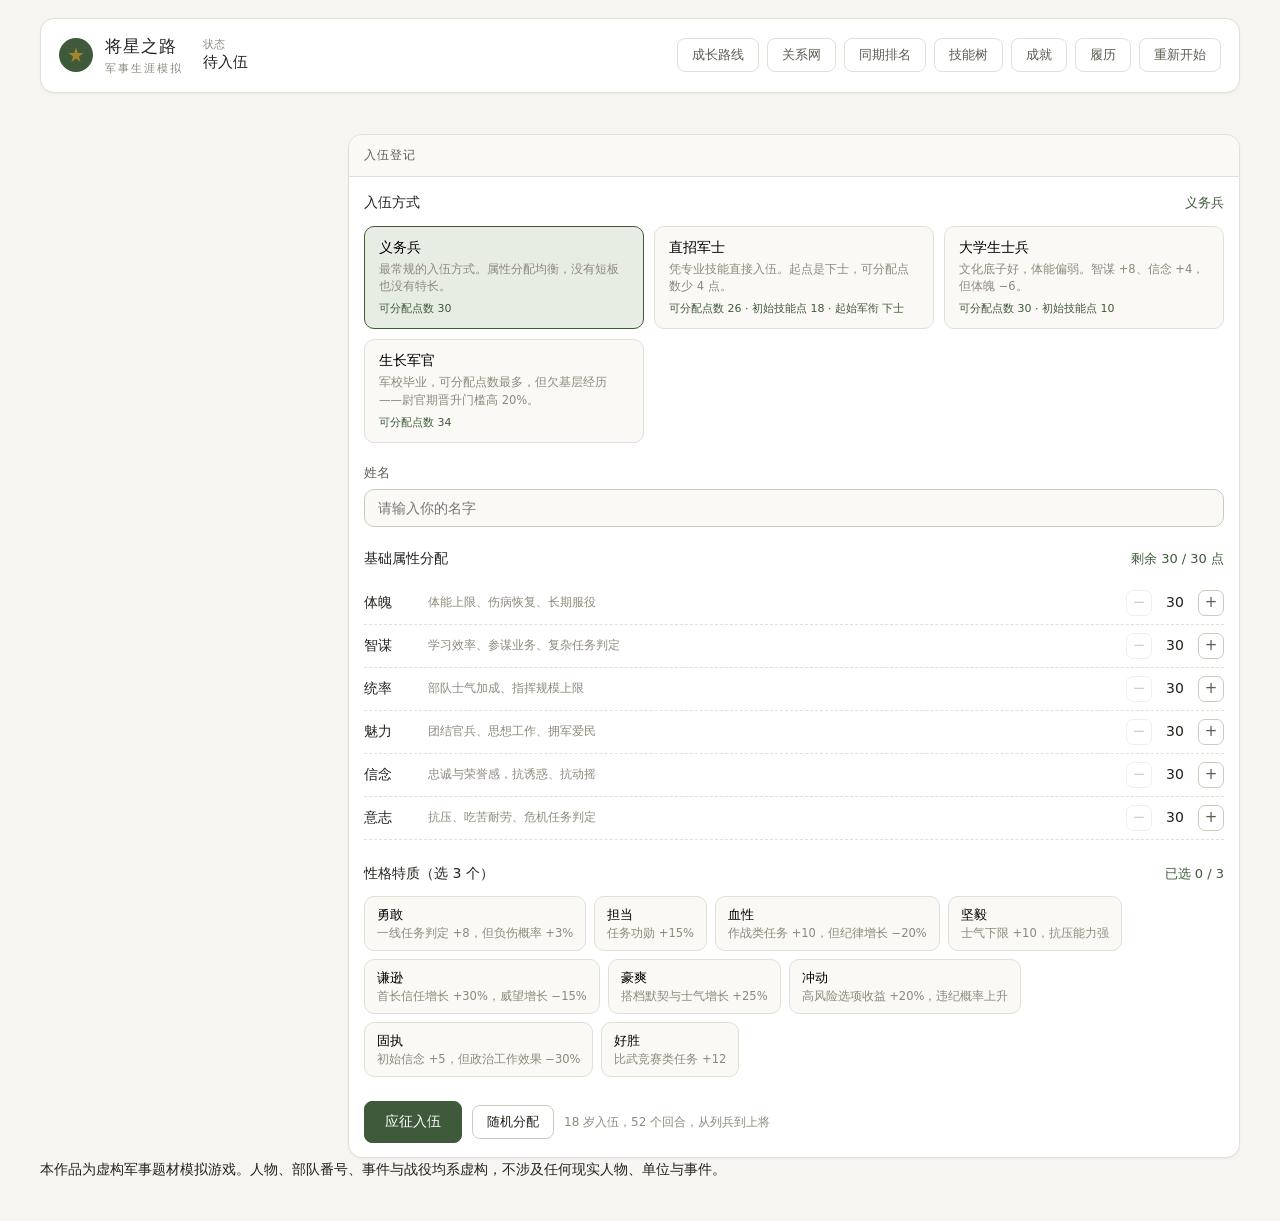
==== 将星之路-单文件版.html @ bb6e4765 "将星之路：军事生涯模拟游戏首个版本 - 六维属性 / 派生指标 / 动态状态养成 - 军衔晋升、技能树（4 分支 × 5 技能，E→S）、性格特质 - 抉择事件、同期排名、成就与二周目家训继承 - 单" ====
<!DOCTYPE html>
<html lang="zh-CN">
<head>
<meta charset="UTF-8" />
<meta name="viewport" content="width=device-width, initial-scale=1" />
<title>将星之路 · 军事生涯模拟</title>
<style>
/* 《将星之路》样式表 —— 浅色主题 */

:root {
  --bg: #f6f5f1;
  --bg-alt: #efeee8;
  --surface: #ffffff;
  --surface-2: #faf9f6;
  --border: #e2dfd5;
  --border-strong: #cdc9bc;
  --text: #23221e;
  --text-2: #5f5c53;
  --text-3: #8d897c;
  --olive: #3f5a3a;
  --olive-2: #55744d;
  --olive-soft: #e8ede4;
  --gold: #a8842f;
  --gold-soft: #f5edd8;
  --red: #a63a2e;
  --red-soft: #f8e8e5;
  --blue: #35618f;
  --blue-soft: #e6eef7;
  --radius: 10px;
  --radius-lg: 14px;
  --shadow: 0 1px 2px rgba(35, 34, 30, 0.05);
}

* { box-sizing: border-box; margin: 0; padding: 0; }

html, body {
  height: 100%;
  background: var(--bg);
  color: var(--text);
  font-family: "Noto Sans SC", "PingFang SC", "Microsoft YaHei", "Hiragino Sans GB", system-ui, sans-serif;
  font-size: 14px;
  line-height: 1.6;
  -webkit-font-smoothing: antialiased;
}

button { font-family: inherit; cursor: pointer; }
h1, h2, h3, h4 { font-weight: 500; }

#app {
  max-width: 1240px;
  margin: 0 auto;
  padding: 18px 20px 40px;
}

/* ---------- 顶栏 ---------- */
.topbar {
  display: flex;
  align-items: center;
  gap: 20px;
  padding: 14px 18px;
  background: var(--surface);
  border: 1px solid var(--border);
  border-radius: var(--radius-lg);
  box-shadow: var(--shadow);
}

.brand { display: flex; align-items: center; gap: 12px; flex-shrink: 0; }
.brand-mark {
  width: 34px; height: 34px; border-radius: 50%;
  background: var(--olive);
  position: relative;
  flex-shrink: 0;
}
.brand-mark::after {
  content: "";
  position: absolute; inset: 9px;
  background: var(--gold);
  clip-path: polygon(50% 0%, 61% 35%, 98% 35%, 68% 57%, 79% 91%, 50% 70%, 21% 91%, 32% 57%, 2% 35%, 39% 35%);
}
.brand-text h1 { font-size: 17px; letter-spacing: 1px; }
.brand-text p { font-size: 11px; color: var(--text-3); letter-spacing: 2px; }

.career { display: flex; align-items: center; gap: 18px; flex: 1; flex-wrap: wrap; }
.career-item { display: flex; flex-direction: column; line-height: 1.3; }
.career-item .k { font-size: 11px; color: var(--text-3); }
.career-item .v { font-size: 15px; font-weight: 500; }
.career-item .v.rank { color: var(--olive); }

.topbar-actions { display: flex; gap: 8px; flex-shrink: 0; }

.btn {
  border: 1px solid var(--border-strong);
  background: var(--surface);
  color: var(--text);
  border-radius: 8px;
  padding: 7px 14px;
  font-size: 13px;
  transition: all 0.15s;
}
.btn:hover { background: var(--bg-alt); }
.btn.ghost { border-color: var(--border); color: var(--text-2); }
.btn.primary {
  background: var(--olive); border-color: var(--olive); color: #fff;
}
.btn.primary:hover { background: var(--olive-2); }
.btn.danger { background: var(--red); border-color: var(--red); color: #fff; }
.btn.danger:hover { opacity: 0.88; }
.btn:disabled { opacity: 0.4; cursor: not-allowed; }
.btn.block { width: 100%; }
.btn.lg { padding: 11px 20px; font-size: 14px; }

/* ---------- 功勋条 ---------- */
.merit-wrap { margin-top: 12px; }
.merit-track {
  height: 8px; background: var(--bg-alt);
  border-radius: 99px; overflow: hidden;
  border: 1px solid var(--border);
}
.merit-fill {
  height: 100%; width: 0%;
  background: linear-gradient(90deg, var(--olive), var(--gold));
  transition: width 0.4s ease;
}
.merit-label {
  display: flex; justify-content: space-between;
  font-size: 11.5px; color: var(--text-3); margin-top: 5px;
}

/* ---------- 布局 ---------- */
.layout {
  display: grid;
  grid-template-columns: 292px 1fr;
  gap: 16px;
  margin-top: 16px;
  align-items: start;
}

.sidebar { display: flex; flex-direction: column; gap: 14px; }

.card {
  background: var(--surface);
  border: 1px solid var(--border);
  border-radius: var(--radius-lg);
  box-shadow: var(--shadow);
  overflow: hidden;
}
.card-head {
  padding: 11px 15px;
  border-bottom: 1px solid var(--border);
  font-size: 12px; letter-spacing: 1px;
  color: var(--text-2);
  display: flex; justify-content: space-between; align-items: center;
  background: var(--surface-2);
}
.card-body { padding: 14px 15px; }

/* ---------- 属性 ---------- */
.stat-row { margin-bottom: 11px; }
.stat-row:last-child { margin-bottom: 0; }
.stat-top {
  display: flex; justify-content: space-between;
  font-size: 12.5px; margin-bottom: 4px;
}
.stat-top .name { color: var(--text-2); }
.stat-top .val { font-weight: 500; font-variant-numeric: tabular-nums; }
.stat-track {
  height: 6px; background: var(--bg-alt);
  border-radius: 99px; overflow: hidden;
}
.stat-fill { height: 100%; border-radius: 99px; transition: width 0.35s; }
.stat-fill.attr { background: var(--olive); }
.stat-fill.derived { background: var(--blue); }
.stat-fill.disc { background: var(--gold); }
.stat-fill.morale { background: #c98a2e; }
.stat-fill.health { background: #4b8a5c; }
.stat-fill.prestige { background: #8a6bb0; }
.stat-fill.trust { background: #3f7f9a; }
.stat-fill.family { background: #b06b7a; }
.stat-fill.bond { background: #6b8fb0; }
.stat-hint { font-size: 11px; color: var(--text-3); margin-top: 3px; }
.stat-delta { font-size: 11px; color: var(--olive); margin-left: 6px; }

.trait-list { display: flex; flex-wrap: wrap; gap: 6px; }
.trait-chip {
  font-size: 12px; padding: 3px 9px;
  background: var(--gold-soft); color: #7a5f1c;
  border-radius: 99px; border: 1px solid #e6d9b4;
  cursor: help;
}

/* ---------- 主区域 ---------- */
.main { display: flex; flex-direction: column; gap: 14px; min-width: 0; }

.turn-head {
  display: flex; justify-content: space-between; align-items: center;
  gap: 14px; flex-wrap: wrap;
}
.turn-title { font-size: 15px; }
.turn-title .stage { color: var(--olive); font-weight: 500; }
.turn-sub { font-size: 12px; color: var(--text-3); margin-top: 2px; }

.ap-box { display: flex; align-items: center; gap: 10px; }
.ap-pips { display: flex; gap: 4px; }
.ap-pip {
  width: 12px; height: 12px; border-radius: 3px;
  background: var(--bg-alt); border: 1px solid var(--border-strong);
}
.ap-pip.on { background: var(--olive); border-color: var(--olive); }
.ap-num { font-size: 13px; color: var(--text-2); font-variant-numeric: tabular-nums; }

.action-groups { display: flex; flex-direction: column; gap: 14px; }
.action-group-title {
  font-size: 11.5px; color: var(--text-3); letter-spacing: 1px;
  margin-bottom: 8px;
}
.action-grid {
  display: grid;
  grid-template-columns: repeat(auto-fill, minmax(168px, 1fr));
  gap: 9px;
}
.action {
  text-align: left;
  border: 1px solid var(--border);
  background: var(--surface-2);
  border-radius: var(--radius);
  padding: 10px 12px;
  transition: all 0.14s;
  position: relative;
}
.action:hover:not(:disabled) {
  border-color: var(--olive-2);
  background: var(--olive-soft);
  transform: translateY(-1px);
}
.action:disabled { opacity: 0.38; cursor: not-allowed; }
.action .a-top {
  display: flex; justify-content: space-between; align-items: baseline;
  gap: 8px; margin-bottom: 3px;
}
.action .a-name { font-size: 13.5px; font-weight: 500; }
.action .a-ap { font-size: 11px; color: var(--olive); flex-shrink: 0; }
.action .a-desc { font-size: 11.5px; color: var(--text-3); line-height: 1.45; }
.action .a-count {
  position: absolute; top: 6px; right: 8px;
  font-size: 10px; color: #fff; background: var(--olive);
  border-radius: 99px; padding: 0 6px; line-height: 15px;
}

.log-list { max-height: 260px; overflow-y: auto; }
.log-item {
  font-size: 12.5px; color: var(--text-2);
  padding: 6px 0; border-bottom: 1px dashed var(--border);
  display: flex; gap: 8px;
}
.log-item:last-child { border-bottom: none; }
.log-item .ly { color: var(--text-3); flex-shrink: 0; font-variant-numeric: tabular-nums; }
.log-item.good { color: var(--olive); }
.log-item.bad { color: var(--red); }
.log-item.gold { color: var(--gold); }

/* ---------- 弹窗 ---------- */
.overlay {
  position: fixed; inset: 0;
  background: rgba(35, 34, 30, 0.42);
  display: flex; align-items: center; justify-content: center;
  padding: 24px; z-index: 100;
  animation: fade 0.18s ease;
}
@keyframes fade { from { opacity: 0; } to { opacity: 1; } }
.modal {
  background: var(--surface);
  border-radius: var(--radius-lg);
  width: 100%; max-width: 620px;
  max-height: 88vh; overflow-y: auto;
  box-shadow: 0 12px 40px rgba(35, 34, 30, 0.18);
  animation: rise 0.2s ease;
}
@keyframes rise { from { transform: translateY(10px); opacity: 0; } to { transform: none; opacity: 1; } }
.modal.wide { max-width: 860px; }
.modal-head {
  padding: 18px 22px 14px;
  border-bottom: 1px solid var(--border);
}
.modal-head .kicker {
  font-size: 11px; letter-spacing: 2px; color: var(--text-3);
  margin-bottom: 5px;
}
.modal-head h2 { font-size: 18px; }
.modal-body { padding: 20px 22px; }
.modal-foot {
  padding: 14px 22px 20px;
  display: flex; gap: 10px; justify-content: flex-end;
  border-top: 1px solid var(--border);
}

.opt {
  display: block; width: 100%; text-align: left;
  border: 1px solid var(--border);
  background: var(--surface-2);
  border-radius: var(--radius);
  padding: 13px 15px; margin-bottom: 10px;
  transition: all 0.14s;
}
.opt:hover { border-color: var(--olive-2); background: var(--olive-soft); }
.opt .o-label { font-size: 14px; font-weight: 500; margin-bottom: 4px; }
.opt .o-hint { font-size: 12px; color: var(--text-2); }
.opt .o-hint .up { color: var(--olive); }
.opt .o-hint .down { color: var(--red); }
.opt.risky { border-left: 3px solid var(--red); }

/* ---------- 结算 ---------- */
.grade-badge {
  display: inline-flex; align-items: center; justify-content: center;
  width: 58px; height: 58px; border-radius: 50%;
  font-size: 26px; font-weight: 500; flex-shrink: 0;
}
.grade-S { background: var(--gold-soft); color: var(--gold); border: 2px solid var(--gold); }
.grade-A { background: var(--olive-soft); color: var(--olive); border: 2px solid var(--olive-2); }
.grade-B { background: var(--blue-soft); color: var(--blue); border: 2px solid #7ea3c8; }
.grade-C { background: var(--bg-alt); color: var(--text-2); border: 2px solid var(--border-strong); }
.grade-D { background: var(--red-soft); color: var(--red); border: 2px solid #d09b93; }

.result-head { display: flex; align-items: center; gap: 16px; margin-bottom: 16px; }
.result-head .r-text h3 { font-size: 16px; margin-bottom: 3px; }
.result-head .r-text p { font-size: 12.5px; color: var(--text-3); }

.reward-list { display: flex; flex-wrap: wrap; gap: 8px; margin-top: 14px; }
.reward {
  font-size: 12.5px; padding: 5px 11px; border-radius: 99px;
  background: var(--olive-soft); color: var(--olive);
  border: 1px solid #cfdcc6;
}
.reward.bad { background: var(--red-soft); color: var(--red); border-color: #e8c9c3; }
.reward.gold { background: var(--gold-soft); color: #7a5f1c; border-color: #e6d9b4; }

.narrative {
  font-size: 13.5px; color: var(--text-2); line-height: 1.75;
  padding: 14px 16px; background: var(--surface-2);
  border-left: 3px solid var(--border-strong);
  border-radius: 0 var(--radius) var(--radius) 0;
  margin-bottom: 16px;
}

/* ---------- 技能树 ---------- */
.branch { margin-bottom: 20px; }
.branch:last-child { margin-bottom: 0; }
.branch-head {
  display: flex; justify-content: space-between; align-items: baseline;
  margin-bottom: 9px;
}
.branch-head h3 { font-size: 14px; }
.branch-head span { font-size: 11.5px; color: var(--text-3); }
.skill-list { display: flex; flex-direction: column; gap: 6px; }
.skill-row {
  display: flex; align-items: center; gap: 12px;
  padding: 9px 12px; border: 1px solid var(--border);
  border-radius: var(--radius); background: var(--surface-2);
}
.skill-row .s-name { flex: 1; font-size: 13px; }
.skill-lv {
  display: flex; gap: 3px; flex-shrink: 0;
}
.skill-lv i {
  width: 16px; height: 16px; border-radius: 4px;
  background: var(--bg-alt); border: 1px solid var(--border-strong);
  font-style: normal; font-size: 10px; line-height: 14px; text-align: center;
  color: var(--text-3);
}
.skill-lv i.on { background: var(--olive); border-color: var(--olive); color: #fff; }
.skill-row .s-cost { font-size: 12px; color: var(--text-3); width: 62px; text-align: right; flex-shrink: 0; }
.skill-row .s-btn { flex-shrink: 0; }
.skill-row .s-btn button {
  border: 1px solid var(--border-strong); background: var(--surface);
  border-radius: 7px; padding: 4px 12px; font-size: 12px;
}
.skill-row .s-btn button:hover:not(:disabled) { background: var(--olive-soft); border-color: var(--olive-2); }
.skill-row .s-btn button:disabled { opacity: 0.35; cursor: not-allowed; }

/* ---------- 履历 ---------- */
.timeline { position: relative; padding-left: 22px; }
.timeline::before {
  content: ""; position: absolute; left: 5px; top: 6px; bottom: 6px;
  width: 1px; background: var(--border-strong);
}
.tl-item { position: relative; padding-bottom: 14px; }
.tl-item:last-child { padding-bottom: 0; }
.tl-item::before {
  content: ""; position: absolute; left: -21px; top: 6px;
  width: 9px; height: 9px; border-radius: 50%;
  background: var(--surface); border: 2px solid var(--border-strong);
}
.tl-item.rank::before { border-color: var(--olive); background: var(--olive); }
.tl-item.gold::before { border-color: var(--gold); background: var(--gold); }
.tl-item.bad::before { border-color: var(--red); background: var(--red); }
.tl-year { font-size: 11px; color: var(--text-3); }
.tl-text { font-size: 13px; }

/* ---------- 角色创建 ---------- */
.setup-name { margin-bottom: 20px; }
.setup-name label { display: block; font-size: 12.5px; color: var(--text-2); margin-bottom: 6px; }
.setup-name input {
  width: 100%; padding: 10px 13px; font-size: 14px;
  border: 1px solid var(--border-strong); border-radius: var(--radius);
  background: var(--surface-2); color: var(--text); font-family: inherit;
}
.setup-name input:focus { outline: none; border-color: var(--olive-2); background: #fff; }

.alloc-head {
  display: flex; justify-content: space-between; align-items: baseline;
  margin-bottom: 12px;
}
.alloc-head h3 { font-size: 14px; }
.alloc-head .pts { font-size: 13px; color: var(--olive); font-weight: 500; }
.alloc-row {
  display: flex; align-items: center; gap: 12px;
  padding: 8px 0; border-bottom: 1px dashed var(--border);
}
.alloc-row:last-of-type { border-bottom: none; }
.alloc-row .an { width: 52px; font-size: 13.5px; flex-shrink: 0; }
.alloc-row .ad { flex: 1; font-size: 11.5px; color: var(--text-3); }
.alloc-ctrl { display: flex; align-items: center; gap: 8px; flex-shrink: 0; }
.alloc-ctrl button {
  width: 26px; height: 26px; border-radius: 7px;
  border: 1px solid var(--border-strong); background: var(--surface);
  font-size: 15px; line-height: 1; color: var(--text-2);
}
.alloc-ctrl button:hover:not(:disabled) { background: var(--olive-soft); border-color: var(--olive-2); }
.alloc-ctrl button:disabled { opacity: 0.3; cursor: not-allowed; }
.alloc-ctrl .av { width: 30px; text-align: center; font-weight: 500; font-variant-numeric: tabular-nums; }

.trait-pick { display: flex; flex-wrap: wrap; gap: 8px; }
.trait-opt {
  border: 1px solid var(--border); background: var(--surface-2);
  border-radius: var(--radius); padding: 9px 12px; text-align: left;
  transition: all 0.14s; max-width: 100%;
}
.trait-opt:hover { border-color: var(--olive-2); }
.trait-opt.on { border-color: var(--olive); background: var(--olive-soft); }
.trait-opt .t-name { font-size: 13px; font-weight: 500; margin-bottom: 2px; }
.trait-opt .t-desc { font-size: 11.5px; color: var(--text-3); }

/* ---------- 结局 ---------- */
.ending-hero {
  text-align: center; padding: 30px 20px 24px;
  background: var(--surface-2);
  border-bottom: 1px solid var(--border);
}
.ending-hero .e-kicker { font-size: 11px; letter-spacing: 3px; color: var(--text-3); margin-bottom: 12px; }
.ending-hero h2 { font-size: 26px; margin-bottom: 8px; letter-spacing: 2px; }
.ending-hero .e-rank { font-size: 13px; color: var(--text-2); }
.ending-hero .e-star {
  width: 52px; height: 52px; margin: 0 auto 16px;
  background: var(--gold);
  clip-path: polygon(50% 0%, 61% 35%, 98% 35%, 68% 57%, 79% 91%, 50% 70%, 21% 91%, 32% 57%, 2% 35%, 39% 35%);
}
.ending-hero.tier-warn .e-star { background: var(--red); }
.ending-hero.tier-plain .e-star { background: var(--border-strong); }

.summary-grid {
  display: grid; grid-template-columns: repeat(auto-fit, minmax(120px, 1fr));
  gap: 10px; margin-bottom: 18px;
}
.summary-cell {
  background: var(--surface-2); border: 1px solid var(--border);
  border-radius: var(--radius); padding: 11px 13px;
}
.summary-cell .sc-k { font-size: 11px; color: var(--text-3); margin-bottom: 3px; }
.summary-cell .sc-v { font-size: 16px; font-weight: 500; }

/* ---------- 空状态 ---------- */
.empty {
  text-align: center; padding: 40px 20px; color: var(--text-3);
  font-size: 13px;
}

/* ================= 新增：肩章 / 位次 / 机会卡 / 任务推演 ================= */

.career-item .v.good { color: var(--olive); }
.career-item .v.bad { color: var(--red); }
.insignia { margin-left: auto; flex-shrink: 0; }

/* 机会卡 */
.action.opp {
  border-color: #d9c68a;
  background: linear-gradient(180deg, #fdf8ea, #faf3e0);
}
.action.opp:hover:not(:disabled) { border-color: var(--gold); background: #faf1d9; }
.action.opp .a-name { color: #7a5f1c; }

/* 提示行 */
.hint-line { font-size: 11.5px; color: var(--text-3); margin-top: 10px; line-height: 1.6; }

/* 任务推演：部署 */
.deploy-bar {
  display: flex; align-items: baseline; gap: 6px;
  padding: 10px 14px; margin-bottom: 14px;
  background: var(--olive-soft); border-radius: var(--radius);
  font-size: 13px; color: var(--olive);
}
.deploy-bar .deploy-left { font-size: 22px; font-weight: 500; }
.deploy-bar .deploy-total { color: var(--text-3); font-size: 12px; }

.fronts { display: flex; flex-direction: column; gap: 14px; }
.front {
  border: 1px solid var(--border); border-radius: var(--radius);
  padding: 12px 14px; background: var(--surface-2);
}
.front-top { display: flex; justify-content: space-between; align-items: center; gap: 12px; }
.front-name { font-size: 13.5px; font-weight: 500; }
.front-hint { font-size: 11.5px; color: var(--text-3); margin-top: 2px; }
.front-track {
  height: 8px; background: var(--bg-alt); border-radius: 99px;
  overflow: hidden; margin-top: 10px; border: 1px solid var(--border);
}
.front-fill {
  height: 100%; background: #b9a05c; border-radius: 99px;
  transition: width 0.25s ease;
}
.front-fill.full { background: var(--olive); }

.preview {
  display: grid; grid-template-columns: repeat(3, 1fr);
  gap: 10px; margin-top: 16px;
}
.preview-item {
  background: var(--surface-2); border: 1px solid var(--border);
  border-radius: var(--radius); padding: 10px 12px;
  display: flex; flex-direction: column; gap: 3px;
}
.preview-item .pk { font-size: 11px; color: var(--text-3); }
.preview-item .pv { font-size: 17px; font-weight: 500; }
.preview-item .pv.grade-S { color: var(--gold); }
.preview-item .pv.grade-A { color: var(--olive); }
.preview-item .pv.grade-B { color: var(--blue); }
.preview-item .pv.grade-C { color: var(--text-2); }
.preview-item .pv.grade-D { color: var(--red); }

.need-tag {
  font-size: 11px; padding: 1px 7px; border-radius: 99px;
  background: var(--olive-soft); color: var(--olive);
}
.need-tag.no { background: var(--red-soft); color: var(--red); }

/* 任务结算 */
.fronts-mini { display: flex; flex-direction: column; gap: 7px; margin-bottom: 16px; }
.front-mini { display: flex; align-items: center; gap: 10px; }
.front-mini .fm-name { font-size: 12px; color: var(--text-2); width: 84px; flex-shrink: 0; }
.front-mini .front-track { flex: 1; margin-top: 0; }
.front-mini .fm-val { font-size: 12px; color: var(--text-3); width: 38px; text-align: right; flex-shrink: 0; }

.dec-block {
  background: var(--surface-2); border: 1px solid var(--border);
  border-radius: var(--radius); padding: 12px 14px; margin-bottom: 16px;
}
.dec-title { font-size: 11.5px; color: var(--text-3); letter-spacing: 1px; margin-bottom: 8px; }
.dec-item { padding: 6px 0; border-bottom: 1px dashed var(--border); }
.dec-item:last-child { border-bottom: none; }
.dec-q { font-size: 12px; color: var(--text-3); }
.dec-a { font-size: 13px; color: var(--olive); margin-top: 2px; }

/* 晋升仪式 */
.promo-art { display: flex; justify-content: center; margin-bottom: 18px; }
.e-insignia { display: flex; justify-content: center; margin-top: 16px; }

/* 同期排名 */
.rank-list { display: flex; flex-direction: column; gap: 5px; }
.rank-row {
  display: grid; grid-template-columns: 34px 1fr 72px 82px 74px;
  align-items: center; gap: 8px;
  padding: 9px 12px; border: 1px solid var(--border);
  border-radius: var(--radius); background: var(--surface-2);
  font-size: 13px;
}
.rank-row.me { border-color: var(--olive); background: var(--olive-soft); }
.rank-row .rk-pos { font-weight: 500; color: var(--text-3); text-align: center; }
.rank-row.me .rk-pos { color: var(--olive); }
.rank-row .rk-tag { font-size: 11px; color: var(--text-3); }
.rank-row .rk-rank { font-size: 12px; color: var(--olive); }
.rank-row .rk-merit { text-align: right; font-variant-numeric: tabular-nums; color: var(--text-2); }

/* 动效 */
@keyframes pop {
  0% { transform: scale(0.4); opacity: 0; }
  60% { transform: scale(1.12); opacity: 1; }
  100% { transform: scale(1); opacity: 1; }
}
.pop { animation: pop 0.42s cubic-bezier(0.34, 1.56, 0.64, 1); }

@keyframes glow {
  0%, 100% { box-shadow: 0 0 0 0 rgba(168, 132, 47, 0.5); }
  50% { box-shadow: 0 0 0 10px rgba(168, 132, 47, 0); }
}
.ending-hero .e-star { animation: glow 1.8s ease-in-out infinite; }

@media (prefers-reduced-motion: reduce) {
  .pop, .ending-hero .e-star { animation: none; }
}

/* ================= 成长路线 ================= */
.route-list { display: flex; flex-direction: column; gap: 12px; }

.route-card {
  display: block; width: 100%; text-align: left;
  border: 1px solid var(--border);
  border-left: 4px solid var(--olive);
  border-radius: var(--radius);
  background: var(--surface-2);
  padding: 14px 16px;
  transition: all 0.15s;
}
.route-card:hover { background: #fff; transform: translateX(3px); box-shadow: var(--shadow); }
.rc-head { display: flex; justify-content: space-between; align-items: baseline; gap: 12px; flex-wrap: wrap; }
.rc-name { font-size: 15px; font-weight: 500; }
.rc-tag { font-size: 11.5px; color: var(--text-3); }
.rc-desc { font-size: 12.5px; color: var(--text-2); margin: 5px 0 9px; }
.rc-line { font-size: 12px; color: var(--text-2); line-height: 1.7; }
.rc-line b { color: var(--text); font-weight: 500; margin-right: 8px; }
.rc-motto { font-size: 12px; color: var(--gold); margin-top: 8px; }

.route-meta { display: flex; flex-direction: column; gap: 7px; margin-top: 14px; }
.rm-row { display: flex; gap: 12px; font-size: 12.5px; }
.rm-row b { color: var(--text-2); font-weight: 500; width: 68px; flex-shrink: 0; }
.rm-row span { color: var(--text); }

.route-gates { display: flex; flex-direction: column; gap: 6px; }
.route-gate {
  display: flex; align-items: center; gap: 14px;
  padding: 8px 13px; border: 1px solid var(--border);
  border-radius: var(--radius); background: var(--surface-2); font-size: 12.5px;
}
.route-gate .rg-rank { width: 44px; color: var(--olive); font-weight: 500; flex-shrink: 0; }
.route-gate .rg-need { color: var(--text-2); }

.route-switch-list { display: flex; flex-direction: column; gap: 8px; }
.route-switch {
  display: flex; justify-content: space-between; align-items: center; gap: 12px;
  padding: 11px 14px; border: 1px solid var(--border);
  border-radius: var(--radius); background: var(--surface-2); text-align: left;
  transition: all 0.14s;
}
.route-switch:hover:not(:disabled) { border-color: var(--olive-2); background: var(--olive-soft); }
.route-switch:disabled { opacity: 0.4; cursor: not-allowed; }
.route-switch .rs-name { font-size: 13px; font-weight: 500; }
.route-switch .rs-cost { font-size: 11.5px; color: var(--text-3); }

.branch.route-branch { border-left: 3px solid var(--olive); padding-left: 12px; }
.route-badge {
  font-size: 10.5px; padding: 1px 7px; border-radius: 99px;
  background: var(--olive-soft); color: var(--olive); font-weight: 400;
  margin-left: 6px; vertical-align: middle;
}

/* ================= 入伍方式 / 家训 / 成就 / S 级指令 ================= */
.enlist-pick { display: grid; grid-template-columns: repeat(auto-fit, minmax(210px, 1fr)); gap: 10px; }
.enlist-card {
  text-align: left; border: 1px solid var(--border);
  border-radius: var(--radius); background: var(--surface-2);
  padding: 12px 14px; transition: all 0.14s;
}
.enlist-card:hover { border-color: var(--olive-2); background: #fff; }
.enlist-card.on { border-color: var(--olive); background: var(--olive-soft); }
.ec-name { font-size: 13.5px; font-weight: 500; margin-bottom: 4px; }
.ec-desc { font-size: 11.5px; color: var(--text-3); line-height: 1.5; margin-bottom: 6px; }
.ec-meta { font-size: 11px; color: var(--olive); }

.motto-pick { display: grid; grid-template-columns: repeat(auto-fit, minmax(200px, 1fr)); gap: 9px; }
.motto-opt {
  text-align: left; border: 1px solid #e6d9b4;
  border-radius: var(--radius); background: var(--gold-soft);
  padding: 11px 13px; transition: all 0.14s;
}
.motto-opt:hover { border-color: var(--gold); }
.motto-opt.on { border-color: var(--gold); background: #f3e8cb; box-shadow: inset 0 0 0 1px var(--gold); }
.mo-name { font-size: 13px; font-weight: 500; color: #7a5f1c; margin-bottom: 3px; }
.mo-desc { font-size: 11.5px; color: var(--text-2); line-height: 1.5; }

.mini-tag {
  font-size: 10.5px; padding: 1px 7px; border-radius: 99px;
  background: var(--gold-soft); color: #7a5f1c; font-weight: 400;
  margin-left: 5px; vertical-align: middle;
}

.achv-list { display: flex; flex-direction: column; gap: 4px; }
.achv-row {
  display: grid; grid-template-columns: 26px 92px 1fr;
  align-items: baseline; gap: 8px;
  padding: 7px 12px; border: 1px solid var(--border);
  border-radius: var(--radius); background: var(--surface-2);
  font-size: 12.5px; opacity: 0.55;
}
.achv-row.on { opacity: 1; border-color: #e6d9b4; background: var(--gold-soft); }
.achv-row .ar-mark { color: var(--border-strong); font-size: 14px; text-align: center; }
.achv-row.on .ar-mark { color: var(--gold); }
.achv-row .ar-name { font-weight: 500; }
.achv-row .ar-desc { color: var(--text-3); font-size: 11.5px; }

.s-unlock {
  font-size: 10px; padding: 1px 6px; border-radius: 99px;
  background: var(--bg-alt); color: var(--text-3); font-weight: 400;
  margin-left: 5px; vertical-align: middle;
}
.s-unlock.on { background: var(--olive); color: #fff; }
.s-unlock-note {
  font-size: 11px; color: var(--olive); margin-top: 7px;
  padding: 7px 10px; background: var(--olive-soft); border-radius: 6px; line-height: 1.6;
}

/* ================= 具名 NPC 关系网 ================= */
.npc-groups { display: flex; flex-direction: column; gap: 16px; }
.npc-group { border: 1px solid var(--border); border-radius: var(--radius); overflow: hidden; }
.npc-group-head {
  padding: 8px 12px; background: var(--surface-2); border-bottom: 1px solid var(--border);
  display: flex; justify-content: space-between; gap: 10px; font-size: 12px;
}
.npc-group-head span:first-child { font-weight: 500; color: var(--olive); }
.npc-group-head span:last-child { color: var(--text-3); }
.npc-row {
  display: flex; align-items: center; gap: 12px;
  padding: 10px 12px; border-bottom: 1px dashed var(--border); background: #fff;
}
.npc-row:last-child { border-bottom: none; }
.npc-avatar {
  width: 34px; height: 34px; border-radius: 50%;
  display: flex; align-items: center; justify-content: center;
  background: var(--olive-soft); color: var(--olive); font-size: 15px; font-weight: 500; flex-shrink: 0;
}
.npc-main { flex: 1; min-width: 0; }
.npc-name { font-size: 13px; font-weight: 500; }
.npc-name span { font-size: 10.5px; color: var(--text-3); font-weight: 400; margin-left: 6px; }
.npc-rel { font-size: 11px; color: var(--text-3); margin-top: 2px; }
.npc-track { height: 4px; border-radius: 99px; overflow: hidden; background: var(--bg-alt); margin-top: 4px; }
.npc-track div { height: 100%; background: var(--olive); border-radius: 99px; }
.npc-growth { width: 76px; text-align: right; flex-shrink: 0; }
.npc-growth span { display: block; font-size: 10px; color: var(--text-3); }
.npc-growth b { font-size: 13px; font-weight: 500; color: var(--text-2); }
.npc-growth em { display: block; font-size: 10px; color: var(--gold); font-style: normal; }

/* ---------- 响应式 ---------- */
@media (max-width: 900px) {
  .layout { grid-template-columns: 1fr; }
  .sidebar { order: 2; }
  .main { order: 1; }
  .career { gap: 14px; }
  #app { padding: 12px 12px 30px; }
  .topbar { flex-wrap: wrap; }
}

</style>
</head>
<body>
<div id="app">
  <header class="topbar">
    <div class="brand">
      <span class="brand-mark"></span>
      <div class="brand-text">
        <h1>将星之路</h1>
        <p>军事生涯模拟</p>
      </div>
    </div>
    <div class="career" id="career"></div>
    <div class="topbar-actions">
      <button class="btn ghost" id="btnRoute">成长路线</button>
      <button class="btn ghost" id="btnNetwork">关系网</button>
      <button class="btn ghost" id="btnRank">同期排名</button>
      <button class="btn ghost" id="btnSkills">技能树</button>
      <button class="btn ghost" id="btnAchv">成就</button>
      <button class="btn ghost" id="btnHistory">履历</button>
      <button class="btn ghost" id="btnRestart">重新开始</button>
    </div>
  </header>

  <div class="merit-wrap" id="meritWrap">
    <div class="merit-track"><div class="merit-fill" id="meritFill"></div></div>
    <div class="merit-label" id="meritLabel"></div>
  </div>

  <main class="layout">
    <aside class="sidebar" id="sidebar"></aside>
    <section class="main" id="main"></section>
  </main>

  <footer class="disclaimer">
    本作品为虚构军事题材模拟游戏。人物、部队番号、事件与战役均系虚构，不涉及任何现实人物、单位与事件。
  </footer>
</div>

<div id="modalRoot"></div>

<script>
/* ============================================================
   《将星之路》游戏数据层
   军衔 / 阶段 / 属性 / 行动 / 技能 / 特质 / 事件 / 任务 / 结局
   ============================================================ */

/* ---------- 六维基础属性 ---------- */
const ATTRS = [
  { key: 'tibo',     name: '体魄', desc: '体能上限、伤病恢复、长期服役' },
  { key: 'zhimou',   name: '智谋', desc: '学习效率、参谋业务、复杂任务判定' },
  { key: 'tongshuai',name: '统率', desc: '部队士气加成、指挥规模上限' },
  { key: 'meili',    name: '魅力', desc: '团结官兵、思想工作、拥军爱民' },
  { key: 'xinnian',  name: '信念', desc: '忠诚与荣誉感，抗诱惑、抗动摇' },
  { key: 'yizhi',    name: '意志', desc: '抗压、吃苦耐劳、危机任务判定' }
];

const ATTR_BASE = 30;          // 每维初始值
const ATTR_ALLOC = 30;         // 可自由分配点数
const ATTR_ALLOC_MAX = 10;     // 单项最多可加
const ATTR_CAP = 110;          // 硬上限
const ATTR_SOFT_CAP = 100;     // 常规上限

/* ---------- 派生指标 ---------- */
const DERIVED = [
  { key: 'military',    name: '军事素养', desc: '战术理解、演训成绩加成' },
  { key: 'political',   name: '政治素养', desc: '政治教育、谈心谈话成效' },
  { key: 'professional',name: '专业能力', desc: '装备、通信、后勤等岗位技能' }
];

/* ---------- 动态状态 ---------- */
const STATES = [
  { key: 'morale',   name: '士气',   desc: '随任务成败与带兵成效波动', max: 100, init: 70 },
  { key: 'health',   name: '健康',   desc: '随年龄与伤病下降，影响行动力', max: 100, init: 90 },
  { key: 'prestige', name: '威望',   desc: '部属与同僚对你的评价', max: 100, init: 10 },
  { key: 'trust',    name: '首长信任', desc: '影响任务分配与推荐力度', max: 100, init: 20 },
  { key: 'bond',     name: '搭档默契', desc: '军政双主官的协同程度', max: 100, init: 20 },
  { key: 'family',   name: '家庭',   desc: '长期后盾，影响抗压与士气', max: 100, init: 40 }
];

/* ---------- 军衔阶梯（功勋门槛呈加速曲线） ---------- */
const RANKS = [
  { name: '列兵',       need: 0,     stage: 'recruit' },
  { name: '上等兵',     need: 150,   stage: 'recruit' },
  { name: '下士',       need: 300,   stage: 'nco' },
  { name: '中士',       need: 550,   stage: 'nco' },
  { name: '上士',       need: 850,   stage: 'nco' },
  { name: '四级军士长', need: 1200,  stage: 'nco' },
  { name: '三级军士长', need: 1600,  stage: 'nco' },
  { name: '二级军士长', need: 2100,  stage: 'nco' },
  { name: '一级军士长', need: 2700,  stage: 'nco' },
  { name: '少尉',       need: 3400,  stage: 'officer' },
  { name: '中尉',       need: 4600,  stage: 'officer' },
  { name: '上尉',       need: 6200,  stage: 'officer' },
  { name: '少校',       need: 8200,  stage: 'field' },
  { name: '中校',       need: 11000, stage: 'field' },
  { name: '上校',       need: 14500, stage: 'field' },
  { name: '大校',       need: 19000, stage: 'field' },
  { name: '少将',       need: 25000, stage: 'general' },
  { name: '中将',       need: 34000, stage: 'general' },
  { name: '上将',       need: 100000, stage: 'marshal' },
  { name: '大元帅',     need: 100000, stage: 'marshal' }
];

/* 高阶军衔的复合条件：功勋之外，还须威望、纪律与传承同时达标
   （对应"越级晋升须重大立功"，让最高军衔成为真正的成就而非数值累加） */
const RANK_GATES = {
  16: { prestige: 48, disc: 62 },                       // 少将
  17: { prestige: 62, disc: 70 },                       // 中将
  18: { prestige: 66, disc: 76, heir: 2 },              // 上将
  19: { prestige: 62, disc: 85, heir: 3, deeds: 2 }     // 大元帅
};

/* ---------- 三条成长路线 ----------
   第 11 年（进入尉官期）必须做出抉择，此后主干锁定。
   每条路线有自己的专属行动、技能折扣、任务加成与晋升指标要求。 */
const ROUTE_STAGE = 'officer';      // 在此阶段开始选择路线
const ROUTE_SWITCH_COST = { merit: 3000, prestige: 12 };

const ROUTES = {
  command: {
    key:'command', name:'军事指挥线', short:'指挥',
    desc:'带兵打仗、演训组织、战役指挥',
    motto:'枪杆子握在手里，就得能打仗、打胜仗。',
    branch:'command',
    stat:'military', statName:'军事素养',
    extraKey:'tongshuai', extraName:'统率',
    gateNeeds:[72, 86, 96], extraNeeds:[68, 80, 90],
    color:'#8a4a2a'
  },
  political: {
    key:'political', name:'政治工作线', short:'政工',
    desc:'思想教育、谈心谈话、双主官协作',
    motto:'把人的工作做通了，部队才有魂。',
    branch:'political',
    stat:'political', statName:'政治素养',
    extraKey:'meili', extraName:'魅力',
    gateNeeds:[72, 86, 96], extraNeeds:[68, 80, 90],
    color:'#8a2a4a'
  },
  staff: {
    key:'staff', name:'参谋后装线', short:'参谋',
    desc:'战局推演、保障规划、装备建设',
    motto:'算得清、保得上，仗才打得久。',
    branch:'support',
    stat:'professional', statName:'专业能力',
    extraKey:'discipline', extraName:'作风纪律',
    gateNeeds:[78, 90, 100], extraNeeds:[64, 72, 76],
    color:'#2a4a8a'
  }
};

/* 路线专属行动：本路线的强化版行动，只有选定该路线后才能使用。
   三条线的功勋收益刻意拉平（差别体现在属性方向与附带效果上），
   否则会出现"某条路线天然更强"的失衡。 */
const ROUTE_ACTIONS = [
  /* 军事指挥线 —— 军事素养与统率 */
  { id:'r_cmd_train',  name:'实战化训练', ap:2, min:2, cat:'军事', route:'command',
    desc:'军事素养 +4 · 统率 +2 · 功勋 +260', fx:{ dv:{ military:4 }, attr:{ tongshuai:2 }, merit:260 } },
  { id:'r_cmd_command',name:'战役指挥研练', ap:3, min:3, cat:'军事', route:'command',
    desc:'军事素养 +6 · 统率 +3 · 功勋 +480', fx:{ dv:{ military:6 }, attr:{ tongshuai:3 }, merit:480 } },
  { id:'r_cmd_post',   name:'主官岗位历练', ap:3, min:4, cat:'管理', route:'command',
    desc:'统率 +4 · 威望 +5 · 功勋 +600', fx:{ attr:{ tongshuai:4 }, st:{ prestige:5 }, merit:600 } },
  { id:'r_cmd_war',    name:'联合作战筹划', ap:4, min:5, cat:'军事', route:'command',
    desc:'军事素养 +7 · 统率 +4 · 功勋 +1200', fx:{ dv:{ military:7 }, attr:{ tongshuai:4 }, merit:1200 } },

  /* 政治工作线 —— 政治素养与魅力 */
  { id:'r_pol_class',  name:'思想教育课', ap:2, min:2, cat:'政治', route:'political',
    desc:'政治素养 +4 · 魅力 +2 · 士气 +3 · 功勋 +260', fx:{ dv:{ political:4 }, attr:{ meili:2 }, st:{ morale:3 }, merit:260 } },
  { id:'r_pol_talk',   name:'谈心谈话室', ap:3, min:3, cat:'政治', route:'political',
    desc:'政治素养 +6 · 魅力 +3 · 搭档默契 +4 · 功勋 +480', fx:{ dv:{ political:6 }, attr:{ meili:3 }, st:{ bond:4 }, merit:480 } },
  { id:'r_pol_build',  name:'双主官共建', ap:3, min:4, cat:'管理', route:'political',
    desc:'政治素养 +5 · 魅力 +4 · 威望 +5 · 功勋 +600', fx:{ dv:{ political:5 }, attr:{ meili:4 }, st:{ prestige:5 }, merit:600 } },
  { id:'r_pol_mob',    name:'政治动员', ap:4, min:5, cat:'政治', route:'political',
    desc:'政治素养 +7 · 魅力 +4 · 士气 +4 · 功勋 +1200', fx:{ dv:{ political:7 }, attr:{ meili:4 }, st:{ morale:4 }, merit:1200 } },

  /* 参谋后装线 —— 专业能力与智谋（附带纪律，是三条线里最"稳"的）
     注意：三条线的功勋收益必须严格拉平，且不能附带技能点——
     技能点会转化为任务战力、进而抬高功勋收入，造成"某条线天然更强"。 */
  { id:'r_stf_wargame',name:'战局推演', ap:2, min:2, cat:'军事', route:'staff',
    desc:'专业能力 +4 · 智谋 +2 · 功勋 +260', fx:{ dv:{ professional:4 }, attr:{ zhimou:2 }, merit:260 } },
  { id:'r_stf_support',name:'保障规划', ap:3, min:3, cat:'管理', route:'staff',
    desc:'专业能力 +6 · 智谋 +3 · 纪律 +2 · 功勋 +480', fx:{ dv:{ professional:6, discipline:2 }, attr:{ zhimou:3 }, merit:480 } },
  { id:'r_stf_equip',  name:'装备建设论证', ap:3, min:4, cat:'管理', route:'staff',
    desc:'专业能力 +5 · 智谋 +4 · 威望 +4 · 功勋 +600', fx:{ dv:{ professional:5 }, attr:{ zhimou:4 }, st:{ prestige:4 }, merit:600 } },
  { id:'r_stf_strategy',name:'战略规划', ap:4, min:5, cat:'管理', route:'staff',
    desc:'专业能力 +7 · 智谋 +4 · 纪律 +3 · 功勋 +1200', fx:{ dv:{ professional:7, discipline:3 }, attr:{ zhimou:4 }, merit:1200 } }
];

/* ---------- 生涯阶段 ----------
   turns = 该阶段总回合数（已压缩节奏：全生涯 52 回合，单回合决策密度更高） */
const STAGE_ORDER = ['recruit', 'nco', 'officer', 'field', 'general', 'marshal', 'legacy'];

const STAGES = {
  recruit: { key:'recruit', name:'新兵期', from:1,  to:2,  turns:4,  ap:5,  turnLabel:'半年',
             desc:'入伍教育、队列条令、政治教育、基础体能', maxRank:1 },
  nco:     { key:'nco',     name:'军士期', from:3,  to:10, turns:8,  ap:6,  turnLabel:'一年',
             desc:'班排骨干、技能专精、带兵管理、士官学校进修', maxRank:8 },
  officer: { key:'officer', name:'尉官期', from:11, to:18, turns:8,  ap:6,  turnLabel:'一年',
             desc:'排连组织指挥、双主官协作、首次大项任务', maxRank:11 },
  field:   { key:'field',   name:'校官期', from:19, to:30, turns:12, ap:6, turnLabel:'一年',
             desc:'营团级组织指挥、参谋机关历练、院校深造', maxRank:15 },
  general: { key:'general', name:'将官期', from:31, to:38, turns:8,  ap:7, turnLabel:'一年',
             desc:'军级以上指挥、联合演训、战备建设', maxRank:17 },
  marshal: { key:'marshal', name:'上将期', from:39, to:45, turns:7,  ap:7, turnLabel:'一年',
             desc:'全局战略、强军改革、人才培养', maxRank:19 },
  legacy:  { key:'legacy',  name:'传承与终局', from:46, to:50, turns:5, ap:5, turnLabel:'一年',
             desc:'荣誉退休、功勋传承、子女接棒', maxRank:19 }
};

function stageForYear(y) {
  if (y <= 2)  return 'recruit';
  if (y <= 10) return 'nco';
  if (y <= 18) return 'officer';
  if (y <= 30) return 'field';
  if (y <= 38) return 'general';
  if (y <= 45) return 'marshal';
  return 'legacy';
}

function stageIndex(key) { return STAGE_ORDER.indexOf(key); }

/* ---------- 技能体系：4 分支 × 5 技能，等级 E→S ---------- */
const SKILL_LEVELS = ['—', 'E', 'D', 'C', 'B', 'A', 'S'];
const SKILL_COST   = [0, 1, 2, 3, 4, 6, 8];   // 升到该级所需技能点（累计 24 点满级）

const SKILL_BRANCHES = [
  { key:'combat', name:'作战专业技能', desc:'单兵层任务与比武', skills:[
    { key:'sheji',    name:'射击' },
    { key:'qixie',    name:'器械' },
    { key:'tongxin',  name:'通信' },
    { key:'jiashi',   name:'驾驶' },
    { key:'zhencha',  name:'侦察' }
  ]},
  { key:'command', name:'军事指挥技能', desc:'分队层与战役层', skills:[
    { key:'zhanshu',  name:'战术部署' },
    { key:'zuzhi',    name:'组织指挥' },
    { key:'canmou',   name:'参谋业务' },
    { key:'lianhe',   name:'联合协同' },
    { key:'daibing',  name:'带兵管理' }
  ]},
  { key:'political', name:'政治工作技能', desc:'政工岗位、双主官协作', skills:[
    { key:'sixiang',  name:'思想教育' },
    { key:'tanxin',   name:'谈心谈话' },
    { key:'xuanchuan',name:'宣传鼓动' },
    { key:'xinli',    name:'心理疏导' },
    { key:'zuzhijianshe', name:'组织建设' }
  ]},
  { key:'support', name:'管理与保障技能', desc:'机关与主官后的治理', skills:[
    { key:'houqin',   name:'后勤保障' },
    { key:'zhuangbei',name:'装备管理' },
    { key:'jundi',    name:'军地协调' },
    { key:'tiaoling', name:'条令法规' },
    { key:'dongyuan', name:'动员组织' }
  ]}
];

const ALL_SKILLS = {};
SKILL_BRANCHES.forEach(b => b.skills.forEach(s => { ALL_SKILLS[s.key] = s.name; }));

/* ---------- 性格特质 ---------- */
const TRAITS = [
  { key:'brave',      name:'勇敢', desc:'一线任务判定 +8，但负伤概率 +3%',
    fx:{ taskBonus:8, riskAdd:0.03 } },
  { key:'duty',       name:'担当', desc:'任务功勋 +15%',
    fx:{ meritMul:0.15 } },
  { key:'blood',      name:'血性', desc:'作战类任务 +10，但纪律增长 −20%',
    fx:{ combatBonus:10, discMul:-0.2 } },
  { key:'steady',     name:'坚毅', desc:'士气下限 +10，抗压能力强',
    fx:{ moraleFloor:10 } },
  { key:'humble',     name:'谦逊', desc:'首长信任增长 +30%，威望增长 −15%',
    fx:{ trustMul:0.3, prestigeMul:-0.15 } },
  { key:'bold',       name:'豪爽', desc:'搭档默契与士气增长 +25%',
    fx:{ bondMul:0.25 } },
  { key:'impulsive',  name:'冲动', desc:'高风险选项收益 +20%，违纪概率上升',
    fx:{ riskyGain:0.2, riskAdd:0.02 } },
  { key:'stubborn',   name:'固执', desc:'初始信念 +5，但政治工作效果 −30%',
    fx:{ politicalMul:-0.3 } },
  { key:'competitive',name:'好胜', desc:'比武竞赛类任务 +12',
    fx:{ contestBonus:12 } }
];
const TRAIT_MAP = {};
TRAITS.forEach(t => { TRAIT_MAP[t.key] = t; });

/* ---------- 行动项（min = 最低阶段序号） ---------- */
const ACTIONS = [
  /* 通用 */
  { id:'fitness',  name:'体能训练', ap:1, min:0, cat:'训练', desc:'体魄 +2 · 健康 −1',
    fx:{ attr:{tibo:2}, st:{health:-1} } },
  { id:'study',    name:'理论学习', ap:1, min:0, cat:'训练', desc:'智谋 +2',
    fx:{ attr:{zhimou:2} } },
  { id:'poledu',   name:'政治教育', ap:1, min:0, cat:'政治', desc:'信念 +2 · 政治素养 +2 · 纪律 +1',
    fx:{ attr:{xinnian:2}, dv:{political:2, discipline:1} } },
  { id:'drill',    name:'条令与队列', ap:1, min:0, cat:'训练', desc:'意志 +1 · 纪律 +2',
    fx:{ attr:{yizhi:1}, dv:{discipline:2} } },
  { id:'rest',     name:'休息疗养', ap:1, min:0, cat:'生活', desc:'健康 +6 · 士气 +2',
    fx:{ st:{health:6, morale:2} } },
  { id:'family',   name:'陪伴家人', ap:1, min:0, cat:'生活', desc:'家庭 +3 · 士气 +2',
    fx:{ st:{family:3, morale:2} } },
  { id:'network',  name:'联络首长', ap:1, min:0, cat:'社交', desc:'首长信任 +2 · 威望 +1',
    fx:{ st:{trust:2, prestige:1} } },
  { id:'peer',     name:'同侪交流', ap:1, min:0, cat:'社交', desc:'士气 +1 · 专业能力 +1 · 搭档默契 +1',
    fx:{ st:{morale:1, bond:1}, dv:{professional:1} } },

  /* 新兵期 */
  { id:'shoot',    name:'实弹射击', ap:2, min:0, cat:'军事', desc:'军事素养 +3 · 技能点 +1',
    fx:{ dv:{military:3}, sp:1 } },
  { id:'apparatus',name:'器械训练', ap:1, min:0, cat:'军事', desc:'体魄 +1 · 技能点 +1',
    fx:{ attr:{tibo:1}, sp:1 } },

  /* 军士期 */
  { id:'lead',     name:'带兵管理', ap:2, min:1, cat:'管理', desc:'统率 +2 · 功勋 +60',
    fx:{ attr:{tongshuai:2}, merit:60, dv:{military:1} } },
  { id:'specialize',name:'技能专精', ap:2, min:1, cat:'训练', desc:'技能点 +4 · 专业能力 +2',
    fx:{ sp:4, dv:{professional:2} } },
  { id:'ncoSchool',name:'士官学校进修', ap:3, min:1, cat:'院校', desc:'技能点 +6 · 智谋 +3 · 功勋 +120',
    fx:{ sp:6, attr:{zhimou:3}, merit:120 } },

  /* 尉官期 */
  { id:'command',  name:'组织指挥', ap:2, min:2, cat:'军事', desc:'统率 +2 · 军事素养 +3 · 技能点 +1',
    fx:{ attr:{tongshuai:2}, dv:{military:3}, sp:1 } },
  { id:'talk',     name:'谈心谈话', ap:1, min:2, cat:'政治', desc:'魅力 +2 · 政治素养 +2 · 士气 +2',
    fx:{ attr:{meili:2}, dv:{political:2}, st:{morale:2} } },
  { id:'partner',  name:'双主官协作', ap:1, min:2, cat:'管理', desc:'搭档默契 +3 · 威望 +1',
    fx:{ st:{bond:3, prestige:1} } },
  { id:'build',    name:'排连建设', ap:2, min:2, cat:'管理', desc:'威望 +2 · 统率 +1 · 功勋 +120',
    fx:{ st:{prestige:2}, attr:{tongshuai:1}, merit:120 } },

  /* 校官期 */
  { id:'staff',    name:'参谋业务', ap:2, min:3, cat:'军事', desc:'智谋 +2 · 专业能力 +3 · 技能点 +1',
    fx:{ attr:{zhimou:2}, dv:{professional:3}, sp:1 } },
  { id:'unitBuild',name:'部队建设', ap:2, min:3, cat:'管理', desc:'威望 +3 · 功勋 +250 · 纪律 +1',
    fx:{ st:{prestige:3}, merit:250, dv:{discipline:1} } },
  { id:'academy',  name:'院校深造', ap:3, min:3, cat:'院校', desc:'技能点 +6 · 智谋 +4 · 功勋 +200 · 健康 −2',
    fx:{ sp:6, attr:{zhimou:4}, merit:200, st:{health:-2} } },

  /* 将官期 */
  { id:'campaign', name:'战役筹划', ap:3, min:4, cat:'军事', desc:'军事素养 +5 · 统率 +2 · 功勋 +400',
    fx:{ dv:{military:5}, attr:{tongshuai:2}, merit:400 } },
  { id:'joint',    name:'联合演训', ap:3, min:4, cat:'军事', desc:'军事素养 +4 · 专业能力 +3 · 功勋 +450',
    fx:{ dv:{military:4, professional:3}, merit:450 } },
  { id:'readiness',name:'战备建设', ap:2, min:4, cat:'管理', desc:'威望 +3 · 纪律 +2 · 功勋 +300',
    fx:{ st:{prestige:3}, dv:{discipline:2}, merit:300 } },

  /* 上将期 */
  { id:'serviceBuild', name:'军种建设', ap:3, min:5, cat:'管理', desc:'威望 +4 · 功勋 +700 · 专业能力 +4',
    fx:{ st:{prestige:4}, merit:700, dv:{professional:4} } },
  { id:'mentor',   name:'人才培养', ap:2, min:5, cat:'管理', desc:'培养接班人 +1 · 威望 +2 · 政治素养 +3',
    fx:{ heir:1, st:{prestige:2}, dv:{political:3} } },
  { id:'reform',   name:'推动改革', ap:3, min:5, cat:'管理', desc:'功勋 +800 · 威望 +3 · 可能引发争议',
    fx:{ merit:800, st:{prestige:3}, flag:'reform' } },
  { id:'grandBid', name:'问鼎元帅', ap:4, min:5, reqRank:18, cat:'管理',
    desc:'向最高荣誉发起冲击 · 消耗极大，且会被议论',
    fx:{ merit:4500, st:{ prestige:6, health:-3, morale:-2 } } }
];

/* 重大功勋：大元帅的必要条件之一 */
const GREAT_DEED_FLAGS = ['reform', 'peace', 'rescue', 'saved_village', 'tough_area'];

/* ---------- 任务模板 ----------
   每个任务是一场可操作的小型推演，分三步：
   ① 战前部署：把有限的「部署点」分配到三条战线。三者作用不同——
      主攻决定评价高低 / 保障降低伤亡风险 / 预备队解锁突发情况的选项。
      部署点总数小于三条战线的需求总和，因此必须有所取舍。
   ② 临机决断：任务途中的突发情况，选项各有收益与风险，部分需要预备队支撑。
   ③ 结算：根据战线完成度、战力、决断修正共同判定评价。 */
const TASKS = [
  {
    id:'tk_shoot', name:'实弹射击考核', layer:'单兵层', min:0, max:1, weight:13,
    merit:260, risk:0.05, attrs:['tibo','zhimou'], skill:'sheji', kind:'combat',
    text:'靶场上风很大，弹药有限，成绩会直接写进你的档案。',
    brief:'新兵连第一次实弹考核。每人十发子弹，分三组射击，成绩当场公布。',
    deploy:3,
    fronts:[
      { key:'main',    name:'据枪与击发', demand:2, kind:'score',  hint:'投入越多，成绩越好' },
      { key:'support', name:'呼吸与节奏', demand:1, kind:'risk',   hint:'投入越多，脱靶与失误越少' },
      { key:'reserve', name:'备用弹药与心态', demand:1, kind:'option', hint:'投入越多，突发情况时可选方案越多' }
    ],
    decisions:[
      { text:'第三组射击时，风向突然转为横风，弹着点明显偏移。',
        options:[
          { label:'立即修正风偏，重新找瞄点', hint:'评价 +10%', score:0.10 },
          { label:'保持原瞄准点，相信手感',   hint:'评价 +3%，风险 +6%', score:0.03, risk:0.06 },
          { label:'申请暂停，重新校枪',       hint:'需要 1 点预备队 · 评价 +6%，无风险', need:1, score:0.06 },
          { label:'举手请示裁判',             hint:'评价 −10%，作风纪律 +3', score:-0.10, disc:3 }
        ] }
    ]
  },
  {
    id:'tk_physical', name:'体能比武', layer:'单兵层', min:0, max:2, weight:11,
    merit:300, risk:0.06, attrs:['tibo','yizhi'], skill:'qixie', kind:'contest',
    text:'五公里武装越野，全连的目光都在你身上。',
    brief:'全连武装越野比武，取前三名记入季度考核。你今天状态一般。',
    deploy:3,
    fronts:[
      { key:'main',    name:'前程配速', demand:2, kind:'score',  hint:'投入越多，总成绩越好' },
      { key:'support', name:'补给与节奏', demand:1, kind:'risk', hint:'投入越多，抽筋与掉速越少' },
      { key:'reserve', name:'最后冲刺', demand:1, kind:'option', hint:'投入越多，关键时刻越有底' }
    ],
    decisions:[
      { text:'跑到第八公里，你的小腿开始抽筋。',
        options:[
          { label:'咬牙坚持，不减速',       hint:'评价 +12%，风险 +12%', score:0.12, risk:0.12 },
          { label:'放慢节奏调整呼吸',       hint:'评价 −4%，安全', score:-0.04 },
          { label:'用备用补给处理一下',     hint:'需要 1 点预备队 · 评价 +6%', need:1, score:0.06 }
        ] }
    ]
  },
  {
    id:'tk_contest', name:'军事大比武', layer:'单兵层', min:1, max:3, weight:11,
    merit:760, risk:0.07, attrs:['tibo','zhimou','yizhi'], skill:'sheji', kind:'contest',
    text:'全师尖子同场竞技，名次就是资历。',
    brief:'师里组织军事大比武，你报了主项和副项，赛程排得很紧。',
    deploy:3,
    fronts:[
      { key:'main',    name:'主项冲刺', demand:2, kind:'score',  hint:'投入越多，主项名次越好' },
      { key:'support', name:'体能分配', demand:1, kind:'risk',   hint:'投入越多，后程崩盘越少' },
      { key:'reserve', name:'临场应变', demand:1, kind:'option', hint:'投入越多，遇到意外越从容' }
    ],
    decisions:[
      { text:'主项和副项的检录时间撞了，你只能全力准备一个。',
        options:[
          { label:'全力拼主项',           hint:'评价 +14%，风险 +5%', score:0.14, risk:0.05 },
          { label:'保副项争名次',         hint:'评价 +5%，威望 +2', score:0.05, fx:{ st:{prestige:2} } },
          { label:'找裁判协调调序',       hint:'需要 1 点预备队 · 评价 +8%', need:1, score:0.08 }
        ] }
    ]
  },
  {
    id:'tk_drill', name:'连排战术演练', layer:'分队层', min:2, max:4, weight:13,
    merit:900, risk:0.08, attrs:['tongshuai','zhimou'], skill:'zhanshu', kind:'normal',
    text:'上级临机导调，你需要在十分钟内完成兵力调整。',
    brief:'合成营战术演练，你带一个连担任主攻，导调组会随机出情况。',
    deploy:4,
    fronts:[
      { key:'main',    name:'主攻方向', demand:3, kind:'score',  hint:'投入越多，战果越大' },
      { key:'support', name:'火力与通信', demand:1, kind:'risk', hint:'投入越多，协同失误越少' },
      { key:'reserve', name:'预备队',   demand:1, kind:'option', hint:'投入越多，突发情况应对越从容' }
    ],
    decisions:[
      { text:'推进到一半，导调组通报：你部左翼出现敌军装甲分队。',
        options:[
          { label:'抽调主攻兵力回防',   hint:'评价 −6%，风险 −5%', score:-0.06, risk:-0.05 },
          { label:'不管它，继续推进',   hint:'评价 +12%，风险 +10%', score:0.12, risk:0.10 },
          { label:'派预备队拦截',       hint:'需要 1 点预备队 · 评价 +5%，无风险', need:1, score:0.05 }
        ] }
    ]
  },
  {
    id:'tk_border', name:'边境执勤', layer:'分队层', min:1, max:4, weight:9,
    merit:600, risk:0.10, attrs:['yizhi','tibo'], skill:'zhencha', kind:'normal',
    text:'零下二十度的哨位上，风雪没过了膝盖。',
    brief:'你带队执行边境巡逻任务，负责一段十余公里的边防线。',
    deploy:3,
    fronts:[
      { key:'main',    name:'重点哨位', demand:2, kind:'score',  hint:'投入越多，管控越严密' },
      { key:'support', name:'巡逻路线', demand:1, kind:'risk',   hint:'投入越多，遭遇意外越少' },
      { key:'reserve', name:'应急组',   demand:1, kind:'option', hint:'投入越多，处置突发越有力' }
    ],
    decisions:[
      { text:'凌晨两点，观察哨报告：有可疑人员越线，正朝我方一侧移动。',
        options:[
          { label:'立即前出拦截',       hint:'评价 +12%，风险 +12%', score:0.12, risk:0.12 },
          { label:'上报并持续监视',     hint:'评价 +4%，作风纪律 +3', score:0.04, disc:3 },
          { label:'派应急组处置',       hint:'需要 1 点预备队 · 评价 +8%', need:1, score:0.08 }
        ] }
    ]
  },
  {
    id:'tk_flood', name:'抗洪抢险', layer:'分队层', min:1, max:5, weight:8,
    merit:1000, risk:0.14, attrs:['tibo','yizhi','tongshuai'], skill:'zuzhi', kind:'rescue', flag:'rescue',
    text:'洪水漫过堤坝，堤后是三万群众。',
    brief:'连续暴雨，水位超警戒线两米多。你部奉命连夜驰援，负责最险的一段。',
    deploy:4,
    fronts:[
      { key:'main',    name:'封堵主堤', demand:3, kind:'score',  hint:'投入越多，堤坝越稳' },
      { key:'support', name:'物资与后送', demand:1, kind:'risk', hint:'投入越多，伤亡越少' },
      { key:'reserve', name:'预备队',   demand:1, kind:'option', hint:'投入越多，险情处置越快' }
    ],
    decisions:[
      { text:'凌晨三点，巡堤员报告：K7 段出现管涌，涌出的水浑浊发黑。',
        options:[
          { label:'调集主力立即封堵',   hint:'评价 +12%，风险 +6%', score:0.12, risk:0.06 },
          { label:'派预备队处置',       hint:'需要 1 点预备队 · 评价 +6%', need:1, score:0.06 },
          { label:'先观察，继续推进',   hint:'评价 +5%，风险 +12%', score:0.05, risk:0.12 },
          { label:'上报指挥部等指示',   hint:'评价 −8%，作风纪律 +4', score:-0.08, disc:4 }
        ] }
    ]
  },
  {
    id:'tk_anti', name:'反恐维稳', layer:'分队层', min:2, max:5, weight:8,
    merit:1150, risk:0.15, attrs:['yizhi','tongshuai'], skill:'zhencha', kind:'combat',
    text:'情报有限，窗口期只有几分钟。',
    brief:'接到通报，某处发生劫持事件。你带队先期处置，等特战力量到位。',
    deploy:4,
    fronts:[
      { key:'main',    name:'突击组', demand:3, kind:'score',  hint:'投入越多，处置越果断' },
      { key:'support', name:'封控与疏散', demand:1, kind:'risk', hint:'投入越多，伤及无辜越少' },
      { key:'reserve', name:'谈判与预备', demand:1, kind:'option', hint:'投入越多，可选方案越多' }
    ],
    decisions:[
      { text:'建筑内传出人质喊声，现场指挥判断窗口期只有几分钟。',
        options:[
          { label:'强行突入',           hint:'评价 +15%，风险 +18%', score:0.15, risk:0.18 },
          { label:'继续谈判，等特战',   hint:'评价 −5%，安全', score:-0.05 },
          { label:'派预备队从后门突入', hint:'需要 1 点预备队 · 评价 +10%', need:1, score:0.10 }
        ] }
    ]
  },
  {
    id:'tk_peace', name:'国际维和', layer:'分队层', min:3, max:6, weight:7,
    merit:1600, risk:0.13, attrs:['yizhi','meili','zhimou'], skill:'jundi', kind:'peace', flag:'peace',
    text:'蓝盔之下，你代表的是国家形象。',
    brief:'你率维和分队进驻任务区，负责一段难民营周边的安全警戒。',
    deploy:4,
    fronts:[
      { key:'main',    name:'武装巡逻', demand:3, kind:'score',  hint:'投入越多，震慑效果越好' },
      { key:'support', name:'群众工作', demand:1, kind:'risk',   hint:'投入越多，冲突与误解越少' },
      { key:'reserve', name:'快速反应', demand:1, kind:'option', hint:'投入越多，突发处置越有力' }
    ],
    decisions:[
      { text:'当地武装人员在检查站拦住了你的车队，要求开箱检查。',
        options:[
          { label:'强硬交涉，拒绝检查',   hint:'评价 +8%，风险 +14%', score:0.08, risk:0.14 },
          { label:'耐心沟通，等待放行',   hint:'评价 +2%，耗时长', score:0.02 },
          { label:'绕道而行',             hint:'需要 1 点预备队 · 评价 +5%', need:1, score:0.05 }
        ] }
    ]
  },
  {
    id:'tk_exercise', name:'联合演习', layer:'战役层', min:3, max:6, weight:13,
    merit:2400, risk:0.10, attrs:['tongshuai','zhimou'], skill:'lianhe', kind:'normal',
    text:'跨军种协同，保障线一旦被切断，全线都会出问题。',
    brief:'多军种联合演习，你负责一个方向的合成作战指挥。',
    deploy:4,
    fronts:[
      { key:'main',    name:'主攻方向', demand:3, kind:'score',  hint:'投入越多，战果越大' },
      { key:'support', name:'保障线',   demand:1, kind:'risk',   hint:'投入越多，断供风险越低' },
      { key:'reserve', name:'预备队',   demand:1, kind:'option', hint:'投入越多，应变越从容' }
    ],
    decisions:[
      { text:'导调组通报：你的保障线被蓝军切断，弹药油料只能支撑六小时。',
        options:[
          { label:'抽调主攻兵力护线',     hint:'评价 −10%，风险 −8%', score:-0.10, risk:-0.08 },
          { label:'启用备用保障方案',     hint:'需要 1 点预备队 · 评价 +6%', need:1, score:0.06 },
          { label:'硬撑，继续进攻',       hint:'评价 +14%，风险 +15%', score:0.14, risk:0.15 }
        ] }
    ]
  },
  {
    id:'tk_wargame', name:'战役兵棋推演', layer:'战役层', min:3, max:6, weight:12,
    merit:2200, risk:0.05, attrs:['zhimou','tongshuai'], skill:'canmou', kind:'normal',
    text:'沙盘之上，你只有一次出手机会。',
    brief:'战区组织战役兵棋推演，你担任红方指挥员，对手是公认的推演高手。',
    deploy:4,
    fronts:[
      { key:'main',    name:'情报判读', demand:3, kind:'score',  hint:'投入越多，判断越准' },
      { key:'support', name:'兵力部署', demand:1, kind:'risk',   hint:'投入越多，漏洞越少' },
      { key:'reserve', name:'后勤与预案', demand:1, kind:'option', hint:'投入越多，预案越充分' }
    ],
    decisions:[
      { text:'推演到第三阶段，对手突然放弃正面，主力向你纵深穿插。',
        options:[
          { label:'回师防守，稳住阵脚',   hint:'评价 +4%，安全', score:0.04 },
          { label:'将计就计，直取指挥部', hint:'评价 +16%，风险 +10%', score:0.16, risk:0.10 },
          { label:'启用预案',             hint:'需要 1 点预备队 · 评价 +9%', need:1, score:0.09 }
        ] }
    ]
  },
  {
    id:'tk_service', name:'军种建设调研', layer:'战略层', min:4, max:6, weight:13,
    merit:3900, risk:0.04, attrs:['zhimou','meili'], skill:'dongyuan', kind:'normal',
    text:'装备、训练、人才三条线，预算只够两条。',
    brief:'你牵头一项军种建设专项调研，要向军委汇报未来五年的投入方向。',
    deploy:4,
    fronts:[
      { key:'main',    name:'装备建设', demand:3, kind:'score',  hint:'投入越多，方案越有说服力' },
      { key:'support', name:'训练体系', demand:1, kind:'risk',   hint:'投入越多，方案越扎实' },
      { key:'reserve', name:'人才梯队', demand:1, kind:'option', hint:'投入越多，长远布局越完整' }
    ],
    decisions:[
      { text:'汇报前一天，上级明确表示预算只够两条线。',
        options:[
          { label:'装备优先，快速形成战力', hint:'评价 +6%，专业能力 +4', score:0.06, fx:{ dv:{professional:4} } },
          { label:'人才优先，着眼长远',     hint:'评价 +6%，培养接班人机会', score:0.06, fx:{ heir:1 } },
          { label:'训练优先，夯实基础',     hint:'评价 +6%，威望 +4', score:0.06, fx:{ st:{prestige:4} } }
        ] }
    ]
  },
  {
    id:'tk_reformtask', name:'训练改革试点', layer:'战略层', min:4, max:6, weight:12,
    merit:4300, risk:0.08, attrs:['zhimou','tongshuai','yizhi'], skill:'tiaoling', kind:'normal',
    flag:'reform',
    text:'改革必然触动既有的训练秩序。',
    brief:'你负责一项训练改革试点，方案已经报批，但阻力不小。',
    deploy:4,
    fronts:[
      { key:'main',    name:'试点范围', demand:3, kind:'score',  hint:'投入越多，成果越突出' },
      { key:'support', name:'配套保障', demand:1, kind:'risk',   hint:'投入越多，出问题的概率越低' },
      { key:'reserve', name:'思想工作', demand:1, kind:'option', hint:'投入越多，越能化解阻力' }
    ],
    decisions:[
      { text:'几位老同志联名反对方案，认为这是丢了传统。',
        options:[
          { label:'坚持推进，用结果说话', hint:'评价 +12%，风险 +10%', score:0.12, risk:0.10 },
          { label:'缩小试点范围',         hint:'评价 +4%，安全', score:0.04 },
          { label:'先做通思想工作',       hint:'需要 1 点预备队 · 评价 +8%，政治素养 +4', need:1, score:0.08, fx:{ dv:{political:4} } }
        ] }
    ]
  },
  /* ---------- 补充任务：补齐政治工作线与后期任务池 ----------
     此前所有任务的关键技能都落在作战/指挥/保障三个分支上，
     政治工作线拿不到任何任务加成；且第 5、6 阶段只剩保障分支的任务。
     以下 4 个任务用于补齐路线覆盖与阶段覆盖。 */
  {
    id:'tk_units', name:'部队全面建设考核', layer:'战役层', min:3, max:6, weight:10,
    merit:2900, risk:0.06, attrs:['tongshuai','meili'], skill:'daibing', kind:'normal',
    text:'上级要对你的部队做全面建设考核，从训练到作风，一样不落。',
    brief:'考核组进驻一周，涵盖训练、管理、作风、保障四个方面，全程不打招呼。',
    deploy:4,
    fronts:[
      { key:'main',    name:'训练成绩', demand:3, kind:'score',  hint:'投入越多，总体评价越高' },
      { key:'support', name:'作风纪律', demand:1, kind:'risk',   hint:'投入越多，出纰漏越少' },
      { key:'reserve', name:'官兵面貌', demand:1, kind:'option', hint:'投入越多，临场应对越从容' }
    ],
    decisions:[
      { text:'考核中，一名连长在战术课目上临场发挥失常。',
        options:[
          { label:'当场换人，保证成绩',   hint:'评价 +4%，士气 −', score:0.04, fx:{ st:{ morale:-4 } } },
          { label:'让他继续，相信他',     hint:'评价 +10%，风险 +12%', score:0.10, risk:0.12 },
          { label:'亲自下场带一遍',       hint:'需要 1 点预备队 · 评价 +8%', need:1, score:0.08 },
          { label:'如实向考核组说明',     hint:'评价 −5%，作风纪律 +5', score:-0.05, disc:5 }
        ] }
    ]
  },
  {
    id:'tk_masswork', name:'军民共建', layer:'分队层', min:2, max:5, weight:9,
    merit:2400, risk:0.06, attrs:['meili','yizhi'], skill:'xuanchuan', kind:'normal',
    text:'驻地村庄要修一条路，村里希望部队能搭把手。',
    brief:'上级要求开展军民共建，你负责协调一次为期两周的援建任务。',
    deploy:3,
    fronts:[
      { key:'main',    name:'援建力量', demand:2, kind:'score',  hint:'投入越多，工程推进越快' },
      { key:'support', name:'群众沟通', demand:1, kind:'risk',   hint:'投入越多，摩擦与误解越少' },
      { key:'reserve', name:'应急协调', demand:1, kind:'option', hint:'投入越多，遇到变故越有办法' }
    ],
    decisions:[
      { text:'施工中发现一段路基需要专业设备，地方一时调不来。',
        options:[
          { label:'协调地方紧急调配',     hint:'评价 +8%', score:0.08 },
          { label:'用部队装备顶上',       hint:'评价 +12%，风险 +8%', score:0.12, risk:0.08 },
          { label:'调整方案绕开',         hint:'评价 +2%', score:0.02 },
          { label:'向上级申请支援',       hint:'评价 +5%，作风纪律 +3', score:0.05, disc:3 }
        ] }
    ]
  },
  {
    id:'tk_psywar', name:'战前动员', layer:'分队层', min:2, max:5, weight:10,
    merit:2800, risk:0.05, attrs:['meili','zhimou'], skill:'xinli', kind:'normal',
    text:'任务前夜，几名战士情绪不稳。',
    brief:'明天就是实兵演习，你需要在出发前把队伍的状态调整到最好。',
    deploy:3,
    fronts:[
      { key:'main',    name:'动员鼓动', demand:2, kind:'score',  hint:'投入越多，整体状态越好' },
      { key:'support', name:'个别疏导', demand:1, kind:'risk',   hint:'投入越多，临阵出问题越少' },
      { key:'reserve', name:'骨干发动', demand:1, kind:'option', hint:'投入越多，可用的办法越多' }
    ],
    decisions:[
      { text:'一名老兵私下说，他觉得这次任务准备不足。',
        options:[
          { label:'公开回应他的疑虑',       hint:'评价 +10%，风险 +5%', score:0.10, risk:0.05 },
          { label:'单独谈心，让他打头阵',   hint:'评价 +8%', score:0.08 },
          { label:'让骨干去做工作',         hint:'需要 1 点预备队 · 评价 +6%', need:1, score:0.06 },
          { label:'向上级反映，申请调整',   hint:'评价 −4%，作风纪律 +4', score:-0.04, disc:4 }
        ] }
    ]
  },
  {
    id:'tk_polcheck', name:'基层政治工作检查', layer:'战役层', min:3, max:6, weight:9,
    merit:3600, risk:0.05, attrs:['meili','zhimou'], skill:'zuzhijianshe', kind:'normal',
    text:'上级要来检查基层政治工作，你负责的单位是重点。',
    brief:'检查组三天后到，材料、台账、阵地建设都要过一遍。',
    deploy:4,
    fronts:[
      { key:'main',    name:'台账与材料', demand:3, kind:'score',  hint:'投入越多，检查结果越好' },
      { key:'support', name:'阵地建设', demand:1, kind:'risk',   hint:'投入越多，被挑毛病越少' },
      { key:'reserve', name:'官兵访谈', demand:1, kind:'option', hint:'投入越多，应对问询越从容' }
    ],
    decisions:[
      { text:'检查中发现一个连队的教育记录有缺失。',
        options:[
          { label:'如实上报，承认问题',     hint:'评价 −5%，作风纪律 +5', score:-0.05, disc:5 },
          { label:'连夜补齐材料',           hint:'评价 +6%，风险 +10%', score:0.06, risk:0.10 },
          { label:'用实际成效说话',         hint:'需要 1 点预备队 · 评价 +10%', need:1, score:0.10 },
          { label:'先内部整改再上报',       hint:'评价 +3%，风险 +4%', score:0.03, risk:0.04 }
        ] }
    ]
  }
];


/* ---------- 抉择事件 ---------- */
const EVENTS = [
  {
    id:'ev_emergency', title:'紧急集合', min:0, max:1, weight:14, once:true,
    text:'凌晨两点，哨声骤响。楼道里一片混乱，有人摸黑打背包，有人还在找鞋。',
    options:[
      { label:'第一个冲出宿舍', hint:'意志 +2 · 首长信任 +3 · 健康 −2',
        fx:{ attr:{yizhi:2}, st:{trust:3, health:-2} } },
      { label:'先叫醒身边两个新兵', hint:'士气 +3 · 搭档默契 +2',
        fx:{ st:{morale:3, bond:2}, attr:{meili:1} },
        hidden:{ chance:0.35, st:{trust:-2}, note:'你最后一个到，被点名批评' } },
      { label:'整理好装具再出发', hint:'纪律 +3 · 首长信任 −1',
        fx:{ dv:{discipline:3}, st:{trust:-1} } }
    ]
  },
  {
    id:'ev_comrade', title:'战友家里出事', min:0, max:3, weight:12, once:true,
    text:'同班战友收到家里电报，父亲重病住院。他一个人蹲在营房后墙根抽烟，谁劝都不说话。',
    options:[
      { label:'把自己攒的津贴借给他', hint:'士气 +4 · 搭档默契 +4 · 家庭 −1',
        fx:{ st:{morale:4, bond:4, family:-1} },
        flag:'helped_comrade' },
      { label:'报告指导员，走组织渠道', hint:'政治素养 +3 · 首长信任 +2',
        fx:{ dv:{political:3}, st:{trust:2} } },
      { label:'装作没看见', hint:'无变化，但有些东西会记下来',
        fx:{}, hidden:{ chance:1, st:{morale:-3}, note:'此后班里再没人跟你说心里话' } }
    ]
  },
  {
    id:'ev_shoot_nervous', title:'考核前夜', min:0, max:1, weight:11, once:true,
    text:'明天就是实弹考核。你在床上翻来覆去，手心全是汗。',
    options:[
      { label:'爬起来加练据枪', hint:'体魄 +2 · 军事素养 +3 · 健康 −2',
        fx:{ attr:{tibo:2}, dv:{military:3}, st:{health:-2} } },
      { label:'找班长聊了很久', hint:'士气 +3 · 首长信任 +2',
        fx:{ st:{morale:3, trust:2} } },
      { label:'强迫自己早睡', hint:'健康 +3 · 意志 +1',
        fx:{ st:{health:3}, attr:{yizhi:1} } }
    ]
  },
  {
    id:'ev_promote_chance', title:'比武名额', min:1, max:2, weight:12, once:true,
    text:'连里只有一个大比武名额，你和同年兵老周都够格。他家里负担重，很需要这次机会。',
    options:[
      { label:'凭实力争取，各凭本事', hint:'功勋 +250 · 同侪关系 −',
        fx:{ merit:250, st:{morale:1} }, flag:'beat_peer' },
      { label:'让给他，明年再来', hint:'搭档默契 +5 · 士气 +4 · 功勋 −80',
        fx:{ merit:-80, st:{bond:5, morale:4} }, flag:'gave_up' },
      { label:'提议加赛一场，输的人服气', hint:'军事素养 +4 · 威望 +3 · 功勋 +120',
        fx:{ dv:{military:4}, st:{prestige:3}, merit:120 } }
    ]
  },
  {
    id:'ev_tough_area', title:'艰苦地区申请', min:2, max:4, weight:11, once:true,
    text:'上级要抽调干部去高原边防代职两年。条件艰苦，但那里最缺人。',
    options:[
      { label:'主动报名', hint:'信念 +4 · 功勋 +600 · 健康 −8 · 家庭 −6',
        fx:{ attr:{xinnian:4}, merit:600, st:{health:-8, family:-6} }, flag:'tough_area' },
      { label:'服从组织安排', hint:'纪律 +3 · 首长信任 +3',
        fx:{ dv:{discipline:3}, st:{trust:3} } },
      { label:'以家庭困难为由申请留任', hint:'家庭 +4 · 首长信任 −4',
        fx:{ st:{family:4, trust:-4} } }
    ]
  },
  {
    id:'ev_secondment', title:'机关借调', min:2, max:3, weight:11, once:true,
    text:'军区机关想借调你去帮忙半年。去了能见世面，但连里的工作要交出去。',
    options:[
      { label:'去，机会难得', hint:'智谋 +4 · 专业能力 +5 · 威望 −2',
        fx:{ attr:{zhimou:4}, dv:{professional:5}, st:{prestige:-2} }, flag:'staff_exp' },
      { label:'留在一线，部队更需要我', hint:'统率 +3 · 威望 +3 · 功勋 +180',
        fx:{ attr:{tongshuai:3}, st:{prestige:3}, merit:180 } }
    ]
  },
  {
    id:'ev_study_slot', title:'进修名额之争', min:3, max:4, weight:12, once:true,
    text:'指挥院校的进修名额只有一个。你的同期老李各方面都不比你差，而且他明年就到龄了。',
    options:[
      { label:'争取，履历不能断', hint:'智谋 +5 · 技能点 +8 · 同侪关系 −',
        fx:{ attr:{zhimou:5}, sp:8 }, flag:'took_slot' },
      { label:'让给老李', hint:'搭档默契 +6 · 威望 +4 · 失去进修履历',
        fx:{ st:{bond:6, prestige:4} }, flag:'gave_slot' },
      { label:'向上级建议扩大名额', hint:'政治素养 +5 · 首长信任 +4',
        fx:{ dv:{political:5}, st:{trust:4} }, hidden:{ chance:0.5, note:'建议未被采纳，两人都没去成', st:{trust:-3} } }
    ]
  },
  {
    id:'ev_partner_clash', title:'搭档分歧', min:2, max:4, weight:12, once:true,
    text:'军事训练和政治教育的时间撞了。搭档坚持先上政治课，你认为训练不能停。',
    options:[
      { label:'坚持己见，训练优先', hint:'军事素养 +4 · 搭档默契 −5',
        fx:{ dv:{military:4}, st:{bond:-5} } },
      { label:'各退一步，调整计划', hint:'搭档默契 +5 · 政治素养 +3',
        fx:{ st:{bond:5}, dv:{political:3} } },
      { label:'请示上级裁定', hint:'纪律 +3 · 首长信任 +2 · 搭档默契 −2',
        fx:{ dv:{discipline:3}, st:{trust:2, bond:-2} } }
    ]
  },
  {
    id:'ev_subordinate', title:'部属犯错', min:2, max:4, weight:12, once:true,
    text:'你手下的排长在演习中擅自改变部署，结果打赢了，但违反了命令。上级要追责。',
    options:[
      { label:'替他承担责任', hint:'威望 +6 · 士气 +5 · 首长信任 −5',
        fx:{ st:{prestige:6, morale:5, trust:-5} }, flag:'took_blame' },
      { label:'如实上报，功过分明', hint:'纪律 +5 · 首长信任 +4 · 士气 −4',
        fx:{ dv:{discipline:5}, st:{trust:4, morale:-4} } },
      { label:'先内部批评，再为他请功', hint:'威望 +4 · 搭档默契 +3',
        fx:{ st:{prestige:4, bond:3}, dv:{political:2} } }
    ]
  },
  {
    id:'ev_flood_order', title:'堤坝上的命令', min:2, max:5, weight:10, once:true,
    text:'洪水还在涨。上级命令你部立即撤离，但堤后还有一个村子没转移完。',
    options:[
      { label:'服从命令，立即撤离', hint:'纪律 +6 · 首长信任 +5 · 信念 −4',
        fx:{ dv:{discipline:6}, st:{trust:5}, attr:{xinnian:-4} }, flag:'obeyed_retreat' },
      { label:'先救人，责任我来担', hint:'信念 +6 · 威望 +8 · 纪律 −5 · 负伤风险',
        fx:{ attr:{xinnian:6}, st:{prestige:8}, dv:{discipline:-5} }, flag:'saved_village', risky:true },
      { label:'分兵两路，主力撤离', hint:'统率 +4 · 军事素养 +4 · 部分损失',
        fx:{ attr:{tongshuai:4}, dv:{military:4}, st:{morale:-2} } }
    ]
  },
  {
    id:'ev_family_conflict', title:'两地分居', min:2, max:5, weight:11, once:true,
    text:'爱人带着孩子来看你，只待了三天就要走。孩子已经不太认识你了。',
    options:[
      { label:'申请家属随军', hint:'家庭 +8 · 首长信任 −3 · 威望 −2',
        fx:{ st:{family:8, trust:-3, prestige:-2} }, flag:'family_joined' },
      { label:'把精力全放在部队上', hint:'统率 +3 · 功勋 +200 · 家庭 −8',
        fx:{ attr:{tongshuai:3}, merit:200, st:{family:-8} } },
      { label:'调整节奏，每月固定回家', hint:'家庭 +5 · 士气 +3 · 功勋 −80',
        fx:{ st:{family:5, morale:3}, merit:-80 } }
    ]
  },
  {
    id:'ev_equipment', title:'装备故障', min:3, max:5, weight:11, once:true,
    text:'演习前夜，主战装备出现故障。上报就意味着退出演习，自己修则有风险。',
    options:[
      { label:'如实上报，申请退出', hint:'纪律 +5 · 首长信任 +3 · 功勋 −300',
        fx:{ dv:{discipline:5}, st:{trust:3}, merit:-300 } },
      { label:'连夜抢修，赌一把', hint:'专业能力 +6 · 功勋 +400 · 有失败风险',
        fx:{ dv:{professional:6}, merit:400 },
        hidden:{ chance:0.3, note:'抢修失败，演习中装备再次趴窝', merit:-500, st:{trust:-6} } },
      { label:'启用备份方案', hint:'智谋 +4 · 参谋业务经验 · 功勋 +150',
        fx:{ attr:{zhimou:4}, merit:150 } }
    ]
  },
  {
    id:'ev_merit_dispute', title:'立功名额', min:3, max:5, weight:11, once:true,
    text:'这次任务立了集体功，但个人记功名额只有一个。你的副手做了最多的工作。',
    options:[
      { label:'把名额让给副手', hint:'威望 +8 · 士气 +6 · 功勋 −400',
        fx:{ st:{prestige:8, morale:6}, merit:-400 }, flag:'gave_merit' },
      { label:'按实绩上报自己', hint:'功勋 +900 · 士气 −3',
        fx:{ merit:900, st:{morale:-3} } },
      { label:'向上级争取两个名额', hint:'政治素养 +5 · 首长信任 +3',
        fx:{ dv:{political:5}, st:{trust:3} },
        hidden:{ chance:0.45, note:'上级驳回了你的请求', st:{trust:-2} } }
    ]
  },
  {
    id:'ev_reform_clash', title:'改革的分歧', min:4, max:6, weight:12, once:true,
    text:'你主推的训练改革方案，遭到几位老同志的强烈反对。他们认为这是丢了传统。',
    options:[
      { label:'坚持推进，用结果说话', hint:'功勋 +800 · 威望 −4 · 专业能力 +6',
        fx:{ merit:800, st:{prestige:-4}, dv:{professional:6} }, flag:'reform' },
      { label:'小范围试点，逐步推开', hint:'专业能力 +4 · 首长信任 +4 · 功勋 +400',
        fx:{ dv:{professional:4}, st:{trust:4}, merit:400 } },
      { label:'暂时搁置，维持现状', hint:'纪律 +3 · 士气 +2 · 功勋 −200',
        fx:{ dv:{discipline:3}, st:{morale:2}, merit:-200 } }
    ]
  },
  {
    id:'ev_old_chief', title:'老首长退休', min:3, max:5, weight:10, once:true,
    text:'一手把你带起来的老首长要退休了。临走前他问你，以后打算怎么走。',
    options:[
      { label:'请他指点未来的路', hint:'智谋 +4 · 首长信任 +6',
        fx:{ attr:{zhimou:4}, st:{trust:6} } },
      { label:'请他为你的下一步说话', hint:'首长信任 +8 · 威望 −3',
        fx:{ st:{trust:8, prestige:-3} }, flag:'asked_favor' },
      { label:'只谈感情，不提要求', hint:'信念 +4 · 威望 +4',
        fx:{ attr:{xinnian:4}, st:{prestige:4} } }
    ]
  },
  {
    id:'ev_heir', title:'子女的选择', min:5, max:6, weight:14, once:true,
    text:'孩子高考填志愿，报了军校。你盯着那张志愿表看了很久。',
    options:[
      { label:'支持他，把路指给他', hint:'传承标记 +1 · 家庭 +6 · 信念 +3',
        fx:{ st:{family:6}, attr:{xinnian:3} }, flag:'heir' },
      { label:'劝他选一条更轻松的路', hint:'家庭 +3 · 信念 −3',
        fx:{ st:{family:3}, attr:{xinnian:-3} } },
      { label:'让他自己决定', hint:'家庭 +4 · 威望 +2',
        fx:{ st:{family:4, prestige:2} } }
    ]
  },
  {
    id:'ev_retire_offer', title:'最后的选择', min:5, max:6, weight:12, once:true,
    text:'上级征求你的意见：是继续留任，还是提前退下来，把位置让给年轻人。',
    options:[
      { label:'继续留任，再干几年', hint:'功勋 +600 · 健康 −5',
        fx:{ merit:600, st:{health:-5} } },
      { label:'退下来，专心培养接班人', hint:'威望 +5 · 传承标记 +1',
        fx:{ st:{prestige:5}, heir:1 } },
      { label:'退下来，回归家庭', hint:'家庭 +10 · 士气 +5 · 功勋 −200',
        fx:{ st:{family:10, morale:5}, merit:-200 } }
    ]
  },
  {
    id:'ev_veteran_care', title:'老兵的心事', min:1, max:4, weight:11, once:true,
    text:'班里有个老兵，服役十几年了，最近总是心不在焉。听说他家里孩子上学遇到了难处。',
    options:[
      { label:'帮他跑一趟地方部门', hint:'军地协调经验 · 士气 +5 · 威望 +3',
        fx:{ dv:{professional:3}, st:{morale:5, prestige:3} } },
      { label:'找组织反映，走正规渠道', hint:'政治素养 +4 · 纪律 +2',
        fx:{ dv:{political:4, discipline:2} } },
      { label:'先谈一次心，了解实情', hint:'魅力 +3 · 搭档默契 +3',
        fx:{ attr:{meili:3}, st:{bond:3} } }
    ]
  },
  {
    id:'ev_integrity', title:'一份礼物', min:2, max:5, weight:10, once:true,
    text:'一位受过你帮助的地方企业家送来一份厚礼，说是"一点心意"。',
    options:[
      { label:'当场退回，并说明纪律', hint:'纪律 +8 · 威望 +4 · 首长信任 +3',
        fx:{ dv:{discipline:8}, st:{prestige:4, trust:3} }, flag:'clean' },
      { label:'上交组织处理', hint:'纪律 +5 · 政治素养 +4',
        fx:{ dv:{discipline:5, political:4} } },
      { label:'收下，人情往来而已', hint:'（高风险）纪律 −15',
        fx:{ dv:{discipline:-15} }, flag:'gift', risky:true }
    ]
  }
];

/* ---------- 补充抉择事件（提高中后期的事件密度） ---------- */
[
  { id:'ev_inspect_war', title:'战备突击检查', min:4, max:6, weight:13, once:true,
    text:'上级不打招呼，直接拉响了战备等级转换的警报。',
    options:[
      { label:'按预案全速展开，先到位再说', hint:'功勋 +800 · 纪律 +3',
        fx:{ merit:800, dv:{ discipline:3 } } },
      { label:'先核对清单，确保不出错',     hint:'纪律 +5 · 功勋 +300',
        fx:{ dv:{ discipline:5 }, merit:300 } },
      { label:'亲自到一线盯着',             hint:'威望 +4 · 健康 −3 · 功勋 +500',
        fx:{ st:{ prestige:4, health:-3 }, merit:500 } }
    ] },
  { id:'ev_new_equipment', title:'新装备列装', min:3, max:5, weight:12, once:true,
    text:'新装备列装到位，但一批老骨干对着一堆屏幕手足无措。',
    options:[
      { label:'强推新装备，旧装备封存',     hint:'专业能力 +6 · 士气 −5',
        fx:{ dv:{ professional:6 }, st:{ morale:-5 } } },
      { label:'新旧并行，逐步过渡',         hint:'专业能力 +3 · 士气 +3',
        fx:{ dv:{ professional:3 }, st:{ morale:3 } } },
      { label:'让年轻骨干带教老同志',       hint:'威望 +4 · 士气 +4 · 政治素养 +3',
        fx:{ st:{ prestige:4, morale:4 }, dv:{ political:3 } } }
    ] },
  { id:'ev_subordinate_leave', title:'部属想调走', min:3, max:5, weight:11, once:true,
    text:'你一手带出来的参谋提出，想调到别的单位去。',
    options:[
      { label:'放人，好聚好散',             hint:'威望 +4 · 政治素养 +3',
        fx:{ st:{ prestige:4 }, dv:{ political:3 } } },
      { label:'挽留，给他更合适的岗位',     hint:'威望 +2 · 搭档默契 +4',
        fx:{ st:{ prestige:2, bond:4 } } },
      { label:'不放，压他一年',             hint:'威望 −3 · 士气 −4',
        fx:{ st:{ prestige:-3, morale:-4 } } }
    ] },
  { id:'ev_media_doubt', title:'舆论的质疑', min:4, max:6, weight:12, once:true,
    text:'你推的那套做法，被一家媒体写成了"标新立异、不守规矩"。',
    options:[
      { label:'公开回应，用数据说话',       hint:'威望 +5 · 专业能力 +3 · 有风险',
        fx:{ st:{ prestige:5 }, dv:{ professional:3 } },
        hidden:{ chance:0.3, note:'回应被断章取义，争议更大了', st:{ trust:-5 } } },
      { label:'不回应，埋头做事',           hint:'威望 +1 · 纪律 +3',
        fx:{ st:{ prestige:1 }, dv:{ discipline:3 } } },
      { label:'向上级说明情况',             hint:'首长信任 +5',
        fx:{ st:{ trust:5 } } }
    ] },
  { id:'ev_old_comrade', title:'老战友的请托', min:2, max:5, weight:11, once:true,
    text:'转业多年的老战友找上门，想让你帮个"小忙"。',
    options:[
      { label:'在规矩内尽力帮',             hint:'士气 +3 · 纪律 +2',
        fx:{ st:{ morale:3 }, dv:{ discipline:2 } } },
      { label:'明确拒绝，把话说清楚',       hint:'纪律 +5 · 士气 −2',
        fx:{ dv:{ discipline:5 }, st:{ morale:-2 } } },
      { label:'破例通融一次',               hint:'（高风险）纪律 −8 · 士气 +2',
        fx:{ dv:{ discipline:-8 }, st:{ morale:2 } }, risky:true }
    ] },
  { id:'ev_health_check', title:'体检报告', min:3, max:6, weight:12, once:true,
    text:'体检报告出来了，医生建议你减少高强度工作。',
    options:[
      { label:'听医生的，调整节奏',         hint:'健康 +10 · 功勋 −200',
        fx:{ st:{ health:10 }, merit:-200 } },
      { label:'该干嘛干嘛',                 hint:'健康 −6 · 功勋 +400',
        fx:{ st:{ health:-6 }, merit:400 } },
      { label:'加强锻炼，自己调理',         hint:'体魄 +3 · 健康 +4',
        fx:{ attr:{ tibo:3 }, st:{ health:4 } } }
    ] },
  { id:'ev_quota', title:'名额之争', min:3, max:5, weight:12, once:true,
    text:'这一批晋升名额比往年少了一个，你和老搭档只能上一个。',
    options:[
      { label:'让给搭档',                   hint:'搭档默契 +8 · 威望 +4',
        fx:{ st:{ bond:8, prestige:4 } } },
      { label:'据理力争',                   hint:'首长信任 +4 · 搭档默契 −5',
        fx:{ st:{ trust:4, bond:-5 } } },
      { label:'联名向上级反映',             hint:'政治素养 +4 · 有风险',
        fx:{ dv:{ political:4 } },
        hidden:{ chance:0.35, note:'上级认为你们在争名夺利', st:{ trust:-5 } } }
    ] },
  { id:'ev_child_school', title:'孩子上学', min:2, max:4, weight:11, once:true,
    text:'孩子到了上学的年纪，爱人一个人实在忙不过来。',
    options:[
      { label:'把老人接来帮忙',             hint:'家庭 +6 · 士气 +3',
        fx:{ st:{ family:6, morale:3 } } },
      { label:'申请调到离家近的单位',       hint:'家庭 +8 · 首长信任 −4',
        fx:{ st:{ family:8, trust:-4 } } },
      { label:'让爱人再辛苦几年',           hint:'家庭 −6 · 功勋 +250',
        fx:{ st:{ family:-6 }, merit:250 } }
    ] },
  { id:'ev_joint_foreign', title:'联演场上的质疑', min:4, max:5, weight:11, once:true,
    text:'联合演练中，外军指挥员对你的方案提出了公开质疑。',
    options:[
      { label:'当场用推演结果回应',         hint:'威望 +6 · 专业能力 +4',
        fx:{ st:{ prestige:6 }, dv:{ professional:4 } } },
      { label:'会后私下沟通',               hint:'首长信任 +4 · 专业能力 +3',
        fx:{ st:{ trust:4 }, dv:{ professional:3 } } },
      { label:'接受建议，调整方案',         hint:'军事素养 +5 · 威望 −2',
        fx:{ dv:{ military:5 }, st:{ prestige:-2 } } }
    ] },
  { id:'ev_mentor_issue', title:'培养对象出问题', min:4, max:6, weight:11, once:true,
    text:'你重点培养的那名年轻干部，被人举报了。',
    options:[
      { label:'先查清楚再表态',             hint:'政治素养 +5 · 纪律 +3',
        fx:{ dv:{ political:5, discipline:3 } } },
      { label:'相信他，公开支持',           hint:'威望 +4 · 有风险',
        fx:{ st:{ prestige:4 } },
        hidden:{ chance:0.4, note:'事情被查实，你也受了牵连', st:{ trust:-6 }, dv:{ discipline:-4 } } },
      { label:'划清界限，交给组织处理',     hint:'纪律 +5 · 威望 −3',
        fx:{ dv:{ discipline:5 }, st:{ prestige:-3 } } }
    ] },
  { id:'ev_typical', title:'被树为典型', min:2, max:5, weight:10, once:true,
    text:'上级要把你树为先进典型，安排你到处作报告。',
    options:[
      { label:'接受，认真准备',             hint:'威望 +5 · 健康 −3',
        fx:{ st:{ prestige:5, health:-3 } } },
      { label:'推辞，把机会让给一线官兵',   hint:'士气 +5 · 威望 +3',
        fx:{ st:{ morale:5, prestige:3 } } },
      { label:'接受，但坚持不讲空话',       hint:'政治素养 +4 · 威望 +4',
        fx:{ dv:{ political:4 }, st:{ prestige:4 } } }
    ] },
  { id:'ev_back_unit', title:'回老连队', min:6, max:6, weight:14, once:true,
    text:'退役前，你回了一趟当年当兵的老连队。营房翻新了，但门口那棵树还在。',
    options:[
      { label:'给新兵讲一堂课',             hint:'士气 +6 · 信念 +3',
        fx:{ st:{ morale:6 }, attr:{ xinnian:3 } } },
      { label:'默默看一圈就走',             hint:'信念 +5 · 家庭 +3',
        fx:{ attr:{ xinnian:5 }, st:{ family:3 } } },
      { label:'给连队留点东西',             hint:'威望 +4 · 家庭 +2',
        fx:{ st:{ prestige:4, family:2 } } }
    ] },
  { id:'ev_retire_plan', title:'退役安置', min:6, max:6, weight:14, once:true,
    text:'组织征求你对退役安置的意见。',
    options:[
      { label:'服从组织安排',               hint:'纪律 +5 · 威望 +3',
        fx:{ dv:{ discipline:5 }, st:{ prestige:3 } } },
      { label:'申请到院校任教',             hint:'专业能力 +4 · 政治素养 +3',
        fx:{ dv:{ professional:4, political:3 } } },
      { label:'回地方工作',                 hint:'家庭 +6 · 士气 +2',
        fx:{ st:{ family:6, morale:2 } } }
    ] }
].forEach(e => EVENTS.push(e));

/* ---------- 结局 ----------
   判定顺序即优先级：先命中先结算，因此越特殊、越稀有的结局排在越前面。 */
const ENDINGS = [
  { id:'e_grand', tier:'legend', name:'大元帅',
    cond: s => s.rankIdx >= 19,
    text:'这个军衔，人民军队的历史上设而未授。它不属于任何一场胜仗，而是属于一整套东西——你带出来的部队、你推行的制度、你培养的人。授衔那天没有人欢呼，只有很长的沉默。' },
  { id:'e_marshal_top', tier:'legend', name:'将星璀璨',
    cond: s => s.rankIdx >= 18 && s.dv.discipline >= 88 && s.st.prestige >= 80,
    text:'你从列兵一路走到上将。阅兵式上，你站在观礼台最前排，肩上的三颗星在阳光下泛着光。没有人记得你当年在新兵连打背包慢了半拍，但你自己记得。' },
  { id:'e_cmd_marshal', tier:'legend', name:'铁血战将',
    cond: s => s.rankIdx >= 18 && s.route === 'command',
    text:'你这一辈子，最踏实的时刻是在指挥所里。地图摊开，红蓝铅笔一划，几万人就动起来了。有人说你只懂打仗，你笑笑：能把仗打好，已经不容易了。' },
  { id:'e_pol_marshal', tier:'legend', name:'铸魂育人',
    cond: s => s.rankIdx >= 18 && s.route === 'political',
    text:'你没带过多少兵，但很多带兵的人是你带出来的。你常说，枪可以换，人不能散。几十年过去，那些被你谈过话的年轻人，如今都站在了重要的位置上。' },
  { id:'e_stf_marshal', tier:'legend', name:'谋定全局',
    cond: s => s.rankIdx >= 18 && s.route === 'staff',
    text:'别人看到的是战场上的胜负，你看到的是后面的油料、弹药、维修和运力。你一辈子都在算这些没人看得见的东西，而正是它们，让前面的人敢打。' },
  { id:'e_legacy', tier:'legend', name:'薪火相传',
    cond: s => s.rankIdx >= 18 && (s.heir || 0) >= 3 && s.st.prestige >= 78,
    text:'你把最好的年华留在了部队，又把一批又一批年轻人送上了带兵的位置。军装换了一代又一代，有些东西没变。' },
  { id:'e_reform', tier:'legend', name:'强军先锋',
    cond: s => s.rankIdx >= 18 && s.flags.reform && s.dv.professional >= 93,
    text:'你推的那套训练路子，起初挨了不少骂。多年以后，它成了新的条令。' },
  { id:'e_marshal', tier:'legend', name:'执掌一方',
    cond: s => s.rankIdx >= 18,
    text:'你走到了军旅生涯的顶点。回望五十年，你亲手带出来的部队，如今已经换了三茬人。' },
  { id:'e_general', tier:'gold', name:'肩扛金星',
    cond: s => s.rankIdx >= 16,
    text:'将星加身的那天，你在镜子前站了很久。这一路没有侥幸，每一步都是自己走出来的。' },
  { id:'e_peace', tier:'gold', name:'蓝盔荣光',
    cond: s => s.flags.peace && s.rankIdx >= 11,
    text:'那片遥远的土地上，你戴过蓝盔。多年以后还有人记得，有一支中国军人在那里守过和平。' },
  { id:'e_rescue', tier:'gold', name:'人民至上',
    cond: s => s.flags.rescue || s.flags.saved_village,
    text:'堤坝上、废墟里、风雪中，你都去过。你说不出什么大道理，但你站在了该站的地方。' },
  { id:'e_discipline', tier:'warn', name:'失守的防线',
    cond: s => s.dv.discipline < 62 || s.flags.gift,
    text:'你走过很长的路，却在最后丢掉了最重要的东西。军装还在，但有些分量已经轻了。' },
  { id:'e_tough', tier:'plain', name:'边关冷月',
    cond: s => s.flags.tough_area,
    text:'你把最好的那些年留在了高原。那里风大、氧气少，但星空比哪里都亮。' },
  { id:'e_silent', tier:'plain', name:'默默奉献',
    cond: s => s.rankIdx <= 15 && s.st.prestige >= 55,
    text:'你没有走到很高的位置，但你带过的兵都记得你。有些功劳不写在档案里。' },
  { id:'e_plain', tier:'plain', name:'光荣退役',
    cond: () => true,
    text:'军装叠好，放进箱底。五十年，从新兵连到最后一班岗，你把该做的都做了。' }
];

/* ---------- 机会卡池 ----------
   每回合随机抽 3 张作为额外可选行动，各有独特收益与代价，
   让每一回合的选项都不一样。 */
const OPPORTUNITIES = [
  { id:'op_mentor',    name:'首长点将',     ap:1, min:0, cat:'机会', merit:200,
    desc:'首长点名让你随队执行一次重要任务 · 功勋 +200 · 首长信任 +4',
    fx:{ merit:200, st:{ trust:4 } } },
  { id:'op_help',      name:'替战友顶班',   ap:1, min:0, cat:'机会',
    desc:'替生病的战友值了一周班 · 士气 +5 · 搭档默契 +4',
    fx:{ st:{ morale:5, bond:4 } } },
  { id:'op_letter',    name:'一封家书',     ap:1, min:0, cat:'机会',
    desc:'收到家里的信，说一切都好 · 家庭 +5 · 信念 +2',
    fx:{ st:{ family:5 }, attr:{ xinnian:2 } } },
  { id:'op_bulletin',  name:'连队板报',     ap:1, min:0, cat:'机会',
    desc:'你办的板报被旅里评为优秀 · 威望 +2 · 政治素养 +3',
    fx:{ st:{ prestige:2 }, dv:{ political:3 } } },
  { id:'op_sports',    name:'军体运动会',   ap:2, min:0, cat:'机会',
    desc:'代表单位参加军体运动会 · 体魄 +3 · 威望 +3 · 功勋 +150',
    fx:{ attr:{ tibo:3 }, st:{ prestige:3 }, merit:150 } },
  { id:'op_draft',     name:'代写材料',     ap:1, min:1, cat:'机会',
    desc:'帮机关连夜赶材料 · 专业能力 +3 · 首长信任 +3 · 健康 −2',
    fx:{ dv:{ professional:3 }, st:{ trust:3, health:-2 } } },
  { id:'op_overtime',  name:'通宵加班',     ap:2, min:1, cat:'机会',
    desc:'连续一周加班整理台账 · 首长信任 +6 · 健康 −5',
    fx:{ st:{ trust:6, health:-5 } } },
  { id:'op_visit',     name:'慰问演出',     ap:1, min:1, cat:'机会',
    desc:'组织官兵观看慰问演出 · 士气 +7 · 魅力 +2',
    fx:{ st:{ morale:7 }, attr:{ meili:2 } } },
  { id:'op_training',  name:'参加集训班',   ap:2, min:1, cat:'机会',
    desc:'为期一月的骨干集训 · 技能点 +3 · 智谋 +2 · 健康 −2',
    fx:{ sp:3, attr:{ zhimou:2 }, st:{ health:-2 } } },
  { id:'op_recon',     name:'侦察骨干集训', ap:2, min:2, cat:'机会',
    desc:'参加侦察骨干集训 · 军事素养 +4 · 技能点 +2 · 健康 −3',
    fx:{ dv:{ military:4 }, sp:2, st:{ health:-3 } } },
  { id:'op_lecture',   name:'讲一堂战例课', ap:1, min:2, cat:'机会',
    desc:'给全营讲一堂战例课 · 智谋 +2 · 威望 +4',
    fx:{ attr:{ zhimou:2 }, st:{ prestige:4 } } },
  { id:'op_inspect',   name:'迎接上级检查', ap:2, min:2, cat:'机会',
    desc:'你负责汇报，检查结果优秀 · 纪律 +3 · 首长信任 +5',
    fx:{ dv:{ discipline:3 }, st:{ trust:5 } } },
  { id:'op_paper',     name:'撰写军事论文', ap:2, min:3, cat:'机会', merit:350,
    desc:'在军事刊物发表文章 · 智谋 +3 · 威望 +4 · 功勋 +350',
    fx:{ attr:{ zhimou:3 }, st:{ prestige:4 }, merit:350 } },
  { id:'op_joint',     name:'跨单位交流',   ap:2, min:3, cat:'机会',
    desc:'与兄弟单位交流经验 · 专业能力 +4 · 搭档默契 +3',
    fx:{ dv:{ professional:4 }, st:{ bond:3 } } },
  { id:'op_press',     name:'接受采访',     ap:1, min:3, cat:'机会',
    desc:'军报来队采访，你上了头版 · 威望 +6，但可能招来议论',
    fx:{ st:{ prestige:6 } }, hidden:{ chance:0.3, note:'报道引来了一些非议', st:{ trust:-5 } } },
  { id:'op_foreign',   name:'外军交流',     ap:3, min:4, cat:'机会', merit:700,
    desc:'与外军代表团交流 · 专业能力 +5 · 军事素养 +3 · 功勋 +700',
    fx:{ dv:{ professional:5, military:3 }, merit:700 } },
  { id:'op_pilot',     name:'承担试点任务', ap:3, min:4, cat:'机会', merit:1000,
    desc:'主动承担一项训练改革试点 · 功勋 +1000 · 专业能力 +4',
    fx:{ merit:1000, dv:{ professional:4 } }, flag:'reform' },
  { id:'op_talent',    name:'发现好苗子',   ap:2, min:4, cat:'机会',
    desc:'看中一名年轻干部，重点培养 · 威望 +3 · 政治素养 +3',
    fx:{ st:{ prestige:3 }, dv:{ political:3 }, heir:1 } },
  { id:'op_strategy',  name:'战略研讨班',   ap:3, min:5, cat:'机会', merit:900,
    desc:'参加高级战略研讨 · 智谋 +4 · 专业能力 +4 · 功勋 +900',
    fx:{ attr:{ zhimou:4 }, dv:{ professional:4 }, merit:900 } },
  { id:'op_oldunit',   name:'回老部队看看', ap:2, min:5, cat:'机会',
    desc:'回当年带过的连队走了走 · 士气 +8 · 信念 +3 · 家庭 +2',
    fx:{ st:{ morale:8, family:2 }, attr:{ xinnian:3 } } }
];

/* ---------- 同期军官 ---------- */
const RIVAL_NAMES = [
  '周建国','李卫东','孙志强','陈立新','王振华','刘铁军','赵明远','杨海涛',
  '黄志刚','吴晓峰','徐国栋','郑云飞','马长胜','林向阳','高建军','谢文斌',
  '何守成','罗大鹏','秦立国','曹永强'
];
const RIVAL_TAGS = ['稳健','拼劲足','实干','善交际','老成','肯钻研','敢闯','细致'];

/* 同期军官每回合的基准功勋收益（按阶段递增） */
const RIVAL_GAIN = {
  recruit: 90, nco: 350, officer: 950, field: 1900,
  general: 2800, marshal: 2250, legacy: 750
};

/* ---------- 军衔肩章（用星数与样式表示） ---------- */
const RANK_INSIGNIA = [
  { stars:0, style:'chevr' },  // 列兵
  { stars:1, style:'chevr' },  // 上等兵
  { stars:1, style:'bar' },    // 下士
  { stars:2, style:'bar' },    // 中士
  { stars:3, style:'bar' },    // 上士
  { stars:1, style:'bar4' },   // 四级军士长
  { stars:2, style:'bar4' },   // 三级军士长
  { stars:3, style:'bar4' },   // 二级军士长
  { stars:4, style:'bar4' },   // 一级军士长
  { stars:1, style:'star' },   // 少尉
  { stars:2, style:'star' },   // 中尉
  { stars:3, style:'star' },   // 上尉
  { stars:1, style:'star2' },  // 少校
  { stars:2, style:'star2' },  // 中校
  { stars:3, style:'star2' },  // 上校
  { stars:4, style:'star2' },  // 大校
  { stars:1, style:'gold' },   // 少将
  { stars:2, style:'gold' },   // 中将
  { stars:3, style:'gold' },   // 上将
  { stars:1, style:'grand' }   // 大元帅
];

/* ============================================================
   以下为扩展系统：入伍方式 / 技能 S 级指令 / 成就 / 家训 / 二周目事件
   ============================================================ */

/* ---------- 入伍方式 ----------
   不同的入伍路径带来不同的起点与先天条件，是重玩价值的第一层。 */
const ENLIST_TYPES = {
  conscript: {
    key:'conscript', name:'义务兵', short:'义务兵',
    desc:'最常规的入伍方式。属性分配均衡，没有短板也没有特长。',
    alloc: 30, sp: 0, startRank: 0, mods:{}
  },
  nco: {
    key:'nco', name:'直招军士', short:'直招军士',
    desc:'凭专业技能直接入伍。起点是下士，可分配点数少 4 点。',
    alloc: 26, sp: 18, startRank: 2, mods:{ zhimou:4 }
  },
  college: {
    key:'college', name:'大学生士兵', short:'大学生',
    desc:'文化底子好，体能偏弱。智谋 +8、信念 +4，但体魄 −6。',
    alloc: 30, sp: 10, startRank: 0, mods:{ zhimou:8, xinnian:4, tibo:-6 }
  },
  officer: {
    key:'officer', name:'生长军官', short:'生长军官',
    desc:'军校毕业，可分配点数最多，但欠基层经历——尉官期晋升门槛高 20%。',
    alloc: 34, sp: 0, startRank: 0,
    mods:{ military:-12 }, flags:{ no_grassroots:true }, needMul:1.2
  }
};

/* ---------- 技能 S 级解锁的高级指令 ----------
   技能不再只是数值加成，练到 S 级会解锁改变玩法的高级指令。 */
const SKILL_SKILLS = {
  sheji:    { name:'精准射击',     desc:'单兵层任务评价 +12%' },
  zhencha:  { name:'情报判读',     desc:'任务评价 +10%，但风险 +3%' },
  zuzhi:    { name:'组织指挥',     desc:'全部任务风险 −6%' },
  lianhe:   { name:'联合作战指挥', desc:'战役层任务部署点 +1' },
  canmou:   { name:'战役推演',     desc:'任务评价结算 +8%' },
  houqin:   { name:'战时保障',     desc:'战略层任务部署点 +1' },
  tiaoling: { name:'条令权威',     desc:'作风纪律的自然衰减减半' },
  sixiang:  { name:'政治动员',     desc:'任务失利时的士气损失减半' },
  dongyuan: { name:'全面动员',     desc:'战略层任务评价 +10%' },
  daibing:  { name:'带兵育人',     desc:'任务评价 +6%，部属成长更快' }
};
function hasS(s, key) { return !!(s && s.skills && (s.skills[key] || 0) >= 6); }

/* ---------- 成就（跨周目累积） ---------- */
const ACHIEVEMENTS = [
  /* 军衔 */
  { id:'rank_general', name:'肩扛金星',   desc:'晋升至少将',              cond:s => s.rankIdx >= 16 },
  { id:'rank_marshal', name:'执掌一方',   desc:'晋升至上将',              cond:s => s.rankIdx >= 18 },
  { id:'rank_grand',   name:'设而未授',   desc:'晋升至大元帅',            cond:s => s.rankIdx >= 19 },
  { id:'rank_nco',     name:'老兵',       desc:'以军士身份走完全程',      cond:s => s.rankIdx <= 8 && s.serviceYear >= 30 },
  { id:'rank_low',     name:'原地踏步',   desc:'服役满 20 年仍是列兵',    cond:s => s.rankIdx === 0 && s.serviceYear >= 20 },
  /* 路线 */
  { id:'route_cmd',    name:'铁血战将',   desc:'走完军事指挥线',          cond:s => s.route === 'command' },
  { id:'route_pol',    name:'铸魂育人',   desc:'走完政治工作线',          cond:s => s.route === 'political' },
  { id:'route_stf',    name:'谋定全局',   desc:'走完参谋后装线',          cond:s => s.route === 'staff' },
  { id:'route_switch', name:'半路改行',   desc:'中途转线一次',            cond:s => s.routeSwitched },
  /* 任务 */
  { id:'task_s',       name:'名将之风',   desc:'在任务中取得 S 级评价',   cond:s => (s.flags.achS || 0) >= 1 },
  { id:'task_s10',     name:'常胜',       desc:'累计取得 10 次 S 级评价', cond:s => (s.flags.achS || 0) >= 10 },
  { id:'task_d',       name:'败仗',       desc:'在任务中取得 D 级评价',   cond:s => (s.flags.achD || 0) >= 1 },
  /* 重大功勋与抉择 */
  { id:'deed_all',     name:'功勋等身',   desc:'集齐五种重大功勋',        cond:s => greatDeeds(s) >= 5 },
  { id:'peace',        name:'蓝盔',       desc:'参加国际维和',            cond:s => s.flags.peace },
  { id:'rescue',       name:'人民至上',   desc:'参加抗洪抢险',            cond:s => s.flags.rescue },
  { id:'tough',        name:'边关冷月',   desc:'主动申请艰苦地区',        cond:s => s.flags.tough_area },
  { id:'clean',        name:'两袖清风',   desc:'当面退回不该收的东西',    cond:s => s.flags.clean },
  { id:'gift',         name:'一念之差',   desc:'收下不该收的东西',        cond:s => s.flags.gift },
  { id:'blame',        name:'替人担责',   desc:'替部属承担责任',          cond:s => s.flags.took_blame },
  { id:'village',      name:'堤坝上的命令', desc:'违令先救群众',          cond:s => s.flags.saved_village },
  { id:'gave_merit',   name:'让功',       desc:'把立功名额让给副手',      cond:s => s.flags.gave_merit },
  /* 状态 */
  { id:'disc_top',     name:'铁纪',       desc:'退役时作风纪律达到优秀',  cond:s => s.dv.discipline >= 88 },
  { id:'disc_bad',     name:'失守',       desc:'退役时作风纪律不合格',    cond:s => s.dv.discipline < 62 },
  { id:'attr_max',     name:'登峰造极',   desc:'任意一项属性达到上限',    cond:s => ATTRS.some(a => s.attr[a.key] >= 110) },
  { id:'health_low',   name:'透支',       desc:'退役时健康低于 30',       cond:s => s.st.health < 30 },
  { id:'heir3',        name:'桃李满园',   desc:'培养出 3 名接班人',       cond:s => (s.heir || 0) >= 3 },
  { id:'injury5',      name:'九死一生',   desc:'累计负伤 5 次',           cond:s => s.injuryCount >= 5 },
  { id:'iron_body',    name:'铁打的',     desc:'服役满 30 年从未负伤',    cond:s => s.injuryCount === 0 && s.serviceYear >= 30 },
  { id:'martyr',       name:'碧血丹心',   desc:'在执行任务中牺牲',        cond:s => s.flags.martyr },
  { id:'skill_s',      name:'技近乎道',   desc:'把一项技能练到 S 级',     cond:s => Object.keys(s.skills).some(k => s.skills[k] >= 6) },
  /* 同期竞争 */
  { id:'rank1',        name:'独占鳌头',   desc:'终局时同期排名第一',      cond:s => myRank(s).pos === 1 },
  { id:'rank_last',    name:'殿后',       desc:'终局时同期排名垫底',      cond:s => myRank(s).pos === myRank(s).total },
  /* 生涯 */
  { id:'full50',       name:'五十年',     desc:'服役满 50 年',            cond:s => s.serviceYear >= 50 },
  { id:'merit100k',    name:'功勋十万',   desc:'累计功勋超过 100000',     cond:s => s.merit >= 100000 },
  { id:'grand_bid',    name:'问鼎',       desc:'向上将之上的荣誉发起过冲击', cond:s => s.flags.achGrandBid },
  { id:'all_deeds',    name:'走遍山河',   desc:'维和、抢险、边防都去过',  cond:s => s.flags.peace && s.flags.rescue && s.flags.tough_area }
];

/* ---------- 家训（二周目继承，从父辈生涯中提炼） ---------- */
const MOTTOS = [
  { id:'m_martyr',   name:'满门忠烈', desc:'家族有人为国捐躯 · 全体属性 +3',
    cond: p => p.flags && p.flags.martyr, mods:{ all:3 } },
  { id:'m_general',  name:'将门虎子', desc:'父辈官至将官 · 初始功勋 +800、威望 +8',
    cond: p => p.rankIdx >= 16, merit:800, st:{ prestige:8 } },
  { id:'m_cmd',      name:'铁血家风', desc:'父辈走军事指挥线 · 体魄 +5、统率 +5',
    cond: p => p.route === 'command', mods:{ tibo:5, tongshuai:5 } },
  { id:'m_pol',      name:'铸魂家风', desc:'父辈走政治工作线 · 信念 +5、魅力 +5',
    cond: p => p.route === 'political', mods:{ xinnian:5, meili:5 } },
  { id:'m_stf',      name:'谋略家风', desc:'父辈走参谋后装线 · 智谋 +5、意志 +5',
    cond: p => p.route === 'staff', mods:{ zhimou:5, yizhi:5 } },
  { id:'m_border',   name:'戍边家风', desc:'父辈守过边关 · 意志 +6、健康 +8',
    cond: p => p.flags && p.flags.tough_area, mods:{ yizhi:6 }, st:{ health:8 } },
  { id:'m_clean',    name:'清廉家风', desc:'父辈作风纪律优秀 · 初始纪律 +12',
    cond: p => p.disc >= 88, disc:12 },
  { id:'m_heir',     name:'桃李家风', desc:'父辈桃李满园 · 培养接班人成功率大幅提升',
    cond: p => (p.heir || 0) >= 3, heirBonus:true },
  { id:'m_none',     name:'白手起家', desc:'不继承任何东西 · 可自由分配点数 +6',
    cond: () => true, alloc:6 }
];

/* ---------- 二周目专属事件 ---------- */
const LEGACY_EVENTS = [
  { id:'ev_legacy_old', title:'父亲的旧部', min:0, max:6, weight:16, once:true, legacyOnly:true,
    text:'一位头发花白的老军官在营门口等你。他说，他当年是{prename}手下的兵。',
    options:[
      { label:'请他进来，好好听他说说',   hint:'信念 +5 · 威望 +4 · 士气 +5',
        fx:{ attr:{ xinnian:5 }, st:{ prestige:4, morale:5 } } },
      { label:'只寒暄几句，不深谈',       hint:'威望 +2 · 纪律 +3',
        fx:{ st:{ prestige:2 }, dv:{ discipline:3 } } },
      { label:'请他给年轻干部讲一堂课',   hint:'政治素养 +5 · 士气 +6',
        fx:{ dv:{ political:5 }, st:{ morale:6 } } }
    ] },
  { id:'ev_legacy_shadow', title:'父辈的影子', min:2, max:6, weight:14, once:true, legacyOnly:true,
    text:'有人在背后议论：他能走到今天，靠的是{prename}的名声。',
    options:[
      { label:'不辩解，用实绩说话',       hint:'信念 +4 · 功勋 +400',
        fx:{ attr:{ xinnian:4 }, merit:400 } },
      { label:'当面把话说清楚',           hint:'威望 +5 · 首长信任 −3',
        fx:{ st:{ prestige:5, trust:-3 } } },
      { label:'主动申请去最苦的地方',     hint:'意志 +5 · 功勋 +600 · 健康 −5',
        fx:{ attr:{ yizhi:5 }, merit:600, st:{ health:-5 } }, flag:'tough_area' }
    ] }
];

/* ============================================================
   事件链：把独立事件串成多步剧情线
   选项里的 chain:{ id, delay } 会在 delay 个回合后触发后续事件，
   每一步的选择决定下一步的走向。
   ============================================================ */
const CHAIN_EVENTS = [
  /* ---------- 链一：改革风波（提出 → 受挫 → 结果） ---------- */
  { id:'ev_ch_reform1', title:'一个想法', min:3, max:5, weight:12, once:true,
    text:'这几年训练里的问题，你心里一直有本账。最近，你萌生了一个改法的念头。',
    options:[
      { label:'写成方案，正式上报',   hint:'功勋 +300 · 后续取决于方案能否通过',
        fx:{ merit:300 }, chain:{ id:'ev_ch_reform2', delay:2 } },
      { label:'先在自己单位悄悄试',   hint:'专业能力 +4 · 稳妥但成果有限',
        fx:{ dv:{ professional:4 } }, chain:{ id:'ev_ch_reform2', delay:3 } },
      { label:'想法不错，但现在不是时候', hint:'纪律 +3 · 放弃这次机会',
        fx:{ dv:{ discipline:3 } } }
    ] },
  { id:'ev_ch_reform2', title:'方案受挫', min:3, max:6, weight:0, once:true, chained:true,
    text:'方案摆到了会上。几位老同志当场提出质疑，认为这是标新立异、丢了传统。',
    options:[
      { label:'坚持推进，用数据说话',   hint:'功勋 +400 · 风险不小',
        fx:{ merit:400 }, chain:{ id:'ev_ch_reform3', delay:2 } },
      { label:'修改方案，先争取多数',   hint:'政治素养 +5 · 更稳',
        fx:{ dv:{ political:5 } }, chain:{ id:'ev_ch_reform3b', delay:2 } },
      { label:'撤回方案',               hint:'纪律 +4 · 威望 −3 · 事情到此为止',
        fx:{ dv:{ discipline:4 }, st:{ prestige:-3 } } }
    ] },
  { id:'ev_ch_reform3', title:'试点结果', min:3, max:6, weight:0, once:true, chained:true,
    text:'一年后，试点单位的数据出来了：训练成绩提升近两成，伤病率反而下降。',
    options:[
      { label:'上报推广，全面铺开',     hint:'功勋 +1500 · 威望 +6',
        fx:{ merit:1500, st:{ prestige:6 } }, flag:'reform' },
      { label:'先总结成经验材料',       hint:'专业能力 +6 · 功勋 +800',
        fx:{ dv:{ professional:6 }, merit:800 }, flag:'reform' }
    ] },
  { id:'ev_ch_reform3b', title:'折中的结果', min:3, max:6, weight:0, once:true, chained:true,
    text:'修改后的方案通过了，但只保留了原方案的一部分。有人说你太软，也有人说你懂得分寸。',
    options:[
      { label:'先做起来，以后再完善',   hint:'功勋 +700 · 专业能力 +4',
        fx:{ merit:700, dv:{ professional:4 } } },
      { label:'不甘心，继续争取',       hint:'功勋 +500 · 威望 −2',
        fx:{ merit:500, st:{ prestige:-2 } } }
    ] },

  /* ---------- 链二：高原两年（申请 → 艰苦 → 归来） ---------- */
  { id:'ev_ch_plateau1', title:'高原的召唤', min:2, max:3, weight:12, once:true,
    text:'上级要抽调干部去高原边防代职两年。条件艰苦，但那里最缺人。',
    options:[
      { label:'主动报名',               hint:'信念 +4 · 履历上会多一笔硬的',
        fx:{ attr:{ xinnian:4 } }, flag:'tough_area', chain:{ id:'ev_ch_plateau2', delay:2 } },
      { label:'服从组织安排',           hint:'纪律 +3',
        fx:{ dv:{ discipline:3 } }, chain:{ id:'ev_ch_plateau2', delay:3 } },
      { label:'以家庭困难为由申请留任', hint:'家庭 +4 · 首长信任 −4',
        fx:{ st:{ family:4, trust:-4 } } }
    ] },
  { id:'ev_ch_plateau2', title:'高原之上', min:2, max:6, weight:0, once:true, chained:true,
    text:'海拔四千七百米。夜里睡不着，白天走几步就喘。妻子在电话里哭了两次。',
    options:[
      { label:'咬牙撑住',               hint:'意志 +6 · 健康 −8',
        fx:{ attr:{ yizhi:6 }, st:{ health:-8 } }, chain:{ id:'ev_ch_plateau3', delay:2 } },
      { label:'把家人接上来住一段',     hint:'家庭 +6 · 健康 −4',
        fx:{ st:{ family:6, health:-4 } }, chain:{ id:'ev_ch_plateau3', delay:2 } },
      { label:'申请提前调回',           hint:'家庭 +5 · 首长信任 −3',
        fx:{ st:{ family:5, trust:-3 } }, chain:{ id:'ev_ch_plateau3b', delay:2 } }
    ] },
  { id:'ev_ch_plateau3', title:'归来', min:2, max:6, weight:0, once:true, chained:true,
    text:'两年期满，你回到原来的单位。履历上多了一行，身体上少了一些东西。',
    options:[
      { label:'把高原的经验带回来',     hint:'军事素养 +6 · 功勋 +800',
        fx:{ dv:{ military:6 }, merit:800 } },
      { label:'低调归队，从头做起',     hint:'威望 +4 · 纪律 +4 · 功勋 +400',
        fx:{ st:{ prestige:4 }, dv:{ discipline:4 }, merit:400 } }
    ] },
  { id:'ev_ch_plateau3b', title:'提前归来', min:2, max:6, weight:0, once:true, chained:true,
    text:'你提前回到了平原。有人在背后说，你吃不了那个苦。',
    options:[
      { label:'不解释，随他们说',       hint:'信念 −3 · 意志 +3',
        fx:{ attr:{ xinnian:-3, yizhi:3 } } },
      { label:'主动申请更重的任务',     hint:'功勋 +600 · 健康 −5',
        fx:{ merit:600, st:{ health:-5 } } }
    ] },

  /* ---------- 链三：部属成长（发现 → 他长大了） ---------- */
  { id:'ev_ch_sub1', title:'一个好苗子', min:1, max:4, weight:13, once:true,
    text:'你注意到一个年轻排长。他话不多，但每次任务都想得比别人深一层。',
    options:[
      { label:'重点培养，压担子',       hint:'他会记住这份知遇',
        fx:{}, chain:{ id:'ev_ch_sub2', delay:3 } },
      { label:'先观察一段时间再说',     hint:'稳妥',
        fx:{}, chain:{ id:'ev_ch_sub2', delay:4 } },
      { label:'顺其自然，看他自己的造化', hint:'不投入，也不期待',
        fx:{}, chain:{ id:'ev_ch_sub2b', delay:3 } }
    ] },
  { id:'ev_ch_sub2', title:'他长大了', min:1, max:6, weight:0, once:true, chained:true,
    text:'那位年轻排长在全师比武中拿了第一。表彰大会上，他第一个感谢的是你。',
    options:[
      { label:'把功劳全推给他',         hint:'威望 +6 · 士气 +5',
        fx:{ st:{ prestige:6, morale:5 } }, heir:1 },
      { label:'借机为他要一个更好的岗位', hint:'首长信任 +4',
        fx:{ st:{ trust:4 } }, heir:1 },
      { label:'私下提醒他不要飘',       hint:'政治素养 +5 · 士气 +3',
        fx:{ dv:{ political:5 }, st:{ morale:3 } }, heir:1 }
    ] },
  { id:'ev_ch_sub2b', title:'各自的路', min:1, max:6, weight:0, once:true, chained:true,
    text:'那个年轻排长后来调走了，去了别的单位。听说干得不错。',
    options:[
      { label:'托人带句话，祝他顺利',   hint:'士气 +3 · 信念 +2',
        fx:{ st:{ morale:3 }, attr:{ xinnian:2 } } },
      { label:'心里有点遗憾',           hint:'信念 +2',
        fx:{ attr:{ xinnian:2 } } }
    ] },

  /* ---------- 链四：家庭（孩子的来信 → 多年以后） ---------- */
  { id:'ev_ch_family1', title:'孩子的来信', min:2, max:4, weight:12, once:true,
    text:'孩子给你写了一封信。信上说，同学问他爸爸是干什么的，他不知道该怎么回答。',
    options:[
      { label:'请一次假，回家好好陪他', hint:'家庭 +8 · 功勋 −300',
        fx:{ st:{ family:8 }, merit:-300 } },
      { label:'写信回去，认真跟他讲',   hint:'家庭 +5 · 信念 +3',
        fx:{ st:{ family:5 }, attr:{ xinnian:3 } }, chain:{ id:'ev_ch_family2', delay:3 } },
      { label:'把信收进抽屉，继续忙',   hint:'家庭 −5 · 功勋 +200',
        fx:{ st:{ family:-5 }, merit:200 } }
    ] },
  { id:'ev_ch_family2', title:'多年以后', min:2, max:6, weight:0, once:true, chained:true,
    text:'孩子高考填志愿那天给你打了个电话。他说，他想报军校。',
    options:[
      { label:'支持他，把路指给他',     hint:'家庭 +6 · 信念 +4',
        fx:{ st:{ family:6 }, attr:{ xinnian:4 } }, heir:1 },
      { label:'让他自己想清楚',         hint:'家庭 +4 · 威望 +2',
        fx:{ st:{ family:4, prestige:2 } } },
      { label:'劝他别走这条路',         hint:'家庭 +2 · 信念 −4',
        fx:{ st:{ family:2 }, attr:{ xinnian:-4 } } }
    ] }
];

/* ============================================================
   具名 NPC 关系网
   把"首长信任""搭档默契"这些抽象数字变成有名字、有性格、有独立履历的人。
   ============================================================ */

const NPC_SURNAMES = ['周','李','孙','陈','王','刘','赵','杨','黄','吴','徐','郑','马','林','高','谢','何','罗','秦','曹'];
const NPC_GIVEN = ['建国','卫东','志强','立新','振华','铁军','明远','海涛','志刚','晓峰','国栋','云飞','长胜','向阳','建军','文斌','守成','大鹏','立国','永强'];
const NPC_TAGS = ['沉稳','火爆','细致','圆滑','实干','耿直','机灵','木讷','要强','随和','寡言','爽快'];

const NPC_ROLES = {
  chief:       { name:'首长',  desc:'你的直接上级' },
  partner:     { name:'搭档',  desc:'军政双主官的另一半' },
  comrade:     { name:'战友',  desc:'同单位的同袍' },
  subordinate: { name:'部属',  desc:'你一手带出来的兵' }
};

/* 行动对 NPC 好感度的影响 */
const ACTION_NPC_AFFINITY = {
  network:     { role:'chief',       v: 5 },
  peer:        { role:'comrade',     v: 6 },
  talk:        { role:'subordinate', v: 5 },
  partner:     { role:'partner',     v: 6 },
  lead:        { role:'subordinate', v: 3 },
  build:       { role:'subordinate', v: 2 },
  mentor:      { role:'subordinate', v: 4 },
  unitBuild:   { role:'subordinate', v: 2 },
  r_pol_talk:  { role:'subordinate', v: 6 },
  r_pol_build: { role:'partner',     v: 5 },
  r_cmd_post:  { role:'subordinate', v: 4 },
  r_stf_equip: { role:'chief',       v: 3 }
};

/* NPC 事件模板。cond(s, npc) 决定是否可用；选项可用 npcFx 改变该 NPC 的状态。 */
const NPC_EVENTS = [
  {
    id:'npc_sub_promote', role:'subordinate', weight:12, min:1,
    cond:(s, n) => n.growth >= 78 && !n.graduated,
    title:'{name}提干了',
    text:'你一手带出来的{name}通过了提干考核。他要离开你的班排，去别的连队当排长了。',
    options:[
      { label:'为他高兴，亲自送他一程', hint:'威望 +5 · 士气 +5 · 功勋 +300',
        fx:{ st:{ prestige:5, morale:5 }, merit:300 }, npcFx:{ affinity:10 } },
      { label:'提醒他别忘了本',         hint:'政治素养 +4 · 士气 +3',
        fx:{ dv:{ political:4 }, st:{ morale:3 } }, npcFx:{ affinity:5 } },
      { label:'有点舍不得，但什么也没说', hint:'士气 +2 · 搭档默契 +2',
        fx:{ st:{ morale:2, bond:2 } }, npcFx:{ affinity:3 } }
    ]
  },
  {
    id:'npc_sub_trouble', role:'subordinate', weight:11, min:1,
    cond:(s, n) => n.growth >= 40,
    title:'{name}出了岔子',
    text:'{name}在一次任务中擅自改变部署，结果打赢了，但违反了命令。上级要追责。',
    options:[
      { label:'替他承担责任',       hint:'威望 +6 · 士气 +5 · 首长信任 −5',
        fx:{ st:{ prestige:6, morale:5, trust:-5 } }, flag:'took_blame', npcFx:{ affinity:15 } },
      { label:'如实上报，功过分明', hint:'纪律 +5 · 首长信任 +4 · 士气 −4',
        fx:{ dv:{ discipline:5 }, st:{ trust:4, morale:-4 } }, npcFx:{ affinity:-8 } },
      { label:'先内部批评，再为他请功', hint:'威望 +4 · 搭档默契 +3',
        fx:{ st:{ prestige:4, bond:3 }, dv:{ political:2 } }, npcFx:{ affinity:8 } }
    ]
  },
  {
    id:'npc_comrade_leave', role:'comrade', weight:11, min:2,
    cond:(s, n) => s.year >= 8,
    title:'{name}要转业了',
    text:'一起摸爬滚打多年的{name}递交了转业申请。他家里的情况你也知道，实在撑不下去了。',
    options:[
      { label:'想办法帮他解决困难',   hint:'士气 +5 · 威望 +3 · 功勋 −200',
        fx:{ st:{ morale:5, prestige:3 }, merit:-200 }, npcFx:{ affinity:15 } },
      { label:'尊重他的选择，好聚好散', hint:'士气 +3 · 政治素养 +3',
        fx:{ st:{ morale:3 }, dv:{ political:3 } }, npcFx:{ affinity:8 } },
      { label:'劝他再坚持几年',       hint:'士气 +1 · 搭档默契 +3',
        fx:{ st:{ morale:1, bond:3 } }, npcFx:{ affinity:-5 } }
    ]
  },
  {
    id:'npc_comrade_merit', role:'comrade', weight:10, min:1,
    cond:(s, n) => n.affinity >= 55,
    title:'{name}立功了',
    text:'{name}在这次任务中立了二等功。表彰大会上，他说这个功有一半是你的。',
    options:[
      { label:'把功劳全推给他',     hint:'威望 +5 · 士气 +5',
        fx:{ st:{ prestige:5, morale:5 } }, npcFx:{ affinity:12 } },
      { label:'如实说明是共同完成的', hint:'功勋 +400 · 搭档默契 +3',
        fx:{ merit:400, st:{ bond:3 } }, npcFx:{ affinity:5 } }
    ]
  },
  {
    id:'npc_partner_clash', role:'partner', weight:11, min:2,
    cond:() => true,
    title:'和{name}的分歧',
    text:'军事训练和政治教育的时间撞了。{name}坚持先上政治课，你认为训练一天都不能停。',
    options:[
      { label:'坚持己见，训练优先',   hint:'军事素养 +4 · 搭档默契 −5',
        fx:{ dv:{ military:4 } }, npcFx:{ affinity:-10 } },
      { label:'各退一步，调整计划',   hint:'搭档默契 +5 · 政治素养 +3',
        fx:{ dv:{ political:3 }, st:{ bond:5 } }, npcFx:{ affinity:12 } },
      { label:'请示上级裁定',         hint:'纪律 +3 · 首长信任 +2 · 搭档默契 −2',
        fx:{ dv:{ discipline:3 }, st:{ trust:2, bond:-2 } }, npcFx:{ affinity:-4 } }
    ]
  },
  {
    id:'npc_partner_rise', role:'partner', weight:10, min:4,
    cond:(s, n) => n.affinity >= 60,
    title:'{name}要高升了',
    text:'{name}要被调去上级机关任职。临走前他问你，愿不愿意一起走。',
    options:[
      { label:'留在基层，各走各路',   hint:'军事素养 +5 · 威望 +4',
        fx:{ dv:{ military:5 }, st:{ prestige:4 } }, npcFx:{ affinity:6 } },
      { label:'跟他一起去机关',       hint:'专业能力 +5 · 首长信任 +4 · 威望 −2',
        fx:{ dv:{ professional:5 }, st:{ trust:4, prestige:-2 } }, flag:'staff_exp', npcFx:{ affinity:14 } },
      { label:'请他帮忙在上级说话',   hint:'首长信任 +6 · 威望 −3',
        fx:{ st:{ trust:6, prestige:-3 } }, npcFx:{ affinity:-6 } }
    ]
  },
  {
    id:'npc_chief_transfer', role:'chief', weight:11, min:3,
    cond:(s, n) => s.year >= 15,
    title:'{name}要调走了',
    text:'一手把你带起来的{name}要调去别的单位了。临走前，他把你叫到办公室谈了很久。',
    options:[
      { label:'请他指点未来的路',     hint:'智谋 +4 · 首长信任 +6',
        fx:{ attr:{ zhimou:4 }, st:{ trust:6 } }, npcFx:{ affinity:12 } },
      { label:'请他为你的下一步说话', hint:'首长信任 +8 · 威望 −3',
        fx:{ st:{ trust:8, prestige:-3 } }, flag:'asked_favor', npcFx:{ affinity:4 } },
      { label:'只谈感情，不提要求',   hint:'信念 +4 · 威望 +4',
        fx:{ attr:{ xinnian:4 }, st:{ prestige:4 } }, npcFx:{ affinity:16 } }
    ]
  },
  {
    id:'npc_chief_call', role:'chief', weight:10, min:2,
    cond:(s, n) => n.affinity >= 65,
    title:'{name}点将',
    text:'{name}把你叫去，说有一项重要任务，想让你来挑头。',
    options:[
      { label:'接下任务，全力以赴',   hint:'功勋 +900 · 首长信任 +5 · 健康 −4',
        fx:{ merit:900, st:{ trust:5, health:-4 } }, npcFx:{ affinity:8 } },
      { label:'先问清楚风险和保障',   hint:'专业能力 +4 · 首长信任 +3',
        fx:{ dv:{ professional:4 }, st:{ trust:3 } }, npcFx:{ affinity:4 } },
      { label:'推荐别人去',           hint:'威望 +3 · 士气 +4 · 首长信任 −3',
        fx:{ st:{ prestige:3, morale:4, trust:-3 } }, npcFx:{ affinity:-6 } }
    ]
  }
];


/* ============================================================
   《将星之路》游戏引擎
   时间轴 / 状态 / 行动 / 机会卡 / 同期竞争 / 任务推演 / 晋升 / 结局
   ============================================================ */

/* ---------- 时间轴 ---------- */
const TIMELINE = (function () {
  const seq = [];
  STAGE_ORDER.forEach(k => {
    const st = STAGES[k];
    const years = st.to - st.from + 1;
    if (st.turns === years * 2) {
      for (let i = 0; i < st.turns; i++) {
        const y = st.from + Math.floor(i / 2);
        const half = i % 2 === 0 ? '上半年' : '下半年';
        seq.push({ stage:k, idx:i, year:y, label:'第 ' + y + ' 年 · ' + half, short:'第' + y + '年' });
      }
    } else {
      for (let i = 0; i < st.turns; i++) {
        const y = st.from + i;
        seq.push({ stage:k, idx:i, year:y, label:'第 ' + y + ' 年', short:'第' + y + '年' });
      }
    }
  });
  return seq;
})();

/* ---------- 工具 ---------- */
function clamp(v, lo, hi) { return v < lo ? lo : v > hi ? hi : v; }
function rnd(a, b) { return a + Math.random() * (b - a); }
function ri(a, b) { return Math.floor(rnd(a, b + 1)); }

const ATTR_NAME = {}; ATTRS.forEach(a => ATTR_NAME[a.key] = a.name);
const DV_NAME = { military:'军事素养', political:'政治素养', professional:'专业能力', discipline:'作风纪律' };
const ST_NAME = { morale:'士气', health:'健康', prestige:'威望', trust:'首长信任', bond:'搭档默契', family:'家庭' };

/* ---------- 纪律等级（阶跃函数，一票否决） ---------- */
function discGrade(v) {
  if (v >= 88) return { name: '优秀', mul: 1.15, freeze: false };
  if (v >= 75) return { name: '良好', mul: 1.00, freeze: false };
  if (v >= 62) return { name: '合格', mul: 0.90, freeze: false };
  return { name: '不合格', mul: 0, freeze: true };
}

/* ---------- 特质系数 ---------- */
function traitMul(s, key) {
  let m = 1;
  s.traits.forEach(t => {
    const fx = (TRAIT_MAP[t] || {}).fx;
    if (fx && fx[key]) m += fx[key];
  });
  return Math.max(0.2, m);
}
function traitBonus(s, task) {
  let b = 0;
  s.traits.forEach(t => {
    const fx = (TRAIT_MAP[t] || {}).fx || {};
    if (fx.taskBonus) b += fx.taskBonus;
    if (fx.combatBonus && task.kind === 'combat') b += fx.combatBonus;
    if (fx.contestBonus && task.kind === 'contest') b += fx.contestBonus;
  });
  return b;
}
function traitRisk(s) {
  let r = 0;
  s.traits.forEach(t => {
    const fx = (TRAIT_MAP[t] || {}).fx || {};
    if (fx.riskAdd) r += fx.riskAdd;
  });
  return r;
}

/* ---------- 新游戏 ---------- */
function newGame(name, alloc, traits, opts) {
  const o = opts || {};
  const enlist = ENLIST_TYPES[o.enlist] || ENLIST_TYPES.conscript;
  const motto = o.motto && MOTTOS.find(m => m.id === o.motto) ? MOTTOS.find(m => m.id === o.motto) : null;

  const s = {
    name: name || '无名',
    traits: traits.slice(),
    enlist: enlist.key,
    mottoId: motto ? motto.id : null,
    legacy: !!o.legacy,
    prename: o.prename || '',
    turnIndex: 0,
    year: 1, stage: 'recruit',
    age: 18, serviceYear: 1,
    attr: {}, dv: {}, st: {},
    merit: 0, rankIdx: enlist.startRank || 0, sp: enlist.sp || 0, spSpent: 0, skills: {},
    route: null, routeSwitched: false, routeChosenYear: 0,
    heir: 0, flags: {},
    usedEvents: [],
    notified: {},
    pendingEchoes: [],
    pendingChains: [],
    ap: 8, apMax: 8, usedActions: {},
    opportunities: [],
    rivals: [],
    rankPos: 1, rankTotal: 8, prevRankPos: 1,
    log: [], history: [],
    ended: false, ending: null, endReason: null,
    injuryCount: 0
  };

  ATTRS.forEach(a => { s.attr[a.key] = ATTR_BASE + (alloc[a.key] || 0); });
  s.dv = { military: 0, political: 0, professional: 0, discipline: 66 };
  s.dvBonus = { military: 0, political: 0, professional: 0 };
  STATES.forEach(x => { s.st[x.key] = x.init; });
  SKILL_BRANCHES.forEach(b => b.skills.forEach(k => { s.skills[k.key] = 0; }));

  // 入伍方式的先天修正
  if (enlist.mods) {
    for (const k in enlist.mods) {
      if (k === 'military') s.dvBonus.military += enlist.mods[k];
      else if (s.attr[k] != null) s.attr[k] += enlist.mods[k];
    }
  }
  if (enlist.flags) for (const k in enlist.flags) s.flags[k] = enlist.flags[k];
  s.enlistNeedMul = enlist.needMul || 1;

  // 家训（二周目继承）
  if (motto) {
    if (motto.mods) {
      for (const k in motto.mods) {
        if (k === 'all') ATTRS.forEach(a => { s.attr[a.key] += motto.mods.all; });
        else if (s.attr[k] != null) s.attr[k] += motto.mods[k];
      }
    }
    if (motto.merit) s.merit += motto.merit;
    if (motto.st) for (const k in motto.st) s.st[k] = clamp(s.st[k] + motto.st[k], 0, 100);
    if (motto.disc) s.dv.discipline = clamp(s.dv.discipline + motto.disc, 0, 110);
    if (motto.heirBonus) s.flags.heirBonus = true;
    if (motto.alloc) s.flags.bonusAlloc = motto.alloc;
  }
  if (traits.indexOf('stubborn') >= 0) s.attr.xinnian += 5;

  computeDerived(s);
  initRivals(s);
  initNPCs(s);
  const t = TIMELINE[0];
  s.year = t.year; s.stage = t.stage;
  s.ap = STAGES[s.stage].ap; s.apMax = s.ap;

  pushLog(s, '入伍', '你穿上了新军装，胸前别着大红花。' + (enlist.key !== 'conscript' ? '（' + enlist.name + '）' : ''), 'gold');
  pushHistory(s, '入伍', '以' + enlist.name + '身份入伍，授' + RANKS[s.rankIdx].name + '军衔', 'rank');
  if (motto) {
    pushLog(s, '家风', '你带着「' + motto.name + '」走进了军营。', 'gold');
    pushHistory(s, '继承家训', motto.name + ' —— ' + motto.desc, 'gold');
  }
  return s;
}

function computeDerived(s) {
  const a = s.attr;
  const b = s.dvBonus || { military: 0, political: 0, professional: 0 };
  s.dv.military = clamp((a.tibo * 0.4 + a.tongshuai * 0.4 + a.zhimou * 0.2) + b.military, 0, 110);
  s.dv.political = clamp((a.xinnian * 0.5 + a.meili * 0.3 + a.yizhi * 0.2) + b.political, 0, 110);
  s.dv.professional = clamp((a.zhimou * 0.5 + a.yizhi * 0.3 + a.tibo * 0.2) + b.professional, 0, 110);
}

/* ---------- 同期军官 ---------- */
function initRivals(s) {
  const pool = RIVAL_NAMES.slice();
  s.rivals = [];
  for (let i = 0; i < 7; i++) {
    const name = pool.splice(Math.floor(Math.random() * pool.length), 1)[0];
    s.rivals.push({
      name: name,
      tag: RIVAL_TAGS[Math.floor(Math.random() * RIVAL_TAGS.length)],
      power: rnd(0.82, 1.18),
      merit: 0
    });
  }
}

function tickRivals(s) {
  const base = RIVAL_GAIN[s.stage] || 300;
  s.rivals.forEach(r => { r.merit += base * r.power * rnd(0.82, 1.18); });
}

function rivalRankIdx(merit) {
  let idx = 0;
  for (let i = 0; i < RANKS.length; i++) if (merit >= RANKS[i].need) idx = i;
  return idx;
}

/* ============================================================
   具名 NPC 关系网
   ============================================================ */
function mkNpcName(used) {
  for (let i = 0; i < 300; i++) {
    const n = NPC_SURNAMES[ri(0, NPC_SURNAMES.length - 1)] + NPC_GIVEN[ri(0, NPC_GIVEN.length - 1)];
    if (used.indexOf(n) < 0 && n !== '无名') { used.push(n); return n; }
  }
  return '无名';
}

function initNPCs(s) {
  const used = [];
  const mk = (id, role, aff, growth) => ({
    id: id, role: role, name: mkNpcName(used),
    tag: NPC_TAGS[ri(0, NPC_TAGS.length - 1)],
    affinity: aff, growth: growth == null ? 0 : growth, active: true
  });
  s.npcs = [
    mk('chief',   'chief',       55),
    mk('partner', 'partner',     50),
    mk('com1',    'comrade',     45),
    mk('com2',    'comrade',     38),
    mk('sub1',    'subordinate', 45, 22),
    mk('sub2',    'subordinate', 40, 10)
  ];
  pushHistory(s, '结识同袍',
    s.npcs.map(n => NPC_ROLES[n.role].name + ' ' + n.name).join('　'), '');
}

function npcByRole(s, role) { return (s.npcs || []).filter(n => n.role === role && n.active); }

function avgAffinity(s, role) {
  const list = npcByRole(s, role);
  if (!list.length) return 0;
  return list.reduce((n, x) => n + x.affinity, 0) / list.length;
}

function addAffinity(s, role, v) {
  (s.npcs || []).forEach(n => {
    if (n.role !== role || !n.active) return;
    n.affinity = clamp(n.affinity + v, 0, 100);
  });
}

/* 每回合的 NPC 演化：好感度淡化、部属成长、关系转化为士气 */
function npcTick(s) {
  if (!s.npcs) return;
  s.npcs.forEach(n => {
    if (!n.active) return;
    n.affinity = clamp(n.affinity - 0.35, 0, 100);
    if (n.role === 'subordinate') {
      let g = rnd(0.7, 1.9);
      if (hasS(s, 'daibing')) g *= 1.7;
      if (s.flags.heirBonus) g *= 1.6;
      if (n.affinity >= 60) g *= 1.2;
      n.growth = Math.min(120, (n.growth || 0) + g);
      if (n.growth >= 100 && !n.graduated) {
        n.graduated = true;
        applyEffects(s, { merit: 500, st: { prestige: 3 } });
        pushLog(s, '部属提干', n.name + ' 通过了提干考核，成了排长。', 'gold');
        pushHistory(s, '部属提干', n.name + ' 通过提干考核，成了排长', 'gold');
      }
    }
  });
  if (avgAffinity(s, 'comrade') >= 65) s.st.morale = clamp(s.st.morale + 0.8, 0, 100);
  if (avgAffinity(s, 'subordinate') >= 65) s.st.morale = clamp(s.st.morale + 0.6, 0, 100);
}

/* 把 NPC 事件模板实例化到具体的人身上 */
function pickNpcEvent(s) {
  if (!s.npcs || !s.npcs.length) return null;
  const si = stageIndex(s.stage);
  const cands = [];
  s.npcs.forEach(n => {
    if (!n.active) return;
    NPC_EVENTS.forEach(t => {
      if (t.role !== n.role) return;
      if (si < (t.min || 0)) return;
      if (s.usedEvents.indexOf(t.id + ':' + n.id) >= 0) return;
      if (t.cond && !t.cond(s, n)) return;
      cands.push({ tpl: t, npc: n });
    });
  });
  if (!cands.length) return null;
  if (Math.random() > 0.2) return null;

  let total = 0; cands.forEach(c => total += c.tpl.weight);
  let r = Math.random() * total;
  let pick = cands[cands.length - 1];
  for (const c of cands) { r -= c.tpl.weight; if (r <= 0) { pick = c; break; } }

  const t = pick.tpl, n = pick.npc;
  const fill = txt => (txt || '').replace(/\{name\}/g, n.name);
  return {
    id: t.id + ':' + n.id,
    title: fill(t.title),
    text: fill(t.text),
    npcEvent: true,
    npcRole: n.role,
    options: t.options.map(o => ({
      label: fill(o.label),
      hint: o.hint,
      fx: o.fx,
      flag: o.flag,
      risky: o.risky,
      npc: n,
      npcFx: o.npcFx
    }))
  };
}

/* 玩家在同批人中的位次 */
function myRank(s) {
  let better = 0;
  (s.rivals || []).forEach(r => { if (r.merit > s.merit) better++; });
  const total = (s.rivals || []).length + 1;
  return { pos: better + 1, total: total, better: better, pct: total > 1 ? better / (total - 1) : 0 };
}

/* ---------- 效果应用 ---------- */
function applyEffects(s, fx, scale) {
  const k = scale == null ? 1 : scale;
  const changes = [];
  if (!fx) return changes;

  if (fx.attr) {
    for (const key in fx.attr) {
      const raw = fx.attr[key] * k;
      const before = s.attr[key];
      s.attr[key] = clamp(before + raw, 0, ATTR_CAP);
      const d = s.attr[key] - before;
      if (Math.abs(d) > 0.05) changes.push({ label: ATTR_NAME[key], v: d });
    }
  }

  if (fx.dv) {
    for (const key in fx.dv) {
      let raw = fx.dv[key] * k;
      if (key === 'discipline') {
        raw *= traitMul(s, 'discMul');
        if (raw > 0) raw *= Math.pow(Math.max(0, 1 - s.dv.discipline / 110), 1.1);
        const before = s.dv[key];
        s.dv[key] = clamp(before + raw, 0, 110);
        const d = s.dv[key] - before;
        if (Math.abs(d) > 0.05) changes.push({ label: DV_NAME[key], v: d });
      } else {
        // 军事素养 / 政治素养 / 专业能力 由属性推导，行动带来的增量单独累计
        if (!s.dvBonus) s.dvBonus = { military: 0, political: 0, professional: 0 };
        if (key === 'political') raw *= traitMul(s, 'politicalMul');
        const before = s.dv[key];
        if (raw > 0) {
          const headroom = Math.max(0, 1 - before / 110);
          raw *= Math.pow(headroom, 1.4);
        }
        s.dvBonus[key] = Math.max(-60, (s.dvBonus[key] || 0) + raw);
        computeDerived(s);
        const d = s.dv[key] - before;
        if (Math.abs(d) > 0.05) changes.push({ label: DV_NAME[key], v: d });
      }
    }
  }

  if (fx.st) {
    for (const key in fx.st) {
      let raw = fx.st[key] * k;
      if (key === 'trust') raw *= traitMul(s, 'trustMul');
      if (key === 'prestige') raw *= traitMul(s, 'prestigeMul');
      if (key === 'bond') raw *= traitMul(s, 'bondMul');
      if (raw > 0 && key !== 'health') {
        raw *= Math.pow(Math.max(0, 1 - s.st[key] / 100), 0.6);
      }
      const before = s.st[key];
      s.st[key] = clamp(before + raw, 0, 100);
      const d = s.st[key] - before;
      if (Math.abs(d) > 0.05) changes.push({ label: ST_NAME[key], v: d });
    }
  }

  if (fx.merit) {
    let raw = fx.merit * k;
    if (raw > 0) raw *= traitMul(s, 'meritMul');
    s.merit = Math.max(0, s.merit + raw);
    if (Math.abs(raw) > 0.5) changes.push({ label: '功勋', v: raw });
  }

  if (fx.sp) {
    const v = Math.round(fx.sp * k);
    s.sp += v;
    if (v) changes.push({ label: '技能点', v: v });
  }

  if (fx.heir) {
    const chance = s.flags && s.flags.heirBonus ? 0.6 : 0.3;
    if (s.heir < 3 && Math.random() < chance) {
      s.heir += 1;
      changes.push({ label: '培养接班人', v: 1 });
    }
  }

  if (fx.flag) s.flags[fx.flag] = true;

  computeDerived(s);
  return changes;
}

/* ---------- 日志 / 履历 ---------- */
function pushLog(s, title, text, kind) {
  s.log.unshift({ year: s.year, stage: STAGES[s.stage].name, title, text, kind: kind || '' });
  if (s.log.length > 300) s.log.pop();
}
function pushHistory(s, title, text, kind) {
  s.history.push({ year: s.year, age: s.age, title, text, kind: kind || '' });
}

/* ---------- 回合 ---------- */
function currentTurn(s) { return TIMELINE[s.turnIndex]; }

function beginTurn(s) {
  s.apMax = STAGES[s.stage].ap;
  s.ap = s.apMax;
  s.usedActions = {};
  drawOpportunities(s);
  s.prevRankPos = myRank(s).pos;
}

/* 抽机会卡 */
function drawOpportunities(s) {
  const si = stageIndex(s.stage);
  const pool = OPPORTUNITIES.filter(o => si >= o.min);
  const copy = pool.slice();
  const picked = [];
  for (let i = 0; i < 3 && copy.length; i++) {
    picked.push(copy.splice(Math.floor(Math.random() * copy.length), 1)[0]);
  }
  s.opportunities = picked.map(o => o.id);
}

function findAction(id) {
  return ACTIONS.find(a => a.id === id)
    || ROUTE_ACTIONS.find(a => a.id === id)
    || OPPORTUNITIES.find(o => o.id === id);
}

function availableActions(s) {
  const si = stageIndex(s.stage);
  const base = ACTIONS.filter(a =>
    si >= a.min && (a.reqRank == null || s.rankIdx >= a.reqRank));
  const routeActs = s.route
    ? ROUTE_ACTIONS.filter(a => a.route === s.route && si >= a.min)
    : [];
  const opps = (s.opportunities || []).map(id => OPPORTUNITIES.find(o => o.id === id)).filter(Boolean);
  return base.concat(routeActs).concat(opps);
}

/* 重大功勋数量（大元帅的必要条件） */
function greatDeeds(s) {
  return GREAT_DEED_FLAGS.reduce((n, f) => n + (s.flags[f] ? 1 : 0), 0);
}

/* ---------- 路线 ---------- */
function skillBranchOf(skillKey) {
  for (const b of SKILL_BRANCHES) {
    if (b.skills.some(k => k.key === skillKey)) return b.key;
  }
  return null;
}

/* 本路线对应技能分支的升级消耗享受折扣 */
function skillCost(s, skillKey, nextLv) {
  const base = SKILL_COST[nextLv];
  if (!base) return base;
  if (s.route && skillBranchOf(skillKey) === ROUTES[s.route].branch) {
    return Math.max(1, base - 1);
  }
  return base;
}

function chooseRoute(s, key) {
  if (!ROUTES[key]) return false;
  s.route = key;
  s.routeChosenYear = s.year;
  const r = ROUTES[key];
  pushLog(s, '选定路线', '你选择了' + r.name + '——' + r.motto, 'gold');
  pushHistory(s, '选择' + r.name, r.desc, 'rank');
  s.st.prestige = clamp(s.st.prestige + 3, 0, 100);
  return true;
}

function switchRoute(s, key) {
  if (!ROUTES[key] || s.routeSwitched || key === s.route) return { ok: false };
  const cost = ROUTE_SWITCH_COST;
  if (s.merit < cost.merit) return { ok: false, reason: '功勋不足（需 ' + cost.merit + '）' };
  s.merit -= cost.merit;
  s.st.prestige = clamp(s.st.prestige - cost.prestige, 0, 100);
  const from = ROUTES[s.route];
  s.route = key;
  s.routeSwitched = true;
  pushLog(s, '转线', '由' + from.name + '转为' + ROUTES[key].name + '，付出不小代价', 'bad');
  pushHistory(s, '转线至' + ROUTES[key].name, '中途调整了成长方向', 'bad');
  return { ok: true };
}

/* 路线的晋升指标要求（少将 / 中将 / 上将） */
function routeGateMiss(s, nextIdx) {
  if (!s.route) return [];
  const r = ROUTES[s.route];
  const tier = nextIdx - 16;                    // 16→0, 17→1, 18→2
  if (tier < 0 || tier > 2) return [];
  const miss = [];
  const cur = s.dv[r.stat];
  if (cur < r.gateNeeds[tier]) miss.push(r.statName + ' ' + Math.round(cur) + '/' + r.gateNeeds[tier]);
  const ex = s.dv[r.extraKey] != null ? s.dv[r.extraKey] : s.attr[r.extraKey];
  if (ex != null && ex < r.extraNeeds[tier]) miss.push(r.extraName + ' ' + Math.round(ex) + '/' + r.extraNeeds[tier]);
  return miss;
}

/* 行动收益系数：行动点压缩到 5~7 之后，单次行动的收益相应放大，
   让每一回合"选择更少、但每一次更有分量"。 */
const ACTION_SCALE = 1.6;

function doAction(s, id) {
  const a = findAction(id);
  if (!a) return { ok: false };
  if (s.ap < a.ap) return { ok: false, reason: '行动点不足' };
  const used = s.usedActions[id] || 0;
  if (used >= 2) return { ok: false, reason: '本回合已达上限' };

  s.ap -= a.ap;
  s.usedActions[id] = used + 1;
  const scale = Math.pow(0.8, used) * ACTION_SCALE;
  const changes = applyEffects(s, a.fx, scale);
  // 行动会作用到具体的人，而不再只是抽象数值
  const nf = ACTION_NPC_AFFINITY[id];
  if (nf) addAffinity(s, nf.role, nf.v * scale);
  // 冲击大元帅的成就标记
  if (id === 'grandBid') s.flags.achGrandBid = true;
  return { ok: true, changes: changes, action: a, scale: scale };
}

/* 由效果数据自动生成行动描述，保证说明与实际结算永远一致 */
function fmtNum(v) {
  const r = Math.round(v * 10) / 10;
  return (r > 0 ? '+' : '') + (Math.abs(r % 1) < 0.05 ? Math.round(r) : r.toFixed(1));
}
function describeFx(fx, k) {
  if (!fx) return '';
  const kk = k == null ? 1 : k;
  const parts = [];
  if (fx.attr) for (const key in fx.attr) parts.push(ATTR_NAME[key] + ' ' + fmtNum(fx.attr[key] * kk));
  if (fx.dv) for (const key in fx.dv) parts.push(DV_NAME[key] + ' ' + fmtNum(fx.dv[key] * kk));
  if (fx.st) for (const key in fx.st) parts.push(ST_NAME[key] + ' ' + fmtNum(fx.st[key] * kk));
  if (fx.merit) parts.push('功勋 ' + fmtNum(fx.merit * kk));
  if (fx.sp) parts.push('技能点 +' + Math.round(fx.sp * kk));
  if (fx.heir) parts.push('培养接班人机会');
  return parts.join(' · ');
}

/* 自动安排行动：按"先补短板、再攒功勋"的动态优先级花掉行动点。
   纪律是晋升硬门槛，跌破阈值时优先补；健康同理；其余行动点用于积累功勋。 */
const MERIT_ACTIONS = ['lead','build','unitBuild','campaign','joint','serviceBuild'];
const FILLER_ACTIONS = ['fitness','study','shoot','command','staff','talk','network','apparatus'];

/* 路线专属行动通常比通用行动更强，排在功勋行动之前 */
function meritActionsFor(s) {
  const base = MERIT_ACTIONS.slice();
  // 上将之后可以主动冲击大元帅（消耗极大，是明确的取舍）
  if (s.rankIdx >= 18) base.unshift('grandBid');
  if (!s.route) return base;
  const routeIds = ROUTE_ACTIONS.filter(a => a.route === s.route).map(a => a.id);
  return routeIds.concat(base);
}

function autoSpendAP(s, opts) {
  const o = opts || {};
  const discTarget = o.discTarget || 78;
  const meritTarget = o.meritTarget || 2;
  let guard = 0;
  let meritDone = 0;
  while (s.ap > 0 && guard++ < 40) {
    let acted = false;

    // 1. 上将阶段：接班人（上将/大元帅的硬条件之一）
    if (stageIndex(s.stage) >= 5 && s.heir < 3 && s.ap >= 2 && (s.usedActions['mentor'] || 0) < 2) {
      if (doAction(s, 'mentor').ok) continue;
    }
    // 2. 纪律低于阈值时补纪律（每次只补 1 点，避免挤占功勋）
    if (s.dv.discipline < discTarget) {
      for (const id of ['drill', 'poledu']) {
        const a = ACTIONS.find(x => x.id === id);
        if (a && a.ap <= s.ap && (s.usedActions[id] || 0) < 1) {
          if (doAction(s, id).ok) { acted = true; break; }
        }
      }
      if (acted) continue;
    }
    // 3. 先保证每回合至少有一次功勋行动（否则晋升会停滞）
    if (meritDone < meritTarget) {
      for (const id of meritActionsFor(s)) {
        const a = findAction(id);
        if (!a || stageIndex(s.stage) < a.min) continue;
        if (a.reqRank != null && s.rankIdx < a.reqRank) continue;
        if (a.ap <= s.ap && (s.usedActions[id] || 0) < 2) {
          if (doAction(s, id).ok) { meritDone++; acted = true; break; }
        }
      }
      if (acted) continue;
    }
    // 4. 机会卡：每回合限定，不用就作废
    for (const id of (s.opportunities || [])) {
      const o = OPPORTUNITIES.find(x => x.id === id);
      if (!o || o.ap > s.ap || (s.usedActions[id] || 0) >= 1) continue;
      const hpCost = (o.fx && o.fx.st && o.fx.st.health) || 0;
      if (hpCost < 0 && s.st.health < 65) continue;
      if (doAction(s, id).ok) { acted = true; break; }
    }
    if (acted) continue;
    // 5. 健康偏低时休息
    if (s.st.health < 80 && s.ap >= 1 && (s.usedActions['rest'] || 0) < 2) {
      if (doAction(s, 'rest').ok) continue;
    }
    // 6. 其余行动点用于补属性
    for (const id of FILLER_ACTIONS) {
      const a = ACTIONS.find(x => x.id === id);
      if (!a || stageIndex(s.stage) < a.min) continue;
      if (a.ap <= s.ap && (s.usedActions[id] || 0) < 2) {
        if (doAction(s, id).ok) { acted = true; break; }
      }
    }
    if (!acted) break;
  }
  return s.ap;
}

/* ---------- 回合结算与推进 ---------- */
function finishTurn(s) {
  settleTurn(s);

  s.turnIndex++;
  if (s.turnIndex >= TIMELINE.length) {
    finishCareer(s, '服役期满');
    return { queue: [], finished: true };
  }
  const t = TIMELINE[s.turnIndex];
  const prevStage = s.stage;
  s.year = t.year; s.stage = t.stage;
  s.age = 18 + (t.year - 1);
  s.serviceYear = t.year;

  const queue = [];

  if (prevStage !== s.stage) {
    const st = STAGES[s.stage];
    pushLog(s, '进入' + st.name, st.desc, 'gold');
    pushHistory(s, '进入' + st.name, st.desc, 'rank');
    queue.push({ type: 'stage', data: st });
  }

  fireEchoes(s, queue);
  fireChains(s, queue);

  // 进入尉官期后仍未定路线，先让玩家做抉择
  if (!s.route && stageIndex(s.stage) >= stageIndex(ROUTE_STAGE)) {
    queue.push({ type: 'route' });
  }

  const ev = pickEvent(s);
  if (ev) queue.push({ type: 'event', data: ev });

  const npcEv = pickNpcEvent(s);
  if (npcEv) queue.push({ type: 'event', data: npcEv });

  const tk = pickTask(s);
  if (tk) queue.push({ type: 'task', data: tk });

  const pr = checkPromotion(s);
  if (pr) queue.push({ type: 'promotion', data: pr });

  return { queue: queue, finished: false };
}

function settleTurn(s) {
  // 同期军官与关系网同步演化
  tickRivals(s);
  npcTick(s);

  // 士气向 55 回归
  const m = s.st.morale;
  s.st.morale = clamp(m + (m > 55 ? -2.0 : m < 55 ? 1.5 : 0), 0, 100);

  // 健康：由年龄决定基准值，再向基准缓慢回归。
  // 负伤与透支会把它打到基准以下，但不会不可逆地一路滑坡。
  let base = 92;
  if (s.age >= 30) base = 88;
  if (s.age >= 38) base = 82;
  if (s.age >= 45) base = 74;
  if (s.age >= 52) base = 65;
  if (s.age >= 58) base = 56;
  if (s.age >= 63) base = 48;
  if (s.st.health < base) s.st.health = Math.min(base, s.st.health + 1.1);
  else s.st.health = Math.max(base, s.st.health - 0.5);
  s.st.health = clamp(s.st.health, 0, 100);

  // 纪律向基准值回归（基准设在"合格"线之上，避免不违纪的玩家被永久锁死）
  // S 级「条令权威」使自然衰减减半
  const DISC_BASE = 66;
  const discDecay = hasS(s, 'tiaoling') ? 0.175 : 0.35;
  if (s.dv.discipline > DISC_BASE) s.dv.discipline = Math.max(DISC_BASE, s.dv.discipline - discDecay);
  else if (s.dv.discipline < DISC_BASE) s.dv.discipline = Math.min(DISC_BASE, s.dv.discipline + 0.5);

  // 威望与首长信任随时间淡化
  s.st.prestige *= 0.972;
  s.st.trust *= 0.975;

  // 派生指标的加成也会随长期荒废而回落
  if (s.dvBonus) {
    ['military', 'political', 'professional'].forEach(k => {
      s.dvBonus[k] = (s.dvBonus[k] || 0) * 0.985;
    });
    computeDerived(s);
  }

  // 家庭与搭档长期不投入会疏远
  s.st.family = clamp(s.st.family - 0.9, 0, 100);
  s.st.bond = clamp(s.st.bond - 0.5, 0, 100);

  s.traits.forEach(t => {
    const fx = (TRAIT_MAP[t] || {}).fx || {};
    if (fx.moraleFloor && s.st.morale < fx.moraleFloor) s.st.morale = fx.moraleFloor;
  });

  computeDerived(s);

  if (s.st.health <= 0) finishCareer(s, '健康原因退役');
}

/* ---------- 事件 ---------- */
function pickEvent(s) {
  const si = stageIndex(s.stage);
  let pool = EVENTS.filter(e =>
    s.usedEvents.indexOf(e.id) < 0 && si >= e.min && si <= e.max
  );
  // 事件链的"起点"同样进入随机池（带 chained 标记的是后续节点，只能由链条触发）
  pool = pool.concat(CHAIN_EVENTS.filter(e =>
    !e.chained && e.weight > 0 && s.usedEvents.indexOf(e.id) < 0 && si >= e.min && si <= e.max
  ));
  // 二周目专属事件
  if (s.legacy) {
    pool = pool.concat(LEGACY_EVENTS.filter(e => s.usedEvents.indexOf(e.id) < 0 && si >= e.min && si <= e.max));
  }
  if (!pool.length) return null;
  if (Math.random() > 0.36) return null;

  let total = 0;
  pool.forEach(e => total += e.weight);
  let r = Math.random() * total;
  for (const e of pool) {
    r -= e.weight;
    if (r <= 0) return e;
  }
  return pool[pool.length - 1];
}

/* 把事件文本里的占位符换成真实姓名 */
function fillNames(s, text) {
  if (!text) return '';
  return text
    .replace(/\{prename\}/g, s.prename || '父辈')
    .replace(/\{name\}/g, s.name);
}

function applyOption(s, ev, opt) {
  s.usedEvents.push(ev.id);
  const changes = applyEffects(s, opt.fx);
  let hiddenNote = null;
  let hiddenChanges = [];
  if (opt.hidden && Math.random() < opt.hidden.chance) {
    hiddenChanges = applyEffects(s, opt.hidden);
    hiddenNote = opt.hidden.note;
  }
  if (opt.flag) s.flags[opt.flag] = true;
  if (opt.risky) s.flags.riskyCount = (s.flags.riskyCount || 0) + 1;

  // NPC 事件：改变具体 NPC 的好感度与履历
  if (opt.npc && opt.npcFx) {
    if (opt.npcFx.affinity) opt.npc.affinity = clamp(opt.npc.affinity + opt.npcFx.affinity, 0, 100);
    if (opt.npcFx.growth) opt.npc.growth = Math.max(0, (opt.npc.growth || 0) + opt.npcFx.growth);
    if (opt.npcFx.inactive) opt.npc.active = false;
  }

  // 事件链：安排后续事件
  if (opt.chain && opt.chain.id) {
    if (!s.pendingChains) s.pendingChains = [];
    s.pendingChains.push({ at: s.turnIndex + (opt.chain.delay || 2), id: opt.chain.id });
  }

  pushLog(s, ev.title, opt.label + (hiddenNote ? '（' + hiddenNote + '）' : ''), hiddenNote ? 'bad' : '');
  return { changes: changes, hiddenChanges: hiddenChanges, hiddenNote: hiddenNote };
}

/* ---------- 事件链 ---------- */
function fireChains(s, queue) {
  if (!s.pendingChains || !s.pendingChains.length) return;
  const due = [];
  s.pendingChains = s.pendingChains.filter(c => {
    if (c.at <= s.turnIndex) { due.push(c); return false; }
    return true;
  });
  due.forEach(c => {
    const ev = CHAIN_EVENTS.find(e => e.id === c.id);
    if (ev && s.usedEvents.indexOf(ev.id) < 0) queue.push({ type: 'event', data: ev });
  });
}

/* ---------- 回响 ---------- */
const ECHO_RULES = [
  { flag:'helped_comrade',  after: 6,  text:'当年你借钱的那个战友，如今已是你的上级。评审会上他替你说了话。', fx:{ st:{ trust:3 } } },
  { flag:'gave_up',         after: 7,  text:'你让出比武名额的老周，后来成了你最坚定的搭档。', fx:{ st:{ bond:5 } } },
  { flag:'gave_merit',      after: 6,  text:'把立功名额让给副手的旧事，如今在干部部门被反复提起。', fx:{ st:{ prestige:4 } } },
  { flag:'took_blame',      after: 7,  text:'你替排长担下的那次责任，让他此后十年对你死心塌地。', fx:{ st:{ morale:4, prestige:3 } } },
  { flag:'saved_village',   after: 4,  text:'那个被救下的村子，逢年过节还会有人来看你。', fx:{ st:{ prestige:3 }, attr:{ xinnian:2 } } },
  { flag:'obeyed_retreat',  after: 4,  text:'撤离的命令你执行了，但有些夜晚你还是会想起那片水。', fx:{ attr:{ xinnian:-2 } } },
  { flag:'asked_favor',     after: 6,  text:'老首长临走前为你说的那句话起了作用，也让你在别人眼里多了些议论。', fx:{ st:{ trust:4, prestige:-3 } } },
  { flag:'tough_area',      after: 8,  text:'高原上的那两年，成了你履历里最硬的一笔。', fx:{ st:{ trust:3 }, attr:{ yizhi:3 } } },
  { flag:'staff_exp',       after: 6,  text:'机关借调那半年学到的推演方法，后来在演习中救过你一次。', fx:{ dv:{ professional:4 } } },
  { flag:'gift',            after: 4,  text:'那份"心意"最终还是被人知道了。', fx:{ dv:{ discipline:-6 }, st:{ trust:-5 } } },
  { flag:'beat_peer',       after: 7,  text:'当年被你顶下去的同年兵，转业前一直没再和你说过话。', fx:{ st:{ morale:-3 } } },
  { flag:'family_joined',   after: 6,  text:'家属随军以后，你的状态明显稳了下来。', fx:{ st:{ morale:3, family:4 } } }
];

function fireEchoes(s, queue) {
  const due = [];
  s.pendingEchoes = s.pendingEchoes.filter(e => {
    if (e.at <= s.turnIndex) { due.push(e); return false; }
    return true;
  });
  ECHO_RULES.forEach(r => {
    if (s.flags[r.flag] && !s.flags['echo_' + r.flag]) {
      s.flags['echo_' + r.flag] = true;
      s.pendingEchoes.push({ at: s.turnIndex + r.after, rule: r });
    }
  });
  due.forEach(e => {
    applyEffects(s, e.rule.fx);
    pushLog(s, '往事回响', e.rule.text, 'gold');
    queue.push({ type: 'echo', data: e.rule });
  });
}

/* ---------- 任务 ---------- */
function pickTask(s) {
  const si = stageIndex(s.stage);
  const pool = TASKS.filter(t => si >= t.min && si <= t.max);
  if (!pool.length) return null;
  if (Math.random() > 0.5) return null;

  let total = 0;
  pool.forEach(t => total += t.weight);
  let r = Math.random() * total;
  for (const t of pool) {
    r -= t.weight;
    if (r <= 0) return t;
  }
  return pool[pool.length - 1];
}

/* S 级高级指令带来的加成 */
function skillSBonus(s, task) {
  let mul = 1, riskAdd = 0;
  if (task.layer === '单兵层' && hasS(s, 'sheji')) mul += 0.12;
  if (task.layer === '战役层' && hasS(s, 'canmou')) mul += 0.08;
  if (task.layer === '战略层' && hasS(s, 'dongyuan')) mul += 0.10;
  if (hasS(s, 'daibing')) mul += 0.06;
  if (hasS(s, 'zhencha')) { mul += 0.10; riskAdd += 0.03; }
  return { mul: Math.min(mul, 1.2), riskAdd: riskAdd };   // 上限 +20%
}

/* 部署点：S 级「联合作战指挥」「战时保障」各加 1 点 */
function taskDeployPoints(s, task) {
  let n = task.deploy;
  if (task.layer === '战役层' && hasS(s, 'lianhe')) n += 1;
  if (task.layer === '战略层' && hasS(s, 'houqin')) n += 1;
  return n;
}

/* 创建一次任务推演 */
function createTaskRun(s, task) {
  const alloc = {};
  task.fronts.forEach(f => { alloc[f.key] = 0; });
  return {
    task: task,
    alloc: alloc,
    left: taskDeployPoints(s, task),
    reserveUsed: 0,
    decisions: [],
    decisionLog: []
  };
}

function deployTo(run, key, d) {
  const f = run.task.fronts.find(x => x.key === key);
  if (!f) return false;
  if (d > 0 && run.left <= 0) return false;
  if (d < 0 && run.alloc[key] <= 0) return false;
  run.alloc[key] += d;
  run.left -= d;
  return true;
}

function frontFill(run, key) {
  const f = run.task.fronts.find(x => x.key === key);
  if (!f) return 0;
  return Math.min((run.alloc[key] || 0) / f.demand, 1.25);
}

/* 当前推演的综合预览 */
function taskPreview(s, run) {
  const t = run.task;
  let power = 0;
  (t.attrs || []).forEach(k => { power += (s.attr[k] - ATTR_BASE) * 0.6; });
  power += (s.skills[t.skill] || 0) * 4;
  power += traitBonus(s, t);
  power += (s.st.morale - 50) * 0.2;
  power += (s.st.health - 70) * 0.1;
  power += (s.dv.military - 50) * 0.3;
  power += (s.st.bond - 30) * 0.1;
  // 路线加成：任务的关键技能属于本路线的技能分支时，判定更强
  if (s.route && skillBranchOf(t.skill) === ROUTES[s.route].branch) power += 9;

  let dScore = 0, dRisk = 0;
  run.decisions.forEach(d => { dScore += d.score || 0; dRisk += d.risk || 0; });

  // 主攻战线的收益是边际递减的（堆满主攻收益有限），保障战线线性削减风险，
  // 预备队解锁更优的突发选项——三条线各有各的用处，但部署点不够全都要。
  // 战力系数做了压缩（0.8 + power/150），避免后期无脑拿 S。
  const mainFill = frontFill(run, 'main');
  const mainCurve = Math.pow(mainFill, 0.7);
  const powerFactor = 0.8 + power / 150;
  const sb = skillSBonus(s, t);
  const score = 62 * (0.6 + 0.4 * mainCurve) * powerFactor * (1 + dScore) * sb.mul;
  let risk = Math.max(0, t.risk * (1 - 0.75 * frontFill(run, 'support')) + dRisk + traitRisk(s) + sb.riskAdd);
  if (hasS(s, 'zuzhi')) risk *= 0.94;
  return { score: score, power: power, risk: risk, fill: {
    main: mainFill,
    support: frontFill(run, 'support'),
    reserve: frontFill(run, 'reserve')
  }};
}

function gradeOf(score) {
  if (score >= 100) return 'S';
  if (score >= 86) return 'A';
  if (score >= 68) return 'B';
  if (score >= 46) return 'C';
  return 'D';
}

const GRADE_MUL = { S: 1.8, A: 1.4, B: 1.0, C: 0.55, D: 0.15 };

/* 结算一次任务推演 */
function resolveTaskRun(s, run) {
  const t = run.task;
  const pv = taskPreview(s, run);
  const score = pv.score * rnd(0.92, 1.08);
  const grade = gradeOf(score);

  const merit = Math.round(t.merit * GRADE_MUL[grade]);
  const spGain = grade === 'S' ? 3 : grade === 'A' ? 2 : grade === 'B' ? 1 : 0;

  const result = {
    task: t, grade: grade, score: Math.round(score), merit: merit, sp: spGain,
    prestige: 0, morale: 0, health: 0, injury: null, dead: false,
    narrative: '', preview: pv, decisions: run.decisionLog.slice()
  };

  applyEffects(s, { merit: merit, sp: spGain });

  // 成就追踪
  if (grade === 'S') s.flags.achS = (s.flags.achS || 0) + 1;
  if (grade === 'D') s.flags.achD = (s.flags.achD || 0) + 1;

  if (grade === 'S') {
    result.prestige = 4; result.morale = 4;
    applyEffects(s, { st: { prestige: 4, morale: 4 }, dv: { military: 3 } });
    result.narrative = '你打得非常漂亮。导调组当场点名表扬，这一仗足够写进你的档案。';
  } else if (grade === 'A') {
    result.prestige = 2; result.morale = 2;
    applyEffects(s, { st: { prestige: 2, morale: 2 }, dv: { military: 2 } });
    result.narrative = '任务完成得出色，上级对你的评价又高了一层。';
  } else if (grade === 'B') {
    applyEffects(s, { st: { morale: 1 } });
    result.narrative = '任务按计划完成，中规中矩，没有出错。';
  } else if (grade === 'C') {
    applyEffects(s, { st: { morale: -2 } });
    result.morale = -2;
    result.narrative = '磕磕绊绊地完成了，暴露出不少问题。复盘会上你被点了名。';
  } else {
    // S 级「政治动员」：任务失利时的士气损失减半
    const loss = hasS(s, 'sixiang') ? -2.5 : -5;
    applyEffects(s, { st: { morale: loss, trust: -3 }, dv: { military: -1 } });
    result.morale = loss;
    result.narrative = '任务失利。责任不完全在你，但结果就是结果。' + (hasS(s, 'sixiang') ? '好在平时思想工作做得扎实，队伍没有散。' : '');
  }

  // 决断附带的额外效果
  run.decisions.forEach(d => { if (d.fx) applyEffects(s, d.fx); });

  if (t.flag) s.flags[t.flag] = true;

  // 风险判定
  const risk = pv.risk;
  if (Math.random() < risk) {
    const severe = Math.random() < 0.22;
    const hpLoss = severe ? ri(10, 18) : ri(3, 9);
    applyEffects(s, { st: { health: -hpLoss, morale: -3 } });
    s.injuryCount++;
    result.injury = severe ? '重伤' : '轻伤';
    result.health = -hpLoss;
    result.narrative += severe
      ? ' 你在任务中负了重伤，被紧急后送，休养了很久。'
      : ' 你在任务中受了点伤，简单包扎后又回到了队伍里。';
    pushLog(s, t.name, '负伤（' + result.injury + '），健康 −' + hpLoss, 'bad');

    if (severe && s.st.health < 22 && Math.random() < 0.15) {
      result.dead = true;
      s.flags.martyr = true;
      finishCareer(s, '执行任务中牺牲');
      return result;
    }
  }

  pushLog(s, t.name, '评价 ' + grade + '，功勋 +' + merit, grade === 'S' ? 'gold' : grade === 'D' ? 'bad' : 'good');
  pushHistory(s, t.name, '评价 ' + grade + ' · 功勋 +' + merit, grade === 'S' ? 'gold' : '');
  return result;
}

/* 自动部署（供快速推进与模拟器使用）：保障 1 点、预备队 1 点（若够），其余压主攻 */
function autoDeploy(run) {
  const has = k => run.task.fronts.some(f => f.key === k);
  if (has('support')) deployTo(run, 'support', 1);
  if (has('reserve') && run.task.deploy >= 4) deployTo(run, 'reserve', 1);
  const mainKey = has('main') ? 'main' : run.task.fronts[0].key;
  while (run.left > 0) deployTo(run, mainKey, 1);
  return run;
}

/* 自动决断：在可承受范围内选收益最高的 */
function autoDecide(run, decision) {
  let best = null, bestScore = -99;
  decision.options.forEach(o => {
    const need = o.need || 0;
    if (need > run.alloc.reserve - run.reserveUsed) return;
    const s = (o.score || 0) - (o.risk || 0) * 1.2;
    if (s > bestScore) { bestScore = s; best = o; }
  });
  if (!best) best = decision.options[0];
  return best;
}

/* 一步到位的任务结算（供模拟器使用） */
function resolveTask(s, task) {
  const run = autoDeploy(createTaskRun(s, task));
  (task.decisions || []).forEach(d => {
    const opt = autoDecide(run, d);
    run.reserveUsed += (opt.need || 0);
    run.decisions.push(opt);
    run.decisionLog.push({ text: d.text, choice: opt.label });
  });
  return resolveTaskRun(s, run);
}

/* ---------- 晋升（加权和 × 门槛阶跃函数 × 位次修正） ---------- */
function promotionScore(s) {
  const next = RANKS[s.rankIdx + 1];
  if (!next) return null;
  const meritPart = Math.min(s.merit / next.need, 2) * 50;
  const assessPart = clamp(s.dv.military * 0.4 + s.dv.political * 0.2 + s.dv.professional * 0.4, 0, 110) / 110 * 25;
  const matchPart = clamp((s.st.prestige * 0.5 + s.st.trust * 0.5), 0, 100) / 100 * 25;
  const g = discGrade(s.dv.discipline);
  return {
    merit: meritPart, assess: assessPart, match: matchPart,
    total: (meritPart + assessPart + matchPart) * g.mul,
    grade: g
  };
}

/* 同期排名会浮动晋升门槛：位次靠前更容易晋升，靠后更难。
   生长军官因欠缺基层经历，尉官期及以下的门槛额外高 20%。 */
function effectiveNeed(s, nextIdx) {
  const rk = myRank(s);
  let need = RANKS[nextIdx].need * (0.88 + 0.28 * rk.pct);
  if (s.flags && s.flags.no_grassroots && nextIdx <= 11) need *= (s.enlistNeedMul || 1.2);
  return Math.round(need);
}

function checkPromotion(s) {
  if (!s.notified) s.notified = {};
  const nextIdx = s.rankIdx + 1;
  if (nextIdx >= RANKS.length) return null;
  const next = RANKS[nextIdx];
  const cap = STAGES[s.stage].maxRank;
  if (nextIdx > cap) return null;

  const need = effectiveNeed(s, nextIdx);
  if (s.merit < need) return null;

  const g = discGrade(s.dv.discipline);
  if (g.freeze) {
    if (s.notified[nextIdx + ':disc']) return null;
    s.notified[nextIdx + ':disc'] = true;
    return { blocked: true, reason: '作风纪律不合格', from: RANKS[s.rankIdx].name, to: next.name };
  }

  const gate = RANK_GATES[nextIdx];
  if (gate) {
    const miss = [];
    if (gate.prestige && s.st.prestige < gate.prestige) miss.push('威望 ' + Math.round(s.st.prestige) + '/' + gate.prestige);
    if (gate.disc && s.dv.discipline < gate.disc) miss.push('作风纪律 ' + Math.round(s.dv.discipline) + '/' + gate.disc);
    if (gate.heir && (s.heir || 0) < gate.heir) miss.push('培养接班人 ' + (s.heir || 0) + '/' + gate.heir);
    if (gate.deeds && greatDeeds(s) < gate.deeds) miss.push('重大功勋 ' + greatDeeds(s) + '/' + gate.deeds);
    // 路线指标要求
    routeGateMiss(s, nextIdx).forEach(m => miss.push(m));
    if (miss.length) {
      if (s.notified[nextIdx + ':gate']) return null;
      s.notified[nextIdx + ':gate'] = true;
      return { blocked: true, reason: '尚未达到' + next.name + '的综合条件：' + miss.join('、'), from: RANKS[s.rankIdx].name, to: next.name, gateMiss: miss };
    }
  }

  return { blocked: false, from: RANKS[s.rankIdx].name, to: next.name, idx: nextIdx, score: promotionScore(s), need: need };
}

function applyPromotion(s, pr) {
  s.rankIdx = pr.idx;
  s.sp += 2;
  s.st.prestige = clamp(s.st.prestige + 1.5, 0, 100);
  s.st.morale = clamp(s.st.morale + 2, 0, 100);
  pushLog(s, '晋升', '由' + pr.from + '晋升为' + pr.to, 'gold');
  pushHistory(s, '晋升' + pr.to, '由' + pr.from + '晋升为' + pr.to + '，授' + pr.to + '军衔', 'rank');
}

/* ---------- 结局 ---------- */
function finishCareer(s, reason) {
  if (s.ended) return;
  s.ended = true;
  s.endReason = reason;
  const e = ENDINGS.find(x => x.cond(s));
  s.ending = e || ENDINGS[ENDINGS.length - 1];
  pushHistory(s, '生涯结束', reason, 'bad');
  try { commitAchievements(s); commitLegacy(s); } catch (err) {}
}

/* ---------- 存档 ---------- */
const SAVE_KEY = 'jiangxing_zhilu_save_v2';
function saveGame(s) {
  try { localStorage.setItem(SAVE_KEY, JSON.stringify(s)); return true; }
  catch (e) { return false; }
}
function loadGame() {
  try {
    const raw = localStorage.getItem(SAVE_KEY);
    if (!raw) return null;
    return JSON.parse(raw);
  } catch (e) { return null; }
}
function clearSave() {
  try { localStorage.removeItem(SAVE_KEY); } catch (e) {}
}

/* ============================================================
   成就与传承（跨周目持久化）
   ============================================================ */
const ACHV_KEY = 'jiangxing_zhilu_achv_v1';
const LEGACY_KEY = 'jiangxing_zhilu_legacy_v1';

function loadAchv() {
  try {
    const raw = localStorage.getItem(ACHV_KEY);
    const o = raw ? JSON.parse(raw) : null;
    return o && o.unlocked ? o : { unlocked: [], runs: 0 };
  } catch (e) { return { unlocked: [], runs: 0 }; }
}
function saveAchv(a) {
  try { localStorage.setItem(ACHV_KEY, JSON.stringify(a)); } catch (e) {}
}
function resetAchv() {
  try { localStorage.removeItem(ACHV_KEY); localStorage.removeItem(LEGACY_KEY); } catch (e) {}
}

function evaluateAchievements(s) {
  const list = [];
  ACHIEVEMENTS.forEach(a => {
    let ok = false;
    try { ok = !!a.cond(s); } catch (e) { ok = false; }
    if (ok) list.push(a);
  });
  return list;
}

/* 结算时调用：返回本次新解锁的成就 */
function commitAchievements(s) {
  const got = evaluateAchievements(s);
  const store = loadAchv();
  const fresh = got.filter(a => store.unlocked.indexOf(a.id) < 0);
  fresh.forEach(a => store.unlocked.push(a.id));
  store.runs = (store.runs || 0) + 1;
  saveAchv(store);
  s.achievements = got.map(a => a.id);
  s.newAchievements = fresh.map(a => a.id);
  return fresh;
}

/* ---------- 传承 ---------- */
function loadLegacy() {
  try {
    const raw = localStorage.getItem(LEGACY_KEY);
    return raw ? JSON.parse(raw) : null;
  } catch (e) { return null; }
}
function saveLegacy(rec) {
  try { localStorage.setItem(LEGACY_KEY, JSON.stringify(rec)); } catch (e) {}
}

/* 生涯结束时写入传承记录，供下一周目继承 */
function commitLegacy(s) {
  const prev = loadLegacy();
  const snap = {
    name: s.name,
    rankIdx: s.rankIdx,
    rankName: RANKS[s.rankIdx].name,
    merit: Math.round(s.merit),
    route: s.route,
    ending: s.ending ? s.ending.name : '',
    disc: Math.round(s.dv.discipline),
    heir: s.heir || 0,
    year: s.serviceYear,
    flags: s.flags
  };
  const rec = {
    runs: ((prev && prev.runs) || 0) + 1,
    last: snap,
    best: (prev && prev.best && prev.best.merit > snap.merit) ? prev.best
        : { name: snap.name, merit: snap.merit, rankName: snap.rankName }
  };
  saveLegacy(rec);
  return rec;
}

/* 根据上一世生涯，列出可继承的家训 */
function availableMottos() {
  const rec = loadLegacy();
  if (!rec || !rec.last) return [];
  const p = rec.last;
  return MOTTOS.filter(m => {
    try { return m.cond(p); } catch (e) { return false; }
  });
}

/* 上一世生涯摘要 */
function legacySummary() {
  const rec = loadLegacy();
  if (!rec || !rec.last) return null;
  return rec;
}


/* ============================================================
   《将星之路》界面层
   ============================================================ */

let S = null;
let QUEUE = [];
let SETUP = null;
let TASK_RUN = null;

const $ = id => document.getElementById(id);
const CAT_ORDER = ['机会', '训练', '军事', '政治', '管理', '院校', '生活', '社交'];

/* ================= 军衔肩章 ================= */
function starPath(cx, cy, r) {
  const pts = [];
  for (let i = 0; i < 10; i++) {
    const ang = -Math.PI / 2 + i * Math.PI / 5;
    const rr = i % 2 === 0 ? r : r * 0.42;
    pts.push((cx + rr * Math.cos(ang)).toFixed(1) + ',' + (cy + rr * Math.sin(ang)).toFixed(1));
  }
  return 'M' + pts.join('L') + 'Z';
}

function insigniaSVG(rankIdx, w) {
  const ins = RANK_INSIGNIA[rankIdx] || RANK_INSIGNIA[0];
  const W = w || 96, H = 30;
  const isGold = ins.style === 'gold' || ins.style === 'grand';
  const bg = isGold ? '#B8912B' : '#46543F';
  const fg = '#F2EEE2';
  const n = ins.stars;
  const cx0 = W / 2 - (n - 1) * 9;

  let marks = '';
  if (ins.style === 'grand') {
    // 大元帅：金色底板 + 一枚大星 + 两道金边
    marks += `<rect x="2" y="2" width="${W - 4}" height="${H - 4}" rx="5" fill="none" stroke="#FFF3C4" stroke-width="1"/>`;
    marks += `<path d="${starPath(W / 2, H / 2, 9)}" fill="#FFF8E1"/>`;
    return `<svg width="${W}" height="${H}" viewBox="0 0 ${W} ${H}" style="display:block;border-radius:6px"><rect width="${W}" height="${H}" rx="6" fill="${bg}"/>${marks}</svg>`;
  }
  if (ins.style === 'star' || ins.style === 'star2') {
    marks += `<rect x="11" y="6" width="4" height="${H - 12}" rx="1" fill="${fg}"/>`;
    if (ins.style === 'star2') marks += `<rect x="${W - 15}" y="6" width="4" height="${H - 12}" rx="1" fill="${fg}"/>`;
  }
  if (ins.style === 'bar' || ins.style === 'bar4') {
    marks += `<rect x="10" y="${H / 2 - 2}" width="${W - 20}" height="4" rx="1" fill="${fg}"/>`;
  }
  if (ins.style === 'chevr') {
    marks += `<path d="M${W / 2 - 14} ${H / 2 + 6} L${W / 2} ${H / 2 - 6} L${W / 2 + 14} ${H / 2 + 6}" fill="none" stroke="${fg}" stroke-width="3" stroke-linecap="round" stroke-linejoin="round"/>`;
  }
  for (let i = 0; i < n; i++) {
    marks += `<path d="${starPath(cx0 + i * 18, H / 2, 6)}" fill="${fg}"/>`;
  }
  return `<svg width="${W}" height="${H}" viewBox="0 0 ${W} ${H}" style="display:block;border-radius:6px"><rect width="${W}" height="${H}" rx="6" fill="${bg}"/>${marks}</svg>`;
}

/* ================= 启动 ================= */
function init() {
  $('btnSkills').onclick = openSkills;
  $('btnHistory').onclick = openHistory;
  $('btnRank').onclick = openRanking;
  $('btnRoute').onclick = openRoute;
  $('btnAchv').onclick = openAchv;
  $('btnNetwork').onclick = openNetwork;
  $('btnRestart').onclick = () => {
    if (confirm('确定要放弃当前生涯，重新开始吗？')) { clearSave(); location.reload(); }
  };
  const saved = loadGame();
  if (saved && !saved.ended) {
    S = saved;
    if (!S.notified) S.notified = {};
    if (!S.rivals || !S.rivals.length) initRivals(S);
    beginTurn(S);
    renderAll();
  } else {
    renderSetup();
  }
}

/* ================= 角色创建 ================= */
function renderSetup() {
  const mottos = availableMottos();
  SETUP = { alloc: {}, traits: [], name: '', enlist: 'conscript', motto: mottos.length ? 'm_none' : null };
  ATTRS.forEach(a => { SETUP.alloc[a.key] = 0; });
  $('career').innerHTML = '<div class="career-item"><span class="k">状态</span><span class="v">待入伍</span></div>';
  $('sidebar').innerHTML = '';
  $('meritWrap').style.visibility = 'hidden';
  drawSetup();
}

function setupAllocMax() {
  const en = ENLIST_TYPES[SETUP.enlist];
  let n = en.alloc;
  if (SETUP.motto) {
    const m = MOTTOS.find(x => x.id === SETUP.motto);
    if (m && m.alloc) n += m.alloc;
  }
  return n;
}

function drawSetup() {
  const en = ENLIST_TYPES[SETUP.enlist];
  const max = setupAllocMax();
  const used = ATTRS.reduce((n, a) => n + SETUP.alloc[a.key], 0);
  const left = max - used;

  const enlistCards = Object.keys(ENLIST_TYPES).map(k => {
    const e = ENLIST_TYPES[k];
    return `<button class="enlist-card ${SETUP.enlist === k ? 'on' : ''}" onclick="setupEnlist('${k}')">
      <div class="ec-name">${e.name}</div>
      <div class="ec-desc">${e.desc}</div>
      <div class="ec-meta">可分配点数 ${e.alloc}${e.sp ? ' · 初始技能点 ' + e.sp : ''}${e.startRank ? ' · 起始军衔 ' + RANKS[e.startRank].name : ''}</div>
    </button>`;
  }).join('');

  const mottos = availableMottos();
  const rec = legacySummary();
  const legacyBlock = mottos.length ? `
    <div class="alloc-head" style="margin-top:22px">
      <h3>继承家训</h3>
      <span class="pts">来自${rec.last.name}（${rec.last.rankName} · ${rec.last.ending}）</span>
    </div>
    <div class="motto-pick">
      ${mottos.map(m => `
        <button class="motto-opt ${SETUP.motto === m.id ? 'on' : ''}" onclick="setupMotto('${m.id}')">
          <div class="mo-name">${m.name}</div>
          <div class="mo-desc">${m.desc}</div>
        </button>`).join('')}
    </div>` : '';

  const allocRows = ATTRS.map(a => {
    const v = SETUP.alloc[a.key];
    const base = ATTR_BASE + v + (en.mods[a.key] || 0);
    const mod = en.mods[a.key] || 0;
    return `
      <div class="alloc-row">
        <div class="an">${a.name}</div>
        <div class="ad">${a.desc}${mod ? ` <b style="color:${mod > 0 ? 'var(--olive)' : 'var(--red)'}">(${mod > 0 ? '+' : ''}${mod})</b>` : ''}</div>
        <div class="alloc-ctrl">
          <button onclick="setupAlloc('${a.key}',-1)" ${v <= 0 ? 'disabled' : ''}>−</button>
          <div class="av">${base}</div>
          <button onclick="setupAlloc('${a.key}',1)" ${(left <= 0 || v >= ATTR_ALLOC_MAX + 4) ? 'disabled' : ''}>+</button>
        </div>
      </div>`;
  }).join('');

  const traitOpts = TRAITS.map(t => `
    <button class="trait-opt ${SETUP.traits.indexOf(t.key) >= 0 ? 'on' : ''}" onclick="setupTrait('${t.key}')">
      <div class="t-name">${t.name}</div>
      <div class="t-desc">${t.desc}</div>
    </button>`).join('');

  $('main').innerHTML = `
    <div class="card">
      <div class="card-head">入伍登记</div>
      <div class="card-body">
        <div class="alloc-head"><h3>入伍方式</h3><span class="pts">${en.name}</span></div>
        <div class="enlist-pick">${enlistCards}</div>

        <div class="setup-name" style="margin-top:20px">
          <label>姓名</label>
          <input id="inName" maxlength="8" placeholder="请输入你的名字" value="${SETUP.name.replace(/"/g, '&quot;')}"
                 oninput="SETUP.name=this.value" />
        </div>

        <div class="alloc-head"><h3>基础属性分配</h3><span class="pts">剩余 ${left} / ${max} 点</span></div>
        ${allocRows}

        <div class="alloc-head" style="margin-top:22px">
          <h3>性格特质（选 3 个）</h3><span class="pts">已选 ${SETUP.traits.length} / 3</span>
        </div>
        <div class="trait-pick">${traitOpts}</div>
        ${legacyBlock}

        <div style="margin-top:24px;display:flex;gap:10px;align-items:center;flex-wrap:wrap">
          <button class="btn primary lg" onclick="startGame()">应征入伍</button>
          <button class="btn" onclick="setupRandom()">随机分配</button>
          <span style="font-size:12px;color:var(--text-3)">18 岁入伍，52 个回合，从列兵到上将${rec && rec.runs ? '　·　第 ' + (rec.runs + 1) + ' 周目' : ''}</span>
        </div>
      </div>
    </div>`;
}

function setupEnlist(k) {
  SETUP.enlist = k;
  const max = setupAllocMax();
  const used = ATTRS.reduce((n, a) => n + SETUP.alloc[a.key], 0);
  while (used > max) {
    for (const a of ATTRS) {
      if (SETUP.alloc[a.key] > 0) { SETUP.alloc[a.key]--; break; }
    }
    break;
  }
  drawSetup();
}

function setupMotto(id) {
  SETUP.motto = SETUP.motto === id ? null : id;
  drawSetup();
}

function setupAlloc(key, d) {
  const used = ATTRS.reduce((n, a) => n + SETUP.alloc[a.key], 0);
  const max = setupAllocMax();
  const v = SETUP.alloc[key];
  if (d > 0 && (used >= max || v >= ATTR_ALLOC_MAX + 4)) return;
  if (d < 0 && v <= 0) return;
  SETUP.alloc[key] = v + d;
  drawSetup();
}
function setupTrait(key) {
  const i = SETUP.traits.indexOf(key);
  if (i >= 0) SETUP.traits.splice(i, 1);
  else if (SETUP.traits.length < 3) SETUP.traits.push(key);
  drawSetup();
}
function setupRandom() {
  const keys = ATTRS.map(a => a.key);
  ATTRS.forEach(a => { SETUP.alloc[a.key] = 0; });
  let left = setupAllocMax();
  while (left > 0) {
    const k = keys[Math.floor(Math.random() * keys.length)];
    if (SETUP.alloc[k] < ATTR_ALLOC_MAX + 4) { SETUP.alloc[k]++; left--; }
  }
  const pool = TRAITS.map(t => t.key);
  SETUP.traits = [];
  while (SETUP.traits.length < 3) {
    SETUP.traits.push(pool.splice(Math.floor(Math.random() * pool.length), 1)[0]);
  }
  drawSetup();
}

function startGame() {
  const name = ($('inName') ? $('inName').value : SETUP.name).trim();
  if (!name) { alert('请先输入姓名'); return; }
  if (SETUP.traits.length !== 3) { alert('请选择 3 个性格特质'); return; }
  const used = ATTRS.reduce((n, a) => n + SETUP.alloc[a.key], 0);
  if (used < setupAllocMax()) { alert('还有 ' + (setupAllocMax() - used) + ' 点属性未分配'); return; }

  const rec = legacySummary();
  S = newGame(name, SETUP.alloc, SETUP.traits, {
    enlist: SETUP.enlist,
    motto: SETUP.motto,
    legacy: !!(rec && rec.runs),
    prename: rec && rec.last ? rec.last.name : ''
  });
  $('meritWrap').style.visibility = 'visible';
  beginTurn(S);
  saveGame(S);
  renderAll();
}

/* ================= 渲染 ================= */
function renderAll() {
  renderTop();
  renderSidebar();
  renderMain();
}

function renderTop() {
  const rank = RANKS[S.rankIdx];
  const st = STAGES[S.stage];
  const rk = myRank(S);
  const route = S.route ? ROUTES[S.route] : null;
  const en = ENLIST_TYPES[S.enlist] || ENLIST_TYPES.conscript;
  const motto = S.mottoId ? MOTTOS.find(m => m.id === S.mottoId) : null;
  $('career').innerHTML = `
    <div class="career-item"><span class="k">姓名</span><span class="v">${S.name}${motto ? ` <span class="mini-tag">${motto.name}</span>` : ''}</span></div>
    <div class="career-item"><span class="k">出身</span><span class="v">${en.short}</span></div>
    <div class="career-item"><span class="k">军衔</span><span class="v rank">${rank.name}</span></div>
    <div class="career-item"><span class="k">年龄</span><span class="v">${S.age} 岁</span></div>
    <div class="career-item"><span class="k">阶段</span><span class="v">${st.name}</span></div>
    ${route
      ? `<div class="career-item"><span class="k">路线</span><span class="v" style="color:${route.color}">${route.short}</span></div>`
      : `<div class="career-item"><span class="k">路线</span><span class="v" style="color:var(--text-3)">未定</span></div>`}
    <div class="career-item"><span class="k">同期位次</span><span class="v ${rk.pos <= 2 ? 'good' : rk.pos >= 7 ? 'bad' : ''}">第 ${rk.pos} / ${rk.total}</span></div>
    <div class="insignia">${insigniaSVG(S.rankIdx, 84)}</div>`;

  const next = RANKS[S.rankIdx + 1];
  const capReached = next && (S.rankIdx + 1) > st.maxRank;
  let pct = 100, label = '已达最高军衔';

  if (next && !capReached) {
    const need = effectiveNeed(S, S.rankIdx + 1);
    const cur = rank.need;
    pct = clamp((S.merit - cur) / (need - cur) * 100, 0, 100);
    label = `距 ${next.name} 还需 ${Math.max(0, Math.ceil(need - S.merit))} 功勋`;
    if (need !== next.need) {
      label += rk.pos <= 3 ? '（位次靠前，门槛已下调）' : rk.pos >= 6 ? '（位次偏后，门槛已上调）' : '';
    }
    if (S.merit >= need) {
      const gate = RANK_GATES[S.rankIdx + 1];
      const miss = [];
      if (gate) {
        if (gate.prestige && S.st.prestige < gate.prestige) miss.push(`威望 ${Math.round(S.st.prestige)}/${gate.prestige}`);
        if (gate.disc && S.dv.discipline < gate.disc) miss.push(`纪律 ${Math.round(S.dv.discipline)}/${gate.disc}`);
        if (gate.heir && (S.heir || 0) < gate.heir) miss.push(`接班人 ${S.heir || 0}/${gate.heir}`);
        if (gate.deeds && greatDeeds(S) < gate.deeds) miss.push(`重大功勋 ${greatDeeds(S)}/${gate.deeds}`);
      }
      if (discGrade(S.dv.discipline).freeze) miss.push('作风纪律不合格');
      routeGateMiss(S, S.rankIdx + 1).forEach(m => miss.push(m));
      label = miss.length ? `功勋已达标，尚缺：${miss.join(' · ')}` : `${next.name} 条件已满足，等待授衔`;
    }
  } else if (next && capReached) {
    label = `本阶段最高军衔为 ${RANKS[st.maxRank].name}，功勋继续累积`;
    pct = 100;
  }
  $('meritFill').style.width = pct + '%';
  $('meritLabel').innerHTML = `<span>功勋 ${Math.round(S.merit)}</span><span>${label}</span>`;
}

function bar(name, val, max, cls, hint) {
  const pct = clamp(val / max * 100, 0, 100);
  return `
    <div class="stat-row">
      <div class="stat-top"><span class="name">${name}</span><span class="val">${Math.round(val)}</span></div>
      <div class="stat-track"><div class="stat-fill ${cls}" style="width:${pct}%"></div></div>
      ${hint ? `<div class="stat-hint">${hint}</div>` : ''}
    </div>`;
}

function renderSidebar() {
  const g = discGrade(S.dv.discipline);
  const attrHTML = ATTRS.map(a => bar(a.name, S.attr[a.key], 110, 'attr', '')).join('');
  const dvHTML = DERIVED.map(d => bar(d.name, S.dv[d.key], 110, 'derived', '')).join('')
    + bar('作风纪律', S.dv.discipline, 110, 'disc', `当前等级：<b>${g.name}</b>`);
  const stHTML = [
    bar('士气', S.st.morale, 100, 'morale'),
    bar('健康', S.st.health, 100, 'health'),
    bar('威望', S.st.prestige, 100, 'prestige'),
    bar('首长信任', S.st.trust, 100, 'trust'),
    bar('搭档默契', S.st.bond, 100, 'bond'),
    bar('家庭', S.st.family, 100, 'family')
  ].join('');
  const traitHTML = S.traits.map(k => {
    const t = TRAIT_MAP[k];
    return `<span class="trait-chip" title="${t.desc}">${t.name}</span>`;
  }).join('');

  $('sidebar').innerHTML = `
    <div class="card">
      <div class="card-head"><span>基础属性</span><span>上限 110</span></div>
      <div class="card-body">${attrHTML}</div>
    </div>
    <div class="card">
      <div class="card-head"><span>派生指标</span></div>
      <div class="card-body">${dvHTML}</div>
    </div>
    <div class="card">
      <div class="card-head"><span>状态</span></div>
      <div class="card-body">${stHTML}</div>
    </div>
    <div class="card">
      <div class="card-head"><span>性格特质</span><span>技能点 ${S.sp}</span></div>
      <div class="card-body"><div class="trait-list">${traitHTML}</div></div>
    </div>`;
}

function renderMain() {
  const st = STAGES[S.stage];
  const t = currentTurn(S) || { label: '第 ' + S.year + ' 年', year: S.year };
  const acts = availableActions(S);
  const rk = myRank(S);

  const groups = {};
  acts.forEach(a => { (groups[a.cat] = groups[a.cat] || []).push(a); });

  const groupsHTML = CAT_ORDER.filter(c => groups[c]).map(c => `
    <div>
      <div class="action-group-title">${c}${c === '机会' ? ' · 本回合限定，过期作废' : ''}</div>
      <div class="action-grid">
        ${groups[c].map(a => {
          const used = S.usedActions[a.id] || 0;
          const lim = c === '机会' ? 1 : 2;
          const dis = S.ap < a.ap || used >= lim;
          return `
            <button class="action ${c === '机会' ? 'opp' : ''}" ${dis ? 'disabled' : ''} onclick="onAction('${a.id}')">
              <div class="a-top"><span class="a-name">${a.name}</span><span class="a-ap">${a.ap} AP</span></div>
              <div class="a-desc">${describeFx(a.fx, ACTION_SCALE)}</div>
              ${used ? `<span class="a-count">×${used}</span>` : ''}
            </button>`;
        }).join('')}
      </div>
    </div>`).join('');

  const pips = Array.from({ length: S.apMax }, (_, i) => `<span class="ap-pip ${i < S.ap ? 'on' : ''}"></span>`).join('');

  $('main').innerHTML = `
    <div class="card">
      <div class="card-body">
        <div class="turn-head">
          <div>
            <div class="turn-title">${t.label} · <span class="stage">${st.name}</span></div>
            <div class="turn-sub">${st.desc}</div>
          </div>
          <div class="ap-box">
            <span class="ap-num">行动点</span>
            <div class="ap-pips">${pips}</div>
            <span class="ap-num">${S.ap} / ${S.apMax}</span>
            <button class="btn" onclick="onAutoArrange()">自动安排</button>
            <button class="btn primary" onclick="onEndTurn()">结束回合</button>
          </div>
        </div>
      </div>
    </div>

    <div class="card">
      <div class="card-head">
        <span>本回合安排</span>
        <span>重复同一行动效果递减 · 同期位次 第 ${rk.pos}/${rk.total}</span>
      </div>
      <div class="card-body"><div class="action-groups">${groupsHTML}</div></div>
    </div>

    <div class="card">
      <div class="card-head"><span>生涯日志</span><span>共 ${S.log.length} 条</span></div>
      <div class="card-body">
        <div class="log-list">
          ${S.log.slice(0, 40).map(l => `
            <div class="log-item ${l.kind}">
              <span class="ly">第${l.year}年</span>
              <span><b>${l.title}</b> · ${l.text}</span>
            </div>`).join('') || '<div class="empty">还没有记录。</div>'}
        </div>
      </div>
    </div>`;
}

/* ================= 行动 ================= */
function onAction(id) {
  const r = doAction(S, id);
  if (!r.ok) return;
  renderTop(); renderSidebar(); renderMain();
}
function onAutoArrange() {
  autoSpendAP(S);
  renderTop(); renderSidebar(); renderMain();
}
function onEndTurn() {
  const res = finishTurn(S);
  QUEUE = res.queue || [];
  saveGame(S);
  if (res.finished) { showEnding(); return; }
  processQueue();
}

/* ================= 队列 ================= */
function processQueue() {
  if (S.ended) { showEnding(); return; }
  if (QUEUE.length === 0) {
    beginTurn(S);
    saveGame(S);
    renderAll();
    return;
  }
  const item = QUEUE.shift();
  if (item.type === 'stage') showStage(item.data);
  else if (item.type === 'echo') showEcho(item.data);
  else if (item.type === 'route') showRouteChoice();
  else if (item.type === 'event') showEvent(item.data);
  else if (item.type === 'task') showTask(item.data);
  else if (item.type === 'promotion') showPromotion(item.data);
  else processQueue();
}

/* ================= 成长路线 ================= */
function routeCards() {
  return Object.keys(ROUTES).map(k => {
    const r = ROUTES[k];
    const branch = SKILL_BRANCHES.find(b => b.key === r.branch);
    const acts = ROUTE_ACTIONS.filter(a => a.route === k).map(a => a.name).join(' · ');
    return `
      <button class="route-card" style="border-left-color:${r.color}" onclick="onChooseRoute('${k}')">
        <div class="rc-head">
          <span class="rc-name">${r.name}</span>
          <span class="rc-tag">核心指标：${r.statName} · ${r.extraName}</span>
        </div>
        <div class="rc-desc">${r.desc}</div>
        <div class="rc-line"><b>专属行动</b>${acts}</div>
        <div class="rc-line"><b>技能折扣</b>${branch ? branch.name : ''} 升级消耗 −1 点</div>
        <div class="rc-line"><b>任务加成</b>关键技能属于本路线时判定 +9</div>
        <div class="rc-line"><b>晋升要求</b>少将起需 ${r.statName} ≥ ${r.gateNeeds[0]}、${r.extraName} ≥ ${r.extraNeeds[0]}</div>
        <div class="rc-motto">「${r.motto}」</div>
      </button>`;
  }).join('');
}

function showRouteChoice() {
  openModal(`
    <div class="modal-head">
      <div class="kicker">生涯抉择 · 第 ${S.year} 年</div>
      <h2>选择你的成长路线</h2>
    </div>
    <div class="modal-body">
      <div class="narrative">你从军士成长为军官，接下来要走哪条路，将决定后面三十年的方向。<b>主干一旦定下就基本锁定</b>——中途转线的代价很大。</div>
      <div class="route-list">${routeCards()}</div>
    </div>`, true);
}

function onChooseRoute(key) {
  chooseRoute(S, key);
  closeModal();
  saveGame(S);
  renderAll();
  processQueue();
}

function openRoute() {
  if (!S.route) {
    openModal(`
      <div class="modal-head"><div class="kicker">成长路线</div><h2>尚未选定路线</h2></div>
      <div class="modal-body"><div class="narrative">进入尉官期后会面临路线抉择。</div></div>
      <div class="modal-foot"><button class="btn primary" onclick="closeModal()">关闭</button></div>`);
    return;
  }
  const r = ROUTES[S.route];
  const branch = SKILL_BRANCHES.find(b => b.key === r.branch);
  const acts = ROUTE_ACTIONS.filter(a => a.route === S.route).map(a => a.name).join(' · ');
  const canSwitch = !S.routeSwitched && S.merit >= ROUTE_SWITCH_COST.merit;
  const others = Object.keys(ROUTES).filter(k => k !== S.route).map(k => {
    const o = ROUTES[k];
    return `<button class="route-switch" ${canSwitch ? '' : 'disabled'} onclick="onSwitchRoute('${k}')">
      <span class="rs-name" style="color:${o.color}">转为${o.name}</span>
      <span class="rs-cost">代价：功勋 −${ROUTE_SWITCH_COST.merit} · 威望 −${ROUTE_SWITCH_COST.prestige}</span>
    </button>`;
  }).join('');

  const tierNames = ['少将', '中将', '上将'];
  const gateRows = tierNames.map((n, i) => `
    <div class="route-gate">
      <span class="rg-rank">${n}</span>
      <span class="rg-need">${r.statName} ≥ ${r.gateNeeds[i]}</span>
      <span class="rg-need">${r.extraName} ≥ ${r.extraNeeds[i]}</span>
    </div>`).join('');

  openModal(`
    <div class="modal-head"><div class="kicker">成长路线</div><h2>${r.name}</h2></div>
    <div class="modal-body">
      <div class="narrative">${r.desc}<br>「${r.motto}」</div>
      <div class="route-meta">
        <div class="rm-row"><b>专属行动</b><span>${acts}</span></div>
        <div class="rm-row"><b>技能折扣</b><span>${branch ? branch.name : ''} 升级消耗 −1 点</span></div>
        <div class="rm-row"><b>任务加成</b><span>关键技能属于本路线时判定 +9</span></div>
      </div>
      <h3 style="font-size:13px;margin:18px 0 10px">晋升指标要求</h3>
      <div class="route-gates">${gateRows}</div>
      ${S.routeSwitched
        ? '<div class="hint-line">你已经转过一次线，不能再转了。</div>'
        : `<h3 style="font-size:13px;margin:18px 0 10px">转线（全生涯仅一次）</h3><div class="route-switch-list">${others}</div>`}
    </div>
    <div class="modal-foot"><button class="btn primary" onclick="closeModal()">关闭</button></div>`, true);
}

function onSwitchRoute(key) {
  const r = switchRoute(S, key);
  if (!r.ok) { alert(r.reason || '无法转线'); return; }
  saveGame(S);
  openRoute();
  renderAll();
}

/* ================= 弹窗基础 ================= */
function openModal(html, wide) {
  $('modalRoot').innerHTML = `<div class="overlay"><div class="modal ${wide ? 'wide' : ''}">${html}</div></div>`;
}
function closeModal() { $('modalRoot').innerHTML = ''; }

function rewardChips(changes) {
  if (!changes || !changes.length) return '';
  return changes.filter(c => Math.abs(c.v) >= 0.5).map(c => {
    const v = Math.round(c.v);
    const cls = c.label === '功勋' && v > 0 ? 'gold' : v < 0 ? 'bad' : '';
    return `<span class="reward ${cls}">${c.label} ${v > 0 ? '+' : ''}${v}</span>`;
  }).join('');
}

/* ================= 阶段推进 ================= */
function showStage(st) {
  openModal(`
    <div class="modal-head"><div class="kicker">阶段推进</div><h2>${st.name}</h2></div>
    <div class="modal-body">
      <div class="narrative">${st.desc}</div>
      <div class="reward-list">
        <span class="reward">每回合行动点 ${st.ap}</span>
        <span class="reward">时间粒度：${st.turnLabel}</span>
        <span class="reward gold">最高军衔：${RANKS[st.maxRank].name}</span>
      </div>
    </div>
    <div class="modal-foot"><button class="btn primary" onclick="closeModal();processQueue()">继续</button></div>`);
}

/* ================= 回响 ================= */
function showEcho(rule) {
  const chips = [];
  const fx = rule.fx || {};
  ['attr', 'dv', 'st'].forEach(g => {
    if (!fx[g]) return;
    Object.keys(fx[g]).forEach(k => {
      const name = g === 'attr' ? ATTR_NAME[k] : g === 'dv' ? DV_NAME[k] : ST_NAME[k];
      chips.push({ label: name || k, v: fx[g][k] });
    });
  });
  openModal(`
    <div class="modal-head"><div class="kicker">往事回响</div><h2>因果</h2></div>
    <div class="modal-body">
      <div class="narrative">${rule.text}</div>
      <div class="reward-list">${rewardChips(chips) || '<span class="reward">没有立即显现的变化</span>'}</div>
    </div>
    <div class="modal-foot"><button class="btn primary" onclick="closeModal();processQueue()">继续</button></div>`);
}

/* ================= 成就 ================= */
function openAchv() {
  const store = loadAchv();
  const got = store.unlocked || [];
  const rows = ACHIEVEMENTS.map(a => {
    const on = got.indexOf(a.id) >= 0;
    return `<div class="achv-row ${on ? 'on' : ''}">
      <span class="ar-mark">${on ? '★' : '☆'}</span>
      <span class="ar-name">${a.name}</span>
      <span class="ar-desc">${on ? a.desc : '？？？'}</span>
    </div>`;
  }).join('');
  openModal(`
    <div class="modal-head">
      <div class="kicker">成就</div>
      <h2>已解锁 ${got.length} / ${ACHIEVEMENTS.length}　·　已进行 ${store.runs || 0} 周目</h2>
    </div>
    <div class="modal-body">
      <div class="achv-list">${rows}</div>
      <div class="hint-line">成就会跨周目累积保存。想清空记录请点下方按钮。</div>
    </div>
    <div class="modal-foot">
      <button class="btn" onclick="onResetAchv()">清空成就与传承</button>
      <button class="btn primary" onclick="closeModal()">关闭</button>
    </div>`, true);
}

function onResetAchv() {
  if (!confirm('确定要清空所有成就与传承记录吗？此操作不可撤销。')) return;
  resetAchv();
  closeModal();
}

/* ================= 事件 ================= */
function showEvent(ev) {
  const opts = ev.options.map((o, i) => `
    <button class="opt ${o.risky ? 'risky' : ''}" onclick="onEventOption(${i})">
      <div class="o-label">${o.label}</div>
      <div class="o-hint">${o.hint || ''}</div>
    </button>`).join('');
  openModal(`
    <div class="modal-head">
      <div class="kicker">抉择 · 第 ${S.year} 年${ev.chained ? ' · 后续' : ''}${ev.legacyOnly ? ' · 家风' : ''}</div>
      <h2>${ev.title}</h2>
    </div>
    <div class="modal-body">
      <div class="narrative">${fillNames(S, ev.text)}</div>
      ${opts}
      <div class="hint-line">提示：括号内为可预期的显性收益与代价；隐藏后果由你的信念、性格与口碑决定。</div>
    </div>`);
  window.__curEvent = ev;
}

function onEventOption(i) {
  const ev = window.__curEvent;
  const opt = ev.options[i];
  const r = applyOption(S, ev, opt);
  const all = r.changes.concat(r.hiddenChanges || []);
  openModal(`
    <div class="modal-head"><div class="kicker">结果</div><h2>${ev.title}</h2></div>
    <div class="modal-body">
      <div class="narrative">${r.hiddenNote ? '事情没有按你想的方向走——' + r.hiddenNote + '。' : '你的选择已经做出，结果随之而来。'}</div>
      <div class="reward-list">${rewardChips(all) || '<span class="reward">没有立即显现的变化</span>'}</div>
    </div>
    <div class="modal-foot"><button class="btn primary" onclick="closeModal();processQueue()">继续</button></div>`);
  saveGame(S);
}

/* ================= 任务推演 ================= */
function showTask(task) {
  TASK_RUN = createTaskRun(S, task);
  renderDeploy();
}

function renderDeploy() {
  const run = TASK_RUN, t = run.task;
  const pv = taskPreview(S, run);
  const grade = gradeOf(pv.score);

  const rows = t.fronts.map(f => {
    const alloc = run.alloc[f.key];
    const fill = Math.min(alloc / f.demand, 1.25);
    const pct = Math.min(fill / 1.25 * 100, 100);
    const full = fill >= 1;
    return `
      <div class="front">
        <div class="front-top">
          <div>
            <div class="front-name">${f.name}</div>
            <div class="front-hint">${f.hint} · 需求 ${f.demand}</div>
          </div>
          <div class="alloc-ctrl">
            <button onclick="taskDeploy('${f.key}',-1)" ${alloc <= 0 ? 'disabled' : ''}>−</button>
            <div class="av">${alloc}</div>
            <button onclick="taskDeploy('${f.key}',1)" ${run.left <= 0 ? 'disabled' : ''}>+</button>
          </div>
        </div>
        <div class="front-track"><div class="front-fill ${full ? 'full' : ''}" style="width:${pct}%"></div></div>
      </div>`;
  }).join('');

  openModal(`
    <div class="modal-head">
      <div class="kicker">${t.layer} · 第 ${S.year} 年 · 第一步 战前部署</div>
      <h2>${t.name}</h2>
    </div>
    <div class="modal-body">
      <div class="narrative">${t.brief || t.text}</div>
      <div class="deploy-bar">
        <span>剩余部署点</span>
        <span class="deploy-left">${run.left}</span>
        <span class="deploy-total">/ ${t.deploy}</span>
      </div>
      <div class="fronts">${rows}</div>
      <div class="preview">
        <div class="preview-item"><span class="pk">预计评价</span><span class="pv grade-${grade}">${grade}</span></div>
        <div class="preview-item"><span class="pk">综合风险</span><span class="pv">${Math.round(pv.risk * 100)}%</span></div>
        <div class="preview-item"><span class="pk">战力系数</span><span class="pv">×${(1 + pv.power / 100).toFixed(2)}</span></div>
      </div>
      <div class="hint-line">主攻决定评价高低，保障降低伤亡风险，预备队解锁突发情况的选项——但部署点不够全都要。</div>
    </div>
    <div class="modal-foot">
      <button class="btn" onclick="taskAuto()">自动部署</button>
      <button class="btn primary" onclick="taskGoDecide()" ${run.left > 0 ? 'disabled' : ''}>
        ${run.left > 0 ? '还有 ' + run.left + ' 点未分配' : '进入任务'}
      </button>
    </div>`, true);
}

function taskDeploy(key, d) {
  deployTo(TASK_RUN, key, d);
  renderDeploy();
}
function taskAuto() {
  while (TASK_RUN.left > 0) {
    if (!autoDeployStep(TASK_RUN)) break;
  }
  renderDeploy();
}
function autoDeployStep(run) {
  const has = k => run.task.fronts.some(f => f.key === k);
  if (has('support') && run.alloc.support < 1) return deployTo(run, 'support', 1);
  if (has('reserve') && run.task.deploy >= 4 && run.alloc.reserve < 1) return deployTo(run, 'reserve', 1);
  const mainKey = has('main') ? 'main' : run.task.fronts[0].key;
  return deployTo(run, mainKey, 1);
}

function taskGoDecide() {
  TASK_RUN.decisionIndex = 0;
  renderDecision();
}

function renderDecision() {
  const run = TASK_RUN;
  const list = run.task.decisions || [];
  const i = run.decisionIndex;
  if (i >= list.length) { settleTask(); return; }
  const d = list[i];
  const reserveAvail = run.alloc.reserve - run.reserveUsed;

  const opts = d.options.map((o, oi) => {
    const need = o.need || 0;
    const ok = need <= reserveAvail;
    return `
      <button class="opt ${o.risk ? 'risky' : ''}" ${ok ? '' : 'disabled'} onclick="taskChoose(${oi})">
        <div class="o-label">${o.label}${need ? `　<span class="need-tag ${ok ? '' : 'no'}">需预备队 ${need}</span>` : ''}</div>
        <div class="o-hint">${o.hint || ''}</div>
      </button>`;
  }).join('');

  openModal(`
    <div class="modal-head">
      <div class="kicker">${run.task.layer} · 第二步 临机决断（${i + 1}/${list.length}）</div>
      <h2>${run.task.name}</h2>
    </div>
    <div class="modal-body">
      <div class="narrative">${d.text}</div>
      ${opts}
      <div class="hint-line">你当前可用的预备队：${Math.max(0, reserveAvail)} 点。</div>
    </div>`, true);
}

function taskChoose(oi) {
  const run = TASK_RUN;
  const d = run.task.decisions[run.decisionIndex];
  const opt = d.options[oi];
  run.reserveUsed += (opt.need || 0);
  run.decisions.push(opt);
  run.decisionLog.push({ text: d.text, choice: opt.label });
  run.decisionIndex++;
  renderDecision();
}

function settleTask() {
  const r = resolveTaskRun(S, TASK_RUN);
  const chips = [];
  chips.push({ label: '功勋', v: r.merit });
  if (r.sp) chips.push({ label: '技能点', v: r.sp });
  if (r.prestige) chips.push({ label: '威望', v: r.prestige });
  if (r.morale) chips.push({ label: '士气', v: r.morale });
  if (r.health) chips.push({ label: '健康', v: r.health });

  const frontBars = TASK_RUN.task.fronts.map(f => {
    const fill = Math.min(TASK_RUN.alloc[f.key] / f.demand, 1.25);
    const pct = Math.min(fill / 1.25 * 100, 100);
    return `
      <div class="front-mini">
        <span class="fm-name">${f.name}</span>
        <div class="front-track"><div class="front-fill ${fill >= 1 ? 'full' : ''}" style="width:${pct}%"></div></div>
        <span class="fm-val">${Math.round(fill * 100)}%</span>
      </div>`;
  }).join('');

  const decList = TASK_RUN.decisionLog.map(d =>
    `<div class="dec-item"><div class="dec-q">${d.text}</div><div class="dec-a">→ ${d.choice}</div></div>`).join('');

  openModal(`
    <div class="modal-head">
      <div class="kicker">${TASK_RUN.task.layer} · 第三步 结算</div>
      <h2>${TASK_RUN.task.name}</h2>
    </div>
    <div class="modal-body">
      <div class="result-head">
        <div class="grade-badge grade-${r.grade} pop">${r.grade}</div>
        <div class="r-text">
          <h3>${gradeTitle(r.grade)}</h3>
          <p>综合评分 ${r.score}${r.injury ? ' · 任务中负伤：' + r.injury : ''}</p>
        </div>
      </div>
      <div class="fronts-mini">${frontBars}</div>
      ${decList ? `<div class="dec-block"><div class="dec-title">决断回顾</div>${decList}</div>` : ''}
      <div class="narrative">${r.narrative}</div>
      <div class="reward-list">${rewardChips(chips)}</div>
    </div>
    <div class="modal-foot"><button class="btn primary" onclick="closeModal();processQueue()">继续</button></div>`, true);
  saveGame(S);
}

function gradeTitle(g) {
  return { S: '出色完成', A: '表现优秀', B: '顺利完成', C: '勉强完成', D: '任务失利' }[g] || '任务结束';
}

/* ================= 晋升 ================= */
function showPromotion(pr) {
  if (pr.blocked) {
    openModal(`
      <div class="modal-head"><div class="kicker">晋升评定</div><h2>晋升暂缓</h2></div>
      <div class="modal-body">
        <div class="narrative">${pr.reason}。功勋已经够了，但门槛没过去。</div>
        <div class="reward-list"><span class="reward bad">当前纪律等级：${discGrade(S.dv.discipline).name}</span></div>
      </div>
      <div class="modal-foot"><button class="btn primary" onclick="closeModal();processQueue()">继续</button></div>`);
    pushLog(S, '晋升受阻', pr.reason, 'bad');
    saveGame(S);
    return;
  }
  applyPromotion(S, pr);
  const sc = pr.score;
  const rk = myRank(S);
  openModal(`
    <div class="modal-head"><div class="kicker">授衔仪式</div><h2>晋升 ${pr.to}</h2></div>
    <div class="modal-body">
      <div class="promo-art">${insigniaSVG(pr.idx, 150)}</div>
      <div class="narrative">你站在队列前，肩章被换上新的。${pr.from}的肩章收进了箱子，那是你走了很多年才走到的位置。</div>
      <div class="summary-grid">
        <div class="summary-cell"><div class="sc-k">实绩功勋</div><div class="sc-v">${sc.merit.toFixed(0)}</div></div>
        <div class="summary-cell"><div class="sc-k">考核评定</div><div class="sc-v">${sc.assess.toFixed(0)}</div></div>
        <div class="summary-cell"><div class="sc-k">任职匹配</div><div class="sc-v">${sc.match.toFixed(0)}</div></div>
        <div class="summary-cell"><div class="sc-k">纪律系数</div><div class="sc-v">×${sc.grade.mul.toFixed(2)}</div></div>
      </div>
      <div class="reward-list">
        <span class="reward gold">技能点 +2</span>
        <span class="reward">威望 +2</span>
        <span class="reward">士气 +2</span>
        <span class="reward">同期位次 第 ${rk.pos}/${rk.total}</span>
      </div>
    </div>
    <div class="modal-foot"><button class="btn primary" onclick="closeModal();processQueue()">继续</button></div>`, true);
  saveGame(S);
}

/* ================= 关系网 ================= */
function affinityText(v) {
  if (v >= 80) return '生死之交';
  if (v >= 65) return '信任';
  if (v >= 45) return '熟悉';
  if (v >= 25) return '疏远';
  return '交恶';
}

function openNetwork() {
  if (!S.npcs || !S.npcs.length) {
    openModal(`
      <div class="modal-head"><div class="kicker">关系网</div><h2>尚未结识人物</h2></div>
      <div class="modal-foot"><button class="btn primary" onclick="closeModal()">关闭</button></div>`);
    return;
  }
  const groups = ['chief','partner','comrade','subordinate'].map(role => {
    const meta = NPC_ROLES[role];
    const list = npcByRole(S, role);
    return `
      <div class="npc-group">
        <div class="npc-group-head"><span>${meta.name}</span><span>${meta.desc}</span></div>
        ${list.map(n => `
          <div class="npc-row">
            <div class="npc-avatar">${n.name.charAt(0)}</div>
            <div class="npc-main">
              <div class="npc-name">${n.name} <span>${n.tag}</span></div>
              <div class="npc-rel">${affinityText(n.affinity)} · 好感 ${Math.round(n.affinity)}</div>
              <div class="npc-track"><div style="width:${clamp(n.affinity,0,100)}%"></div></div>
            </div>
            ${role === 'subordinate'
              ? `<div class="npc-growth"><span>成长</span><b>${Math.round(n.growth || 0)}</b>${n.graduated ? '<em>已提干</em>' : ''}</div>`
              : `<div class="npc-growth"><span>关系</span><b>${affinityText(n.affinity)}</b></div>`}
          </div>`).join('') || '<div class="empty">暂无</div>'}
      </div>`;
  }).join('');
  openModal(`
    <div class="modal-head">
      <div class="kicker">军旅关系网</div>
      <h2>${S.name}认识的人</h2>
    </div>
    <div class="modal-body">
      <div class="hint-line" style="margin-bottom:14px">行动会作用到具体的人：联络首长、同侪交流、谈心谈话、双主官协作都会改变对应人物的关系。他们也会升迁、转业、立功和出事。</div>
      <div class="npc-groups">${groups}</div>
    </div>
    <div class="modal-foot"><button class="btn primary" onclick="closeModal()">关闭</button></div>`, true);
}

/* ================= 同期排名 ================= */
function openRanking() {
  const rk = myRank(S);
  const rows = S.rivals.map(r => ({ name: r.name, tag: r.tag, merit: r.merit, me: false }))
    .concat([{ name: S.name, tag: '你', merit: S.merit, me: true }])
    .sort((a, b) => b.merit - a.merit)
    .map((r, i) => `
      <div class="rank-row ${r.me ? 'me' : ''}">
        <span class="rk-pos">${i + 1}</span>
        <span class="rk-name">${r.name}</span>
        <span class="rk-tag">${r.tag}</span>
        <span class="rk-rank">${RANKS[rivalRankIdx(r.merit)].name}</span>
        <span class="rk-merit">${Math.round(r.merit)}</span>
      </div>`).join('');

  openModal(`
    <div class="modal-head">
      <div class="kicker">同期竞争</div>
      <h2>你目前排在第 ${rk.pos} 位（共 ${rk.total} 人）</h2>
    </div>
    <div class="modal-body">
      <div class="hint-line" style="margin-bottom:14px">
        位次直接影响晋升门槛：排名越靠前，所需功勋越低；越靠后，门槛越高。
      </div>
      <div class="rank-list">${rows}</div>
    </div>
    <div class="modal-foot"><button class="btn primary" onclick="closeModal()">关闭</button></div>`);
}

/* ================= 技能树 ================= */
function openSkills() {
  const routeBranch = S.route ? ROUTES[S.route].branch : null;
  const branches = SKILL_BRANCHES.map(b => {
    const isRoute = b.key === routeBranch;
    return `
    <div class="branch ${isRoute ? 'route-branch' : ''}">
      <div class="branch-head">
        <h3>${b.name}${isRoute ? ' <span class="route-badge">本路线 · 消耗 −1</span>' : ''}</h3>
        <span>${b.desc}</span>
      </div>
      <div class="skill-list">
        ${b.skills.map(sk => {
          const lv = S.skills[sk.key] || 0;
          const nextLv = lv + 1;
          const cost = nextLv <= 6 ? skillCost(S, sk.key, nextLv) : null;
          const baseCost = nextLv <= 6 ? SKILL_COST[nextLv] : null;
          const can = cost != null && S.sp >= cost;
          const pips = [1, 2, 3, 4, 5, 6].map(i => `<i class="${i <= lv ? 'on' : ''}">${SKILL_LEVELS[i]}</i>`).join('');
          const costText = cost == null ? '已满级'
            : (isRoute && baseCost !== cost ? `需 ${cost} 点（原 ${baseCost}）` : `需 ${cost} 点`);
          return `
            <div class="skill-row">
              <span class="s-name">${sk.name}${SKILL_SKILLS[sk.key] ? ` <span class="s-unlock ${lv >= 6 ? 'on' : ''}">S 级解锁：${SKILL_SKILLS[sk.key].name}</span>` : ''}</span>
              <span class="skill-lv">${pips}</span>
              <span class="s-cost">${costText}</span>
              <span class="s-btn"><button ${can ? '' : 'disabled'} onclick="upSkill('${sk.key}')">升级</button></span>
            </div>`;
        }).join('')}
      </div>
      ${b.skills.some(sk => SKILL_SKILLS[sk.key]) ? `<div class="s-unlock-note">${b.skills.filter(sk => SKILL_SKILLS[sk.key]).map(sk => `${sk.name} S 级 → ${SKILL_SKILLS[sk.key].desc}`).join('　·　')}</div>` : ''}
    </div>`;
  }).join('');
  openModal(`
    <div class="modal-head"><div class="kicker">技能树</div><h2>可用技能点：${S.sp}</h2></div>
    <div class="modal-body">${branches}</div>
    <div class="modal-foot"><button class="btn primary" onclick="closeModal()">关闭</button></div>`, true);
}

function upSkill(key) {
  const lv = S.skills[key] || 0;
  const nextLv = lv + 1;
  if (nextLv > 6) return;
  const cost = skillCost(S, key, nextLv);
  if (S.sp < cost) return;
  S.sp -= cost; S.spSpent = (S.spSpent || 0) + cost; S.skills[key] = nextLv;
  saveGame(S); openSkills(); renderSidebar(); renderTop();
}

/* ================= 履历 ================= */
function openHistory() {
  const items = S.history.map(h => `
    <div class="tl-item ${h.kind}">
      <div class="tl-year">第 ${h.year} 年 · ${h.age} 岁</div>
      <div class="tl-text"><b>${h.title}</b> — ${h.text}</div>
    </div>`).join('') || '<div class="empty">履历尚空。</div>';
  openModal(`
    <div class="modal-head"><div class="kicker">生涯履历</div><h2>${S.name} · ${RANKS[S.rankIdx].name}</h2></div>
    <div class="modal-body"><div class="timeline">${items}</div></div>
    <div class="modal-foot"><button class="btn primary" onclick="closeModal()">关闭</button></div>`, true);
}

/* ================= 结局 ================= */
function showEnding() {
  const e = S.ending || ENDINGS[ENDINGS.length - 1];
  const tierCls = e.tier === 'warn' ? 'tier-warn' : e.tier === 'plain' ? 'tier-plain' : '';
  const tl = S.history.map(h => `
    <div class="tl-item ${h.kind}">
      <div class="tl-year">第 ${h.year} 年 · ${h.age} 岁</div>
      <div class="tl-text"><b>${h.title}</b> — ${h.text}</div>
    </div>`).join('');
  const rk = myRank(S);

  openModal(`
    <div class="ending-hero ${tierCls}">
      <div class="e-star"></div>
      <div class="e-kicker">生涯终局</div>
      <h2>${e.name}</h2>
      <div class="e-rank">${S.name} · 最终军衔 ${RANKS[S.rankIdx].name} · ${S.endReason || ''}</div>
      <div class="e-insignia">${insigniaSVG(S.rankIdx, 130)}</div>
    </div>
    <div class="modal-body">
      <div class="narrative">${e.text}</div>
      <div class="summary-grid">
        <div class="summary-cell"><div class="sc-k">在役年数</div><div class="sc-v">${S.serviceYear} 年</div></div>
        <div class="summary-cell"><div class="sc-k">最终军衔</div><div class="sc-v">${RANKS[S.rankIdx].name}</div></div>
        <div class="summary-cell"><div class="sc-k">累计功勋</div><div class="sc-v">${Math.round(S.merit)}</div></div>
        <div class="summary-cell"><div class="sc-k">同期位次</div><div class="sc-v">第 ${rk.pos}/${rk.total}</div></div>
        <div class="summary-cell"><div class="sc-k">作风纪律</div><div class="sc-v">${discGrade(S.dv.discipline).name}</div></div>
        <div class="summary-cell"><div class="sc-k">负伤次数</div><div class="sc-v">${S.injuryCount} 次</div></div>
        <div class="summary-cell"><div class="sc-k">培养接班人</div><div class="sc-v">${S.heir || 0} 人</div></div>
      </div>
      <h3 style="font-size:14px;margin-bottom:12px">本次解锁的成就</h3>
      <div class="achv-list">
        ${(S.newAchievements && S.newAchievements.length)
          ? S.newAchievements.map(id => {
              const a = ACHIEVEMENTS.find(x => x.id === id);
              return `<div class="achv-row on"><span class="ar-mark">★</span><span class="ar-name">${a.name}</span><span class="ar-desc">${a.desc}</span></div>`;
            }).join('')
          : '<div class="empty">本次没有解锁新成就。</div>'}
      </div>
      <div class="hint-line" style="margin-bottom:18px">下一周目可以选择继承家训，让父辈的履历成为你的起点。</div>
      <h3 style="font-size:14px;margin-bottom:12px">生涯履历</h3>
      <div class="timeline">${tl}</div>
    </div>
    <div class="modal-foot">
      <button class="btn" onclick="closeModal()">查看最后的状态</button>
      <button class="btn primary" onclick="clearSave();location.reload()">再来一次</button>
    </div>`, true);
  clearSave();
  renderAll();
}

/* ================= 启动 ================= */
window.addEventListener('DOMContentLoaded', init);

</script>
</body>
</html>
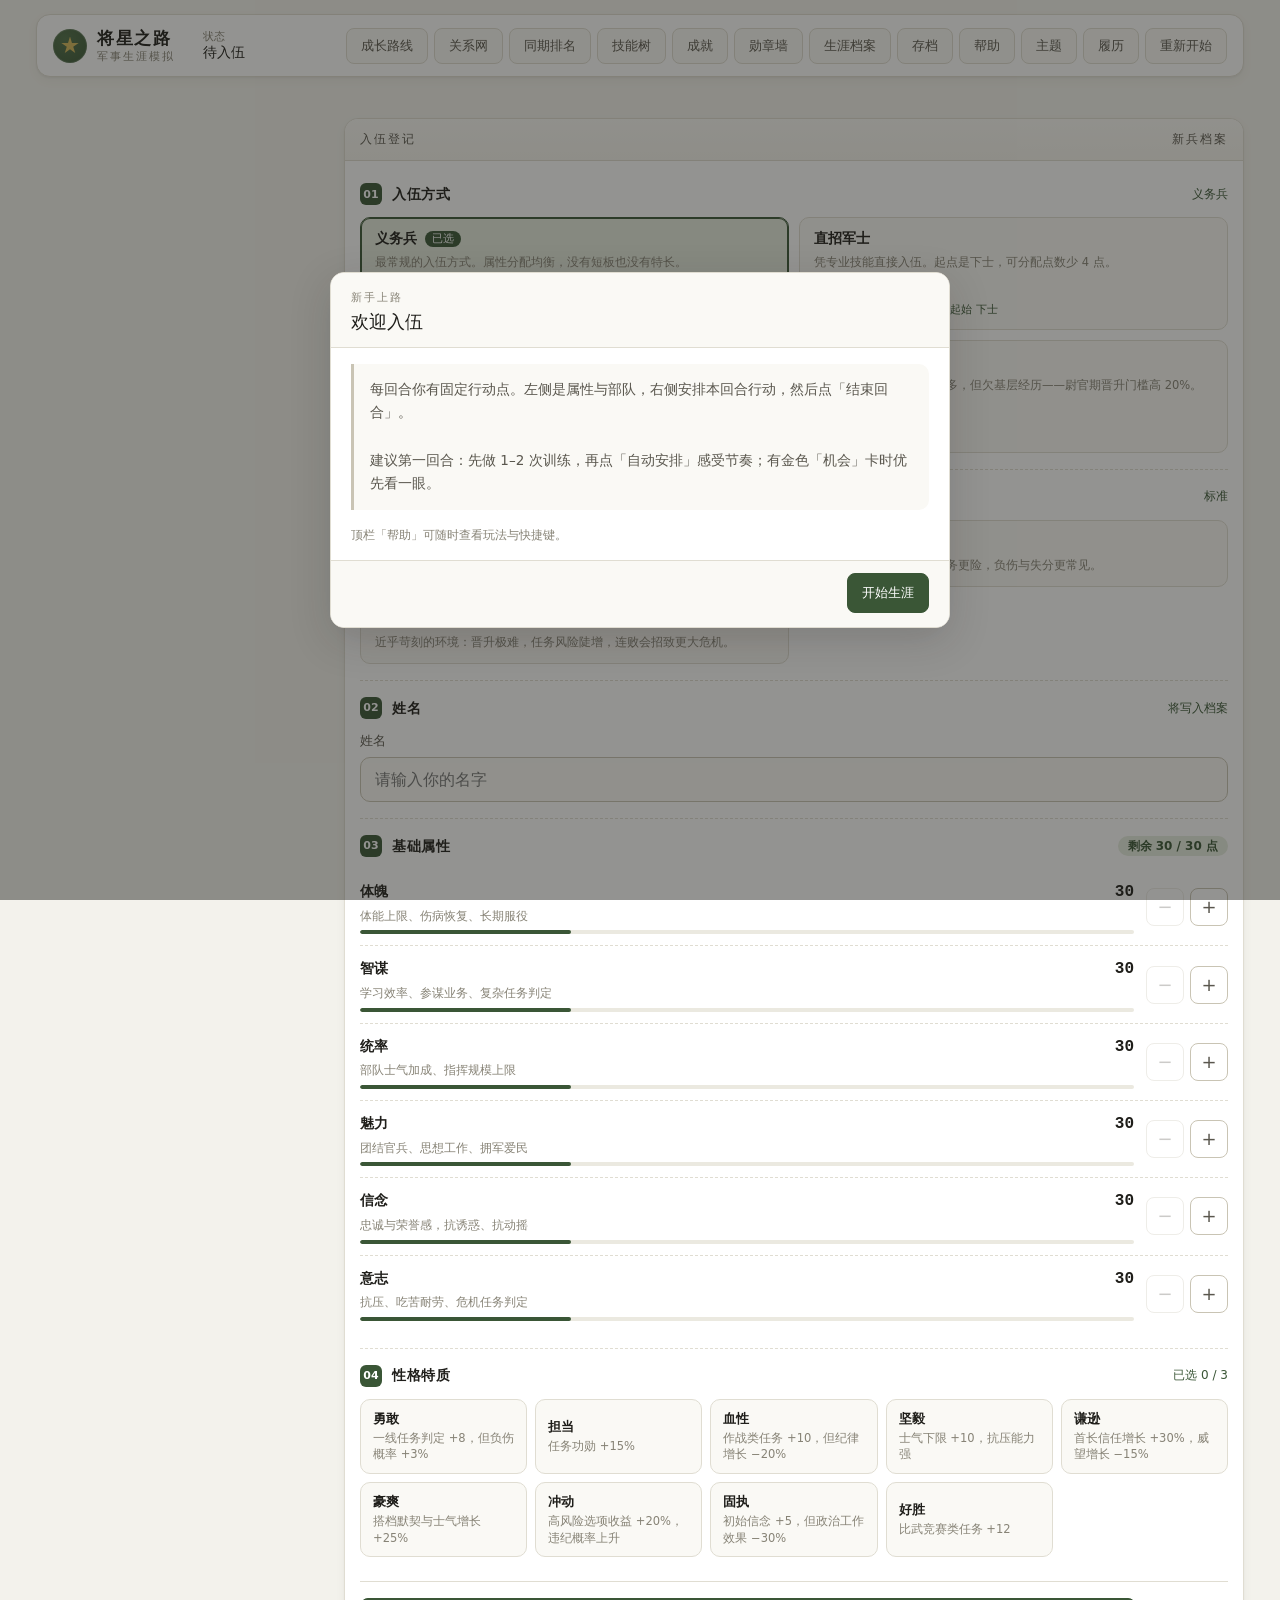
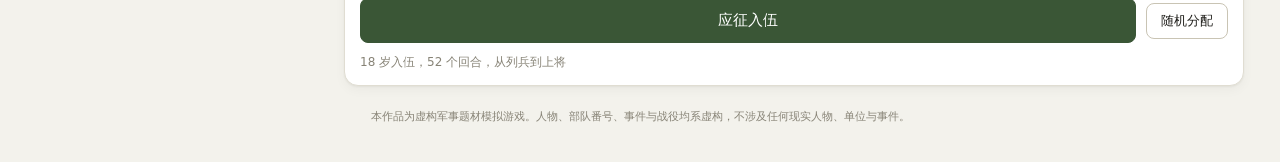
==== commit 602f949e: "大版本：响应式重做 UI，扩充玩法系统与 6 槽存档 - 手机/桌面响应式、深色主题、快捷键与新手引导 - 难度三档、任期考评、部队养成、时代变迁、职务双轨 - 同期对手 AI、家庭线、勋章墙、生涯档" ====
--- a/将星之路-单文件版.html
+++ b/将星之路-单文件版.html
@@ -2,140 +2,364 @@
 <html lang="zh-CN">
 <head>
 <meta charset="UTF-8" />
-<meta name="viewport" content="width=device-width, initial-scale=1" />
+<meta name="viewport" content="width=device-width, initial-scale=1, viewport-fit=cover" />
+<meta name="theme-color" content="#3A5636" />
+<meta name="format-detection" content="telephone=no" />
+<meta name="apple-mobile-web-app-capable" content="yes" />
+<meta name="apple-mobile-web-app-status-bar-style" content="default" />
 <title>将星之路 · 军事生涯模拟</title>
 <style>
-/* 《将星之路》样式表 —— 浅色主题 */
+/* 《将星之路》样式表 —— 军令档案 · 响应式（手机 / 桌面 · iOS / Android） */
 
 :root {
-  --bg: #f6f5f1;
-  --bg-alt: #efeee8;
+  --bg: #f3f2ec;
+  --bg-alt: #ebe9e0;
   --surface: #ffffff;
-  --surface-2: #faf9f6;
-  --border: #e2dfd5;
-  --border-strong: #cdc9bc;
-  --text: #23221e;
-  --text-2: #5f5c53;
-  --text-3: #8d897c;
-  --olive: #3f5a3a;
-  --olive-2: #55744d;
-  --olive-soft: #e8ede4;
-  --gold: #a8842f;
-  --gold-soft: #f5edd8;
-  --red: #a63a2e;
-  --red-soft: #f8e8e5;
-  --blue: #35618f;
-  --blue-soft: #e6eef7;
+  --surface-2: #faf9f5;
+  --border: #e0ddd2;
+  --border-strong: #c9c4b4;
+  --text: #1f1e1a;
+  --text-2: #5a574e;
+  --text-3: #878376;
+  --olive: #3a5636;
+  --olive-2: #4f6f48;
+  --olive-soft: #e6ecdf;
+  --gold: #9a7a28;
+  --gold-soft: #f4ecd6;
+  --red: #a13a2e;
+  --red-soft: #f7e7e4;
+  --blue: #2f5d8c;
+  --blue-soft: #e5edf6;
   --radius: 10px;
   --radius-lg: 14px;
-  --shadow: 0 1px 2px rgba(35, 34, 30, 0.05);
+  --shadow: 0 1px 2px rgba(31, 30, 26, 0.05), 0 4px 12px rgba(31, 30, 26, 0.04);
+  --shadow-lg: 0 12px 40px rgba(31, 30, 26, 0.18);
+  --tap: 44px;
+  --safe-b: env(safe-area-inset-bottom, 0px);
+  --safe-t: env(safe-area-inset-top, 0px);
+  --safe-l: env(safe-area-inset-left, 0px);
+  --safe-r: env(safe-area-inset-right, 0px);
+  --font: "PingFang SC", "HarmonyOS Sans SC", "Noto Sans SC", "Source Han Sans SC",
+    "Microsoft YaHei", "Hiragino Sans GB", system-ui, -apple-system, sans-serif;
+  --mono: ui-monospace, "SF Mono", "Cascadia Code", Consolas, monospace;
+  --merit-from: #3a5636;
+  --merit-via: #6d7f3a;
+  --merit-to: #9a7a28;
+  --brand-star: #d4b85a;
+}
+
+html.theme-dark {
+  --bg: #141613;
+  --bg-alt: #1c1f1a;
+  --surface: #1a1d18;
+  --surface-2: #20241e;
+  --border: #2e332b;
+  --border-strong: #454b40;
+  --text: #e8e6dc;
+  --text-2: #b0ada2;
+  --text-3: #7a776c;
+  --olive: #7faf78;
+  --olive-2: #96c08e;
+  --olive-soft: #243022;
+  --gold: #d4b85a;
+  --gold-soft: #2e2818;
+  --red: #d07a6e;
+  --red-soft: #32201e;
+  --blue: #7aa3c8;
+  --blue-soft: #1a2530;
+  --shadow: 0 1px 2px rgba(0, 0, 0, 0.35);
+  --shadow-lg: 0 12px 40px rgba(0, 0, 0, 0.5);
+  --merit-from: #6d9a66;
+  --merit-via: #8a9a4a;
+  --merit-to: #d4b85a;
+  --brand-star: #e8d48a;
+}
+
+html.theme-dark body {
+  color-scheme: dark;
+}
+
+html.theme-dark .brand-mark {
+  background: radial-gradient(circle at 35% 30%, var(--olive-2), var(--olive));
+}
+
+html.theme-dark .action.opp {
+  border-color: #5a4a20;
+  background: linear-gradient(180deg, #2a2414, #221e12);
+}
+
+html.theme-dark .ending-hero {
+  background: linear-gradient(180deg, var(--surface-2), var(--gold-soft));
+}
+
+html.theme-dark .medal-cell.on {
+  background: linear-gradient(180deg, #262418, var(--surface-2));
+}
+
+html.theme-dark .merit-fill {
+  background: linear-gradient(90deg, var(--merit-from), var(--merit-via), var(--merit-to));
+}
+
+html.theme-dark .brand-mark::after {
+  background: var(--brand-star);
 }
 
 * { box-sizing: border-box; margin: 0; padding: 0; }
 
+html {
+  -webkit-text-size-adjust: 100%;
+  text-size-adjust: 100%;
+}
+
 html, body {
-  height: 100%;
+  min-height: 100%;
   background: var(--bg);
   color: var(--text);
-  font-family: "Noto Sans SC", "PingFang SC", "Microsoft YaHei", "Hiragino Sans GB", system-ui, sans-serif;
-  font-size: 14px;
+  font-family: var(--font);
+  font-size: 15px;
   line-height: 1.6;
   -webkit-font-smoothing: antialiased;
-}
-
-button { font-family: inherit; cursor: pointer; }
-h1, h2, h3, h4 { font-weight: 500; }
+  -webkit-tap-highlight-color: transparent;
+}
+
+body.modal-open { overflow: hidden; touch-action: none; }
+
+button {
+  font-family: inherit;
+  cursor: pointer;
+  touch-action: manipulation;
+  user-select: none;
+  -webkit-user-select: none;
+}
+
+input {
+  font-family: inherit;
+  touch-action: manipulation;
+}
+
+h1, h2, h3, h4 { font-weight: 500; line-height: 1.35; }
+
+a { color: var(--olive); }
+
+:focus { outline: none; }
+:focus-visible {
+  outline: 2px solid var(--olive-2);
+  outline-offset: 2px;
+}
 
 #app {
   max-width: 1240px;
   margin: 0 auto;
-  padding: 18px 20px 40px;
+  padding:
+    calc(14px + var(--safe-t))
+    calc(16px + var(--safe-r))
+    calc(36px + var(--safe-b))
+    calc(16px + var(--safe-l));
 }
 
 /* ---------- 顶栏 ---------- */
 .topbar {
   display: flex;
   align-items: center;
-  gap: 20px;
-  padding: 14px 18px;
+  gap: 16px;
+  padding: 12px 16px;
   background: var(--surface);
   border: 1px solid var(--border);
   border-radius: var(--radius-lg);
   box-shadow: var(--shadow);
 }
 
-.brand { display: flex; align-items: center; gap: 12px; flex-shrink: 0; }
+.topbar-id {
+  display: flex;
+  align-items: center;
+  gap: 12px;
+  flex-shrink: 0;
+  min-width: 0;
+}
+
+.brand {
+  display: flex;
+  align-items: center;
+  gap: 10px;
+  flex-shrink: 0;
+  min-width: 0;
+}
+
 .brand-mark {
-  width: 34px; height: 34px; border-radius: 50%;
-  background: var(--olive);
+  width: 34px;
+  height: 34px;
+  border-radius: 50%;
+  background: radial-gradient(circle at 35% 30%, var(--olive-2), var(--olive));
   position: relative;
   flex-shrink: 0;
-}
+  box-shadow: inset 0 0 0 1px rgba(255, 255, 255, 0.12);
+}
+
 .brand-mark::after {
   content: "";
-  position: absolute; inset: 9px;
-  background: var(--gold);
+  position: absolute;
+  inset: 8px;
+  background: #d4b85a;
   clip-path: polygon(50% 0%, 61% 35%, 98% 35%, 68% 57%, 79% 91%, 50% 70%, 21% 91%, 32% 57%, 2% 35%, 39% 35%);
 }
-.brand-text h1 { font-size: 17px; letter-spacing: 1px; }
-.brand-text p { font-size: 11px; color: var(--text-3); letter-spacing: 2px; }
-
-.career { display: flex; align-items: center; gap: 18px; flex: 1; flex-wrap: wrap; }
-.career-item { display: flex; flex-direction: column; line-height: 1.3; }
-.career-item .k { font-size: 11px; color: var(--text-3); }
-.career-item .v { font-size: 15px; font-weight: 500; }
+
+.brand-text h1 {
+  font-size: 17px;
+  letter-spacing: 1.5px;
+  font-weight: 600;
+}
+
+.brand-text p {
+  font-size: 11px;
+  color: var(--text-3);
+  letter-spacing: 2px;
+  line-height: 1.3;
+}
+
+.career {
+  display: flex;
+  align-items: center;
+  gap: 14px;
+  flex: 1;
+  flex-wrap: wrap;
+  min-width: 0;
+}
+
+.career-item {
+  display: flex;
+  flex-direction: column;
+  line-height: 1.25;
+  min-width: 0;
+}
+
+.career-item .k {
+  font-size: 11px;
+  color: var(--text-3);
+}
+
+.career-item .v {
+  font-size: 14px;
+  font-weight: 500;
+  white-space: nowrap;
+  overflow: hidden;
+  text-overflow: ellipsis;
+  max-width: 12em;
+}
+
 .career-item .v.rank { color: var(--olive); }
-
-.topbar-actions { display: flex; gap: 8px; flex-shrink: 0; }
+.career-item .v.good { color: var(--olive); }
+.career-item .v.bad { color: var(--red); }
+
+.insignia {
+  flex-shrink: 0;
+  line-height: 0;
+}
+
+.topbar-actions {
+  display: flex;
+  gap: 6px;
+  flex-shrink: 0;
+  flex-wrap: wrap;
+  justify-content: flex-end;
+}
 
 .btn {
   border: 1px solid var(--border-strong);
   background: var(--surface);
   color: var(--text);
   border-radius: 8px;
-  padding: 7px 14px;
+  padding: 8px 14px;
   font-size: 13px;
-  transition: all 0.15s;
-}
+  min-height: 36px;
+  transition: background 0.14s, border-color 0.14s, transform 0.1s, opacity 0.14s;
+}
+
 .btn:hover { background: var(--bg-alt); }
-.btn.ghost { border-color: var(--border); color: var(--text-2); }
+.btn:active { transform: scale(0.98); }
+.btn.ghost {
+  border-color: var(--border);
+  color: var(--text-2);
+  background: var(--surface-2);
+}
 .btn.primary {
-  background: var(--olive); border-color: var(--olive); color: #fff;
-}
-.btn.primary:hover { background: var(--olive-2); }
-.btn.danger { background: var(--red); border-color: var(--red); color: #fff; }
-.btn.danger:hover { opacity: 0.88; }
-.btn:disabled { opacity: 0.4; cursor: not-allowed; }
+  background: var(--olive);
+  border-color: var(--olive);
+  color: #fff;
+  font-weight: 500;
+}
+.btn.primary:hover { background: var(--olive-2); border-color: var(--olive-2); }
+.btn.danger {
+  background: var(--red);
+  border-color: var(--red);
+  color: #fff;
+}
+.btn.danger:hover { opacity: 0.9; }
+.btn:disabled {
+  opacity: 0.4;
+  cursor: not-allowed;
+  transform: none;
+}
 .btn.block { width: 100%; }
-.btn.lg { padding: 11px 20px; font-size: 14px; }
+.btn.lg {
+  padding: 12px 22px;
+  font-size: 15px;
+  min-height: var(--tap);
+}
 
 /* ---------- 功勋条 ---------- */
 .merit-wrap { margin-top: 12px; }
+
 .merit-track {
-  height: 8px; background: var(--bg-alt);
-  border-radius: 99px; overflow: hidden;
+  height: 8px;
+  background: var(--bg-alt);
+  border-radius: 99px;
+  overflow: hidden;
   border: 1px solid var(--border);
 }
+
 .merit-fill {
-  height: 100%; width: 0%;
-  background: linear-gradient(90deg, var(--olive), var(--gold));
-  transition: width 0.4s ease;
-}
+  height: 100%;
+  width: 0%;
+  background: linear-gradient(90deg, var(--olive), #6d7f3a, var(--gold));
+  transition: width 0.45s cubic-bezier(0.22, 1, 0.36, 1);
+}
+
 .merit-label {
-  display: flex; justify-content: space-between;
-  font-size: 11.5px; color: var(--text-3); margin-top: 5px;
+  display: flex;
+  justify-content: space-between;
+  gap: 10px;
+  font-size: 11.5px;
+  color: var(--text-3);
+  margin-top: 5px;
+  line-height: 1.4;
+}
+
+.merit-label span:first-child {
+  flex-shrink: 0;
+  font-variant-numeric: tabular-nums;
+  color: var(--text-2);
+}
+
+.merit-label span:last-child {
+  text-align: right;
+  min-width: 0;
 }
 
 /* ---------- 布局 ---------- */
 .layout {
   display: grid;
-  grid-template-columns: 292px 1fr;
+  grid-template-columns: 292px minmax(0, 1fr);
   gap: 16px;
   margin-top: 16px;
   align-items: start;
 }
 
-.sidebar { display: flex; flex-direction: column; gap: 14px; }
+.sidebar {
+  display: flex;
+  flex-direction: column;
+  gap: 14px;
+  min-width: 0;
+}
 
 .card {
   background: var(--surface);
@@ -144,30 +368,54 @@
   box-shadow: var(--shadow);
   overflow: hidden;
 }
+
 .card-head {
   padding: 11px 15px;
   border-bottom: 1px solid var(--border);
-  font-size: 12px; letter-spacing: 1px;
+  font-size: 12px;
+  letter-spacing: 1px;
   color: var(--text-2);
-  display: flex; justify-content: space-between; align-items: center;
-  background: var(--surface-2);
-}
+  display: flex;
+  justify-content: space-between;
+  align-items: center;
+  gap: 10px;
+  background: linear-gradient(180deg, var(--surface-2), #f6f4ed);
+}
+
 .card-body { padding: 14px 15px; }
 
 /* ---------- 属性 ---------- */
-.stat-row { margin-bottom: 11px; }
+.stat-row { margin-bottom: 12px; }
 .stat-row:last-child { margin-bottom: 0; }
+
 .stat-top {
-  display: flex; justify-content: space-between;
-  font-size: 12.5px; margin-bottom: 4px;
-}
+  display: flex;
+  justify-content: space-between;
+  font-size: 12.5px;
+  margin-bottom: 4px;
+}
+
 .stat-top .name { color: var(--text-2); }
-.stat-top .val { font-weight: 500; font-variant-numeric: tabular-nums; }
+.stat-top .val {
+  font-weight: 500;
+  font-variant-numeric: tabular-nums;
+  font-family: var(--mono);
+  font-size: 12px;
+}
+
 .stat-track {
-  height: 6px; background: var(--bg-alt);
-  border-radius: 99px; overflow: hidden;
-}
-.stat-fill { height: 100%; border-radius: 99px; transition: width 0.35s; }
+  height: 6px;
+  background: var(--bg-alt);
+  border-radius: 99px;
+  overflow: hidden;
+}
+
+.stat-fill {
+  height: 100%;
+  border-radius: 99px;
+  transition: width 0.35s ease;
+}
+
 .stat-fill.attr { background: var(--olive); }
 .stat-fill.derived { background: var(--blue); }
 .stat-fill.disc { background: var(--gold); }
@@ -177,165 +425,376 @@
 .stat-fill.trust { background: #3f7f9a; }
 .stat-fill.family { background: #b06b7a; }
 .stat-fill.bond { background: #6b8fb0; }
-.stat-hint { font-size: 11px; color: var(--text-3); margin-top: 3px; }
-.stat-delta { font-size: 11px; color: var(--olive); margin-left: 6px; }
-
-.trait-list { display: flex; flex-wrap: wrap; gap: 6px; }
+
+.stat-hint {
+  font-size: 11px;
+  color: var(--text-3);
+  margin-top: 3px;
+}
+
+.trait-list {
+  display: flex;
+  flex-wrap: wrap;
+  gap: 6px;
+}
+
 .trait-chip {
-  font-size: 12px; padding: 3px 9px;
-  background: var(--gold-soft); color: #7a5f1c;
-  border-radius: 99px; border: 1px solid #e6d9b4;
+  font-size: 12px;
+  padding: 4px 10px;
+  background: var(--gold-soft);
+  color: #7a5f1c;
+  border-radius: 99px;
+  border: 1px solid #e6d9b4;
   cursor: help;
+  line-height: 1.4;
 }
 
 /* ---------- 主区域 ---------- */
-.main { display: flex; flex-direction: column; gap: 14px; min-width: 0; }
+.main {
+  display: flex;
+  flex-direction: column;
+  gap: 14px;
+  min-width: 0;
+}
 
 .turn-head {
-  display: flex; justify-content: space-between; align-items: center;
-  gap: 14px; flex-wrap: wrap;
-}
-.turn-title { font-size: 15px; }
-.turn-title .stage { color: var(--olive); font-weight: 500; }
-.turn-sub { font-size: 12px; color: var(--text-3); margin-top: 2px; }
-
-.ap-box { display: flex; align-items: center; gap: 10px; }
+  display: flex;
+  justify-content: space-between;
+  align-items: center;
+  gap: 12px 14px;
+  flex-wrap: wrap;
+}
+
+.turn-title { font-size: 15px; font-weight: 500; }
+.turn-title .stage {
+  color: var(--olive);
+  font-weight: 600;
+}
+
+.turn-sub {
+  font-size: 12px;
+  color: var(--text-3);
+  margin-top: 2px;
+}
+
+.ap-box {
+  display: flex;
+  align-items: center;
+  gap: 8px 10px;
+  flex-wrap: wrap;
+}
+
 .ap-pips { display: flex; gap: 4px; }
+
 .ap-pip {
-  width: 12px; height: 12px; border-radius: 3px;
-  background: var(--bg-alt); border: 1px solid var(--border-strong);
-}
-.ap-pip.on { background: var(--olive); border-color: var(--olive); }
-.ap-num { font-size: 13px; color: var(--text-2); font-variant-numeric: tabular-nums; }
-
-.action-groups { display: flex; flex-direction: column; gap: 14px; }
+  width: 12px;
+  height: 12px;
+  border-radius: 3px;
+  background: var(--bg-alt);
+  border: 1px solid var(--border-strong);
+}
+
+.ap-pip.on {
+  background: var(--olive);
+  border-color: var(--olive);
+}
+
+.ap-num {
+  font-size: 13px;
+  color: var(--text-2);
+  font-variant-numeric: tabular-nums;
+}
+
+.action-groups {
+  display: flex;
+  flex-direction: column;
+  gap: 16px;
+}
+
 .action-group-title {
-  font-size: 11.5px; color: var(--text-3); letter-spacing: 1px;
+  font-size: 11.5px;
+  color: var(--text-3);
+  letter-spacing: 1px;
   margin-bottom: 8px;
 }
+
 .action-grid {
   display: grid;
   grid-template-columns: repeat(auto-fill, minmax(168px, 1fr));
   gap: 9px;
 }
+
 .action {
   text-align: left;
   border: 1px solid var(--border);
   background: var(--surface-2);
   border-radius: var(--radius);
-  padding: 10px 12px;
-  transition: all 0.14s;
+  padding: 11px 12px;
+  min-height: 72px;
+  transition: background 0.14s, border-color 0.14s, transform 0.12s;
   position: relative;
-}
+  color: inherit;
+}
+
 .action:hover:not(:disabled) {
   border-color: var(--olive-2);
   background: var(--olive-soft);
   transform: translateY(-1px);
 }
+
+.action:active:not(:disabled) { transform: translateY(0); }
 .action:disabled { opacity: 0.38; cursor: not-allowed; }
+
 .action .a-top {
-  display: flex; justify-content: space-between; align-items: baseline;
-  gap: 8px; margin-bottom: 3px;
-}
-.action .a-name { font-size: 13.5px; font-weight: 500; }
-.action .a-ap { font-size: 11px; color: var(--olive); flex-shrink: 0; }
-.action .a-desc { font-size: 11.5px; color: var(--text-3); line-height: 1.45; }
+  display: flex;
+  justify-content: space-between;
+  align-items: baseline;
+  gap: 8px;
+  margin-bottom: 3px;
+}
+
+.action .a-name {
+  font-size: 13.5px;
+  font-weight: 500;
+}
+
+.action .a-ap {
+  font-size: 11px;
+  color: var(--olive);
+  flex-shrink: 0;
+  font-variant-numeric: tabular-nums;
+}
+
+.action .a-desc {
+  font-size: 11.5px;
+  color: var(--text-3);
+  line-height: 1.45;
+}
+
 .action .a-count {
-  position: absolute; top: 6px; right: 8px;
-  font-size: 10px; color: #fff; background: var(--olive);
-  border-radius: 99px; padding: 0 6px; line-height: 15px;
-}
-
-.log-list { max-height: 260px; overflow-y: auto; }
+  position: absolute;
+  top: 6px;
+  right: 8px;
+  font-size: 10px;
+  color: #fff;
+  background: var(--olive);
+  border-radius: 99px;
+  padding: 0 6px;
+  line-height: 15px;
+}
+
+.log-list {
+  max-height: 280px;
+  overflow-y: auto;
+  overscroll-behavior: contain;
+  -webkit-overflow-scrolling: touch;
+}
+
 .log-item {
-  font-size: 12.5px; color: var(--text-2);
-  padding: 6px 0; border-bottom: 1px dashed var(--border);
-  display: flex; gap: 8px;
-}
+  font-size: 12.5px;
+  color: var(--text-2);
+  padding: 7px 0;
+  border-bottom: 1px dashed var(--border);
+  display: flex;
+  gap: 8px;
+}
+
 .log-item:last-child { border-bottom: none; }
-.log-item .ly { color: var(--text-3); flex-shrink: 0; font-variant-numeric: tabular-nums; }
+.log-item .ly {
+  color: var(--text-3);
+  flex-shrink: 0;
+  font-variant-numeric: tabular-nums;
+}
 .log-item.good { color: var(--olive); }
 .log-item.bad { color: var(--red); }
 .log-item.gold { color: var(--gold); }
 
+.disclaimer {
+  margin-top: 22px;
+  text-align: center;
+  font-size: 11px;
+  color: var(--text-3);
+  line-height: 1.6;
+}
+
 /* ---------- 弹窗 ---------- */
 .overlay {
-  position: fixed; inset: 0;
-  background: rgba(35, 34, 30, 0.42);
-  display: flex; align-items: center; justify-content: center;
-  padding: 24px; z-index: 100;
+  position: fixed;
+  inset: 0;
+  background: rgba(31, 30, 26, 0.48);
+  display: flex;
+  align-items: center;
+  justify-content: center;
+  padding: 20px;
+  z-index: 100;
   animation: fade 0.18s ease;
-}
+  overscroll-behavior: contain;
+}
+
 @keyframes fade { from { opacity: 0; } to { opacity: 1; } }
+
 .modal {
   background: var(--surface);
   border-radius: var(--radius-lg);
-  width: 100%; max-width: 620px;
-  max-height: 88vh; overflow-y: auto;
-  box-shadow: 0 12px 40px rgba(35, 34, 30, 0.18);
-  animation: rise 0.2s ease;
-}
-@keyframes rise { from { transform: translateY(10px); opacity: 0; } to { transform: none; opacity: 1; } }
+  width: 100%;
+  max-width: 620px;
+  max-height: min(88dvh, 900px);
+  overflow: hidden;
+  display: flex;
+  flex-direction: column;
+  box-shadow: var(--shadow-lg);
+  animation: rise 0.22s cubic-bezier(0.22, 1, 0.36, 1);
+  border: 1px solid var(--border);
+}
+
+@keyframes rise {
+  from { transform: translateY(12px); opacity: 0; }
+  to { transform: none; opacity: 1; }
+}
+
 .modal.wide { max-width: 860px; }
+
 .modal-head {
-  padding: 18px 22px 14px;
+  padding: 16px 20px 12px;
   border-bottom: 1px solid var(--border);
-}
+  flex-shrink: 0;
+  background: var(--surface-2);
+}
+
 .modal-head .kicker {
-  font-size: 11px; letter-spacing: 2px; color: var(--text-3);
-  margin-bottom: 5px;
-}
-.modal-head h2 { font-size: 18px; }
-.modal-body { padding: 20px 22px; }
+  font-size: 11px;
+  letter-spacing: 2px;
+  color: var(--text-3);
+  margin-bottom: 4px;
+}
+
+.modal-head h2 {
+  font-size: 18px;
+  word-break: break-word;
+}
+
+.modal-body {
+  padding: 16px 20px;
+  overflow-y: auto;
+  overscroll-behavior: contain;
+  -webkit-overflow-scrolling: touch;
+  flex: 1;
+  min-height: 0;
+}
+
 .modal-foot {
-  padding: 14px 22px 20px;
-  display: flex; gap: 10px; justify-content: flex-end;
+  padding: 12px 20px calc(14px + var(--safe-b));
+  display: flex;
+  gap: 10px;
+  justify-content: flex-end;
+  flex-wrap: wrap;
   border-top: 1px solid var(--border);
-}
+  flex-shrink: 0;
+  background: var(--surface-2);
+}
+
+.modal-foot .btn { min-height: 40px; }
 
 .opt {
-  display: block; width: 100%; text-align: left;
+  display: block;
+  width: 100%;
+  text-align: left;
   border: 1px solid var(--border);
   background: var(--surface-2);
   border-radius: var(--radius);
-  padding: 13px 15px; margin-bottom: 10px;
-  transition: all 0.14s;
-}
-.opt:hover { border-color: var(--olive-2); background: var(--olive-soft); }
-.opt .o-label { font-size: 14px; font-weight: 500; margin-bottom: 4px; }
-.opt .o-hint { font-size: 12px; color: var(--text-2); }
+  padding: 13px 15px;
+  margin-bottom: 10px;
+  transition: background 0.14s, border-color 0.14s;
+  color: inherit;
+  min-height: var(--tap);
+}
+
+.opt:last-child { margin-bottom: 0; }
+.opt:hover:not(:disabled) {
+  border-color: var(--olive-2);
+  background: var(--olive-soft);
+}
+.opt:disabled { opacity: 0.4; cursor: not-allowed; }
+.opt .o-label {
+  font-size: 14px;
+  font-weight: 500;
+  margin-bottom: 4px;
+}
+.opt .o-hint {
+  font-size: 12px;
+  color: var(--text-2);
+  line-height: 1.5;
+}
 .opt .o-hint .up { color: var(--olive); }
 .opt .o-hint .down { color: var(--red); }
 .opt.risky { border-left: 3px solid var(--red); }
 
 /* ---------- 结算 ---------- */
 .grade-badge {
-  display: inline-flex; align-items: center; justify-content: center;
-  width: 58px; height: 58px; border-radius: 50%;
-  font-size: 26px; font-weight: 500; flex-shrink: 0;
-}
+  display: inline-flex;
+  align-items: center;
+  justify-content: center;
+  width: 58px;
+  height: 58px;
+  border-radius: 50%;
+  font-size: 26px;
+  font-weight: 600;
+  flex-shrink: 0;
+}
+
 .grade-S { background: var(--gold-soft); color: var(--gold); border: 2px solid var(--gold); }
 .grade-A { background: var(--olive-soft); color: var(--olive); border: 2px solid var(--olive-2); }
 .grade-B { background: var(--blue-soft); color: var(--blue); border: 2px solid #7ea3c8; }
 .grade-C { background: var(--bg-alt); color: var(--text-2); border: 2px solid var(--border-strong); }
 .grade-D { background: var(--red-soft); color: var(--red); border: 2px solid #d09b93; }
 
-.result-head { display: flex; align-items: center; gap: 16px; margin-bottom: 16px; }
+.result-head {
+  display: flex;
+  align-items: center;
+  gap: 16px;
+  margin-bottom: 16px;
+}
+
 .result-head .r-text h3 { font-size: 16px; margin-bottom: 3px; }
-.result-head .r-text p { font-size: 12.5px; color: var(--text-3); }
-
-.reward-list { display: flex; flex-wrap: wrap; gap: 8px; margin-top: 14px; }
+.result-head .r-text p {
+  font-size: 12.5px;
+  color: var(--text-3);
+}
+
+.reward-list {
+  display: flex;
+  flex-wrap: wrap;
+  gap: 8px;
+  margin-top: 14px;
+}
+
 .reward {
-  font-size: 12.5px; padding: 5px 11px; border-radius: 99px;
-  background: var(--olive-soft); color: var(--olive);
+  font-size: 12.5px;
+  padding: 5px 11px;
+  border-radius: 99px;
+  background: var(--olive-soft);
+  color: var(--olive);
   border: 1px solid #cfdcc6;
-}
-.reward.bad { background: var(--red-soft); color: var(--red); border-color: #e8c9c3; }
-.reward.gold { background: var(--gold-soft); color: #7a5f1c; border-color: #e6d9b4; }
+  line-height: 1.4;
+}
+
+.reward.bad {
+  background: var(--red-soft);
+  color: var(--red);
+  border-color: #e8c9c3;
+}
+.reward.gold {
+  background: var(--gold-soft);
+  color: #7a5f1c;
+  border-color: #e6d9b4;
+}
 
 .narrative {
-  font-size: 13.5px; color: var(--text-2); line-height: 1.75;
-  padding: 14px 16px; background: var(--surface-2);
+  font-size: 13.5px;
+  color: var(--text-2);
+  line-height: 1.75;
+  padding: 14px 16px;
+  background: var(--surface-2);
   border-left: 3px solid var(--border-strong);
   border-radius: 0 var(--radius) var(--radius) 0;
   margin-bottom: 16px;
@@ -344,239 +803,1010 @@
 /* ---------- 技能树 ---------- */
 .branch { margin-bottom: 20px; }
 .branch:last-child { margin-bottom: 0; }
+
 .branch-head {
-  display: flex; justify-content: space-between; align-items: baseline;
+  display: flex;
+  justify-content: space-between;
+  align-items: baseline;
+  gap: 10px;
   margin-bottom: 9px;
-}
+  flex-wrap: wrap;
+}
+
 .branch-head h3 { font-size: 14px; }
-.branch-head span { font-size: 11.5px; color: var(--text-3); }
-.skill-list { display: flex; flex-direction: column; gap: 6px; }
+.branch-head span {
+  font-size: 11.5px;
+  color: var(--text-3);
+}
+
+.skill-list {
+  display: flex;
+  flex-direction: column;
+  gap: 6px;
+}
+
 .skill-row {
-  display: flex; align-items: center; gap: 12px;
-  padding: 9px 12px; border: 1px solid var(--border);
-  border-radius: var(--radius); background: var(--surface-2);
-}
-.skill-row .s-name { flex: 1; font-size: 13px; }
+  display: flex;
+  align-items: center;
+  gap: 10px 12px;
+  padding: 10px 12px;
+  border: 1px solid var(--border);
+  border-radius: var(--radius);
+  background: var(--surface-2);
+  flex-wrap: wrap;
+}
+
+.skill-row .s-name {
+  flex: 1 1 140px;
+  min-width: 0;
+  font-size: 13px;
+  line-height: 1.4;
+}
+
 .skill-lv {
-  display: flex; gap: 3px; flex-shrink: 0;
-}
+  display: flex;
+  gap: 3px;
+  flex-shrink: 0;
+}
+
 .skill-lv i {
-  width: 16px; height: 16px; border-radius: 4px;
-  background: var(--bg-alt); border: 1px solid var(--border-strong);
-  font-style: normal; font-size: 10px; line-height: 14px; text-align: center;
+  width: 18px;
+  height: 18px;
+  border-radius: 4px;
+  background: var(--bg-alt);
+  border: 1px solid var(--border-strong);
+  font-style: normal;
+  font-size: 10px;
+  line-height: 16px;
+  text-align: center;
   color: var(--text-3);
 }
-.skill-lv i.on { background: var(--olive); border-color: var(--olive); color: #fff; }
-.skill-row .s-cost { font-size: 12px; color: var(--text-3); width: 62px; text-align: right; flex-shrink: 0; }
-.skill-row .s-btn { flex-shrink: 0; }
+
+.skill-lv i.on {
+  background: var(--olive);
+  border-color: var(--olive);
+  color: #fff;
+}
+
+.skill-row .s-cost {
+  font-size: 12px;
+  color: var(--text-3);
+  min-width: 72px;
+  text-align: right;
+  flex-shrink: 0;
+}
+
+.skill-row .s-btn { flex-shrink: 0; margin-left: auto; }
+
 .skill-row .s-btn button {
-  border: 1px solid var(--border-strong); background: var(--surface);
-  border-radius: 7px; padding: 4px 12px; font-size: 12px;
-}
-.skill-row .s-btn button:hover:not(:disabled) { background: var(--olive-soft); border-color: var(--olive-2); }
-.skill-row .s-btn button:disabled { opacity: 0.35; cursor: not-allowed; }
+  border: 1px solid var(--border-strong);
+  background: var(--surface);
+  border-radius: 7px;
+  padding: 6px 14px;
+  font-size: 12px;
+  min-height: 36px;
+}
+
+.skill-row .s-btn button:hover:not(:disabled) {
+  background: var(--olive-soft);
+  border-color: var(--olive-2);
+}
+.skill-row .s-btn button:disabled {
+  opacity: 0.35;
+  cursor: not-allowed;
+}
 
 /* ---------- 履历 ---------- */
-.timeline { position: relative; padding-left: 22px; }
+.timeline {
+  position: relative;
+  padding-left: 22px;
+}
+
 .timeline::before {
-  content: ""; position: absolute; left: 5px; top: 6px; bottom: 6px;
-  width: 1px; background: var(--border-strong);
-}
-.tl-item { position: relative; padding-bottom: 14px; }
+  content: "";
+  position: absolute;
+  left: 5px;
+  top: 6px;
+  bottom: 6px;
+  width: 1px;
+  background: var(--border-strong);
+}
+
+.tl-item {
+  position: relative;
+  padding-bottom: 14px;
+}
 .tl-item:last-child { padding-bottom: 0; }
+
 .tl-item::before {
-  content: ""; position: absolute; left: -21px; top: 6px;
-  width: 9px; height: 9px; border-radius: 50%;
-  background: var(--surface); border: 2px solid var(--border-strong);
-}
-.tl-item.rank::before { border-color: var(--olive); background: var(--olive); }
-.tl-item.gold::before { border-color: var(--gold); background: var(--gold); }
-.tl-item.bad::before { border-color: var(--red); background: var(--red); }
-.tl-year { font-size: 11px; color: var(--text-3); }
+  content: "";
+  position: absolute;
+  left: -21px;
+  top: 6px;
+  width: 9px;
+  height: 9px;
+  border-radius: 50%;
+  background: var(--surface);
+  border: 2px solid var(--border-strong);
+}
+
+.tl-item.rank::before {
+  border-color: var(--olive);
+  background: var(--olive);
+}
+.tl-item.gold::before {
+  border-color: var(--gold);
+  background: var(--gold);
+}
+.tl-item.bad::before {
+  border-color: var(--red);
+  background: var(--red);
+}
+
+.tl-year {
+  font-size: 11px;
+  color: var(--text-3);
+}
 .tl-text { font-size: 13px; }
 
-/* ---------- 角色创建 ---------- */
-.setup-name { margin-bottom: 20px; }
-.setup-name label { display: block; font-size: 12.5px; color: var(--text-2); margin-bottom: 6px; }
+/* ---------- 角色创建：入伍登记 ---------- */
+.setup-card .card-head { letter-spacing: 2px; }
+
+.setup-body { padding-top: 6px; }
+
+.setup-section {
+  padding: 16px 0;
+  border-bottom: 1px dashed var(--border);
+}
+.setup-section:last-of-type { border-bottom: none; }
+
+.setup-sec-head {
+  display: flex;
+  align-items: center;
+  gap: 10px;
+  margin-bottom: 12px;
+  flex-wrap: wrap;
+}
+
+.setup-sec-head h3 {
+  font-size: 14px;
+  font-weight: 600;
+  letter-spacing: 0.5px;
+}
+
+.sec-num {
+  display: inline-flex;
+  align-items: center;
+  justify-content: center;
+  width: 22px;
+  height: 22px;
+  border-radius: 6px;
+  background: var(--olive);
+  color: #fff;
+  font-size: 11px;
+  font-weight: 600;
+  font-variant-numeric: tabular-nums;
+  flex-shrink: 0;
+}
+
+.sec-meta {
+  margin-left: auto;
+  font-size: 12px;
+  color: var(--olive);
+  font-weight: 500;
+}
+
+.pts-badge {
+  margin-left: auto;
+  font-size: 12px;
+  padding: 3px 10px;
+  border-radius: 99px;
+  background: var(--olive-soft);
+  color: var(--olive);
+  font-weight: 600;
+  font-variant-numeric: tabular-nums;
+  white-space: nowrap;
+}
+.pts-badge.low {
+  background: var(--gold-soft);
+  color: #7a5f1c;
+}
+.pts-badge.done {
+  background: var(--olive);
+  color: #fff;
+}
+
+.setup-name label {
+  display: block;
+  font-size: 12.5px;
+  color: var(--text-2);
+  margin-bottom: 6px;
+}
 .setup-name input {
-  width: 100%; padding: 10px 13px; font-size: 14px;
-  border: 1px solid var(--border-strong); border-radius: var(--radius);
-  background: var(--surface-2); color: var(--text); font-family: inherit;
-}
-.setup-name input:focus { outline: none; border-color: var(--olive-2); background: #fff; }
-
-.alloc-head {
-  display: flex; justify-content: space-between; align-items: baseline;
-  margin-bottom: 12px;
-}
-.alloc-head h3 { font-size: 14px; }
-.alloc-head .pts { font-size: 13px; color: var(--olive); font-weight: 500; }
+  width: 100%;
+  padding: 12px 14px;
+  font-size: 16px; /* 防 iOS 聚焦缩放 */
+  border: 1px solid var(--border-strong);
+  border-radius: var(--radius);
+  background: var(--surface-2);
+  color: var(--text);
+}
+.setup-name input:focus {
+  outline: none;
+  border-color: var(--olive-2);
+  background: #fff;
+  box-shadow: 0 0 0 3px rgba(79, 111, 72, 0.15);
+}
+
 .alloc-row {
-  display: flex; align-items: center; gap: 12px;
-  padding: 8px 0; border-bottom: 1px dashed var(--border);
-}
-.alloc-row:last-of-type { border-bottom: none; }
-.alloc-row .an { width: 52px; font-size: 13.5px; flex-shrink: 0; }
-.alloc-row .ad { flex: 1; font-size: 11.5px; color: var(--text-3); }
-.alloc-ctrl { display: flex; align-items: center; gap: 8px; flex-shrink: 0; }
+  display: flex;
+  align-items: center;
+  gap: 12px;
+  padding: 11px 0;
+  border-bottom: 1px dashed var(--border);
+}
+.alloc-row:last-child { border-bottom: none; }
+.alloc-row.has {
+  background: linear-gradient(90deg, var(--olive-soft), transparent 70%);
+  margin: 0 -8px;
+  padding-left: 8px;
+  padding-right: 8px;
+  border-radius: 8px;
+  border-bottom-color: transparent;
+}
+
+.alloc-main { flex: 1; min-width: 0; }
+
+.alloc-top {
+  display: flex;
+  justify-content: space-between;
+  align-items: baseline;
+  gap: 8px;
+  margin-bottom: 2px;
+}
+
+.alloc-row .an {
+  font-size: 13.5px;
+  font-weight: 600;
+}
+
+.av-wrap {
+  display: inline-flex;
+  align-items: baseline;
+  gap: 6px;
+  font-variant-numeric: tabular-nums;
+}
+
+.av-add {
+  font-size: 11px;
+  color: var(--olive);
+  font-weight: 600;
+}
+
+.alloc-row .av {
+  font-size: 16px;
+  font-weight: 600;
+  font-family: var(--mono);
+  min-width: 1.6em;
+  text-align: right;
+}
+
+.alloc-row .ad {
+  font-size: 11.5px;
+  color: var(--text-3);
+  line-height: 1.45;
+  margin-bottom: 6px;
+}
+.alloc-row .ad .up { color: var(--olive); }
+.alloc-row .ad .down { color: var(--red); }
+
+.alloc-bar {
+  height: 4px;
+  background: var(--bg-alt);
+  border-radius: 99px;
+  overflow: hidden;
+}
+.alloc-bar i {
+  display: block;
+  height: 100%;
+  background: var(--olive);
+  border-radius: 99px;
+  transition: width 0.25s ease;
+}
+
+.alloc-ctrl {
+  display: flex;
+  align-items: center;
+  gap: 6px;
+  flex-shrink: 0;
+}
+
 .alloc-ctrl button {
-  width: 26px; height: 26px; border-radius: 7px;
-  border: 1px solid var(--border-strong); background: var(--surface);
-  font-size: 15px; line-height: 1; color: var(--text-2);
-}
-.alloc-ctrl button:hover:not(:disabled) { background: var(--olive-soft); border-color: var(--olive-2); }
-.alloc-ctrl button:disabled { opacity: 0.3; cursor: not-allowed; }
-.alloc-ctrl .av { width: 30px; text-align: center; font-weight: 500; font-variant-numeric: tabular-nums; }
-
-.trait-pick { display: flex; flex-wrap: wrap; gap: 8px; }
+  width: 38px;
+  height: 38px;
+  border-radius: 8px;
+  border: 1px solid var(--border-strong);
+  background: var(--surface);
+  font-size: 18px;
+  line-height: 1;
+  color: var(--text-2);
+}
+
+.alloc-ctrl button:hover:not(:disabled) {
+  background: var(--olive-soft);
+  border-color: var(--olive-2);
+}
+.alloc-ctrl button:active:not(:disabled) { transform: scale(0.96); }
+.alloc-ctrl button:disabled {
+  opacity: 0.3;
+  cursor: not-allowed;
+}
+
+/* 入伍方式卡 */
+.enlist-pick {
+  display: grid;
+  grid-template-columns: repeat(2, minmax(0, 1fr));
+  gap: 10px;
+}
+
+.enlist-card {
+  text-align: left;
+  border: 1px solid var(--border);
+  border-radius: var(--radius);
+  background: var(--surface-2);
+  padding: 12px 14px;
+  transition: background 0.14s, border-color 0.14s, box-shadow 0.14s;
+  color: inherit;
+  min-height: var(--tap);
+  display: flex;
+  flex-direction: column;
+  gap: 6px;
+}
+
+.enlist-card:hover {
+  border-color: var(--olive-2);
+  background: #fff;
+}
+.enlist-card.on {
+  border-color: var(--olive);
+  background: var(--olive-soft);
+  box-shadow: inset 0 0 0 1px var(--olive);
+}
+
+.ec-top {
+  display: flex;
+  justify-content: space-between;
+  align-items: center;
+  gap: 8px;
+}
+.ec-name {
+  font-size: 13.5px;
+  font-weight: 600;
+}
+.ec-check {
+  font-size: 10.5px;
+  padding: 1px 7px;
+  border-radius: 99px;
+  background: var(--olive);
+  color: #fff;
+  flex-shrink: 0;
+}
+.ec-desc {
+  font-size: 11.5px;
+  color: var(--text-3);
+  line-height: 1.5;
+  flex: 1;
+}
+.ec-chips {
+  display: flex;
+  flex-wrap: wrap;
+  gap: 4px;
+}
+.ec-meta {
+  font-size: 11px;
+  color: var(--olive);
+  line-height: 1.4;
+}
+
+.mod-chip {
+  font-size: 10.5px;
+  padding: 1px 7px;
+  border-radius: 99px;
+  background: var(--bg-alt);
+  color: var(--text-2);
+  border: 1px solid var(--border);
+}
+.mod-chip.up {
+  background: var(--olive-soft);
+  color: var(--olive);
+  border-color: #cfdcc6;
+}
+.mod-chip.down {
+  background: var(--red-soft);
+  color: var(--red);
+  border-color: #e8c9c3;
+}
+
+/* 特质选择 */
+.trait-pick {
+  display: grid;
+  grid-template-columns: repeat(auto-fill, minmax(160px, 1fr));
+  gap: 8px;
+}
+
 .trait-opt {
-  border: 1px solid var(--border); background: var(--surface-2);
-  border-radius: var(--radius); padding: 9px 12px; text-align: left;
-  transition: all 0.14s; max-width: 100%;
-}
+  border: 1px solid var(--border);
+  background: var(--surface-2);
+  border-radius: var(--radius);
+  padding: 10px 12px;
+  text-align: left;
+  transition: background 0.14s, border-color 0.14s;
+  color: inherit;
+  min-height: var(--tap);
+}
+
 .trait-opt:hover { border-color: var(--olive-2); }
-.trait-opt.on { border-color: var(--olive); background: var(--olive-soft); }
-.trait-opt .t-name { font-size: 13px; font-weight: 500; margin-bottom: 2px; }
-.trait-opt .t-desc { font-size: 11.5px; color: var(--text-3); }
-
-/* ---------- 结局 ---------- */
-.ending-hero {
-  text-align: center; padding: 30px 20px 24px;
+.trait-opt.on {
+  border-color: var(--olive);
+  background: var(--olive-soft);
+  box-shadow: inset 0 0 0 1px var(--olive);
+}
+.trait-opt .t-name {
+  font-size: 13px;
+  font-weight: 600;
+  margin-bottom: 2px;
+}
+.trait-opt.on .t-name { color: var(--olive); }
+.trait-opt .t-desc {
+  font-size: 11.5px;
+  color: var(--text-3);
+  line-height: 1.45;
+}
+
+.setup-actions {
+  margin-top: 8px;
+  padding-top: 16px;
+  border-top: 1px solid var(--border);
+}
+
+.setup-actions-row {
+  display: flex;
+  gap: 10px;
+  flex-wrap: wrap;
+  align-items: center;
+}
+.setup-actions-row .btn.primary { flex: 1 1 160px; }
+
+.setup-note {
+  margin-top: 10px;
+  font-size: 12px;
+  color: var(--text-3);
+  line-height: 1.5;
+}
+
+/* ========== 任务推演 ========== */
+.task-steps {
+  display: flex;
+  gap: 6px;
+  margin-top: 12px;
+  flex-wrap: wrap;
+}
+
+.task-step {
+  display: flex;
+  align-items: center;
+  gap: 6px;
+  font-size: 11.5px;
+  color: var(--text-3);
+  padding: 4px 8px 4px 4px;
+  border-radius: 99px;
+  background: var(--bg-alt);
+  border: 1px solid transparent;
+}
+
+.task-step i {
+  display: inline-flex;
+  align-items: center;
+  justify-content: center;
+  width: 18px;
+  height: 18px;
+  border-radius: 50%;
+  background: var(--border-strong);
+  color: #fff;
+  font-style: normal;
+  font-size: 10px;
+  font-weight: 600;
+  flex-shrink: 0;
+}
+
+.task-step.on {
+  background: var(--olive-soft);
+  color: var(--olive);
+  border-color: #cfdcc6;
+  font-weight: 600;
+}
+.task-step.on i { background: var(--olive); }
+
+.task-step.done {
+  color: var(--text-2);
   background: var(--surface-2);
-  border-bottom: 1px solid var(--border);
-}
-.ending-hero .e-kicker { font-size: 11px; letter-spacing: 3px; color: var(--text-3); margin-bottom: 12px; }
-.ending-hero h2 { font-size: 26px; margin-bottom: 8px; letter-spacing: 2px; }
-.ending-hero .e-rank { font-size: 13px; color: var(--text-2); }
-.ending-hero .e-star {
-  width: 52px; height: 52px; margin: 0 auto 16px;
+  border-color: var(--border);
+}
+.task-step.done i {
   background: var(--gold);
-  clip-path: polygon(50% 0%, 61% 35%, 98% 35%, 68% 57%, 79% 91%, 50% 70%, 21% 91%, 32% 57%, 2% 35%, 39% 35%);
-}
-.ending-hero.tier-warn .e-star { background: var(--red); }
-.ending-hero.tier-plain .e-star { background: var(--border-strong); }
-
-.summary-grid {
-  display: grid; grid-template-columns: repeat(auto-fit, minmax(120px, 1fr));
-  gap: 10px; margin-bottom: 18px;
-}
-.summary-cell {
-  background: var(--surface-2); border: 1px solid var(--border);
-  border-radius: var(--radius); padding: 11px 13px;
-}
-.summary-cell .sc-k { font-size: 11px; color: var(--text-3); margin-bottom: 3px; }
-.summary-cell .sc-v { font-size: 16px; font-weight: 500; }
-
-/* ---------- 空状态 ---------- */
-.empty {
-  text-align: center; padding: 40px 20px; color: var(--text-3);
+  color: #fff;
+}
+
+.deploy-bar {
+  display: flex;
+  align-items: center;
+  justify-content: space-between;
+  gap: 12px;
+  padding: 12px 14px;
+  margin-bottom: 14px;
+  background: var(--olive-soft);
+  border-radius: var(--radius);
+  color: var(--olive);
+  flex-wrap: wrap;
+}
+
+.deploy-info {
+  display: flex;
+  align-items: baseline;
+  gap: 6px;
   font-size: 13px;
 }
 
-/* ================= 新增：肩章 / 位次 / 机会卡 / 任务推演 ================= */
-
-.career-item .v.good { color: var(--olive); }
-.career-item .v.bad { color: var(--red); }
-.insignia { margin-left: auto; flex-shrink: 0; }
-
-/* 机会卡 */
-.action.opp {
-  border-color: #d9c68a;
-  background: linear-gradient(180deg, #fdf8ea, #faf3e0);
-}
-.action.opp:hover:not(:disabled) { border-color: var(--gold); background: #faf1d9; }
-.action.opp .a-name { color: #7a5f1c; }
-
-/* 提示行 */
-.hint-line { font-size: 11.5px; color: var(--text-3); margin-top: 10px; line-height: 1.6; }
-
-/* 任务推演：部署 */
-.deploy-bar {
-  display: flex; align-items: baseline; gap: 6px;
-  padding: 10px 14px; margin-bottom: 14px;
-  background: var(--olive-soft); border-radius: var(--radius);
-  font-size: 13px; color: var(--olive);
-}
-.deploy-bar .deploy-left { font-size: 22px; font-weight: 500; }
-.deploy-bar .deploy-total { color: var(--text-3); font-size: 12px; }
-
-.fronts { display: flex; flex-direction: column; gap: 14px; }
+.deploy-label { font-weight: 500; }
+.deploy-left {
+  font-size: 24px;
+  font-weight: 700;
+  font-variant-numeric: tabular-nums;
+  line-height: 1;
+}
+.deploy-total {
+  color: var(--text-3);
+  font-size: 12px;
+  font-variant-numeric: tabular-nums;
+}
+
+.deploy-pips {
+  display: flex;
+  gap: 4px;
+  flex-wrap: wrap;
+}
+
+.deploy-pip {
+  width: 10px;
+  height: 10px;
+  border-radius: 3px;
+  background: rgba(58, 86, 54, 0.18);
+  border: 1px solid rgba(58, 86, 54, 0.25);
+}
+.deploy-pip.on {
+  background: var(--olive);
+  border-color: var(--olive);
+}
+
+.fronts {
+  display: flex;
+  flex-direction: column;
+  gap: 10px;
+}
+
 .front {
-  border: 1px solid var(--border); border-radius: var(--radius);
-  padding: 12px 14px; background: var(--surface-2);
-}
-.front-top { display: flex; justify-content: space-between; align-items: center; gap: 12px; }
-.front-name { font-size: 13.5px; font-weight: 500; }
-.front-hint { font-size: 11.5px; color: var(--text-3); margin-top: 2px; }
+  border: 1px solid var(--border);
+  border-radius: var(--radius);
+  padding: 12px 14px;
+  background: var(--surface-2);
+  transition: border-color 0.15s, background 0.15s;
+}
+.front.met {
+  border-color: #cfdcc6;
+  background: linear-gradient(180deg, #f3f7ef, var(--surface-2));
+}
+
+.front-top {
+  display: flex;
+  justify-content: space-between;
+  align-items: center;
+  gap: 12px;
+  flex-wrap: wrap;
+}
+
+.front-info { flex: 1; min-width: 0; }
+
+.front-name {
+  font-size: 13.5px;
+  font-weight: 600;
+  display: flex;
+  align-items: center;
+  gap: 8px;
+  flex-wrap: wrap;
+}
+
+.front-status {
+  font-size: 10.5px;
+  font-weight: 500;
+  padding: 1px 7px;
+  border-radius: 99px;
+}
+.front-status.ok {
+  background: var(--olive);
+  color: #fff;
+}
+.front-status.need {
+  background: var(--gold-soft);
+  color: #7a5f1c;
+  border: 1px solid #e6d9b4;
+}
+
+.front-hint {
+  font-size: 11.5px;
+  color: var(--text-3);
+  margin-top: 2px;
+  line-height: 1.45;
+}
+
 .front-track {
-  height: 8px; background: var(--bg-alt); border-radius: 99px;
-  overflow: hidden; margin-top: 10px; border: 1px solid var(--border);
-}
+  height: 8px;
+  background: var(--bg-alt);
+  border-radius: 99px;
+  overflow: hidden;
+  margin-top: 10px;
+  border: 1px solid var(--border);
+}
+
 .front-fill {
-  height: 100%; background: #b9a05c; border-radius: 99px;
+  height: 100%;
+  background: #b9a05c;
+  border-radius: 99px;
   transition: width 0.25s ease;
 }
 .front-fill.full { background: var(--olive); }
 
+.front-meta {
+  margin-top: 6px;
+  font-size: 11px;
+  color: var(--text-3);
+  font-variant-numeric: tabular-nums;
+}
+
 .preview {
-  display: grid; grid-template-columns: repeat(3, 1fr);
-  gap: 10px; margin-top: 16px;
-}
+  display: grid;
+  grid-template-columns: repeat(3, 1fr);
+  gap: 10px;
+  margin-top: 16px;
+}
+
 .preview-item {
-  background: var(--surface-2); border: 1px solid var(--border);
-  border-radius: var(--radius); padding: 10px 12px;
-  display: flex; flex-direction: column; gap: 3px;
-}
-.preview-item .pk { font-size: 11px; color: var(--text-3); }
-.preview-item .pv { font-size: 17px; font-weight: 500; }
+  background: var(--surface-2);
+  border: 1px solid var(--border);
+  border-radius: var(--radius);
+  padding: 10px 12px;
+  display: flex;
+  flex-direction: column;
+  gap: 3px;
+  min-width: 0;
+}
+.preview-item .pk {
+  font-size: 11px;
+  color: var(--text-3);
+}
+.preview-item .pv {
+  font-size: 17px;
+  font-weight: 600;
+  font-variant-numeric: tabular-nums;
+}
 .preview-item .pv.grade-S { color: var(--gold); }
 .preview-item .pv.grade-A { color: var(--olive); }
 .preview-item .pv.grade-B { color: var(--blue); }
 .preview-item .pv.grade-C { color: var(--text-2); }
 .preview-item .pv.grade-D { color: var(--red); }
 
+.dec-progress {
+  display: flex;
+  justify-content: space-between;
+  align-items: center;
+  gap: 10px;
+  flex-wrap: wrap;
+  margin-bottom: 12px;
+  font-size: 12.5px;
+  color: var(--text-2);
+  font-weight: 500;
+}
+
+.reserve-chip {
+  font-size: 12px;
+  padding: 3px 10px;
+  border-radius: 99px;
+  background: var(--olive-soft);
+  color: var(--olive);
+  font-weight: 600;
+  font-variant-numeric: tabular-nums;
+}
+.reserve-chip.empty {
+  background: var(--bg-alt);
+  color: var(--text-3);
+}
+
+.opt .o-label {
+  display: flex;
+  align-items: center;
+  justify-content: space-between;
+  gap: 8px;
+  flex-wrap: wrap;
+  font-size: 14px;
+  font-weight: 500;
+  margin-bottom: 4px;
+}
+
+/* ---------- 结局 ---------- */
+.ending-hero {
+  text-align: center;
+  padding: 28px 20px 22px;
+  background: linear-gradient(180deg, var(--surface-2), var(--gold-soft));
+  border-bottom: 1px solid var(--border);
+  flex-shrink: 0;
+}
+
+.ending-hero .e-kicker {
+  font-size: 11px;
+  letter-spacing: 3px;
+  color: var(--text-3);
+  margin-bottom: 10px;
+}
+
+.ending-hero h2 {
+  font-size: 26px;
+  margin-bottom: 8px;
+  letter-spacing: 2px;
+}
+
+.ending-hero .e-rank {
+  font-size: 13px;
+  color: var(--text-2);
+  line-height: 1.5;
+}
+
+.ending-hero .e-star {
+  width: 52px;
+  height: 52px;
+  margin: 0 auto 14px;
+  background: var(--gold);
+  clip-path: polygon(50% 0%, 61% 35%, 98% 35%, 68% 57%, 79% 91%, 50% 70%, 21% 91%, 32% 57%, 2% 35%, 39% 35%);
+}
+
+.ending-hero.tier-warn .e-star { background: var(--red); }
+.ending-hero.tier-plain .e-star { background: var(--border-strong); }
+
+.summary-grid {
+  display: grid;
+  grid-template-columns: repeat(auto-fit, minmax(110px, 1fr));
+  gap: 10px;
+  margin-bottom: 18px;
+}
+
+.summary-cell {
+  background: var(--surface-2);
+  border: 1px solid var(--border);
+  border-radius: var(--radius);
+  padding: 11px 13px;
+}
+
+.summary-cell .sc-k {
+  font-size: 11px;
+  color: var(--text-3);
+  margin-bottom: 3px;
+}
+.summary-cell .sc-v {
+  font-size: 16px;
+  font-weight: 600;
+  font-variant-numeric: tabular-nums;
+}
+
+/* ---------- 空状态 ---------- */
+.empty {
+  text-align: center;
+  padding: 36px 16px;
+  color: var(--text-3);
+  font-size: 13px;
+}
+
+/* ================= 肩章 / 机会卡 / 任务推演 ================= */
+
+.action.opp {
+  border-color: #d9c68a;
+  background: linear-gradient(180deg, #fdf8ea, #faf3e0);
+}
+.action.opp:hover:not(:disabled) {
+  border-color: var(--gold);
+  background: #faf1d9;
+}
+.action.opp .a-name { color: #7a5f1c; }
+
+.hint-line {
+  font-size: 11.5px;
+  color: var(--text-3);
+  margin-top: 10px;
+  line-height: 1.6;
+}
+
 .need-tag {
-  font-size: 11px; padding: 1px 7px; border-radius: 99px;
-  background: var(--olive-soft); color: var(--olive);
-}
-.need-tag.no { background: var(--red-soft); color: var(--red); }
-
-/* 任务结算 */
-.fronts-mini { display: flex; flex-direction: column; gap: 7px; margin-bottom: 16px; }
-.front-mini { display: flex; align-items: center; gap: 10px; }
-.front-mini .fm-name { font-size: 12px; color: var(--text-2); width: 84px; flex-shrink: 0; }
-.front-mini .front-track { flex: 1; margin-top: 0; }
-.front-mini .fm-val { font-size: 12px; color: var(--text-3); width: 38px; text-align: right; flex-shrink: 0; }
+  font-size: 11px;
+  padding: 1px 7px;
+  border-radius: 99px;
+  background: var(--olive-soft);
+  color: var(--olive);
+  white-space: nowrap;
+}
+.need-tag.no {
+  background: var(--red-soft);
+  color: var(--red);
+}
+
+.fronts-mini {
+  display: flex;
+  flex-direction: column;
+  gap: 7px;
+  margin-bottom: 16px;
+}
+.front-mini {
+  display: flex;
+  align-items: center;
+  gap: 10px;
+}
+.front-mini .fm-name {
+  font-size: 12px;
+  color: var(--text-2);
+  width: 84px;
+  flex-shrink: 0;
+}
+.front-mini .front-track {
+  flex: 1;
+  margin-top: 0;
+  min-width: 0;
+}
+.front-mini .fm-val {
+  font-size: 12px;
+  color: var(--text-3);
+  width: 38px;
+  text-align: right;
+  flex-shrink: 0;
+  font-variant-numeric: tabular-nums;
+}
 
 .dec-block {
-  background: var(--surface-2); border: 1px solid var(--border);
-  border-radius: var(--radius); padding: 12px 14px; margin-bottom: 16px;
-}
-.dec-title { font-size: 11.5px; color: var(--text-3); letter-spacing: 1px; margin-bottom: 8px; }
-.dec-item { padding: 6px 0; border-bottom: 1px dashed var(--border); }
+  background: var(--surface-2);
+  border: 1px solid var(--border);
+  border-radius: var(--radius);
+  padding: 12px 14px;
+  margin-bottom: 16px;
+}
+.dec-title {
+  font-size: 11.5px;
+  color: var(--text-3);
+  letter-spacing: 1px;
+  margin-bottom: 8px;
+}
+.dec-item {
+  padding: 6px 0;
+  border-bottom: 1px dashed var(--border);
+}
 .dec-item:last-child { border-bottom: none; }
 .dec-q { font-size: 12px; color: var(--text-3); }
-.dec-a { font-size: 13px; color: var(--olive); margin-top: 2px; }
-
-/* 晋升仪式 */
-.promo-art { display: flex; justify-content: center; margin-bottom: 18px; }
-.e-insignia { display: flex; justify-content: center; margin-top: 16px; }
+.dec-a {
+  font-size: 13px;
+  color: var(--olive);
+  margin-top: 2px;
+}
+
+.promo-art {
+  display: flex;
+  justify-content: center;
+  margin-bottom: 18px;
+}
+.e-insignia {
+  display: flex;
+  justify-content: center;
+  margin-top: 16px;
+}
 
 /* 同期排名 */
-.rank-list { display: flex; flex-direction: column; gap: 5px; }
+.rank-list {
+  display: flex;
+  flex-direction: column;
+  gap: 5px;
+}
+
 .rank-row {
-  display: grid; grid-template-columns: 34px 1fr 72px 82px 74px;
-  align-items: center; gap: 8px;
-  padding: 9px 12px; border: 1px solid var(--border);
-  border-radius: var(--radius); background: var(--surface-2);
+  display: grid;
+  grid-template-columns: 34px minmax(0, 1fr) 72px 82px 74px;
+  align-items: center;
+  gap: 8px;
+  padding: 9px 12px;
+  border: 1px solid var(--border);
+  border-radius: var(--radius);
+  background: var(--surface-2);
   font-size: 13px;
 }
-.rank-row.me { border-color: var(--olive); background: var(--olive-soft); }
-.rank-row .rk-pos { font-weight: 500; color: var(--text-3); text-align: center; }
+
+.rank-row.me {
+  border-color: var(--olive);
+  background: var(--olive-soft);
+}
+.rank-row .rk-pos {
+  font-weight: 600;
+  color: var(--text-3);
+  text-align: center;
+  font-variant-numeric: tabular-nums;
+}
 .rank-row.me .rk-pos { color: var(--olive); }
-.rank-row .rk-tag { font-size: 11px; color: var(--text-3); }
-.rank-row .rk-rank { font-size: 12px; color: var(--olive); }
-.rank-row .rk-merit { text-align: right; font-variant-numeric: tabular-nums; color: var(--text-2); }
+.rank-row .rk-name {
+  overflow: hidden;
+  text-overflow: ellipsis;
+  white-space: nowrap;
+  font-weight: 500;
+}
+.rank-row .rk-tag {
+  font-size: 11px;
+  color: var(--text-3);
+  overflow: hidden;
+  text-overflow: ellipsis;
+  white-space: nowrap;
+}
+.rank-row .rk-rank {
+  font-size: 12px;
+  color: var(--olive);
+}
+.rank-row .rk-merit {
+  text-align: right;
+  font-variant-numeric: tabular-nums;
+  color: var(--text-2);
+  font-family: var(--mono);
+  font-size: 12px;
+}
+.rank-row .rk-merit .rk-trend {
+  font-style: normal;
+  font-size: 10px;
+  margin-left: 2px;
+}
+.rk-trend.up { color: var(--olive); }
+.rk-trend.down { color: var(--red); }
+
+.heat-dot {
+  display: inline-block;
+  width: 6px;
+  height: 6px;
+  border-radius: 50%;
+  background: var(--border-strong);
+  margin-left: 6px;
+  vertical-align: middle;
+}
+.heat-dot.hot {
+  background: var(--red);
+  box-shadow: 0 0 0 2px rgba(161, 58, 46, 0.2);
+}
+
+.rel-tag {
+  display: inline-block;
+  font-size: 10px;
+  padding: 0 6px;
+  border-radius: 99px;
+  margin-left: 6px;
+  vertical-align: middle;
+  font-weight: 500;
+}
+.rel-tag.ally {
+  background: var(--olive-soft);
+  color: var(--olive);
+  border: 1px solid #cfdcc6;
+}
+.rel-tag.foe {
+  background: var(--red-soft);
+  color: var(--red);
+  border: 1px solid #e8c9c3;
+}
 
 /* 动效 */
 @keyframes pop {
@@ -584,165 +1814,1021 @@
   60% { transform: scale(1.12); opacity: 1; }
   100% { transform: scale(1); opacity: 1; }
 }
-.pop { animation: pop 0.42s cubic-bezier(0.34, 1.56, 0.64, 1); }
+.pop {
+  animation: pop 0.42s cubic-bezier(0.34, 1.56, 0.64, 1);
+}
 
 @keyframes glow {
-  0%, 100% { box-shadow: 0 0 0 0 rgba(168, 132, 47, 0.5); }
-  50% { box-shadow: 0 0 0 10px rgba(168, 132, 47, 0); }
+  0%, 100% { box-shadow: 0 0 0 0 rgba(154, 122, 40, 0.45); }
+  50% { box-shadow: 0 0 0 10px rgba(154, 122, 40, 0); }
 }
 .ending-hero .e-star { animation: glow 1.8s ease-in-out infinite; }
 
 @media (prefers-reduced-motion: reduce) {
-  .pop, .ending-hero .e-star { animation: none; }
+  .pop,
+  .ending-hero .e-star,
+  .modal,
+  .overlay,
+  .merit-fill,
+  .stat-fill,
+  .front-fill {
+    animation: none !important;
+    transition: none !important;
+  }
 }
 
 /* ================= 成长路线 ================= */
-.route-list { display: flex; flex-direction: column; gap: 12px; }
+.route-list {
+  display: flex;
+  flex-direction: column;
+  gap: 12px;
+}
 
 .route-card {
-  display: block; width: 100%; text-align: left;
+  display: block;
+  width: 100%;
+  text-align: left;
   border: 1px solid var(--border);
   border-left: 4px solid var(--olive);
   border-radius: var(--radius);
   background: var(--surface-2);
   padding: 14px 16px;
-  transition: all 0.15s;
-}
-.route-card:hover { background: #fff; transform: translateX(3px); box-shadow: var(--shadow); }
-.rc-head { display: flex; justify-content: space-between; align-items: baseline; gap: 12px; flex-wrap: wrap; }
-.rc-name { font-size: 15px; font-weight: 500; }
-.rc-tag { font-size: 11.5px; color: var(--text-3); }
-.rc-desc { font-size: 12.5px; color: var(--text-2); margin: 5px 0 9px; }
-.rc-line { font-size: 12px; color: var(--text-2); line-height: 1.7; }
-.rc-line b { color: var(--text); font-weight: 500; margin-right: 8px; }
-.rc-motto { font-size: 12px; color: var(--gold); margin-top: 8px; }
-
-.route-meta { display: flex; flex-direction: column; gap: 7px; margin-top: 14px; }
-.rm-row { display: flex; gap: 12px; font-size: 12.5px; }
-.rm-row b { color: var(--text-2); font-weight: 500; width: 68px; flex-shrink: 0; }
+  transition: background 0.15s, box-shadow 0.15s, transform 0.15s;
+  color: inherit;
+}
+
+.route-card:hover {
+  background: #fff;
+  transform: translateX(3px);
+  box-shadow: var(--shadow);
+}
+
+.rc-head {
+  display: flex;
+  justify-content: space-between;
+  align-items: baseline;
+  gap: 12px;
+  flex-wrap: wrap;
+}
+.rc-name {
+  font-size: 15px;
+  font-weight: 600;
+}
+.rc-tag {
+  font-size: 11.5px;
+  color: var(--text-3);
+}
+.rc-desc {
+  font-size: 12.5px;
+  color: var(--text-2);
+  margin: 5px 0 9px;
+}
+.rc-line {
+  font-size: 12px;
+  color: var(--text-2);
+  line-height: 1.7;
+}
+.rc-line b {
+  color: var(--text);
+  font-weight: 500;
+  margin-right: 8px;
+}
+.rc-motto {
+  font-size: 12px;
+  color: var(--gold);
+  margin-top: 8px;
+}
+
+.route-meta {
+  display: flex;
+  flex-direction: column;
+  gap: 7px;
+  margin-top: 14px;
+}
+.rm-row {
+  display: flex;
+  gap: 12px;
+  font-size: 12.5px;
+}
+.rm-row b {
+  color: var(--text-2);
+  font-weight: 500;
+  width: 68px;
+  flex-shrink: 0;
+}
 .rm-row span { color: var(--text); }
 
-.route-gates { display: flex; flex-direction: column; gap: 6px; }
+.route-gates {
+  display: flex;
+  flex-direction: column;
+  gap: 6px;
+}
 .route-gate {
-  display: flex; align-items: center; gap: 14px;
-  padding: 8px 13px; border: 1px solid var(--border);
-  border-radius: var(--radius); background: var(--surface-2); font-size: 12.5px;
-}
-.route-gate .rg-rank { width: 44px; color: var(--olive); font-weight: 500; flex-shrink: 0; }
+  display: flex;
+  align-items: center;
+  gap: 10px 14px;
+  padding: 8px 13px;
+  border: 1px solid var(--border);
+  border-radius: var(--radius);
+  background: var(--surface-2);
+  font-size: 12.5px;
+  flex-wrap: wrap;
+}
+.route-gate .rg-rank {
+  width: 44px;
+  color: var(--olive);
+  font-weight: 600;
+  flex-shrink: 0;
+}
 .route-gate .rg-need { color: var(--text-2); }
 
-.route-switch-list { display: flex; flex-direction: column; gap: 8px; }
+.route-switch-list {
+  display: flex;
+  flex-direction: column;
+  gap: 8px;
+}
 .route-switch {
-  display: flex; justify-content: space-between; align-items: center; gap: 12px;
-  padding: 11px 14px; border: 1px solid var(--border);
-  border-radius: var(--radius); background: var(--surface-2); text-align: left;
-  transition: all 0.14s;
-}
-.route-switch:hover:not(:disabled) { border-color: var(--olive-2); background: var(--olive-soft); }
-.route-switch:disabled { opacity: 0.4; cursor: not-allowed; }
-.route-switch .rs-name { font-size: 13px; font-weight: 500; }
-.route-switch .rs-cost { font-size: 11.5px; color: var(--text-3); }
-
-.branch.route-branch { border-left: 3px solid var(--olive); padding-left: 12px; }
+  display: flex;
+  justify-content: space-between;
+  align-items: center;
+  gap: 12px;
+  padding: 12px 14px;
+  border: 1px solid var(--border);
+  border-radius: var(--radius);
+  background: var(--surface-2);
+  text-align: left;
+  transition: background 0.14s, border-color 0.14s;
+  color: inherit;
+  min-height: var(--tap);
+  flex-wrap: wrap;
+}
+.route-switch:hover:not(:disabled) {
+  border-color: var(--olive-2);
+  background: var(--olive-soft);
+}
+.route-switch:disabled {
+  opacity: 0.4;
+  cursor: not-allowed;
+}
+.route-switch .rs-name {
+  font-size: 13px;
+  font-weight: 500;
+}
+.route-switch .rs-cost {
+  font-size: 11.5px;
+  color: var(--text-3);
+}
+
+.branch.route-branch {
+  border-left: 3px solid var(--olive);
+  padding-left: 12px;
+}
 .route-badge {
-  font-size: 10.5px; padding: 1px 7px; border-radius: 99px;
-  background: var(--olive-soft); color: var(--olive); font-weight: 400;
-  margin-left: 6px; vertical-align: middle;
-}
-
-/* ================= 入伍方式 / 家训 / 成就 / S 级指令 ================= */
-.enlist-pick { display: grid; grid-template-columns: repeat(auto-fit, minmax(210px, 1fr)); gap: 10px; }
-.enlist-card {
-  text-align: left; border: 1px solid var(--border);
-  border-radius: var(--radius); background: var(--surface-2);
-  padding: 12px 14px; transition: all 0.14s;
-}
-.enlist-card:hover { border-color: var(--olive-2); background: #fff; }
-.enlist-card.on { border-color: var(--olive); background: var(--olive-soft); }
-.ec-name { font-size: 13.5px; font-weight: 500; margin-bottom: 4px; }
-.ec-desc { font-size: 11.5px; color: var(--text-3); line-height: 1.5; margin-bottom: 6px; }
-.ec-meta { font-size: 11px; color: var(--olive); }
-
-.motto-pick { display: grid; grid-template-columns: repeat(auto-fit, minmax(200px, 1fr)); gap: 9px; }
+  font-size: 10.5px;
+  padding: 1px 7px;
+  border-radius: 99px;
+  background: var(--olive-soft);
+  color: var(--olive);
+  font-weight: 400;
+  margin-left: 6px;
+  vertical-align: middle;
+}
+
+/* ================= 家训 / 成就 ================= */
+.motto-pick {
+  display: grid;
+  grid-template-columns: repeat(auto-fit, minmax(180px, 1fr));
+  gap: 9px;
+}
+
 .motto-opt {
-  text-align: left; border: 1px solid #e6d9b4;
-  border-radius: var(--radius); background: var(--gold-soft);
-  padding: 11px 13px; transition: all 0.14s;
+  text-align: left;
+  border: 1px solid #e6d9b4;
+  border-radius: var(--radius);
+  background: var(--gold-soft);
+  padding: 11px 13px;
+  transition: border-color 0.14s, box-shadow 0.14s;
+  color: inherit;
+  min-height: var(--tap);
 }
 .motto-opt:hover { border-color: var(--gold); }
-.motto-opt.on { border-color: var(--gold); background: #f3e8cb; box-shadow: inset 0 0 0 1px var(--gold); }
-.mo-name { font-size: 13px; font-weight: 500; color: #7a5f1c; margin-bottom: 3px; }
-.mo-desc { font-size: 11.5px; color: var(--text-2); line-height: 1.5; }
+.motto-opt.on {
+  border-color: var(--gold);
+  background: #f3e8cb;
+  box-shadow: inset 0 0 0 1px var(--gold);
+}
+.mo-name {
+  font-size: 13px;
+  font-weight: 600;
+  color: #7a5f1c;
+  margin-bottom: 3px;
+}
+.mo-desc {
+  font-size: 11.5px;
+  color: var(--text-2);
+  line-height: 1.5;
+}
 
 .mini-tag {
-  font-size: 10.5px; padding: 1px 7px; border-radius: 99px;
-  background: var(--gold-soft); color: #7a5f1c; font-weight: 400;
-  margin-left: 5px; vertical-align: middle;
-}
-
-.achv-list { display: flex; flex-direction: column; gap: 4px; }
+  font-size: 10.5px;
+  padding: 1px 7px;
+  border-radius: 99px;
+  background: var(--gold-soft);
+  color: #7a5f1c;
+  font-weight: 400;
+  margin-left: 5px;
+  vertical-align: middle;
+  white-space: nowrap;
+}
+
+.achv-list {
+  display: flex;
+  flex-direction: column;
+  gap: 4px;
+}
+
 .achv-row {
-  display: grid; grid-template-columns: 26px 92px 1fr;
-  align-items: baseline; gap: 8px;
-  padding: 7px 12px; border: 1px solid var(--border);
-  border-radius: var(--radius); background: var(--surface-2);
-  font-size: 12.5px; opacity: 0.55;
-}
-.achv-row.on { opacity: 1; border-color: #e6d9b4; background: var(--gold-soft); }
-.achv-row .ar-mark { color: var(--border-strong); font-size: 14px; text-align: center; }
+  display: grid;
+  grid-template-columns: 26px minmax(72px, auto) 1fr;
+  align-items: baseline;
+  gap: 6px 8px;
+  padding: 8px 12px;
+  border: 1px solid var(--border);
+  border-radius: var(--radius);
+  background: var(--surface-2);
+  font-size: 12.5px;
+  opacity: 0.55;
+}
+
+.achv-row.on {
+  opacity: 1;
+  border-color: #e6d9b4;
+  background: var(--gold-soft);
+}
+.achv-row .ar-mark {
+  color: var(--border-strong);
+  font-size: 14px;
+  text-align: center;
+}
 .achv-row.on .ar-mark { color: var(--gold); }
 .achv-row .ar-name { font-weight: 500; }
-.achv-row .ar-desc { color: var(--text-3); font-size: 11.5px; }
+.achv-row .ar-desc {
+  color: var(--text-3);
+  font-size: 11.5px;
+  line-height: 1.45;
+}
 
 .s-unlock {
-  font-size: 10px; padding: 1px 6px; border-radius: 99px;
-  background: var(--bg-alt); color: var(--text-3); font-weight: 400;
-  margin-left: 5px; vertical-align: middle;
-}
-.s-unlock.on { background: var(--olive); color: #fff; }
+  font-size: 10px;
+  padding: 1px 6px;
+  border-radius: 99px;
+  background: var(--bg-alt);
+  color: var(--text-3);
+  font-weight: 400;
+  margin-left: 5px;
+  vertical-align: middle;
+  white-space: nowrap;
+}
+.s-unlock.on {
+  background: var(--olive);
+  color: #fff;
+}
 .s-unlock-note {
-  font-size: 11px; color: var(--olive); margin-top: 7px;
-  padding: 7px 10px; background: var(--olive-soft); border-radius: 6px; line-height: 1.6;
-}
-
-/* ================= 具名 NPC 关系网 ================= */
-.npc-groups { display: flex; flex-direction: column; gap: 16px; }
-.npc-group { border: 1px solid var(--border); border-radius: var(--radius); overflow: hidden; }
+  font-size: 11px;
+  color: var(--olive);
+  margin-top: 7px;
+  padding: 7px 10px;
+  background: var(--olive-soft);
+  border-radius: 6px;
+  line-height: 1.6;
+}
+
+/* ================= 部队卡 / 生涯档案 / 存档 ================= */
+.unit-name {
+  font-size: 15px;
+  font-weight: 600;
+  letter-spacing: 1px;
+  margin-bottom: 2px;
+}
+.unit-meta {
+  font-size: 11.5px;
+  color: var(--text-3);
+  margin-bottom: 10px;
+  line-height: 1.5;
+}
+
+.prof-block {
+  margin-bottom: 16px;
+  padding: 12px;
+  border: 1px solid var(--border);
+  border-radius: var(--radius);
+  background: var(--surface-2);
+}
+.prof-title {
+  display: flex;
+  justify-content: space-between;
+  font-size: 12px;
+  color: var(--text-2);
+  margin-bottom: 8px;
+  letter-spacing: 1px;
+}
+.prof-title span {
+  color: var(--olive);
+  font-variant-numeric: tabular-nums;
+}
+.spark {
+  display: block;
+  background: linear-gradient(180deg, #fff, #f7f5ee);
+  border-radius: 6px;
+}
+
+.save-box {
+  width: 100%;
+  min-height: 120px;
+  padding: 10px 12px;
+  font-size: 12px;
+  font-family: var(--mono);
+  line-height: 1.5;
+  border: 1px solid var(--border-strong);
+  border-radius: var(--radius);
+  background: var(--surface-2);
+  color: var(--text);
+  resize: vertical;
+  word-break: break-all;
+}
+.save-box:focus {
+  outline: none;
+  border-color: var(--olive-2);
+  box-shadow: 0 0 0 3px rgba(79, 111, 72, 0.15);
+}
+
+.save-msg {
+  margin-top: 10px;
+  font-size: 12.5px;
+  min-height: 1.4em;
+}
+.save-msg.ok { color: var(--olive); }
+.save-msg.bad { color: var(--red); }
+
+.slot-list {
+  display: flex;
+  flex-direction: column;
+  gap: 8px;
+}
+
+.slot-row {
+  display: grid;
+  grid-template-columns: 72px 1fr;
+  gap: 6px 12px;
+  padding: 10px 12px;
+  border: 1px solid var(--border);
+  border-radius: var(--radius);
+  background: var(--surface-2);
+  align-items: center;
+}
+
+.slot-row.active {
+  border-color: var(--olive);
+  background: var(--olive-soft);
+}
+
+.slot-row.empty { opacity: 0.85; }
+
+.slot-id {
+  font-size: 12px;
+  font-weight: 600;
+  color: var(--olive);
+}
+
+.slot-info {
+  font-size: 12px;
+  color: var(--text-2);
+  line-height: 1.45;
+  min-width: 0;
+}
+
+.slot-btns {
+  grid-column: 1 / -1;
+  display: flex;
+  flex-wrap: wrap;
+  gap: 6px;
+}
+
+.slot-btns .btn {
+  min-height: 36px;
+  padding: 6px 12px;
+  font-size: 12px;
+}
+
+@media (min-width: 640px) {
+  .slot-row {
+    grid-template-columns: 72px 1fr auto;
+  }
+  .slot-btns {
+    grid-column: auto;
+    justify-content: flex-end;
+  }
+}
+
+/* ================= 勋章墙 ================= */
+.medal-wall { padding-top: 4px; }
+
+.medal-section { margin-bottom: 22px; }
+.medal-section:last-child { margin-bottom: 0; }
+
+.medal-sec-head {
+  display: flex;
+  justify-content: space-between;
+  align-items: baseline;
+  gap: 10px;
+  margin-bottom: 10px;
+  padding-bottom: 6px;
+  border-bottom: 1px solid var(--border);
+}
+.medal-sec-head h3 {
+  font-size: 13px;
+  font-weight: 600;
+  letter-spacing: 2px;
+  color: var(--olive);
+}
+.medal-sec-head span {
+  font-size: 12px;
+  color: var(--text-3);
+  font-variant-numeric: tabular-nums;
+}
+
+.medal-grid {
+  display: grid;
+  grid-template-columns: repeat(auto-fill, minmax(132px, 1fr));
+  gap: 10px;
+}
+
+.medal-cell {
+  border: 1px solid var(--border);
+  border-radius: var(--radius);
+  background: var(--surface-2);
+  padding: 12px 10px 10px;
+  text-align: center;
+  min-height: 150px;
+  display: flex;
+  flex-direction: column;
+  align-items: center;
+  gap: 4px;
+}
+
+.medal-cell.on {
+  background: linear-gradient(180deg, #fbf8ef, var(--surface-2));
+  box-shadow: inset 0 0 0 1px rgba(201, 162, 39, 0.15);
+}
+.medal-cell.on.tier-gold { border-color: #e0c86a; }
+.medal-cell.on.tier-silver { border-color: #c5cdd6; }
+.medal-cell.on.tier-bronze { border-color: #d4b08a; }
+
+.medal-cell.off { opacity: 0.72; }
+.medal-cell.off .medal-name { color: var(--text-3); }
+
+.medal-art {
+  height: 64px;
+  display: flex;
+  align-items: center;
+  justify-content: center;
+  margin-bottom: 2px;
+}
+.medal-cell.on .medal-art svg {
+  filter: drop-shadow(0 2px 4px rgba(31, 30, 26, 0.18));
+}
+
+.medal-lock {
+  width: 44px;
+  height: 44px;
+  border-radius: 50%;
+  border: 2px dashed var(--border-strong);
+  display: flex;
+  align-items: center;
+  justify-content: center;
+  color: var(--text-3);
+  font-size: 16px;
+  background: var(--bg-alt);
+}
+
+.medal-name {
+  font-size: 12.5px;
+  font-weight: 600;
+  line-height: 1.3;
+}
+
+.medal-desc {
+  font-size: 10.5px;
+  color: var(--text-3);
+  line-height: 1.4;
+  flex: 1;
+}
+
+.medal-when {
+  font-size: 10px;
+  color: var(--gold);
+  margin-top: 2px;
+  font-variant-numeric: tabular-nums;
+}
+
+@media (max-width: 768px) {
+  .medal-grid {
+    grid-template-columns: repeat(2, minmax(0, 1fr));
+    gap: 8px;
+  }
+  .medal-cell {
+    min-height: 140px;
+    padding: 10px 8px;
+  }
+  .medal-art svg { width: 48px; height: 54px; }
+}
+
+@media (max-width: 380px) {
+  .medal-grid { grid-template-columns: 1fr 1fr; }
+}
+
+/* ================= NPC 关系网 ================= */
+.npc-groups {
+  display: flex;
+  flex-direction: column;
+  gap: 16px;
+}
+.npc-group {
+  border: 1px solid var(--border);
+  border-radius: var(--radius);
+  overflow: hidden;
+}
 .npc-group-head {
-  padding: 8px 12px; background: var(--surface-2); border-bottom: 1px solid var(--border);
-  display: flex; justify-content: space-between; gap: 10px; font-size: 12px;
-}
-.npc-group-head span:first-child { font-weight: 500; color: var(--olive); }
+  padding: 8px 12px;
+  background: var(--surface-2);
+  border-bottom: 1px solid var(--border);
+  display: flex;
+  justify-content: space-between;
+  gap: 10px;
+  font-size: 12px;
+  flex-wrap: wrap;
+}
+.npc-group-head span:first-child {
+  font-weight: 600;
+  color: var(--olive);
+}
 .npc-group-head span:last-child { color: var(--text-3); }
+
 .npc-row {
-  display: flex; align-items: center; gap: 12px;
-  padding: 10px 12px; border-bottom: 1px dashed var(--border); background: #fff;
+  display: flex;
+  align-items: center;
+  gap: 12px;
+  padding: 10px 12px;
+  border-bottom: 1px dashed var(--border);
+  background: #fff;
 }
 .npc-row:last-child { border-bottom: none; }
+
 .npc-avatar {
-  width: 34px; height: 34px; border-radius: 50%;
-  display: flex; align-items: center; justify-content: center;
-  background: var(--olive-soft); color: var(--olive); font-size: 15px; font-weight: 500; flex-shrink: 0;
-}
-.npc-main { flex: 1; min-width: 0; }
-.npc-name { font-size: 13px; font-weight: 500; }
-.npc-name span { font-size: 10.5px; color: var(--text-3); font-weight: 400; margin-left: 6px; }
-.npc-rel { font-size: 11px; color: var(--text-3); margin-top: 2px; }
-.npc-track { height: 4px; border-radius: 99px; overflow: hidden; background: var(--bg-alt); margin-top: 4px; }
-.npc-track div { height: 100%; background: var(--olive); border-radius: 99px; }
-.npc-growth { width: 76px; text-align: right; flex-shrink: 0; }
-.npc-growth span { display: block; font-size: 10px; color: var(--text-3); }
-.npc-growth b { font-size: 13px; font-weight: 500; color: var(--text-2); }
-.npc-growth em { display: block; font-size: 10px; color: var(--gold); font-style: normal; }
-
-/* ---------- 响应式 ---------- */
-@media (max-width: 900px) {
-  .layout { grid-template-columns: 1fr; }
+  width: 36px;
+  height: 36px;
+  border-radius: 50%;
+  display: flex;
+  align-items: center;
+  justify-content: center;
+  background: var(--olive-soft);
+  color: var(--olive);
+  font-size: 15px;
+  font-weight: 600;
+  flex-shrink: 0;
+}
+
+.npc-main {
+  flex: 1;
+  min-width: 0;
+}
+.npc-name {
+  font-size: 13px;
+  font-weight: 500;
+}
+.npc-name span {
+  font-size: 10.5px;
+  color: var(--text-3);
+  font-weight: 400;
+  margin-left: 6px;
+}
+.npc-rel {
+  font-size: 11px;
+  color: var(--text-3);
+  margin-top: 2px;
+}
+.npc-track {
+  height: 4px;
+  border-radius: 99px;
+  overflow: hidden;
+  background: var(--bg-alt);
+  margin-top: 4px;
+}
+.npc-track div {
+  height: 100%;
+  background: var(--olive);
+  border-radius: 99px;
+}
+
+.npc-growth {
+  width: 76px;
+  text-align: right;
+  flex-shrink: 0;
+}
+.npc-growth span {
+  display: block;
+  font-size: 10px;
+  color: var(--text-3);
+}
+.npc-growth b {
+  font-size: 13px;
+  font-weight: 500;
+  color: var(--text-2);
+}
+.npc-growth em {
+  display: block;
+  font-size: 10px;
+  color: var(--gold);
+  font-style: normal;
+}
+
+/* ================= 平板 ================= */
+@media (max-width: 1024px) {
+  .layout {
+    grid-template-columns: 260px minmax(0, 1fr);
+  }
+  .topbar {
+    flex-wrap: wrap;
+  }
+  .topbar-actions {
+    width: 100%;
+    justify-content: flex-start;
+  }
+}
+
+/* ================= 手机 ================= */
+@media (max-width: 768px) {
+  html, body { font-size: 15px; }
+
+  #app {
+    padding:
+      calc(10px + var(--safe-t))
+      calc(12px + var(--safe-r))
+      calc(28px + var(--safe-b))
+      calc(12px + var(--safe-l));
+  }
+
+  .topbar {
+    flex-direction: column;
+    align-items: stretch;
+    gap: 10px;
+    padding: 12px;
+    border-radius: 12px;
+  }
+
+  .topbar-id {
+    justify-content: space-between;
+  }
+
+  .brand {
+    min-width: 0;
+  }
+
+  .brand-text h1 { font-size: 16px; }
+
+  /* 军龄条：横向滑动 */
+  .career {
+    display: flex;
+    flex-wrap: nowrap;
+    gap: 8px;
+    overflow-x: auto;
+    overscroll-behavior-x: contain;
+    -webkit-overflow-scrolling: touch;
+    padding-bottom: 2px;
+    margin: 0 -2px;
+    scrollbar-width: none;
+  }
+  .career::-webkit-scrollbar { display: none; }
+
+  .career-item {
+    flex: 0 0 auto;
+    padding: 6px 10px;
+    background: var(--surface-2);
+    border: 1px solid var(--border);
+    border-radius: 8px;
+    min-width: 0;
+  }
+  .career-item .v {
+    max-width: none;
+    font-size: 13px;
+  }
+  .career-item .v .mini-tag { display: none; }
+
+  .insignia {
+    margin-left: 0;
+    align-self: center;
+    flex: 0 0 auto;
+  }
+  .insignia svg {
+    width: 64px !important;
+    height: auto !important;
+  }
+
+  /* 功能按钮：横向滑动胶囊 */
+  .topbar-actions {
+    display: flex;
+    flex-wrap: nowrap;
+    overflow-x: auto;
+    gap: 6px;
+    width: 100%;
+    padding-bottom: 2px;
+    margin: 0 -2px;
+    scrollbar-width: none;
+  }
+  .topbar-actions::-webkit-scrollbar { display: none; }
+
+  .topbar-actions .btn {
+    flex: 0 0 auto;
+    min-height: 40px;
+    padding: 8px 12px;
+    font-size: 12.5px;
+    border-radius: 999px;
+  }
+
+  .merit-wrap { margin-top: 10px; }
+  .merit-label {
+    flex-direction: column;
+    gap: 2px;
+  }
+  .merit-label span:last-child { text-align: left; }
+
+  .layout {
+    grid-template-columns: 1fr;
+    gap: 12px;
+    margin-top: 12px;
+  }
+
+  /* 主区优先，属性区在下 */
   .sidebar { order: 2; }
   .main { order: 1; }
-  .career { gap: 14px; }
-  #app { padding: 12px 12px 30px; }
-  .topbar { flex-wrap: wrap; }
+
+  .card { border-radius: 12px; }
+  .card-body { padding: 12px; }
+  .card-head { padding: 10px 12px; }
+
+  /* 回合条：上下两行，主操作更易点 */
+  .turn-head {
+    flex-direction: column;
+    align-items: stretch;
+  }
+
+  .ap-box {
+    justify-content: space-between;
+  }
+
+  .ap-box .btn {
+    flex: 1 1 auto;
+    min-height: var(--tap);
+  }
+  .ap-box .btn.primary { flex: 1.4 1 auto; }
+
+  .action-grid {
+    grid-template-columns: 1fr 1fr;
+    gap: 8px;
+  }
+
+  .action {
+    min-height: 84px;
+    padding: 12px;
+  }
+
+  .log-list { max-height: 220px; }
+
+  /* 弹窗：底部抽屉，贴合全面屏 */
+  .overlay {
+    align-items: flex-end;
+    padding: 0;
+    background: rgba(31, 30, 26, 0.55);
+  }
+
+  .modal,
+  .modal.wide {
+    max-width: none;
+    width: 100%;
+    max-height: min(92dvh, 100%);
+    border-radius: 16px 16px 0 0;
+    border-bottom: none;
+    animation: sheet 0.24s cubic-bezier(0.22, 1, 0.36, 1);
+  }
+
+  @keyframes sheet {
+    from { transform: translateY(24px); opacity: 0.6; }
+    to { transform: none; opacity: 1; }
+  }
+
+  .modal-head {
+    padding: 14px 16px 12px;
+    position: relative;
+  }
+  .modal-head::before {
+    content: "";
+    position: absolute;
+    top: 6px;
+    left: 50%;
+    transform: translateX(-50%);
+    width: 36px;
+    height: 4px;
+    border-radius: 99px;
+    background: var(--border-strong);
+    opacity: 0.7;
+  }
+  .modal-head h2 { font-size: 17px; }
+
+  .modal-body { padding: 14px 16px; }
+
+  .modal-foot {
+    padding: 10px 16px calc(12px + var(--safe-b));
+    justify-content: stretch;
+  }
+  .modal-foot .btn {
+    flex: 1 1 auto;
+    min-height: var(--tap);
+  }
+
+  .narrative {
+    padding: 12px 14px;
+    margin-bottom: 14px;
+  }
+
+  .skill-row {
+    display: grid;
+    grid-template-columns: 1fr auto;
+    grid-template-areas:
+      "name name"
+      "lv cost"
+      "btn btn";
+    gap: 8px;
+  }
+  .skill-row .s-name { grid-area: name; }
+  .skill-row .skill-lv { grid-area: lv; }
+  .skill-row .s-cost {
+    grid-area: cost;
+    text-align: right;
+    align-self: center;
+  }
+  .skill-row .s-btn { grid-area: btn; margin-left: 0; }
+  .skill-row .s-btn button { width: 100%; min-height: var(--tap); }
+
+  .alloc-row {
+    gap: 10px;
+  }
+  .alloc-ctrl button {
+    width: 40px;
+    height: 40px;
+  }
+
+  /* 创建页：入伍方式单列，主按钮吸底 */
+  .enlist-pick {
+    grid-template-columns: 1fr;
+  }
+  .trait-pick {
+    grid-template-columns: 1fr 1fr;
+  }
+  .setup-actions {
+    position: sticky;
+    bottom: 0;
+    background: linear-gradient(180deg, transparent, var(--surface) 28%);
+    padding-top: 18px;
+    margin-top: 4px;
+    z-index: 2;
+  }
+  .setup-actions-row .btn.primary {
+    flex: 1.4 1 auto;
+    min-height: var(--tap);
+  }
+  .setup-actions-row .btn:not(.primary) {
+    min-height: var(--tap);
+  }
+
+  /* 任务推演 */
+  .task-steps {
+    gap: 4px;
+  }
+  .task-step span {
+    display: none;
+  }
+  .task-step.on span,
+  .task-step.done span {
+    display: inline;
+  }
+  .task-step {
+    padding: 3px 7px 3px 3px;
+    font-size: 11px;
+  }
+
+  .deploy-bar {
+    align-items: flex-start;
+    flex-direction: column;
+    gap: 8px;
+  }
+
+  .front-top {
+    align-items: flex-start;
+  }
+  .front-top .alloc-ctrl button {
+    width: 40px;
+    height: 40px;
+  }
+
+  .preview {
+    grid-template-columns: repeat(3, 1fr);
+    gap: 6px;
+  }
+  .preview-item {
+    padding: 8px 8px;
+  }
+  .preview-item .pv { font-size: 15px; }
+
+  /* 排名：两行信息 */
+  .rank-row {
+    grid-template-columns: 32px minmax(0, 1fr) auto;
+    grid-template-areas:
+      "pos name rank"
+      "pos tag merit";
+    row-gap: 2px;
+    padding: 10px 12px;
+  }
+  .rank-row .rk-pos { grid-area: pos; align-self: center; }
+  .rank-row .rk-name { grid-area: name; }
+  .rank-row .rk-tag { grid-area: tag; }
+  .rank-row .rk-rank { grid-area: rank; text-align: right; }
+  .rank-row .rk-merit { grid-area: merit; }
+
+  .achv-row {
+    grid-template-columns: 22px 1fr;
+    gap: 2px 8px;
+  }
+  .achv-row .ar-name { grid-column: 2; }
+  .achv-row .ar-desc { grid-column: 2; }
+
+  .ending-hero { padding: 24px 16px 18px; }
+  .ending-hero h2 { font-size: 22px; }
+
+  .motto-pick {
+    grid-template-columns: 1fr;
+  }
+
+  .route-switch {
+    flex-direction: column;
+    align-items: flex-start;
+    gap: 4px;
+  }
+
+  .npc-row { gap: 10px; }
+  .npc-growth { width: 64px; }
+
+  .disclaimer {
+    margin-top: 16px;
+    font-size: 10.5px;
+  }
+}
+
+/* 小屏手机（iPhone SE 等） */
+@media (max-width: 380px) {
+  .action-grid { grid-template-columns: 1fr; }
+  .action { min-height: 0; }
+  .brand-text p { display: none; }
+  .preview { gap: 6px; }
+  .summary-grid {
+    grid-template-columns: 1fr 1fr;
+  }
+  .trait-pick { grid-template-columns: 1fr; }
+}
+
+/* 横屏手机：限制弹窗高度，避免被状态栏/键盘压扁 */
+@media (max-width: 768px) and (orientation: landscape) {
+  .modal,
+  .modal.wide {
+    max-height: 96dvh;
+    border-radius: 12px;
+    margin-bottom: var(--safe-b);
+  }
+  .overlay {
+    align-items: center;
+    padding: 8px 12px;
+  }
+}
+
+/* 粗指针 / 无 hover 设备：去掉抬升，保证点击稳定 */
+@media (hover: none) {
+  .action:hover:not(:disabled) { transform: none; }
+  .route-card:hover { transform: none; }
+}
+
+/* 桌面大屏：略收紧字号，信息更密 */
+@media (min-width: 1100px) {
+  html, body { font-size: 14px; }
+  .action { min-height: 68px; }
 }
 
 </style>
@@ -750,23 +2836,31 @@
 <body>
 <div id="app">
   <header class="topbar">
-    <div class="brand">
-      <span class="brand-mark"></span>
-      <div class="brand-text">
-        <h1>将星之路</h1>
-        <p>军事生涯模拟</p>
+    <div class="topbar-id">
+      <div class="brand">
+        <span class="brand-mark" aria-hidden="true"></span>
+        <div class="brand-text">
+          <h1>将星之路</h1>
+          <p>军事生涯模拟</p>
+        </div>
       </div>
+      <div class="insignia" id="insignia" aria-hidden="true"></div>
     </div>
     <div class="career" id="career"></div>
-    <div class="topbar-actions">
+    <nav class="topbar-actions" id="topActions" aria-label="功能">
       <button class="btn ghost" id="btnRoute">成长路线</button>
       <button class="btn ghost" id="btnNetwork">关系网</button>
       <button class="btn ghost" id="btnRank">同期排名</button>
       <button class="btn ghost" id="btnSkills">技能树</button>
       <button class="btn ghost" id="btnAchv">成就</button>
+      <button class="btn ghost" id="btnMedals">勋章墙</button>
+      <button class="btn ghost" id="btnProfile">生涯档案</button>
+      <button class="btn ghost" id="btnSaveIO">存档</button>
+      <button class="btn ghost" id="btnHelp" title="玩法与快捷键">帮助</button>
+      <button class="btn ghost" id="btnTheme" title="切换深浅色">主题</button>
       <button class="btn ghost" id="btnHistory">履历</button>
       <button class="btn ghost" id="btnRestart">重新开始</button>
-    </div>
+    </nav>
   </header>
 
   <div class="merit-wrap" id="meritWrap">
@@ -844,9 +2938,9 @@
   { name: '上校',       need: 14500, stage: 'field' },
   { name: '大校',       need: 19000, stage: 'field' },
   { name: '少将',       need: 25000, stage: 'general' },
-  { name: '中将',       need: 34000, stage: 'general' },
-  { name: '上将',       need: 100000, stage: 'marshal' },
-  { name: '大元帅',     need: 100000, stage: 'marshal' }
+  { name: '中将',       need: 38000, stage: 'general' },
+  { name: '上将',       need: 130000, stage: 'marshal' },
+  { name: '大元帅',     need: 165000, stage: 'marshal' }
 ];
 
 /* 高阶军衔的复合条件：功勋之外，还须威望、纪律与传承同时达标
@@ -1098,7 +3192,54 @@
     fx:{ merit:800, st:{prestige:3}, flag:'reform' } },
   { id:'grandBid', name:'问鼎元帅', ap:4, min:5, reqRank:18, cat:'管理',
     desc:'向最高荣誉发起冲击 · 消耗极大，且会被议论',
-    fx:{ merit:4500, st:{ prestige:6, health:-3, morale:-2 } } }
+    fx:{ merit:4500, st:{ prestige:6, health:-3, morale:-2 } } },
+  { id:'qjBlueprint', name:'筹划强军方略', ap:3, min:5, reqRank:18, cat:'管理',
+    desc:'牵头拟制长远建设规划 · 功勋 +2200 · 专业能力 +4 · 可能触动格局',
+    fx:{ merit:2200, dv:{ professional:4 }, st:{ prestige:4 }, flag:'reform' } },
+
+  /* ---------- 内容扩展：补齐中后期日常与专业线 ---------- */
+  { id:'nightTrain', name:'夜间训练', ap:2, min:0, cat:'训练',
+    desc:'军事素养 +3 · 意志 +2 · 健康 −2',
+    fx:{ dv:{military:3}, attr:{yizhi:2}, st:{health:-2} } },
+  { id:'partyAct', name:'党团活动', ap:1, min:0, cat:'政治',
+    desc:'政治素养 +2 · 信念 +2',
+    fx:{ dv:{political:2}, attr:{xinnian:2} } },
+  { id:'writeHome', name:'写家书', ap:1, min:0, cat:'生活',
+    desc:'家庭 +4 · 信念 +1',
+    fx:{ st:{family:4}, attr:{xinnian:1} } },
+  { id:'rehab', name:'体能康复', ap:1, min:1, cat:'生活',
+    desc:'健康 +5 · 体魄 +1 · 士气 +1',
+    fx:{ st:{health:5, morale:1}, attr:{tibo:1} } },
+  { id:'teachClass', name:'带新兵教学', ap:2, min:2, cat:'管理',
+    desc:'统率 +2 · 政治素养 +2 · 威望 +2 · 功勋 +100',
+    fx:{ attr:{tongshuai:2}, dv:{political:2}, st:{prestige:2}, merit:100 } },
+  { id:'equipCheck', name:'装备普查', ap:2, min:2, cat:'管理',
+    desc:'专业能力 +4 · 纪律 +2 · 功勋 +150',
+    fx:{ dv:{professional:4, discipline:2}, merit:150 } },
+  { id:'civilCoord', name:'军地协调', ap:2, min:3, cat:'社交',
+    desc:'魅力 +3 · 威望 +3 · 军地关系融洽',
+    fx:{ attr:{meili:3}, st:{prestige:3}, dv:{professional:2} } },
+  { id:'infoDrill', name:'信息化演练', ap:2, min:3, cat:'军事',
+    desc:'智谋 +3 · 专业能力 +3 · 技能点 +1',
+    fx:{ attr:{zhimou:3}, dv:{professional:3}, sp:1 } },
+  { id:'thinkTank', name:'智囊咨询', ap:3, min:4, cat:'军事',
+    desc:'智谋 +4 · 专业能力 +3 · 功勋 +550 · 首长信任 +3',
+    fx:{ attr:{zhimou:4}, dv:{professional:3}, merit:550, st:{trust:3} } },
+  { id:'milCivil', name:'军民融合项目', ap:3, min:4, cat:'管理',
+    desc:'威望 +4 · 魅力 +3 · 功勋 +650',
+    fx:{ st:{prestige:4}, attr:{meili:3}, merit:650 } },
+  { id:'writeDoctrine', name:'条令编修', ap:3, min:5, cat:'院校',
+    desc:'专业能力 +5 · 威望 +5 · 功勋 +900 · 可能引发讨论',
+    fx:{ dv:{professional:5}, st:{prestige:5}, merit:900, flag:'reform' } },
+  { id:'majorScene', name:'重大任务值守', ap:3, min:4, cat:'军事',
+    desc:'威望 +5 · 纪律 +3 · 功勋 +1000 · 健康 −3',
+    fx:{ st:{prestige:5, health:-3}, dv:{discipline:3}, merit:1000 } },
+  { id:'writeMemoir', name:'整理回忆录', ap:2, min:5, cat:'生活',
+    desc:'信念 +4 · 威望 +3 · 家庭 +2',
+    fx:{ attr:{xinnian:4}, st:{prestige:3, family:2} } },
+  { id:'honorDetail', name:'荣誉仪式任务', ap:2, min:4, cat:'政治',
+    desc:'信念 +5 · 威望 +4 · 政治素养 +3',
+    fx:{ attr:{xinnian:5}, st:{prestige:4}, dv:{political:3} } }
 ];
 
 /* 重大功勋：大元帅的必要条件之一 */
@@ -1442,6 +3583,176 @@
           { label:'先内部整改再上报',       hint:'评价 +3%，风险 +4%', score:0.03, risk:0.04 }
         ] }
     ]
+  },
+
+  /* ---------- 内容扩展任务 ---------- */
+  {
+    id:'tk_night', name:'夜间渗透演练', layer:'分队层', min:1, max:4, weight:10,
+    merit:850, risk:0.12, attrs:['yizhi','tibo','zhimou'], skill:'zhencha', kind:'combat',
+    text:'没有月光，电台保持静默，你只有一次接近目标的机会。',
+    brief:'合成营夜间课目考核，你率分队执行纵深渗透，限时两小时。',
+    deploy:3,
+    fronts:[
+      { key:'main',    name:'渗透路线', demand:2, kind:'score',  hint:'投入越多，越接近目标' },
+      { key:'support', name:'通信与识别', demand:1, kind:'risk', hint:'投入越多，误伤与暴露越少' },
+      { key:'reserve', name:'应急脱身', demand:1, kind:'option', hint:'投入越多，遇险时选择越多' }
+    ],
+    decisions:[
+      { text:'接近目标区时，前方突然出现不明灯光，疑似蓝军潜伏哨。',
+        options:[
+          { label:'绕道隐蔽前进',           hint:'评价 +6%，耗时增加', score:0.06 },
+          { label:'果断处置，继续任务',     hint:'评价 +14%，风险 +12%', score:0.14, risk:0.12 },
+          { label:'使用预备组佯动',         hint:'需要 1 点预备队 · 评价 +9%', need:1, score:0.09 },
+          { label:'上报并中止渗透',         hint:'评价 −8%，作风纪律 +4', score:-0.08, disc:4 }
+        ] }
+    ]
+  },
+  {
+    id:'tk_quake', name:'抗震救灾', layer:'分队层', min:2, max:5, weight:8,
+    merit:1400, risk:0.16, attrs:['tibo','yizhi','tongshuai'], skill:'zuzhi', kind:'rescue', flag:'rescue',
+    text:'废墟下还有生命迹象，黄金七十二小时正在流逝。',
+    brief:'驻地附近发生强震，你部奉命连夜开进，负责最危险的搜救片区。',
+    deploy:4,
+    fronts:[
+      { key:'main',    name:'重点搜救', demand:3, kind:'score',  hint:'投入越多，救出的人越多' },
+      { key:'support', name:'医疗后送', demand:1, kind:'risk',   hint:'投入越多，二次伤亡越少' },
+      { key:'reserve', name:'重型机械', demand:1, kind:'option', hint:'投入越多，破拆手段越多' }
+    ],
+    decisions:[
+      { text:'余震导致一栋危楼二次坍塌，有战士被埋，附近还有群众呼救。',
+        options:[
+          { label:'先救战士',               hint:'士气 +6，评价 +5%', score:0.05, fx:{ st:{ morale:6 } } },
+          { label:'先救群众',               hint:'信念 +5，评价 +10%', score:0.10, fx:{ attr:{ xinnian:5 } }, flag:'saved_village' },
+          { label:'分组同时搜救',           hint:'需要 1 点预备队 · 评价 +12%', need:1, score:0.12 },
+          { label:'等专业力量到位',         hint:'评价 −6%，风险 −5%', score:-0.06, risk:-0.05 }
+        ] }
+    ]
+  },
+  {
+    id:'tk_cyber', name:'网络攻防演练', layer:'战役层', min:3, max:6, weight:9,
+    merit:2600, risk:0.08, attrs:['zhimou','yizhi'], skill:'canmou', kind:'normal', flag:'cyber',
+    text:'屏幕上的每一次跳动，都可能改写战场态势。',
+    brief:'战区组织网络空间防卫演练，你负责指挥所信息系统的攻防对抗。',
+    deploy:4,
+    fronts:[
+      { key:'main',    name:'态势感知', demand:3, kind:'score',  hint:'投入越多，判断越准' },
+      { key:'support', name:'系统加固', demand:1, kind:'risk',   hint:'投入越多，被瘫痪概率越低' },
+      { key:'reserve', name:'应急切换', demand:1, kind:'option', hint:'投入越多，备用手段越多' }
+    ],
+    decisions:[
+      { text:'蓝军对指挥网发起高强度干扰，主用链路出现丢包。',
+        options:[
+          { label:'切换备用链路继续',       hint:'评价 +8%', score:0.08 },
+          { label:'反向追踪，实施反击',     hint:'评价 +16%，风险 +10%', score:0.16, risk:0.10 },
+          { label:'启用预置应急预案',       hint:'需要 1 点预备队 · 评价 +10%', need:1, score:0.10 },
+          { label:'上报并请求支援',         hint:'评价 −4%，作风纪律 +3', score:-0.04, disc:3 }
+        ] }
+    ]
+  },
+  {
+    id:'tk_medical', name:'卫勤保障演习', layer:'分队层', min:2, max:5, weight:8,
+    merit:1500, risk:0.09, attrs:['zhimou','meili'], skill:'houqin', kind:'normal',
+    text:'伤员通道一旦堵住，前面打得再好也白搭。',
+    brief:'实兵演习中你负责卫勤保障，要在复杂地形上建立伤员后送线。',
+    deploy:4,
+    fronts:[
+      { key:'main',    name:'救护所开设', demand:3, kind:'score', hint:'投入越多，救治效率越高' },
+      { key:'support', name:'后送通道', demand:1, kind:'risk',  hint:'投入越多，后送越顺畅' },
+      { key:'reserve', name:'血浆与器材', demand:1, kind:'option', hint:'投入越多，抢救手段越足' }
+    ],
+    decisions:[
+      { text:'同时送来三名重伤员，血浆只够抢救两人。',
+        options:[
+          { label:'按伤情轻重排序抢救',     hint:'评价 +10%', score:0.10 },
+          { label:'全力抢救最危重的',       hint:'评价 +6%，风险 +6%', score:0.06, risk:0.06 },
+          { label:'紧急调用预备血浆',       hint:'需要 1 点预备队 · 评价 +12%', need:1, score:0.12 },
+          { label:'请上级协调地方血站',     hint:'评价 +5%', score:0.05 }
+        ] }
+    ]
+  },
+  {
+    id:'tk_school', name:'院校教学比武', layer:'战役层', min:3, max:5, weight:8,
+    merit:2800, risk:0.05, attrs:['zhimou','meili'], skill:'daibing', kind:'contest',
+    text:'讲台也是战场，讲不好，学员就会在战场上吃亏。',
+    brief:'你代表部队参加院校教学比武，课题是联合作战基础。',
+    deploy:4,
+    fronts:[
+      { key:'main',    name:'课程设计', demand:3, kind:'score',  hint:'投入越多，课越扎实' },
+      { key:'support', name:'案例与想定', demand:1, kind:'risk', hint:'投入越多，临场越稳' },
+      { key:'reserve', name:'学员互动', demand:1, kind:'option', hint:'投入越多，应变越从容' }
+    ],
+    decisions:[
+      { text:'有专家当场质疑你的战例引用是否准确。',
+        options:[
+          { label:'承认表述不严谨并修正',   hint:'作风纪律 +5，评价 +3%', score:0.03, disc:5 },
+          { label:'用原始史料现场回应',     hint:'评价 +12%', score:0.12 },
+          { label:'请助教调取资料',         hint:'需要 1 点预备队 · 评价 +8%', need:1, score:0.08 },
+          { label:'坚持原观点',             hint:'评价 +6%，风险 +8%', score:0.06, risk:0.08 }
+        ] }
+    ]
+  },
+  {
+    id:'tk_major', name:'重大活动安保', layer:'战役层', min:3, max:6, weight:9,
+    merit:3200, risk:0.10, attrs:['tongshuai','yizhi'], skill:'zuzhi', kind:'normal',
+    text:'容不得半点闪失，出了问题就是政治问题。',
+    brief:'你负责一项重大活动的安全警戒与应急处置，全程不打招呼检查。',
+    deploy:4,
+    fronts:[
+      { key:'main',    name:'核心区域', demand:3, kind:'score',  hint:'投入越多，核心越稳' },
+      { key:'support', name:'外围封控', demand:1, kind:'risk',   hint:'投入越多，漏洞越少' },
+      { key:'reserve', name:'应急分队', demand:1, kind:'option', hint:'投入越多，处置越快' }
+    ],
+    decisions:[
+      { text:'开幕前一小时，外围发现可疑无人飞行器。',
+        options:[
+          { label:'立即干扰迫降',           hint:'评价 +10%', score:0.10 },
+          { label:'跟踪观察，暂不处置',     hint:'评价 +4%，风险 +10%', score:0.04, risk:0.10 },
+          { label:'派应急分队处置',         hint:'需要 1 点预备队 · 评价 +12%', need:1, score:0.12 },
+          { label:'上报并启动预案降级',     hint:'评价 −3%，作风纪律 +5', score:-0.03, disc:5 }
+        ] }
+    ]
+  },
+  {
+    id:'tk_recruit_train', name:'新兵入伍训练组织', layer:'分队层', min:1, max:3, weight:9,
+    merit:700, risk:0.06, attrs:['tongshuai','meili'], skill:'daibing', kind:'normal',
+    text:'一茬新兵刚下连，底子参差不齐，两个月后要接受考核。',
+    brief:'你负责组织入伍训练，要让全连新兵尽快形成战斗力。',
+    deploy:3,
+    fronts:[
+      { key:'main',    name:'课目落实', demand:2, kind:'score',  hint:'投入越多，考核成绩越好' },
+      { key:'support', name:'思想稳定', demand:1, kind:'risk',   hint:'投入越多，逃兵与伤病越少' },
+      { key:'reserve', name:'骨干帮带', demand:1, kind:'option', hint:'投入越多，后进转化越快' }
+    ],
+    decisions:[
+      { text:'几名新兵想家情绪严重，夜里偷偷抹眼泪。',
+        options:[
+          { label:'组织谈心，骨干结对',     hint:'评价 +10%', score:0.10 },
+          { label:'加大训练强度压过去',     hint:'评价 +8%，风险 +10%', score:0.08, risk:0.10 },
+          { label:'请家属来队做工作',       hint:'需要 1 点预备队 · 评价 +12%', need:1, score:0.12 },
+          { label:'如实上报，申请缓训',     hint:'评价 −5%', score:-0.05 }
+        ] }
+    ]
+  },
+  {
+    id:'tk_equip_field', name:'装备野外抢修', layer:'分队层', min:2, max:5, weight:8,
+    merit:1300, risk:0.09, attrs:['zhimou','tibo'], skill:'zhuangbei', kind:'normal',
+    text:'演习途中多台装备趴窝，天黑前修不好，整个梯队都会堵在路上。',
+    brief:'你带抢修分队跟进保障，要在时限内恢复装备完好率。',
+    deploy:4,
+    fronts:[
+      { key:'main',    name:'主战装备', demand:3, kind:'score',  hint:'投入越多，主战装备恢复越快' },
+      { key:'support', name:'器材与油料', demand:1, kind:'risk', hint:'投入越多，误判与返工越少' },
+      { key:'reserve', name:'厂家技术支援', demand:1, kind:'option', hint:'投入越多，疑难故障越有办法' }
+    ],
+    decisions:[
+      { text:'关键备件缺货，厂家说最快也要半夜才能送到。',
+        options:[
+          { label:'拆东墙补西墙，先保主攻', hint:'评价 +10%', score:0.10 },
+          { label:'连夜自制替代件',         hint:'评价 +14%，风险 +8%', score:0.14, risk:0.08 },
+          { label:'启用厂家远程支援',       hint:'需要 1 点预备队 · 评价 +9%', need:1, score:0.09 },
+          { label:'上报并申请推迟开进',     hint:'评价 −6%', score:-0.06 }
+        ] }
+    ]
   }
 ];
 
@@ -1817,9 +4128,193 @@
     ] }
 ].forEach(e => EVENTS.push(e));
 
+/* ---------- 内容扩展事件 ---------- */
+[
+  {
+    id:'ev_gift', title:'一份厚礼', min:2, max:5, weight:11, once:true,
+    text:'驻地一家企业的负责人托人送来礼品，说是感谢部队支持，希望“多关照”。',
+    options:[
+      { label:'坚决退回，并如实报告',     hint:'纪律 +6 · 首长信任 +4',
+        fx:{ dv:{discipline:6}, st:{trust:4} }, flag:'clean' },
+      { label:'收下但登记上交',           hint:'纪律 +4 · 政治素养 +3',
+        fx:{ dv:{discipline:4, political:3} } },
+      { label:'不好驳面子，先收着',       hint:'无即时损失，但埋下隐患',
+        fx:{ st:{prestige:1} },
+        hidden:{ chance:0.55, note:'此事后来被人提起', dv:{discipline:-8}, st:{trust:-6} },
+        flag:'gift' }
+    ]
+  },
+  {
+    id:'ev_soldier_crisis', title:'深夜来电', min:2, max:4, weight:12, once:true,
+    text:'凌晨，指导员打来电话：一名战士情绪崩溃，正坐在天台边。',
+    options:[
+      { label:'亲自去谈，把人劝下来',     hint:'魅力 +4 · 威望 +5 · 健康 −2',
+        fx:{ attr:{meili:4}, st:{prestige:5, health:-2} }, flag:'saved_soldier' },
+      { label:'稳住现场，等心理骨干到位', hint:'政治素养 +4 · 纪律 +3',
+        fx:{ dv:{political:4, discipline:3} } },
+      { label:'按预案处置并上报',         hint:'纪律 +5 · 首长信任 +3 · 士气 −2',
+        fx:{ dv:{discipline:5}, st:{trust:3, morale:-2} } }
+    ]
+  },
+  {
+    id:'ev_injury', title:'旧伤复发', min:3, max:5, weight:11, once:true,
+    text:'高强度连续作业后，年轻时落下的腰伤又犯了，医生建议静养。',
+    options:[
+      { label:'边治疗边坚持工作',         hint:'意志 +3 · 健康 −5 · 首长信任 +2',
+        fx:{ attr:{yizhi:3}, st:{health:-5, trust:2} } },
+      { label:'听医嘱休整一段时间',       hint:'健康 +6 · 家庭 +3 · 威望 −2',
+        fx:{ st:{health:6, family:3, prestige:-2} } },
+      { label:'申请调离高强度岗位',       hint:'健康 +4 · 首长信任 −4',
+        fx:{ st:{health:4, trust:-4} } }
+    ]
+  },
+  {
+    id:'ev_child_path', title:'孩子的选择', min:3, max:5, weight:10, once:true,
+    text:'孩子高考完，说也想考军校。爱人希望他走另一条路。',
+    options:[
+      { label:'支持他考军校',             hint:'家庭 +3 · 信念 +3 · 士气 +3',
+        fx:{ st:{family:3, morale:3}, attr:{xinnian:3} }, flag:'child_military' },
+      { label:'尊重他自己的选择',         hint:'家庭 +5 · 魅力 +2',
+        fx:{ st:{family:5}, attr:{meili:2} } },
+      { label:'劝他先读地方大学',         hint:'智谋 +2 · 家庭 −2 · 首长信任 +1',
+        fx:{ attr:{zhimou:2}, st:{family:-2, trust:1} } }
+    ]
+  },
+  {
+    id:'ev_media_storm', title:'舆论风波', min:3, max:5, weight:10, once:true,
+    text:'一段演习画面被断章取义发到网上，你的单位成了话题中心。',
+    options:[
+      { label:'公开说明事实经过',         hint:'威望 +4 · 风险',
+        fx:{ st:{prestige:4} },
+        hidden:{ chance:0.35, note:'说明未完全平息议论', st:{trust:-3} } },
+      { label:'请宣传部门统一回应',       hint:'纪律 +3 · 首长信任 +3',
+        fx:{ dv:{discipline:3}, st:{trust:3} } },
+      { label:'不回应，用后续成绩说话',   hint:'威望 +2 · 专业能力 +3',
+        fx:{ st:{prestige:2}, dv:{professional:3} } }
+    ]
+  },
+  {
+    id:'ev_rival_ops', title:'同期的小动作', min:3, max:5, weight:11, once:true,
+    text:'你发现，同期的老对手在汇报材料里有意无意地抬高自己、贬低你的成绩。',
+    options:[
+      { label:'当面把话说开',             hint:'威望 +3 · 搭档默契 −2',
+        fx:{ st:{prestige:3, bond:-2} } },
+      { label:'用完整台账澄清',           hint:'专业能力 +4 · 首长信任 +4',
+        fx:{ dv:{professional:4}, st:{trust:4} } },
+      { label:'不计较，继续做好自己的事', hint:'信念 +4 · 威望 +2',
+        fx:{ attr:{xinnian:4}, st:{prestige:2} } }
+    ]
+  },
+  {
+    id:'ev_early_retire', title:'提前退役邀请', min:4, max:5, weight:9, once:true,
+    text:'地方一家单位开出不错的条件，希望你提前转身。组织也征求你的意见。',
+    options:[
+      { label:'留下，部队更需要我',       hint:'信念 +5 · 首长信任 +5 · 功勋 +400',
+        fx:{ attr:{xinnian:5}, st:{trust:5}, merit:400 } },
+      { label:'认真考虑，但暂不决定',     hint:'智谋 +2 · 家庭 +3',
+        fx:{ attr:{zhimou:2}, st:{family:3} } },
+      { label:'申请转业',                 hint:'家庭 +8 · 士气 −6 · 可能提前结束生涯',
+        fx:{ st:{family:8, morale:-6} }, flag:'wanted_retire' }
+    ]
+  },
+  {
+    id:'ev_honor_title', title:'荣誉称号', min:4, max:6, weight:10, once:true,
+    text:'上级准备授予你一项荣誉称号，需要到处作报告、接受采访。',
+    options:[
+      { label:'接受，并讲真话、不注水',   hint:'威望 +7 · 政治素养 +4 · 健康 −2',
+        fx:{ st:{prestige:7, health:-2}, dv:{political:4} }, flag:'honor_title' },
+      { label:'推给更基层的同志',         hint:'士气 +5 · 威望 +4 · 政治素养 +3',
+        fx:{ st:{morale:5, prestige:4}, dv:{political:3} } },
+      { label:'婉拒，怕耽误战备',         hint:'纪律 +4 · 军事素养 +3 · 首长信任 −2',
+        fx:{ dv:{discipline:4, military:3}, st:{trust:-2} } }
+    ]
+  },
+  {
+    id:'ev_spouse_job', title:'爱人调动', min:3, max:5, weight:10, once:true,
+    text:'爱人工作调动到外地，孩子上学、老人照顾都成了问题。',
+    options:[
+      { label:'支持爱人去，家里我来扛',   hint:'家庭 +4 · 健康 −3 · 士气 −2',
+        fx:{ st:{family:4, health:-3, morale:-2} } },
+      { label:'申请调整驻地或岗位',       hint:'首长信任 −3 · 家庭 +6',
+        fx:{ st:{trust:-3, family:6} } },
+      { label:'请老人暂时过来帮忙',       hint:'家庭 +3 · 士气 +2',
+        fx:{ st:{family:3, morale:2} } }
+    ]
+  },
+  {
+    id:'ev_inspect_talk', title:'谈话函询', min:3, max:6, weight:9, once:true,
+    text:'纪检部门找你谈话，核实一件与你有关的举报线索。',
+    options:[
+      { label:'如实说明全部情况',         hint:'纪律 +6 · 首长信任 +3',
+        fx:{ dv:{discipline:6}, st:{trust:3} } },
+      { label:'请组织全面核查',           hint:'纪律 +4 · 威望 +2',
+        fx:{ dv:{discipline:4}, st:{prestige:2} } },
+      { label:'强调自己不知情',           hint:'无即时收益，有风险',
+        fx:{},
+        hidden:{ chance:0.45, note:'核查发现你知情不报', dv:{discipline:-10}, st:{trust:-8} } }
+    ]
+  }
+].forEach(e => EVENTS.push(e));
+
+/* ---------- 子女成才 / 退役第二人生 ---------- */
+[
+  {
+    id:'ev_kid_choice', title:'孩子的志愿', min:4, max:6, weight:12, once:true,
+    text:'孩子长大了，站在人生的岔路口。他问你：爸，我该怎么走？',
+    options:[
+      { label:'支持他报军校', hint:'家庭 +4 · 信念 +3 · 可能成为接班人',
+        fx:{ st:{ family:4 }, attr:{ xinnian:3 }, heir:1 }, flag:'child_military' },
+      { label:'让他自己闯',   hint:'家庭 +5 · 智谋 +2',
+        fx:{ st:{ family:5 }, attr:{ zhimou:2 } } },
+      { label:'劝他走稳妥的路', hint:'家庭 +3 · 威望 +1',
+        fx:{ st:{ family:3, prestige:1 } } }
+    ]
+  },
+  {
+    id:'ev_kid_grad', title:'孩子毕业典礼', min:5, max:6, weight:10, once:true,
+    text:'你请了半天假，坐在礼堂最后一排。孩子在台上敬礼时，你突然觉得自己老了。',
+    options:[
+      { label:'上台和他合个影', hint:'家庭 +8 · 士气 +4',
+        fx:{ st:{ family:8, morale:4 } } },
+      { label:'默默看完就走',   hint:'信念 +3 · 家庭 +4',
+        fx:{ attr:{ xinnian:3 }, st:{ family:4 } } },
+      { label:'因任务缺席',     hint:'功勋 +300 · 家庭 −6',
+        fx:{ merit:300, st:{ family:-6 } } }
+    ]
+  },
+  {
+    id:'ev_retire_offer', title:'退役前的邀请', min:6, max:6, weight:12, once:true,
+    text:'还没到龄，地方高校和企业都递来了橄榄枝。组织也问你有什么打算。',
+    options:[
+      { label:'服从安排，站好最后一班岗', hint:'纪律 +5 · 威望 +4',
+        fx:{ dv:{ discipline:5 }, st:{ prestige:4 } } },
+      { label:'准备退役后的讲台', hint:'专业能力 +4 · 家庭 +3',
+        fx:{ dv:{ professional:4 }, st:{ family:3 } }, flag:'retire_teach' },
+      { label:'多陪陪家里', hint:'家庭 +8 · 士气 +3',
+        fx:{ st:{ family:8, morale:3 } }, flag:'retire_family' }
+    ]
+  },
+  {
+    id:'ev_second_life', title:'第二人生的预演', min:6, max:6, weight:10, once:true,
+    text:'你去驻地中学讲了一堂国防课。孩子们的眼睛很亮，你讲着讲着，忽然不知道自己更属于哪里。',
+    options:[
+      { label:'把这堂课讲成一堂人生课', hint:'政治素养 +4 · 威望 +3 · 信念 +2',
+        fx:{ dv:{ political:4 }, st:{ prestige:3 }, attr:{ xinnian:2 } } },
+      { label:'只讲装备和战术', hint:'军事素养 +3 · 专业能力 +3',
+        fx:{ dv:{ military:3, professional:3 } } },
+      { label:'讲完就走，不回头', hint:'意志 +3 · 家庭 +2',
+        fx:{ attr:{ yizhi:3 }, st:{ family:2 } } }
+    ]
+  }
+].forEach(e => EVENTS.push(e));
+
 /* ---------- 结局 ----------
    判定顺序即优先级：先命中先结算，因此越特殊、越稀有的结局排在越前面。 */
 const ENDINGS = [
+  { id:'e_qjts', tier:'legend', name:'强军统帅',
+    cond: s => s.rankIdx >= 19 && (s.heir || 0) >= 3 && s.st.prestige >= 75
+      && s.dv.discipline >= 82 && !!s.route && (getPosition(s).level || 0) >= 14,
+    text:'（完全虚构）你站到了这部模拟所能书写的最高处。肩章、岗位、制度与人，在你这里叠成了同一件事。授衔那天没有欢呼，只有很长的沉默——你知道，这不是终点，是把担子交出去的开始。' },
   { id:'e_grand', tier:'legend', name:'大元帅',
     cond: s => s.rankIdx >= 19,
     text:'这个军衔，人民军队的历史上设而未授。它不属于任何一场胜仗，而是属于一整套东西——你带出来的部队、你推行的制度、你培养的人。授衔那天没有人欢呼，只有很长的沉默。' },
@@ -1859,6 +4354,15 @@
   { id:'e_tough', tier:'plain', name:'边关冷月',
     cond: s => s.flags.tough_area,
     text:'你把最好的那些年留在了高原。那里风大、氧气少，但星空比哪里都亮。' },
+  { id:'e_mentor', tier:'gold', name:'金牌教头',
+    cond: s => s.rankIdx >= 15 && (s.heir || 0) >= 2 && s.st.prestige >= 68,
+    text:'你带出来的干部，一个接一个走上了主官岗位。有人说，部队里最值钱的不是装备，是人——而你一辈子都在做这件事。' },
+  { id:'e_balanced', tier:'gold', name:'铁骨柔情',
+    cond: s => s.rankIdx >= 13 && s.st.family >= 72 && s.st.morale >= 62,
+    text:'军装穿了半辈子，家也没散。这在这个行当里，比肩章更难。' },
+  { id:'e_info', tier:'gold', name:'无形战线',
+    cond: s => s.flags.cyber && s.rankIdx >= 13 && s.dv.professional >= 80,
+    text:'很多人不知道你这些年在忙什么。屏幕前的彻夜、演训场上的静默，都是为了打赢那天不必说出口的仗。' },
   { id:'e_silent', tier:'plain', name:'默默奉献',
     cond: s => s.rankIdx <= 15 && s.st.prestige >= 55,
     text:'你没有走到很高的位置，但你带过的兵都记得你。有些功劳不写在档案里。' },
@@ -1930,7 +4434,52 @@
     fx:{ attr:{ zhimou:4 }, dv:{ professional:4 }, merit:900 } },
   { id:'op_oldunit',   name:'回老部队看看', ap:2, min:5, cat:'机会',
     desc:'回当年带过的连队走了走 · 士气 +8 · 信念 +3 · 家庭 +2',
-    fx:{ st:{ morale:8, family:2 }, attr:{ xinnian:3 } } }
+    fx:{ st:{ morale:8, family:2 }, attr:{ xinnian:3 } } },
+  { id:'op_night_ops', name:'夜间突击拉动', ap:2, min:1, cat:'机会',
+    desc:'参加夜间紧急拉动 · 军事素养 +3 · 意志 +2 · 健康 −2',
+    fx:{ dv:{ military:3 }, attr:{ yizhi:2 }, st:{ health:-2 } } },
+  { id:'op_home_visit', name:'家属来队',   ap:1, min:1, cat:'机会',
+    desc:'爱人带孩子来队探亲 · 家庭 +8 · 士气 +4',
+    fx:{ st:{ family:8, morale:4 } } },
+  { id:'op_info_class', name:'信息化集训', ap:2, min:3, cat:'机会',
+    desc:'参加信息系统业务集训 · 专业能力 +4 · 技能点 +3 · 健康 −2',
+    fx:{ dv:{ professional:4 }, sp:3, st:{ health:-2 } }, flag:'cyber' },
+  { id:'op_rescue_call', name:'应急出动',  ap:3, min:2, cat:'机会', merit:900,
+    desc:'驻地突发险情，你带队连夜出动 · 功勋 +900 · 威望 +5 · 健康 −4',
+    fx:{ merit:900, st:{ prestige:5, health:-4 } }, flag:'rescue' },
+  { id:'op_write_book', name:'著书立说',   ap:3, min:4, cat:'机会', merit:1200,
+    desc:'整理带兵心得并出版 · 威望 +6 · 专业能力 +4 · 功勋 +1200',
+    fx:{ st:{ prestige:6 }, dv:{ professional:4 }, merit:1200 } },
+  { id:'op_youth_camp', name:'少年军校辅导', ap:2, min:3, cat:'机会',
+    desc:'给少年军校讲战术启蒙 · 政治素养 +3 · 魅力 +3 · 威望 +2',
+    fx:{ dv:{ political:3 }, attr:{ meili:3 }, st:{ prestige:2 } } },
+  { id:'op_joint_duty', name:'联指值班',   ap:2, min:4, cat:'机会', merit:800,
+    desc:'参加联合指挥所值班 · 军事素养 +4 · 专业能力 +3 · 功勋 +800',
+    fx:{ dv:{ military:4, professional:3 }, merit:800 } },
+  { id:'op_legacy_speech', name:'给新兵团讲课', ap:1, min:5, cat:'机会',
+    desc:'给新兵团讲第一课 · 信念 +4 · 威望 +4 · 士气 +3',
+    fx:{ attr:{ xinnian:4 }, st:{ prestige:4, morale:3 } } },
+  { id:'op_date_night', name:'难得的周末', ap:1, min:1, cat:'机会',
+    desc:'爱人从驻地赶来，你们吃了顿安稳饭 · 家庭 +7 · 士气 +3',
+    fx:{ st:{ family:7, morale:3 } } },
+  { id:'op_kid_school', name:'孩子家长会', ap:1, min:2, cat:'机会',
+    desc:'挤出时间去开了次家长会 · 家庭 +5 · 魅力 +2',
+    fx:{ st:{ family:5 }, attr:{ meili:2 } } },
+  { id:'op_ally_cover', name:'同盟顶班', ap:1, min:2, cat:'机会',
+    desc:'同期战友替你顶了一周班 · 搭档默契 +6 · 士气 +3',
+    fx:{ st:{ bond:6, morale:3 } } },
+  { id:'op_nemesis_watch', name:'被人盯着', ap:2, min:2, cat:'机会',
+    desc:'对手处处与你较劲 · 功勋 +200 · 士气 −3 · 威望 +2',
+    fx:{ merit:200, st:{ morale:-3, prestige:2 } } },
+  { id:'op_unit_honor', name:'单位荣立集体功', ap:2, min:3, cat:'机会', merit:600,
+    desc:'你带的单位荣立集体功 · 功勋 +600 · 威望 +5 · 凝聚力上升',
+    fx:{ merit:600, st:{ prestige:5 } }, flag:'unit_honor' },
+  { id:'op_equipment_new', name:'新装备列装', ap:2, min:3, cat:'机会',
+    desc:'带头完成新装备接装训练 · 专业能力 +5 · 技能点 +2',
+    fx:{ dv:{ professional:5 }, sp:2 } },
+  { id:'op_joint_host', name:'承办联合演练', ap:3, min:4, cat:'机会', merit:1100,
+    desc:'牵头承办跨军种演练 · 功勋 +1100 · 专业能力 +4 · 健康 −3',
+    fx:{ merit:1100, dv:{ professional:4 }, st:{ health:-3 } } }
 ];
 
 /* ---------- 同期军官 ---------- */
@@ -1941,10 +4490,46 @@
 ];
 const RIVAL_TAGS = ['稳健','拼劲足','实干','善交际','老成','肯钻研','敢闯','细致'];
 
+/* 对手 AI 性格：决定增长节奏、波动幅度与晋升倾向 */
+const RIVAL_STYLES = {
+  aggressive: { key:'aggressive', name:'拼抢型', meritMul:1.18, variance:0.28, promoBoost:0.12, setback:0.08,
+    blurb:'敢冲敢抢，起伏大，容易超车也容易翻车' },
+  balanced:   { key:'balanced',   name:'稳健型', meritMul:1.02, variance:0.12, promoBoost:0.02, setback:0.04,
+    blurb:'按部就班，很少大起大落' },
+  political:  { key:'political',  name:'人脉型', meritMul:0.96, variance:0.14, promoBoost:0.10, setback:0.05,
+    blurb:'善于经营关系，晋升有时快于实绩' },
+  technical:  { key:'technical',  name:'钻研型', meritMul:1.08, variance:0.10, promoBoost:0.04, setback:0.03,
+    blurb:'专业过硬，任务评价稳定偏高' },
+  social:     { key:'social',     name:'交际型', meritMul:1.00, variance:0.18, promoBoost:0.06, setback:0.07,
+    blurb:'机会多，但有时会因风头太劲被议论' }
+};
+
 /* 同期军官每回合的基准功勋收益（按阶段递增） */
 const RIVAL_GAIN = {
   recruit: 90, nco: 350, officer: 950, field: 1900,
   general: 2800, marshal: 2250, legacy: 750
+};
+
+/* 对手高光 / 翻车事件文案池 */
+const RIVAL_EVENT_POOL = {
+  boost: [
+    '在上级比武中拿了名次，一时风头很劲',
+    '牵头完成一项重点任务，评价很高',
+    '被选送到院校深造，履历又厚了一层',
+    '所在单位被树为典型，本人也被点名表扬'
+  ],
+  setback: [
+    '因工作疏漏被通报批评，晋升节奏被打乱',
+    '家里出了变故，状态明显下滑',
+    '一次任务评价不佳，威望受损',
+    '体检亮红灯，暂时离开高强度岗位'
+  ],
+  vsPlayer: [
+    '在同期讲评中被拿来和你比较',
+    '和你竞争同一个进修名额',
+    '在联合任务中被安排与你搭档',
+    '有人拿你们俩的履历做对照'
+  ]
 };
 
 /* ---------- 军衔肩章（用星数与样式表示） ---------- */
@@ -2023,6 +4608,11 @@
   { id:'rank_general', name:'肩扛金星',   desc:'晋升至少将',              cond:s => s.rankIdx >= 16 },
   { id:'rank_marshal', name:'执掌一方',   desc:'晋升至上将',              cond:s => s.rankIdx >= 18 },
   { id:'rank_grand',   name:'设而未授',   desc:'晋升至大元帅',            cond:s => s.rankIdx >= 19 },
+  { id:'ach_review_best', name:'考评优秀', desc:'任期考评获得“优秀”3 次', cond:s => (s.flags.achReviewBest || 0) >= 3 },
+  { id:'ach_cyber',   name:'无形尖兵',   desc:'完成网络攻防演练',        cond:s => !!s.flags.cyber },
+  { id:'ach_quake',   name:'地动山摇',   desc:'完成抗震救灾任务',        cond:s => !!s.flags.rescue && !!s.flags.saved_village },
+  { id:'ach_honor',   name:'荣誉等身',   desc:'获得荣誉称号',            cond:s => !!s.flags.honor_title },
+  { id:'ach_saved_soldier', name:'拉住那只手', desc:'成功挽救一名战士',   cond:s => !!s.flags.saved_soldier },
   { id:'rank_nco',     name:'老兵',       desc:'以军士身份走完全程',      cond:s => s.rankIdx <= 8 && s.serviceYear >= 30 },
   { id:'rank_low',     name:'原地踏步',   desc:'服役满 20 年仍是列兵',    cond:s => s.rankIdx === 0 && s.serviceYear >= 20 },
   /* 路线 */
@@ -2060,8 +4650,246 @@
   /* 生涯 */
   { id:'full50',       name:'五十年',     desc:'服役满 50 年',            cond:s => s.serviceYear >= 50 },
   { id:'merit100k',    name:'功勋十万',   desc:'累计功勋超过 100000',     cond:s => s.merit >= 100000 },
+  { id:'merit150k',    name:'功勋十五万', desc:'累计功勋超过 150000',     cond:s => s.merit >= 150000 },
   { id:'grand_bid',    name:'问鼎',       desc:'向上将之上的荣誉发起过冲击', cond:s => s.flags.achGrandBid },
-  { id:'all_deeds',    name:'走遍山河',   desc:'维和、抢险、边防都去过',  cond:s => s.flags.peace && s.flags.rescue && s.flags.tough_area }
+  { id:'all_deeds',    name:'走遍山河',   desc:'维和、抢险、边防都去过',  cond:s => s.flags.peace && s.flags.rescue && s.flags.tough_area },
+  { id:'qjts',        name:'强军统帅',   desc:'达成最高虚构结局',        cond:s => !!(s.ending && s.ending.id === 'e_qjts') },
+  { id:'top_post',    name:'机关之巅',   desc:'担任路线最高机关主要领导', cond:s => (POSITION_MAP[s.positionId] || {}).level >= 14 }
+];
+
+/* ============================================================
+   勋章墙
+   比成就更偏「表彰仪式感」：按战功 / 品格 / 成长 / 传承四类，
+   分金质、银质、铜质三档，跨周目永久收藏。
+   ============================================================ */
+const MEDAL_CATS = ['战功', '品格', '成长', '传承'];
+
+const MEDAL_TIERS = {
+  gold:   { key:'gold',   name:'金质', color:'#c9a227', ring:'#8a6a12' },
+  silver: { key:'silver', name:'银质', color:'#9aa3ad', ring:'#6b737c' },
+  bronze: { key:'bronze', name:'铜质', color:'#b07a4a', ring:'#7a5230' }
+};
+
+const MEDALS = [
+  /* ---- 战功 ---- */
+  { id:'md_star_s', name:'一等战功章', cat:'战功', tier:'gold',
+    desc:'累计取得 5 次 S 级任务评价', cond:s => (s.flags.achS || 0) >= 5 },
+  { id:'md_star_a', name:'二等战功章', cat:'战功', tier:'silver',
+    desc:'累计取得 5 次 A 级及以上评价', cond:s => (s.flags.achS || 0) + (s.flags.achA || 0) >= 5 },
+  { id:'md_star_first', name:'首战纪念章', cat:'战功', tier:'bronze',
+    desc:'首次完成任务推演', cond:s => (s.flags.taskCount || 0) >= 1 },
+  { id:'md_rescue', name:'抢险纪念章', cat:'战功', tier:'gold',
+    desc:'参加抗洪抢险或抗震救灾', cond:s => !!s.flags.rescue },
+  { id:'md_peace', name:'蓝盔纪念章', cat:'战功', tier:'gold',
+    desc:'参加国际维和行动', cond:s => !!s.flags.peace },
+  { id:'md_border', name:'戍边纪念章', cat:'战功', tier:'silver',
+    desc:'主动申请艰苦地区代职', cond:s => !!s.flags.tough_area },
+  { id:'md_cyber', name:'无形战线纪念章', cat:'战功', tier:'silver',
+    desc:'完成网络攻防演练', cond:s => !!s.flags.cyber },
+  { id:'md_grand_deed', name:'重大功勋章', cat:'战功', tier:'gold',
+    desc:'集齐五种重大功勋', cond:s => greatDeeds(s) >= 5 },
+  { id:'md_soldier_save', name:'生命线纪念章', cat:'战功', tier:'silver',
+    desc:'成功挽救一名战士', cond:s => !!s.flags.saved_soldier },
+  { id:'md_village', name:'堤坝上的命令章', cat:'战功', tier:'bronze',
+    desc:'危急关头选择先救群众', cond:s => !!s.flags.saved_village },
+
+  /* ---- 品格 ---- */
+  { id:'md_clean', name:'清风章', cat:'品格', tier:'gold',
+    desc:'当面退回不该收的东西', cond:s => !!s.flags.clean },
+  { id:'md_iron_disc', name:'铁纪章', cat:'品格', tier:'gold',
+    desc:'退役时作风纪律达到优秀', cond:s => s.dv.discipline >= 88 },
+  { id:'md_blame', name:'担当章', cat:'品格', tier:'silver',
+    desc:'替部属承担责任', cond:s => !!s.flags.took_blame },
+  { id:'md_gave', name:'让功章', cat:'品格', tier:'silver',
+    desc:'把立功名额让给同志', cond:s => !!s.flags.gave_merit || !!s.flags.gave_up || !!s.flags.gave_slot },
+  { id:'md_review', name:'考评优秀章', cat:'品格', tier:'silver',
+    desc:'任期考评获得「优秀」3 次', cond:s => (s.flags.achReviewBest || 0) >= 3 },
+  { id:'md_family', name:'家风章', cat:'品格', tier:'bronze',
+    desc:'退役时家庭关系和睦', cond:s => s.st.family >= 70 },
+
+  /* ---- 成长 ---- */
+  { id:'md_general', name:'将星章', cat:'成长', tier:'gold',
+    desc:'晋升至少将', cond:s => s.rankIdx >= 16 },
+  { id:'md_cmd_post', name:'主官章', cat:'成长', tier:'gold',
+    desc:'担任团长及以上军事主官', cond:s => {
+      const p = POSITION_MAP[s.positionId] || {};
+      return p.type === 'line' && p.level >= 9;
+    } },
+  { id:'md_pol_post', name:'铸魂岗位章', cat:'成长', tier:'silver',
+    desc:'担任营教导员及以上政工主官', cond:s => {
+      const p = POSITION_MAP[s.positionId] || {};
+      return p.type === 'pol' && p.level >= 7;
+    } },
+  { id:'md_stf_post', name:'机关柱石章', cat:'成长', tier:'silver',
+    desc:'担任处长及以上参谋机关职务', cond:s => {
+      const p = POSITION_MAP[s.positionId] || {};
+      return p.type === 'stf' && p.level >= 8;
+    } },
+  { id:'md_top_post', name:'统帅机关章', cat:'成长', tier:'gold',
+    desc:'担任路线最高机关主要领导（虚构岗位）', cond:s => {
+      const p = POSITION_MAP[s.positionId] || {};
+      return (p.level || 0) >= 14;
+    } },
+  { id:'md_qjts', name:'强军统帅章', cat:'传承', tier:'gold',
+    desc:'达成最高虚构结局「强军统帅」', cond:s => !!(s.ending && s.ending.id === 'e_qjts') },
+  { id:'md_marshal', name:'上将章', cat:'成长', tier:'gold',
+    desc:'晋升至上将', cond:s => s.rankIdx >= 18 },
+  { id:'md_field', name:'校官章', cat:'成长', tier:'silver',
+    desc:'晋升至少校', cond:s => s.rankIdx >= 12 },
+  { id:'md_officer', name:'尉官章', cat:'成长', tier:'bronze',
+    desc:'晋升至少尉', cond:s => s.rankIdx >= 9 },
+  { id:'md_skill_s', name:'精武章', cat:'成长', tier:'gold',
+    desc:'两项以上技能练到 S 级', cond:s => Object.keys(s.skills || {}).filter(k => s.skills[k] >= 6).length >= 2 },
+  { id:'md_attr_max', name:'登峰章', cat:'成长', tier:'gold',
+    desc:'任意一项属性达到上限', cond:s => ATTRS.some(a => s.attr[a.key] >= 110) },
+  { id:'md_rank1', name:'尖兵章', cat:'成长', tier:'silver',
+    desc:'生涯某阶段同期排名第一', cond:s => !!s.flags.everRank1 },
+  { id:'md_full', name:'服役纪念章', cat:'成长', tier:'bronze',
+    desc:'服役满 50 年', cond:s => s.serviceYear >= 50 },
+  { id:'md_honor', name:'荣誉称号章', cat:'成长', tier:'gold',
+    desc:'获得荣誉称号', cond:s => !!s.flags.honor_title },
+  { id:'md_reform', name:'改革先锋章', cat:'成长', tier:'silver',
+    desc:'推动训练改革并落地', cond:s => !!s.flags.reform },
+
+  /* ---- 传承 ---- */
+  { id:'md_heir3', name:'桃李章', cat:'传承', tier:'gold',
+    desc:'培养出 3 名接班人', cond:s => (s.heir || 0) >= 3 },
+  { id:'md_heir1', name:'带兵章', cat:'传承', tier:'bronze',
+    desc:'至少培养 1 名接班人', cond:s => (s.heir || 0) >= 1 },
+  { id:'md_legacy', name:'传承章', cat:'传承', tier:'silver',
+    desc:'以二周目身份开始新的生涯', cond:s => !!s.legacy },
+  { id:'md_child', name:'家国章', cat:'传承', tier:'bronze',
+    desc:'支持子女投身军旅', cond:s => !!s.flags.child_military },
+  { id:'md_married', name:'成家章', cat:'传承', tier:'bronze',
+    desc:'在军旅中组建家庭', cond:s => !!(s.familyInfo && s.familyInfo.married) },
+  { id:'md_ally', name:'袍泽章', cat:'品格', tier:'silver',
+    desc:'与同期军官结成同盟', cond:s => !!s.allyId },
+  { id:'md_unit_honor', name:'集体功章', cat:'战功', tier:'silver',
+    desc:'所带单位荣立集体功', cond:s => !!s.flags.unit_honor },
+  { id:'md_route_cmd', name:'指挥传承章', cat:'传承', tier:'silver',
+    desc:'走完军事指挥线', cond:s => s.route === 'command' },
+  { id:'md_route_pol', name:'政工传承章', cat:'传承', tier:'silver',
+    desc:'走完政治工作线', cond:s => s.route === 'political' },
+  { id:'md_route_stf', name:'参谋传承章', cat:'传承', tier:'silver',
+    desc:'走完参谋后装线', cond:s => s.route === 'staff' }
+];
+
+/* ---------- 难度 ---------- */
+const DIFFICULTIES = {
+  normal: {
+    key:'normal', name:'标准',
+    desc:'正常节奏，适合第一次完整体验。',
+    rivalMul:1, needMul:1, riskAdd:0, healthDecay:1, discDecay:1, taskMerit:1
+  },
+  hard: {
+    key:'hard', name:'艰难',
+    desc:'同期更卷、门槛更高、任务更险，负伤与失分更常见。',
+    rivalMul:1.22, needMul:1.12, riskAdd:0.04, healthDecay:1.35, discDecay:1.25, taskMerit:0.92
+  },
+  hell: {
+    key:'hell', name:'淬火',
+    desc:'近乎苛刻的环境：晋升极难，任务风险陡增，连败会招致更大危机。',
+    rivalMul:1.42, needMul:1.28, riskAdd:0.07, healthDecay:1.7, discDecay:1.5, taskMerit:0.85,
+    failStreakRisk: true, autoBlunder: 0.10
+  }
+};
+
+/* ---------- 时代（按服役年份） ---------- */
+const ERAS = [
+  { id:'era80', from:1,  to:12, name:'八十年代',
+    desc:'编制调整、正规化起步，比武竞赛和条令学习是主旋律。',
+    tag:'正规化' },
+  { id:'era90', from:13, to:24, name:'九十年代',
+    desc:'科技大练兵，机械化与信息化开始进入视野。',
+    tag:'科技练兵' },
+  { id:'era00', from:25, to:36, name:'新世纪初',
+    desc:'联合演训与非战争军事行动增多，军地协同要求更高。',
+    tag:'联合转型' },
+  { id:'era10', from:37, to:45, name:'深化改革期',
+    desc:'编制重塑、实战化训练，改革与转型成为关键词。',
+    tag:'实战化' },
+  { id:'era20', from:46, to:52, name:'强军新时代',
+    desc:'体系作战、人才培养与传承并重，将星之路进入收官。',
+    tag:'强军' }
+];
+
+function eraForYear(y) {
+  for (let i = 0; i < ERAS.length; i++) {
+    if (y >= ERAS[i].from && y <= ERAS[i].to) return ERAS[i];
+  }
+  return ERAS[ERAS.length - 1];
+}
+
+/* ---------- 部队编制（随阶段扩编） ---------- */
+const UNIT_TIERS = [
+  { stage:'recruit', name:'新兵连',   size:1 },
+  { stage:'nco',     name:'步兵班',   size:2 },
+  { stage:'officer', name:'步兵排',   size:3 },
+  { stage:'field',   name:'合成连',   size:4 },
+  { stage:'general', name:'合成营',   size:5 },
+  { stage:'marshal', name:'合成旅',   size:6 },
+  { stage:'legacy',  name:'荣誉单位', size:7 }
+];
+
+/* ---------- 军队职务（与军衔并行） ----------
+   军衔是等级，职务是岗位。同级军衔可任不同职务；
+   职务随阶段、路线与实绩任命，影响功勋系数、单位规模与可用行动。 */
+const POSITION_TYPES = {
+  line: { key:'line', name:'军事指挥', color:'#8a4a2a' },
+  pol:  { key:'pol',  name:'政治工作', color:'#8a2a4a' },
+  stf:  { key:'stf',  name:'参谋机关', color:'#2a4a8a' },
+  nco:  { key:'nco',  name:'军士骨干', color:'#3A5636' }
+};
+
+const POSITIONS = [
+  /* 军士 / 士兵 */
+  { id:'p_soldier', name:'战士',     type:'nco', level:0,  minRank:0, maxRank:1,  minStage:0, meritMul:1.00, unitSize:1 },
+  { id:'p_bonban',  name:'副班长',   type:'nco', level:1,  minRank:0, maxRank:3,  minStage:0, meritMul:1.04, unitSize:1 },
+  { id:'p_banzhang',name:'班长',     type:'nco', level:2,  minRank:1, maxRank:5,  minStage:1, meritMul:1.08, unitSize:2 },
+  { id:'p_paiZhang',name:'排长',     type:'nco', level:3,  minRank:3, maxRank:8,  minStage:1, meritMul:1.12, unitSize:3 },
+
+  /* 军事指挥线 */
+  { id:'p_fuLian',  name:'副连长',   type:'line', level:4, minRank:9,  maxRank:11, minStage:2, meritMul:1.14, unitSize:3, route:'command' },
+  { id:'p_lianZhang',name:'连长',    type:'line', level:5, minRank:10, maxRank:13, minStage:2, meritMul:1.18, unitSize:4, route:'command' },
+  { id:'p_fuYing',  name:'副营长',   type:'line', level:6, minRank:12, maxRank:14, minStage:3, meritMul:1.20, unitSize:4, route:'command' },
+  { id:'p_yingZhang',name:'营长',    type:'line', level:7, minRank:13, maxRank:15, minStage:3, meritMul:1.24, unitSize:5, route:'command' },
+  { id:'p_fuTuan',  name:'副团长',   type:'line', level:8, minRank:14, maxRank:16, minStage:3, meritMul:1.26, unitSize:5, route:'command' },
+  { id:'p_tuanZhang',name:'团长',    type:'line', level:9, minRank:15, maxRank:17, minStage:4, meritMul:1.30, unitSize:6, route:'command' },
+  { id:'p_lvZhang', name:'旅长',     type:'line', level:10,minRank:16, maxRank:18, minStage:4, meritMul:1.34, unitSize:6, route:'command' },
+  { id:'p_shiZhang',name:'师长',     type:'line', level:11,minRank:16, maxRank:18, minStage:4, meritMul:1.36, unitSize:7, route:'command' },
+  { id:'p_junZhang',name:'军长',     type:'line', level:12,minRank:17, maxRank:19, minStage:5, meritMul:1.40, unitSize:7, route:'command' },
+  { id:'p_zhanqu',  name:'战区副职', type:'line', level:13,minRank:18, maxRank:19, minStage:5, meritMul:1.36, unitSize:7, route:'command' },
+  { id:'p_zhihuiTop',name:'联合指挥机构主要领导', type:'line', level:14, minRank:19, maxRank:19, minStage:5, meritMul:1.40, unitSize:7, route:'command' },
+
+  /* 政治工作线 */
+  { id:'p_fuBanZhi',name:'副班长（政工）', type:'pol', level:2, minRank:1, maxRank:4,  minStage:0, meritMul:1.05, unitSize:1 },
+  { id:'p_zhiDaoYuan',name:'连指导员', type:'pol', level:5, minRank:9,  maxRank:12, minStage:2, meritMul:1.16, unitSize:3, route:'political' },
+  { id:'p_jiaoDaoYuan',name:'营教导员', type:'pol', level:7, minRank:12, maxRank:15, minStage:3, meritMul:1.22, unitSize:4, route:'political' },
+  { id:'p_tuanZhengWei',name:'团政委', type:'pol', level:9, minRank:14, maxRank:17, minStage:3, meritMul:1.28, unitSize:5, route:'political' },
+  { id:'p_lvZhengWei',name:'旅政委',  type:'pol', level:10,minRank:16, maxRank:18, minStage:4, meritMul:1.32, unitSize:6, route:'political' },
+  { id:'p_shiZhengWei',name:'师政委', type:'pol', level:11,minRank:16, maxRank:18, minStage:4, meritMul:1.35, unitSize:6, route:'political' },
+  { id:'p_junZhengWei',name:'军政委', type:'pol', level:12,minRank:17, maxRank:19, minStage:5, meritMul:1.40, unitSize:7, route:'political' },
+  { id:'p_zhengzhiBu',name:'政治工作部领导', type:'pol', level:13, minRank:18, maxRank:19, minStage:5, meritMul:1.36, unitSize:7, route:'political' },
+  { id:'p_zhengTop',name:'政治工作最高机关领导', type:'pol', level:14, minRank:19, maxRank:19, minStage:5, meritMul:1.40, unitSize:7, route:'political' },
+
+  /* 参谋机关线 */
+  { id:'p_canmou',  name:'参谋',     type:'stf', level:4, minRank:9,  maxRank:12, minStage:2, meritMul:1.14, unitSize:2, route:'staff' },
+  { id:'p_fuKeZhang',name:'副科长',  type:'stf', level:5, minRank:10, maxRank:13, minStage:2, meritMul:1.18, unitSize:2, route:'staff' },
+  { id:'p_keZhang', name:'科长',     type:'stf', level:6, minRank:12, maxRank:14, minStage:3, meritMul:1.22, unitSize:3, route:'staff' },
+  { id:'p_fuChuZhang',name:'副处长', type:'stf', level:7, minRank:13, maxRank:15, minStage:3, meritMul:1.25, unitSize:3, route:'staff' },
+  { id:'p_chuZhang',name:'处长',     type:'stf', level:8, minRank:14, maxRank:16, minStage:3, meritMul:1.28, unitSize:4, route:'staff' },
+  { id:'p_fuBuZhang',name:'副部长',  type:'stf', level:9, minRank:15, maxRank:17, minStage:4, meritMul:1.32, unitSize:4, route:'staff' },
+  { id:'p_buZhang', name:'部长',     type:'stf', level:10,minRank:16, maxRank:18, minStage:4, meritMul:1.36, unitSize:5, route:'staff' },
+  { id:'p_canZhang',name:'参谋部领导', type:'stf', level:12, minRank:17, maxRank:19, minStage:5, meritMul:1.36, unitSize:6, route:'staff' },
+  { id:'p_zhanlueTop',name:'战略筹划机关主要领导', type:'stf', level:14, minRank:19, maxRank:19, minStage:5, meritMul:1.40, unitSize:7, route:'staff' }
+];
+
+const POSITION_MAP = {};
+POSITIONS.forEach(p => { POSITION_MAP[p.id] = p; });
+
+const UNIT_NAME_POOL = [
+  '大功三连','硬骨头六连','钢铁四连','猛虎连','尖刀连','红一连',
+  '老虎团','铁军营','先锋营','英雄营','老虎连','模范连'
 ];
 
 /* ---------- 家训（二周目继承，从父辈生涯中提炼） ---------- */
@@ -2107,6 +4935,16 @@
         fx:{ st:{ prestige:5, trust:-3 } } },
       { label:'主动申请去最苦的地方',     hint:'意志 +5 · 功勋 +600 · 健康 −5',
         fx:{ attr:{ yizhi:5 }, merit:600, st:{ health:-5 } }, flag:'tough_area' }
+    ] },
+  { id:'ev_legacy_visit', title:'父辈老部下来访', min:3, max:6, weight:10, once:true, legacyOnly:true,
+    text:'{prename}当年带过的几个兵，如今也都是主官了。他们约你吃饭，席间说起很多旧事。',
+    options:[
+      { label:'认真听，记下带兵心得',     hint:'统率 +4 · 政治素养 +3',
+        fx:{ attr:{ tongshuai:4 }, dv:{ political:3 } } },
+      { label:'请他们帮你带一带新干部',   hint:'培养接班人机会 · 威望 +3',
+        fx:{ heir:1, st:{ prestige:3 } } },
+      { label:'只叙旧，不谈工作',         hint:'家庭 +3 · 士气 +4',
+        fx:{ st:{ family:3, morale:4 } } }
     ] }
 ];
 
@@ -2242,6 +5080,48 @@
         fx:{ st:{ family:4, prestige:2 } } },
       { label:'劝他别走这条路',         hint:'家庭 +2 · 信念 −4',
         fx:{ st:{ family:2 }, attr:{ xinnian:-4 } } }
+    ] },
+
+  /* ---------- 链：审查风波 ---------- */
+  { id:'ev_ch_audit1', title:'谈话函询', min:3, max:5, weight:13, once:true,
+    text:'纪检部门约你谈话，核实一封匿名信里的几条线索。事情不大，但很敏感。',
+    options:[
+      { label:'如实说明全部情况',           hint:'纪律 +5 · 首长信任 +3',
+        fx:{ dv:{ discipline:5 }, st:{ trust:3 } }, chain:{ id:'ev_ch_audit2', delay:2 } },
+      { label:'只说自己清楚的部分',         hint:'纪律 +2 · 有隐患',
+        fx:{ dv:{ discipline:2 } },
+        hidden:{ chance:0.4, note:'后续核查发现表述不完整', st:{ trust:-4 } },
+        chain:{ id:'ev_ch_audit2b', delay:3 } },
+      { label:'请组织全面核查',             hint:'纪律 +4 · 威望 +2',
+        fx:{ dv:{ discipline:4 }, st:{ prestige:2 } }, chain:{ id:'ev_ch_audit2', delay:2 } }
+    ] },
+  { id:'ev_ch_audit2', title:'查清了', min:3, max:6, weight:0, once:true, chained:true,
+    text:'核查结论出来了：举报不实。组织在一定范围内做了澄清。',
+    options:[
+      { label:'请求不扩大影响',             hint:'威望 +3 · 信念 +3',
+        fx:{ st:{ prestige:3 }, attr:{ xinnian:3 } } },
+      { label:'建议完善相关制度',           hint:'专业能力 +4 · 纪律 +3',
+        fx:{ dv:{ professional:4, discipline:3 } }, flag:'reform' }
+    ] },
+  { id:'ev_ch_audit2b', title:'越描越黑', min:3, max:6, weight:0, once:true, chained:true,
+    text:'事情拖了一段时间。虽然没有定性，但议论还在。首长找你又谈了一次。',
+    options:[
+      { label:'深刻检查，主动整改',         hint:'纪律 +6 · 首长信任 +2 · 威望 −3',
+        fx:{ dv:{ discipline:6 }, st:{ trust:2, prestige:-3 } } },
+      { label:'申请调离当前岗位避嫌',       hint:'家庭 +3 · 首长信任 −5 · 功勋 −200',
+        fx:{ st:{ family:3, trust:-5 }, merit:-200 } }
+    ] },
+
+  /* ---------- 链：同盟或宿敌 ---------- */
+  { id:'ev_ch_ally1', title:'一次并肩', min:2, max:4, weight:11, once:true,
+    text:'联合任务里，你和同期的老对手被编在同一组。配合意外地顺。',
+    options:[
+      { label:'任务后公开肯定他',           hint:'搭档默契 +5 · 威望 +3 · 可能化敌为友',
+        fx:{ st:{ bond:5, prestige:3 } }, flag:'seek_ally' },
+      { label:'只谈工作，不谈交情',         hint:'纪律 +2 · 专业能力 +3',
+        fx:{ dv:{ discipline:2, professional:3 } } },
+      { label:'借机压他一头',               hint:'功勋 +250 · 宿敌值上升',
+        fx:{ merit:250 }, flag:'seek_nemesis' }
     ] }
 ];
 
@@ -2252,6 +5132,14 @@
 
 const NPC_SURNAMES = ['周','李','孙','陈','王','刘','赵','杨','黄','吴','徐','郑','马','林','高','谢','何','罗','秦','曹'];
 const NPC_GIVEN = ['建国','卫东','志强','立新','振华','铁军','明远','海涛','志刚','晓峰','国栋','云飞','长胜','向阳','建军','文斌','守成','大鹏','立国','永强'];
+
+/* ---------- 家庭线 ---------- */
+const SPOUSE_SURNAMES = ['林','沈','苏','顾','叶','程','宋','许','韩','唐','方','夏'];
+const SPOUSE_GIVEN = ['晓雯','静怡','慧敏','雨桐','雅琴','梦瑶','佳宁','若曦','诗涵','安然','清越','书兰'];
+const KID_GIVEN_BOY = ['子轩','浩然','俊哲','宇航','子墨','一鸣','博文','承宇'];
+const KID_GIVEN_GIRL = ['诗琪','欣怡','语桐','若彤','嘉怡','清菡','雨萱','念安'];
+
+/* ---------- 审查风波 / 家庭 / 同盟宿敌 等链事件已并入 CHAIN_EVENTS ---------- */
 const NPC_TAGS = ['沉稳','火爆','细致','圆滑','实干','耿直','机灵','木讷','要强','随和','寡言','爽快'];
 
 const NPC_ROLES = {
@@ -2464,6 +5352,165 @@
   return r;
 }
 
+/* ---------- 难度 / 部队 / 时代 ---------- */
+function diffOf(s) {
+  return DIFFICULTIES[(s && s.difficulty) || 'normal'] || DIFFICULTIES.normal;
+}
+
+function unitTierOf(stage) {
+  return UNIT_TIERS.find(u => u.stage === stage) || UNIT_TIERS[0];
+}
+
+/* ---------- 职务 ---------- */
+function getPosition(s) {
+  return POSITION_MAP[s.positionId] || POSITION_MAP.p_soldier;
+}
+
+function positionTypeOfRoute(route) {
+  if (route === 'political') return 'pol';
+  if (route === 'staff') return 'stf';
+  if (route === 'command') return 'line';
+  return null;
+}
+
+function canHoldPosition(s, p) {
+  if (stageIndex(s.stage) < p.minStage) return false;
+  if (s.rankIdx < p.minRank || s.rankIdx > p.maxRank + 1) return false;
+  // 路线限定：未选路线时只走军士通用岗；选定后优先本路线
+  if (p.route) {
+    if (!s.route) return false;
+    if (p.route !== s.route) return false;
+  }
+  if (p.type === 'nco' && s.rankIdx >= 9 && p.level < 3) return false; // 当军官后不再任班长类
+  if (p.type !== 'nco' && s.rankIdx < 9 && p.level >= 4) return false;
+  return true;
+}
+
+/* 挑选当前可任的最佳职务（级别高、匹配路线） */
+function bestPositionFor(s) {
+  const routeType = positionTypeOfRoute(s.route);
+  let best = null;
+  POSITIONS.forEach(p => {
+    if (!canHoldPosition(s, p)) return;
+    if (!best) { best = p; return; }
+    // 优先本路线类型，其次级别
+    const scoreP = p.level * 10 + (routeType && p.type === routeType ? 20 : 0) + (p.type === 'nco' && s.rankIdx < 9 ? 5 : 0);
+    const scoreB = best.level * 10 + (routeType && best.type === routeType ? 20 : 0) + (best.type === 'nco' && s.rankIdx < 9 ? 5 : 0);
+    if (scoreP > scoreB) best = p;
+  });
+  return best || POSITION_MAP.p_soldier;
+}
+
+function applyPosition(s, pos, silent) {
+  if (!pos) return false;
+  if (s.positionId === pos.id) return false;
+  const from = getPosition(s);
+  s.positionId = pos.id;
+  s.positionYear = s.year;
+  if (pos.unitSize && s.unit) {
+    if (pos.unitSize > (s.unit.size || 0)) {
+      s.unit.size = pos.unitSize;
+      s.unit.cohesion = clamp(s.unit.cohesion - 3, 0, 100);
+    }
+  }
+  if (!silent) {
+    pushLog(s, '职务任命', '被任命为' + pos.name + (from && from.id !== pos.id ? '（原' + from.name + '）' : ''), 'gold');
+    pushHistory(s, '任' + pos.name, '职务调整：' + from.name + ' → ' + pos.name, 'rank');
+  }
+  return true;
+}
+
+function reviewPosition(s, silent) {
+  const best = bestPositionFor(s);
+  const cur = getPosition(s);
+  // 仅在可任更高级别或类型更贴合时调整
+  if (!best) return false;
+  const routeType = positionTypeOfRoute(s.route);
+  const better =
+    best.level > cur.level ||
+    (best.level === cur.level && routeType && best.type === routeType && cur.type !== routeType);
+  if (!better) return false;
+  // 不是自动连跳太多级：最多 +2
+  if (best.level > cur.level + 2) {
+    const step = POSITIONS
+      .filter(p => canHoldPosition(s, p) && p.level === cur.level + 1)
+      .sort((a, b) => {
+        const sa = a.level * 10 + (routeType && a.type === routeType ? 20 : 0);
+        const sb = b.level * 10 + (routeType && b.type === routeType ? 20 : 0);
+        return sb - sa;
+      })[0];
+    return applyPosition(s, step || best, silent);
+  }
+  return applyPosition(s, best, silent);
+}
+
+function positionMeritMul(s) {
+  return (getPosition(s) || {}).meritMul || 1;
+}
+
+function initUnit(s) {
+  const tier = unitTierOf(s.stage || 'recruit');
+  s.unit = {
+    name: UNIT_NAME_POOL[Math.floor(Math.random() * UNIT_NAME_POOL.length)],
+    tier: tier.name,
+    size: tier.size,
+    cohesion: 62,
+    training: 55,
+    losses: 0,
+    honor: 0
+  };
+}
+
+function upgradeUnit(s) {
+  if (!s.unit) initUnit(s);
+  const tier = unitTierOf(s.stage);
+  if (s.unit.tier === tier.name) return false;
+  const up = tier.size > (s.unit.size || 0);
+  s.unit.tier = tier.name;
+  s.unit.size = tier.size;
+  if (up) {
+    s.unit.cohesion = clamp(s.unit.cohesion - 4, 0, 100);
+    s.unit.training = clamp(s.unit.training - 6, 0, 100);
+    pushLog(s, '部队扩编', '你所带的单位调整为「' + tier.name + '」，凝聚力与训练需要重新抓', 'gold');
+  }
+  return true;
+}
+
+function unitTick(s, opts) {
+  if (!s.unit) initUnit(s);
+  const u = s.unit;
+  const d = diffOf(s);
+  u.cohesion = clamp(u.cohesion - 0.7 * d.healthDecay, 0, 100);
+  u.training = clamp(u.training - 0.5 * d.discDecay, 0, 100);
+  if (s.st.morale >= 70) u.cohesion = clamp(u.cohesion + 0.4, 0, 100);
+  if (s.dv.discipline >= 75) u.training = clamp(u.training + 0.3, 0, 100);
+  if (opts && opts.losses) {
+    u.losses += opts.losses;
+    u.cohesion = clamp(u.cohesion - opts.losses * 2.5, 0, 100);
+  }
+  if (opts && opts.honor) {
+    u.honor += opts.honor;
+    u.cohesion = clamp(u.cohesion + opts.honor * 0.5, 0, 100);
+  }
+}
+
+function eraOf(s) {
+  return eraForYear(s.year || s.serviceYear || 1);
+}
+
+function recordCareerTrack(s) {
+  if (!s.careerTrack) s.careerTrack = [];
+  const row = {
+    year: s.year, merit: Math.round(s.merit), rankIdx: s.rankIdx,
+    prestige: Math.round(s.st.prestige), health: Math.round(s.st.health),
+    unit: s.unit ? Math.round(s.unit.cohesion) : 0
+  };
+  const last = s.careerTrack[s.careerTrack.length - 1];
+  if (last && last.year === s.year) s.careerTrack[s.careerTrack.length - 1] = row;
+  else s.careerTrack.push(row);
+  if (s.careerTrack.length > 80) s.careerTrack.shift();
+}
+
 /* ---------- 新游戏 ---------- */
 function newGame(name, alloc, traits, opts) {
   const o = opts || {};
@@ -2472,11 +5519,13 @@
 
   const s = {
     name: name || '无名',
+    slot: o.slot || getActiveSlot(),
     traits: traits.slice(),
     enlist: enlist.key,
     mottoId: motto ? motto.id : null,
     legacy: !!o.legacy,
     prename: o.prename || '',
+    difficulty: DIFFICULTIES[o.difficulty] ? o.difficulty : 'normal',
     turnIndex: 0,
     year: 1, stage: 'recruit',
     age: 18, serviceYear: 1,
@@ -2494,7 +5543,22 @@
     rankPos: 1, rankTotal: 8, prevRankPos: 1,
     log: [], history: [],
     ended: false, ending: null, endReason: null,
-    injuryCount: 0
+    injuryCount: 0,
+    careerTrack: [],
+    lastEraId: eraForYear(1).id,
+    sfxOn: true,
+    familyInfo: {
+      married: false,
+      spouse: '',
+      spouseTag: '',
+      kids: 0,
+      kidNames: [],
+      tension: 0
+    },
+    allyId: null,
+    nemesisId: null,
+    positionId: 'p_soldier',
+    positionYear: 1
   };
 
   ATTRS.forEach(a => { s.attr[a.key] = ATTR_BASE + (alloc[a.key] || 0); });
@@ -2532,12 +5596,15 @@
   computeDerived(s);
   initRivals(s);
   initNPCs(s);
+  initUnit(s);
   const t = TIMELINE[0];
   s.year = t.year; s.stage = t.stage;
   s.ap = STAGES[s.stage].ap; s.apMax = s.ap;
-
-  pushLog(s, '入伍', '你穿上了新军装，胸前别着大红花。' + (enlist.key !== 'conscript' ? '（' + enlist.name + '）' : ''), 'gold');
-  pushHistory(s, '入伍', '以' + enlist.name + '身份入伍，授' + RANKS[s.rankIdx].name + '军衔', 'rank');
+  recordCareerTrack(s);
+
+  pushLog(s, '入伍', '你穿上了新军装，胸前别着大红花。' + (enlist.key !== 'conscript' ? '（' + enlist.name + '）' : '') + '　难度：' + DIFFICULTIES[s.difficulty].name, 'gold');
+  pushHistory(s, '入伍', '以' + enlist.name + '身份入伍，授' + RANKS[s.rankIdx].name + '军衔　·　难度' + DIFFICULTIES[s.difficulty].name, 'rank');
+  pushLog(s, '到职', '你被分配到' + s.unit.name + '（' + s.unit.tier + '）', '');
   if (motto) {
     pushLog(s, '家风', '你带着「' + motto.name + '」走进了军营。', 'gold');
     pushHistory(s, '继承家训', motto.name + ' —— ' + motto.desc, 'gold');
@@ -2553,30 +5620,411 @@
   s.dv.professional = clamp((a.zhimou * 0.5 + a.yizhi * 0.3 + a.tibo * 0.2) + b.professional, 0, 110);
 }
 
-/* ---------- 同期军官 ---------- */
+/* ---------- 同期军官 AI ---------- */
+const RIVAL_STYLE_KEYS = ['aggressive', 'balanced', 'political', 'technical', 'social'];
+
 function initRivals(s) {
   const pool = RIVAL_NAMES.slice();
   s.rivals = [];
   for (let i = 0; i < 7; i++) {
     const name = pool.splice(Math.floor(Math.random() * pool.length), 1)[0];
+    const styleKey = RIVAL_STYLE_KEYS[Math.floor(Math.random() * RIVAL_STYLE_KEYS.length)];
+    const style = RIVAL_STYLES[styleKey] || RIVAL_STYLES.balanced;
     s.rivals.push({
       name: name,
       tag: RIVAL_TAGS[Math.floor(Math.random() * RIVAL_TAGS.length)],
+      style: styleKey,
+      styleName: style.name,
       power: rnd(0.82, 1.18),
-      merit: 0
+      merit: 0,
+      rankIdx: 0,
+      prestige: rnd(18, 32),
+      discipline: rnd(58, 72),
+      ambition: rnd(0.7, 1.3),
+      heat: 0,          // 近期竞争热度
+      lastEvent: '',
+      lastGain: 0,
+      trend: 0
     });
   }
 }
 
+/* 对手按阶段可晋升到的上限（略宽于玩家，制造压迫感） */
+function rivalStageCap(s) {
+  const st = STAGES[s.stage];
+  return st ? st.maxRank : 1;
+}
+
+function tryPromoteRival(s, r) {
+  const cap = rivalStageCap(s);
+  const next = r.rankIdx + 1;
+  if (next > cap || next >= RANKS.length) return false;
+  const need = RANKS[next].need * (0.90 + 0.22 * (1 - r.ambition * 0.3));
+  const style = RIVAL_STYLES[r.style] || RIVAL_STYLES.balanced;
+  const gate = RANK_GATES[next];
+  if (r.merit < need) return false;
+  if (r.discipline < 55) return false;
+  if (gate) {
+    if (gate.prestige && r.prestige < gate.prestige * 0.92) return false;
+    if (gate.disc && r.discipline < gate.disc * 0.95) return false;
+    // 人脉型更容易绕过部分硬门槛
+    if (r.style === 'political' && Math.random() > 0.75) return false;
+  }
+  // 性格加成：拼抢/人脉晋升略快
+  if (Math.random() > 0.72 + style.promoBoost + (r.ambition - 1) * 0.1) return false;
+
+  const from = RANKS[r.rankIdx].name;
+  r.rankIdx = next;
+  r.prestige = clamp(r.prestige + 2.5, 0, 100);
+  r.heat = clamp(r.heat + 12, 0, 100);
+
+  const to = RANKS[next].name;
+  if (next > s.rankIdx) {
+    pushLog(s, '同期动态', r.name + '先你一步晋升为' + to, 'bad');
+    r.lastEvent = '晋升' + to;
+    // 被反超会刺激玩家（信任/士气轻负反馈）
+    if (s.merit > 0) s.st.morale = clamp(s.st.morale - 1.2, 0, 100);
+  } else if (Math.random() < 0.45) {
+    pushLog(s, '同期动态', r.name + '由' + from + '晋升为' + to, '');
+    r.lastEvent = '晋升' + to;
+  } else {
+    r.lastEvent = '晋升' + to;
+  }
+  return true;
+}
+
+/* 对手个人事件：高光 / 翻车 / 与你对照 */
+function rivalCareerEvent(s, r) {
+  const style = RIVAL_STYLES[r.style] || RIVAL_STYLES.balanced;
+  const roll = Math.random();
+  if (roll < 0.035 + style.setback * 0.15) {
+    // 翻车
+    const loss = rnd(0.04, 0.12) * r.merit + 80;
+    r.merit = Math.max(0, r.merit - loss);
+    r.prestige = clamp(r.prestige - rnd(3, 8), 0, 100);
+    r.discipline = clamp(r.discipline - rnd(1, 4), 40, 100);
+    r.lastEvent = '受挫';
+    r.heat = clamp(r.heat - 8, 0, 100);
+    if (Math.random() < 0.55) {
+      const line = RIVAL_EVENT_POOL.setback[Math.floor(Math.random() * RIVAL_EVENT_POOL.setback.length)];
+      pushLog(s, '同期动态', r.name + line, '');
+    }
+  } else if (roll < 0.08) {
+    // 高光
+    const gain = rnd(0.03, 0.09) * Math.max(200, r.merit) + 120;
+    r.merit += gain;
+    r.prestige = clamp(r.prestige + rnd(2, 6), 0, 100);
+    r.heat = clamp(r.heat + 10, 0, 100);
+    r.lastEvent = '高光';
+    if (Math.random() < 0.5) {
+      const line = RIVAL_EVENT_POOL.boost[Math.floor(Math.random() * RIVAL_EVENT_POOL.boost.length)];
+      pushLog(s, '同期动态', r.name + line, 'gold');
+    }
+  } else if (roll < 0.115 && Math.abs(r.merit - s.merit) < 1800) {
+    // 与你贴身竞争
+    r.heat = clamp(r.heat + 15, 0, 100);
+    r.lastEvent = '与你较劲';
+    const line = RIVAL_EVENT_POOL.vsPlayer[Math.floor(Math.random() * RIVAL_EVENT_POOL.vsPlayer.length)];
+    if (Math.random() < 0.7) pushLog(s, '同期较劲', r.name + line, '');
+    // 你被盯上时，若位次靠后会小幅压信任
+    if (myRank(s).pos >= 4) s.st.trust = clamp(s.st.trust - 0.8, 0, 100);
+  } else {
+    r.lastEvent = '';
+  }
+}
+
+/* 追赶 AI：落后玩家会加速，领先过多在标准难度下略收敛 */
+function rivalCatchUpMul(s, r) {
+  const gap = s.merit - r.merit;
+  let m = 1;
+  if (gap > 1500) {
+    // 落后越多追得越紧（封顶，避免无脑反超）
+    m += Math.min(0.28, gap / 28000);
+  } else if (gap < -2000 && s.difficulty === 'normal') {
+    m *= 0.94;
+  }
+  // 热度高的对手本回合更拼
+  m *= 1 + (r.heat / 100) * 0.08;
+  return m;
+}
+
 function tickRivals(s) {
+  if (!s.rivals || !s.rivals.length) return;
   const base = RIVAL_GAIN[s.stage] || 300;
-  s.rivals.forEach(r => { r.merit += base * r.power * rnd(0.82, 1.18); });
+  const mul = diffOf(s).rivalMul;
+  const mePos = myRank(s).pos;
+
+  s.rivals.forEach(r => {
+    if (!r.style) {
+      r.style = RIVAL_STYLE_KEYS[Math.floor(Math.random() * RIVAL_STYLE_KEYS.length)];
+      r.styleName = (RIVAL_STYLES[r.style] || RIVAL_STYLES.balanced).name;
+      r.prestige = r.prestige != null ? r.prestige : rnd(18, 32);
+      r.discipline = r.discipline != null ? r.discipline : rnd(58, 72);
+      r.ambition = r.ambition != null ? r.ambition : rnd(0.7, 1.3);
+      r.heat = r.heat || 0;
+      r.rankIdx = r.rankIdx != null ? r.rankIdx : rivalRankIdx(r.merit || 0);
+    }
+    const style = RIVAL_STYLES[r.style] || RIVAL_STYLES.balanced;
+    const catchUp = rivalCatchUpMul(s, r);
+    // 你在第一时，前二的对手额外发力
+    let pressure = 1;
+    if (mePos === 1 && r.merit >= s.merit * 0.85) pressure = 1.06;
+    // 对手随军衔获得“岗位”加成，跟上玩家的职务功勋系数
+    const postMul = 1 + Math.min(0.28, (r.rankIdx || 0) * 0.016);
+
+    const prev = r.merit;
+    let gain = base * r.power * mul * style.meritMul * catchUp * pressure * postMul;
+    gain *= rnd(1 - style.variance, 1 + style.variance);
+    r.merit += gain;
+    r.lastGain = Math.round(r.merit - prev);
+    r.trend = r.lastGain;
+
+    // 状态漂移
+    if (r.style === 'political') r.prestige = clamp(r.prestige + rnd(0.2, 1.4), 0, 100);
+    else r.prestige = clamp(r.prestige + rnd(-0.4, 1.0), 0, 100);
+    if (r.style === 'aggressive') r.discipline = clamp(r.discipline + rnd(-1.2, 0.4), 40, 100);
+    else r.discipline = clamp(r.discipline + rnd(-0.3, 0.9), 40, 100);
+
+    // 热度自然回落
+    r.heat = clamp(r.heat - 2.5, 0, 100);
+
+    tryPromoteRival(s, r);
+    rivalCareerEvent(s, r);
+  });
+}
+
+/* 生成一张「同期竞争」事件卡（低概率入队） */
+function pickRivalEvent(s) {
+  if (!s.rivals || !s.rivals.length) return null;
+  if (Math.random() > 0.18) return null;
+  // 优先选与你功勋接近或排名更高的对手
+  const sorted = s.rivals.slice().sort((a, b) => {
+    const da = Math.abs(a.merit - s.merit) - (a.merit > s.merit ? 400 : 0);
+    const db = Math.abs(b.merit - s.merit) - (b.merit > s.merit ? 400 : 0);
+    return da - db;
+  });
+  const r = sorted[0];
+  if (!r) return null;
+
+  const pool = [
+    {
+      title: '同期较劲 · ' + r.name,
+      text: r.name + '（' + (r.styleName || '稳健型') + '）最近势头很猛，你们被反复放在一起比较。',
+      options: [
+        { label: '埋头干好自己的事', hint: '信念 +2 · 无额外风险',
+          fx: { attr: { xinnian: 2 } } },
+        { label: '主动请缨压过他一头', hint: '功勋 +280 · 风险',
+          fx: { merit: 280, st: { morale: 2 } },
+          hidden: { chance: 0.35, note: '风头太劲，引来议论', st: { trust: -3 } } },
+        { label: '找他开诚布公谈一次', hint: '搭档默契 +3 · 威望 +2',
+          fx: { st: { bond: 3, prestige: 2 } } }
+      ]
+    },
+    {
+      title: '名额只有一个',
+      text: '上级给了一个关键岗位推荐名额，你和' + r.name + '都在候选之列。',
+      options: [
+        { label: '全力争取', hint: '功勋 +350 · 首长信任 +3 · 同侪关系变差',
+          fx: { merit: 350, st: { trust: 3, morale: 1 } }, flag: 'beat_peer' },
+        { label: '实事求是展示履历，让组织决定', hint: '纪律 +3 · 威望 +2',
+          fx: { dv: { discipline: 3 }, st: { prestige: 2 } } },
+        { label: '若差距不大，先推荐他', hint: '搭档默契 +5 · 威望 +3 · 功勋 −100',
+          fx: { st: { bond: 5, prestige: 3 }, merit: -100 }, flag: 'gave_up' }
+      ]
+    },
+    {
+      title: '联合任务搭档',
+      text: '你和' + r.name + '被编到同一任务组，配合好坏直接影响双方评价。',
+      options: [
+        { label: '以我为主，他打下手', hint: '统率 +2 · 搭档默契 −4',
+          fx: { attr: { tongshuai: 2 }, st: { bond: -4 } } },
+        { label: '充分授权，协同推进', hint: '搭档默契 +5 · 功勋 +200',
+          fx: { st: { bond: 5 }, merit: 200 } },
+        { label: '明算账：各管一段', hint: '专业能力 +3 · 威望 +1',
+          fx: { dv: { professional: 3 }, st: { prestige: 1 } } }
+      ]
+    }
+  ];
+  const ev = pool[Math.floor(Math.random() * pool.length)];
+  r.heat = clamp(r.heat + 20, 0, 100);
+  r.lastEvent = '与你交锋';
+  return {
+    id: 'ev_rival_ai_' + r.name + '_' + (s.year || 1),
+    title: ev.title,
+    min: 0, max: 6, weight: 12, once: true,
+    text: ev.text,
+    options: ev.options
+  };
 }
 
 function rivalRankIdx(merit) {
   let idx = 0;
   for (let i = 0; i < RANKS.length; i++) if (merit >= RANKS[i].need) idx = i;
   return idx;
+}
+
+/* ---------- 家庭线 ---------- */
+function ensureFamily(s) {
+  if (!s.familyInfo) {
+    s.familyInfo = { married: false, spouse: '', spouseTag: '', kids: 0, kidNames: [], tension: 0 };
+  }
+  return s.familyInfo;
+}
+
+function mkSpouseName() {
+  return SPOUSE_SURNAMES[ri(0, SPOUSE_SURNAMES.length - 1)] + SPOUSE_GIVEN[ri(0, SPOUSE_GIVEN.length - 1)];
+}
+
+function tryMarriage(s, queue) {
+  const f = ensureFamily(s);
+  if (f.married) return;
+  if (stageIndex(s.stage) < 1) return; // 军士期起才有机会
+  if (s.age < 22) return;
+  const chance = 0.10 + (s.st.family >= 50 ? 0.08 : 0) + (s.attr.meili >= 55 ? 0.05 : 0);
+  if (Math.random() > chance) return;
+
+  const spouse = mkSpouseName();
+  const tag = ['老师','护士','公务员','工程师','文艺兵','教师'][ri(0, 5)];
+  queue.push({
+    type: 'event',
+    data: {
+      id: 'ev_marry_' + s.year,
+      title: '成家',
+      min: 0, max: 6, weight: 12, once: true,
+      text: '驻地朋友介绍你认识了' + spouse + '（' + tag + '）。处了一段时间，你们决定结婚。',
+      options: [
+        { label: '简办婚礼，按规矩来', hint: '家庭 +10 · 纪律 +3',
+          fx: { st: { family: 10 }, dv: { discipline: 3 } }, flag: 'married_simple' },
+        { label: '热热闹闹办一场', hint: '家庭 +12 · 士气 +5 · 威望 +2',
+          fx: { st: { family: 12, morale: 5, prestige: 2 } }, flag: 'married_big' },
+        { label: '再等等，事业为重', hint: '功勋 +150 · 家庭 −4',
+          fx: { merit: 150, st: { family: -4 } } }
+      ],
+      __marry: { spouse: spouse, tag: tag }
+    }
+  });
+}
+
+function applyMarriage(s, data) {
+  const f = ensureFamily(s);
+  f.married = true;
+  f.spouse = data.spouse;
+  f.spouseTag = data.tag;
+  pushLog(s, '成家', '你和' + data.spouse + '（' + data.tag + '）组建了家庭', 'gold');
+  pushHistory(s, '成家', '与' + data.spouse + '结婚', 'gold');
+}
+
+function tryKid(s, queue) {
+  const f = ensureFamily(s);
+  if (!f.married || f.kids >= 3) return;
+  if (s.age < 24) return;
+  if (Math.random() > 0.12 + (s.st.family >= 55 ? 0.06 : 0)) return;
+  const boy = Math.random() < 0.5;
+  const name = (boy ? KID_GIVEN_BOY : KID_GIVEN_GIRL)[ri(0, 7)];
+  const full = (f.spouse ? f.spouse.charAt(0) : '家') + name;
+  queue.push({
+    type: 'event',
+    data: {
+      id: 'ev_kid_' + s.year + '_' + f.kids,
+      title: '家里添丁',
+      min: 0, max: 6, weight: 12, once: true,
+      text: f.spouse + '生了' + (boy ? '个儿子' : '个女儿') + '。你连夜从驻地赶回家，抱起孩子时手都在抖。',
+      options: [
+        { label: '请老人帮忙带，自己安心服役', hint: '家庭 +8 · 士气 +4',
+          fx: { st: { family: 8, morale: 4 } }, __kid: full },
+        { label: '申请家属随军', hint: '家庭 +10 · 健康 −2 · 功勋 −100',
+          fx: { st: { family: 10, health:-2 }, merit: -100 }, __kid: full, flag: 'family_joined' },
+        { label: '尽量多抽时间回家', hint: '家庭 +6 · 首长信任 −2',
+          fx: { st: { family: 6, trust: -2 } }, __kid: full }
+      ]
+    }
+  });
+}
+
+function applyKid(s, name) {
+  const f = ensureFamily(s);
+  f.kids += 1;
+  f.kidNames.push(name);
+  pushLog(s, '添丁', '孩子' + name + '出生', 'gold');
+  pushHistory(s, '孩子出生', name, 'gold');
+}
+
+function familyTick(s) {
+  const f = ensureFamily(s);
+  if (!f.married) return;
+  // 长期不顾家会积累张力
+  if (s.st.family < 35) f.tension = clamp(f.tension + 1.5, 0, 100);
+  else f.tension = clamp(f.tension - 0.8, 0, 100);
+  if (f.tension > 70 && Math.random() < 0.25) {
+    s.st.morale = clamp(s.st.morale - 2, 0, 100);
+    pushLog(s, '家庭张力', '爱人抱怨你常年不在家，电话那头沉默了很久', 'bad');
+  }
+}
+
+/* ---------- 同期同盟 / 宿敌 ---------- */
+function ensureRivalRel(s) {
+  if (!s.rivals || !s.rivals.length) return null;
+  if (s.flags.seek_ally && !s.allyId) {
+    // 选功勋接近的对手结成同盟
+    const sorted = s.rivals.slice().sort((a, b) => Math.abs(a.merit - s.merit) - Math.abs(b.merit - s.merit));
+    if (sorted[0]) {
+      s.allyId = sorted[0].name;
+      sorted[0].heat = clamp((sorted[0].heat || 0) - 20, 0, 100);
+      pushLog(s, '结成同盟', '你和' + sorted[0].name + '在多次配合后成了真正靠得住的同期', 'gold');
+    }
+  }
+  if (s.flags.seek_nemesis && !s.nemesisId) {
+    const hot = s.rivals.slice().sort((a, b) => (b.heat || 0) - (a.heat || 0))[0];
+    if (hot) {
+      s.nemesisId = hot.name;
+      hot.heat = clamp((hot.heat || 0) + 15, 0, 100);
+      pushLog(s, '结下梁子', '你和' + hot.name + '较上了劲，此后处处针锋相对', 'bad');
+    }
+  }
+  return { ally: s.allyId, nemesis: s.nemesisId };
+}
+
+function allyTick(s) {
+  if (!s.allyId) return;
+  const a = (s.rivals || []).find(r => r.name === s.allyId);
+  if (!a) return;
+  // 盟友偶尔帮你
+  if (Math.random() < 0.08) {
+    s.st.bond = clamp(s.st.bond + 3, 0, 100);
+    s.st.trust = clamp(s.st.trust + 1.5, 0, 100);
+    pushLog(s, '同盟互助', a.name + '在关键场合替你说了话', 'gold');
+  }
+  // 盟友受挫你也会被牵连一点
+  if (a.lastEvent === '受挫' && Math.random() < 0.3) {
+    s.st.prestige = clamp(s.st.prestige - 1, 0, 100);
+  }
+}
+
+function nemesisTick(s, queue) {
+  if (!s.nemesisId) return;
+  const n = (s.rivals || []).find(r => r.name === s.nemesisId);
+  if (!n) return;
+  if (Math.random() < 0.10) {
+    queue.push({
+      type: 'event',
+      data: {
+        id: 'ev_nemesis_' + s.year,
+        title: '宿敌发难',
+        min: 0, max: 6, weight: 12, once: true,
+        text: n.name + '在公开场合质疑你的方案，会场气氛一度很僵。',
+        options: [
+          { label: '用数据当场回击', hint: '威望 +5 · 智谋 +2 · 关系恶化',
+            fx: { st: { prestige: 5 }, attr: { zhimou: 2 } } },
+          { label: '会后私下解决', hint: '搭档默契 −2 · 纪律 +3',
+            fx: { st: { bond: -2 }, dv: { discipline: 3 } } },
+          { label: '主动示弱，化干戈', hint: '威望 −2 · 信念 +3 · 或可缓和',
+            fx: { st: { prestige: -2 }, attr: { xinnian: 3 } } }
+        ]
+      }
+    });
+  }
+  // 宿敌盯着你，位次压力
+  if (n.merit > s.merit) s.st.morale = clamp(s.st.morale - 0.6, 0, 100);
 }
 
 /* ============================================================
@@ -2760,7 +6208,10 @@
 
   if (fx.merit) {
     let raw = fx.merit * k;
-    if (raw > 0) raw *= traitMul(s, 'meritMul');
+    if (raw > 0) {
+      raw *= traitMul(s, 'meritMul');
+      raw *= positionMeritMul(s);
+    }
     s.merit = Math.max(0, s.merit + raw);
     if (Math.abs(raw) > 0.5) changes.push({ label: '功勋', v: raw });
   }
@@ -2865,6 +6316,7 @@
   pushLog(s, '选定路线', '你选择了' + r.name + '——' + r.motto, 'gold');
   pushHistory(s, '选择' + r.name, r.desc, 'rank');
   s.st.prestige = clamp(s.st.prestige + 3, 0, 100);
+  reviewPosition(s);
   return true;
 }
 
@@ -2914,6 +6366,16 @@
   // 行动会作用到具体的人，而不再只是抽象数值
   const nf = ACTION_NPC_AFFINITY[id];
   if (nf) addAffinity(s, nf.role, nf.v * scale);
+  // 带兵类行动同步提升部队
+  if (!s.unit) initUnit(s);
+  if (id === 'lead' || id === 'build' || id === 'unitBuild' || id === 'teachClass' || id === 'readiness') {
+    s.unit.cohesion = clamp(s.unit.cohesion + 4 * scale, 0, 100);
+    s.unit.training = clamp(s.unit.training + 3 * scale, 0, 100);
+  }
+  if (id === 'campaign' || id === 'joint' || id === 'majorScene') {
+    s.unit.honor += 1;
+    s.unit.training = clamp(s.unit.training + 2 * scale, 0, 100);
+  }
   // 冲击大元帅的成就标记
   if (id === 'grandBid') s.flags.achGrandBid = true;
   return { ok: true, changes: changes, action: a, scale: scale };
@@ -2939,7 +6401,7 @@
 
 /* 自动安排行动：按"先补短板、再攒功勋"的动态优先级花掉行动点。
    纪律是晋升硬门槛，跌破阈值时优先补；健康同理；其余行动点用于积累功勋。 */
-const MERIT_ACTIONS = ['lead','build','unitBuild','campaign','joint','serviceBuild'];
+const MERIT_ACTIONS = ['lead','build','unitBuild','campaign','joint','serviceBuild','qjBlueprint','majorScene','thinkTank'];
 const FILLER_ACTIONS = ['fitness','study','shoot','command','staff','talk','network','apparatus'];
 
 /* 路线专属行动通常比通用行动更强，排在功勋行动之前 */
@@ -3035,6 +6497,21 @@
     pushLog(s, '进入' + st.name, st.desc, 'gold');
     pushHistory(s, '进入' + st.name, st.desc, 'rank');
     queue.push({ type: 'stage', data: st });
+    upgradeUnit(s);
+    reviewPosition(s);
+  }
+
+  // 时代更迭
+  {
+    const era = eraOf(s);
+    if (s.lastEraId && era.id !== s.lastEraId) {
+      s.lastEraId = era.id;
+      pushLog(s, '时代变迁', era.name + '——' + era.desc, 'gold');
+      pushHistory(s, '进入' + era.name, era.desc, 'gold');
+      queue.push({ type: 'era', data: era });
+    } else if (!s.lastEraId) {
+      s.lastEraId = era.id;
+    }
   }
 
   fireEchoes(s, queue);
@@ -3048,6 +6525,18 @@
   const ev = pickEvent(s);
   if (ev) queue.push({ type: 'event', data: ev });
 
+  const rvEv = pickRivalEvent(s);
+  if (rvEv) queue.push({ type: 'event', data: rvEv });
+
+  // 家庭线
+  tryMarriage(s, queue);
+  tryKid(s, queue);
+
+  // 同盟 / 宿敌
+  ensureRivalRel(s);
+  allyTick(s);
+  nemesisTick(s, queue);
+
   const npcEv = pickNpcEvent(s);
   if (npcEv) queue.push({ type: 'event', data: npcEv });
 
@@ -3057,20 +6546,88 @@
   const pr = checkPromotion(s);
   if (pr) queue.push({ type: 'promotion', data: pr });
 
+  // 任期考评：进入尉官期后，每 4 年一次
+  if (stageIndex(s.stage) >= stageIndex('officer') && s.year % 4 === 0) {
+    const rv = buildTermReview(s);
+    if (rv) queue.push({ type: 'review', data: rv });
+  }
+
   return { queue: queue, finished: false };
+}
+
+/* 任期考评：综合纪律 / 威望 / 信任 / 健康 / 家庭 / 功勋增速 / 同期位次 */
+function buildTermReview(s) {
+  const prev = s.lastReviewMerit != null ? s.lastReviewMerit : s.merit;
+  const meritDelta = s.merit - prev;
+  s.lastReviewMerit = s.merit;
+
+  let score = 0;
+  if (s.dv.discipline >= 72) score += 22;
+  else if (s.dv.discipline >= 58) score += 12;
+  else if (s.dv.discipline < 50) score -= 8;
+
+  if (s.st.prestige >= 55) score += 20;
+  else if (s.st.prestige >= 35) score += 10;
+
+  if (s.st.trust >= 45) score += 16;
+  else if (s.st.trust >= 28) score += 8;
+
+  if (s.st.health >= 55) score += 12;
+  else if (s.st.health >= 35) score += 6;
+  else score -= 6;
+
+  if (s.st.morale >= 55) score += 12;
+  else if (s.st.morale < 40) score -= 5;
+
+  if (s.st.family >= 40) score += 8;
+
+  if (meritDelta > 2000) score += 16;
+  else if (meritDelta > 800) score += 10;
+  else if (meritDelta > 200) score += 5;
+
+  const rk = myRank(s);
+  if (rk.pos <= 2) score += 8;
+  else if (rk.pos >= 7) score -= 5;
+
+  const mult = { officer:1, field:1.5, general:2.2, marshal:2.8, legacy:2 }[s.stage] || 1;
+  let grade, title, text, fx;
+  if (score >= 88) {
+    grade = '优秀'; title = '任期考评';
+    text = '这一任期综合表现突出，讲评时被上级点名表扬，信任度明显上升。';
+    fx = { merit: Math.round(350 * mult), st: { trust:6, prestige:5 }, sp:1 };
+  } else if (score >= 68) {
+    grade = '称职'; title = '任期考评';
+    text = '各项目标任务完成得比较扎实，继续按这个节奏走。';
+    fx = { merit: Math.round(160 * mult), st: { trust:3, prestige:2 } };
+  } else if (score >= 48) {
+    grade = '基本称职'; title = '任期考评';
+    text = '总体过得去，但几项关键指标还有差距，要注意补短板。';
+    fx = { st: { morale:-2 } };
+  } else {
+    grade = '不称职'; title = '任期考评';
+    text = '讲评会上你被点名提醒。这段时间状态下滑明显，需要认真反思并拿出整改办法。';
+    fx = { st: { trust:-6, prestige:-4, morale:-5 }, dv: { discipline:-2 } };
+  }
+
+  if (score >= 88) s.flags.achReviewBest = (s.flags.achReviewBest || 0) + 1;
+  if (score < 48) s.flags.achReviewBad = (s.flags.achReviewBad || 0) + 1;
+
+  return { grade, title, text, fx, score, year: s.year, rankName: RANKS[s.rankIdx].name };
 }
 
 function settleTurn(s) {
   // 同期军官与关系网同步演化
   tickRivals(s);
   npcTick(s);
+  unitTick(s);
+
+  const d = diffOf(s);
 
   // 士气向 55 回归
   const m = s.st.morale;
   s.st.morale = clamp(m + (m > 55 ? -2.0 : m < 55 ? 1.5 : 0), 0, 100);
 
   // 健康：由年龄决定基准值，再向基准缓慢回归。
-  // 负伤与透支会把它打到基准以下，但不会不可逆地一路滑坡。
   let base = 92;
   if (s.age >= 30) base = 88;
   if (s.age >= 38) base = 82;
@@ -3078,16 +6635,15 @@
   if (s.age >= 52) base = 65;
   if (s.age >= 58) base = 56;
   if (s.age >= 63) base = 48;
-  if (s.st.health < base) s.st.health = Math.min(base, s.st.health + 1.1);
-  else s.st.health = Math.max(base, s.st.health - 0.5);
+  if (s.st.health < base) s.st.health = Math.min(base, s.st.health + 1.1 / d.healthDecay);
+  else s.st.health = Math.max(base, s.st.health - 0.5 * d.healthDecay);
   s.st.health = clamp(s.st.health, 0, 100);
 
-  // 纪律向基准值回归（基准设在"合格"线之上，避免不违纪的玩家被永久锁死）
-  // S 级「条令权威」使自然衰减减半
+  // 纪律向基准值回归
   const DISC_BASE = 66;
-  const discDecay = hasS(s, 'tiaoling') ? 0.175 : 0.35;
+  const discDecay = (hasS(s, 'tiaoling') ? 0.175 : 0.35) * d.discDecay;
   if (s.dv.discipline > DISC_BASE) s.dv.discipline = Math.max(DISC_BASE, s.dv.discipline - discDecay);
-  else if (s.dv.discipline < DISC_BASE) s.dv.discipline = Math.min(DISC_BASE, s.dv.discipline + 0.5);
+  else if (s.dv.discipline < DISC_BASE) s.dv.discipline = Math.min(DISC_BASE, s.dv.discipline + 0.5 / d.discDecay);
 
   // 威望与首长信任随时间淡化
   s.st.prestige *= 0.972;
@@ -3111,6 +6667,26 @@
   });
 
   computeDerived(s);
+
+  // 同期位次历史最高，供勋章判定
+  {
+    const rk = myRank(s);
+    if (rk.pos === 1) s.flags.everRank1 = true;
+  }
+
+  recordCareerTrack(s);
+  upgradeUnit(s);
+  // 职务随实绩缓慢上移（军衔够了但还没任命时）
+  if (s.year % 2 === 0) reviewPosition(s, true);
+  familyTick(s);
+  if (s.flags.unit_honor && s.unit && !s.flags.unit_honor_applied) {
+    s.flags.unit_honor_applied = true;
+    s.unit.honor += 1;
+    s.unit.cohesion = clamp(s.unit.cohesion + 5, 0, 100);
+  }
+
+  // 实时同步勋章（新获得的会写进生涯日志）
+  try { syncMedals(s); } catch (e) {}
 
   if (s.st.health <= 0) finishCareer(s, '健康原因退役');
 }
@@ -3161,6 +6737,8 @@
   }
   if (opt.flag) s.flags[opt.flag] = true;
   if (opt.risky) s.flags.riskyCount = (s.flags.riskyCount || 0) + 1;
+  if (opt.__marry) applyMarriage(s, opt.__marry);
+  if (opt.__kid) applyKid(s, opt.__kid);
 
   // NPC 事件：改变具体 NPC 的好感度与履历
   if (opt.npc && opt.npcFx) {
@@ -3341,8 +6919,13 @@
 /* 结算一次任务推演 */
 function resolveTaskRun(s, run) {
   const t = run.task;
+  const d = diffOf(s);
   const pv = taskPreview(s, run);
-  const score = pv.score * rnd(0.92, 1.08);
+  // 连败加压：最近两次 C/D 会拉低本次评分并抬高风险
+  const streak = s.failStreak || 0;
+  let score = pv.score * rnd(0.92, 1.08);
+  if (streak >= 2) score *= 0.95;
+  if (streak >= 3 && d.failStreakRisk) score *= 0.93;
   const grade = gradeOf(score);
 
   const merit = Math.round(t.merit * GRADE_MUL[grade]);
@@ -3356,9 +6939,14 @@
 
   applyEffects(s, { merit: merit, sp: spGain });
 
-  // 成就追踪
+  // 成就与勋章追踪
+  s.flags.taskCount = (s.flags.taskCount || 0) + 1;
   if (grade === 'S') s.flags.achS = (s.flags.achS || 0) + 1;
+  if (grade === 'A') s.flags.achA = (s.flags.achA || 0) + 1;
   if (grade === 'D') s.flags.achD = (s.flags.achD || 0) + 1;
+  // 连败计数
+  if (grade === 'C' || grade === 'D') s.failStreak = (s.failStreak || 0) + 1;
+  else s.failStreak = 0;
 
   if (grade === 'S') {
     result.prestige = 4; result.morale = 4;
@@ -3388,10 +6976,13 @@
 
   if (t.flag) s.flags[t.flag] = true;
 
-  // 风险判定
-  const risk = pv.risk;
+  // 风险判定（难度会抬高风险；连败再叠加）
+  let risk = clamp(pv.risk + d.riskAdd, 0, 0.62);
+  if (streak >= 2) risk += 0.02;
+  if (streak >= 3 && d.failStreakRisk) risk += 0.04;
   if (Math.random() < risk) {
-    const severe = Math.random() < 0.22;
+    const severeBase = 0.18 + d.riskAdd + (streak >= 3 ? 0.08 : 0);
+    const severe = Math.random() < severeBase;
     const hpLoss = severe ? ri(10, 18) : ri(3, 9);
     applyEffects(s, { st: { health: -hpLoss, morale: -3 } });
     s.injuryCount++;
@@ -3401,17 +6992,34 @@
       ? ' 你在任务中负了重伤，被紧急后送，休养了很久。'
       : ' 你在任务中受了点伤，简单包扎后又回到了队伍里。';
     pushLog(s, t.name, '负伤（' + result.injury + '），健康 −' + hpLoss, 'bad');
-
-    if (severe && s.st.health < 22 && Math.random() < 0.15) {
+    unitTick(s, { losses: severe ? 2 : 1 });
+
+    // 牺牲：淬火 + 连败 + 重伤 + 低健康时才有真实威胁
+    const deathP = (severe && s.st.health < 28 ? 0.12 : 0)
+      + (s.difficulty === 'hell' && streak >= 3 && severe ? 0.10 : 0)
+      + (s.difficulty === 'hell' && s.st.health < 18 ? 0.08 : 0);
+    if (severe && Math.random() < deathP) {
       result.dead = true;
       s.flags.martyr = true;
       finishCareer(s, '执行任务中牺牲');
       return result;
     }
-  }
-
-  pushLog(s, t.name, '评价 ' + grade + '，功勋 +' + merit, grade === 'S' ? 'gold' : grade === 'D' ? 'bad' : 'good');
-  pushHistory(s, t.name, '评价 ' + grade + ' · 功勋 +' + merit, grade === 'S' ? 'gold' : '');
+  } else if (grade === 'S' || grade === 'A') {
+    unitTick(s, { honor: grade === 'S' ? 3 : 1 });
+  }
+
+  // 难度影响任务功勋
+  if (result.merit) {
+    const adj = Math.round(result.merit * (diffOf(s).taskMerit - 1));
+    if (adj) {
+      s.merit = Math.max(0, s.merit + adj);
+      result.merit += adj;
+    }
+  }
+
+  pushLog(s, t.name, '评价 ' + grade + '，功勋 +' + result.merit, grade === 'S' ? 'gold' : grade === 'D' ? 'bad' : 'good');
+  pushHistory(s, t.name, '评价 ' + grade + ' · 功勋 +' + result.merit, grade === 'S' ? 'gold' : '');
+  recordCareerTrack(s);
   return result;
 }
 
@@ -3426,13 +7034,20 @@
 }
 
 /* 自动决断：在可承受范围内选收益最高的 */
-function autoDecide(run, decision) {
+function autoDecide(run, decision, gameState) {
+  // 淬火难度：偶发“上头”，专挑高收益高风险项
+  if (gameState && gameState.difficulty === 'hell' && Math.random() < (diffOf(gameState).autoBlunder || 0.15)) {
+    const risky = decision.options.filter(o => (o.risk || 0) > 0.05);
+    if (risky.length) {
+      return risky.slice().sort((a, b) => (b.score || 0) - (a.score || 0))[0];
+    }
+  }
   let best = null, bestScore = -99;
   decision.options.forEach(o => {
     const need = o.need || 0;
     if (need > run.alloc.reserve - run.reserveUsed) return;
-    const s = (o.score || 0) - (o.risk || 0) * 1.2;
-    if (s > bestScore) { bestScore = s; best = o; }
+    const sc = (o.score || 0) - (o.risk || 0) * 1.2;
+    if (sc > bestScore) { bestScore = sc; best = o; }
   });
   if (!best) best = decision.options[0];
   return best;
@@ -3442,7 +7057,7 @@
 function resolveTask(s, task) {
   const run = autoDeploy(createTaskRun(s, task));
   (task.decisions || []).forEach(d => {
-    const opt = autoDecide(run, d);
+    const opt = autoDecide(run, d, s);
     run.reserveUsed += (opt.need || 0);
     run.decisions.push(opt);
     run.decisionLog.push({ text: d.text, choice: opt.label });
@@ -3471,6 +7086,7 @@
   const rk = myRank(s);
   let need = RANKS[nextIdx].need * (0.88 + 0.28 * rk.pct);
   if (s.flags && s.flags.no_grassroots && nextIdx <= 11) need *= (s.enlistNeedMul || 1.2);
+  need *= diffOf(s).needMul;
   return Math.round(need);
 }
 
@@ -3516,8 +7132,15 @@
   s.sp += 2;
   s.st.prestige = clamp(s.st.prestige + 1.5, 0, 100);
   s.st.morale = clamp(s.st.morale + 2, 0, 100);
+  if (s.unit) {
+    s.unit.honor += 1;
+    s.unit.cohesion = clamp(s.unit.cohesion + 3, 0, 100);
+  }
   pushLog(s, '晋升', '由' + pr.from + '晋升为' + pr.to, 'gold');
   pushHistory(s, '晋升' + pr.to, '由' + pr.from + '晋升为' + pr.to + '，授' + pr.to + '军衔', 'rank');
+  // 军衔晋升后重新审视职务
+  reviewPosition(s);
+  recordCareerTrack(s);
 }
 
 /* ---------- 结局 ---------- */
@@ -3528,24 +7151,179 @@
   const e = ENDINGS.find(x => x.cond(s));
   s.ending = e || ENDINGS[ENDINGS.length - 1];
   pushHistory(s, '生涯结束', reason, 'bad');
-  try { commitAchievements(s); commitLegacy(s); } catch (err) {}
-}
-
-/* ---------- 存档 ---------- */
-const SAVE_KEY = 'jiangxing_zhilu_save_v2';
-function saveGame(s) {
-  try { localStorage.setItem(SAVE_KEY, JSON.stringify(s)); return true; }
-  catch (e) { return false; }
-}
-function loadGame() {
+  try {
+    syncMedals(s, true);
+    commitAchievements(s);
+    commitLegacy(s);
+  } catch (err) {}
+}
+
+/* ---------- 存档（6 个生涯槽） ---------- */
+const SAVE_KEY = 'jiangxing_zhilu_save_v2';          // 旧单档，用于一次性迁移
+const SAVE_SLOT_COUNT = 6;
+const SAVE_SLOT_ACTIVE = 'jiangxing_zhilu_active_slot';
+const SAVE_SLOT_PREFIX = 'jiangxing_zhilu_slot_';
+
+function slotKey(n) {
+  const i = parseInt(n, 10);
+  if (!(i >= 1 && i <= SAVE_SLOT_COUNT)) return null;
+  return SAVE_SLOT_PREFIX + i;
+}
+
+function getActiveSlot() {
+  try {
+    const v = parseInt(localStorage.getItem(SAVE_SLOT_ACTIVE), 10);
+    if (v >= 1 && v <= SAVE_SLOT_COUNT) return v;
+  } catch (e) {}
+  return 1;
+}
+
+function setActiveSlot(n) {
+  const i = parseInt(n, 10);
+  if (!(i >= 1 && i <= SAVE_SLOT_COUNT)) return false;
+  try { localStorage.setItem(SAVE_SLOT_ACTIVE, String(i)); } catch (e) {}
+  return true;
+}
+
+function migrateLegacySave() {
   try {
     const raw = localStorage.getItem(SAVE_KEY);
+    if (!raw) return;
+    const k1 = slotKey(1);
+    if (!localStorage.getItem(k1)) {
+      localStorage.setItem(k1, raw);
+    }
+    localStorage.removeItem(SAVE_KEY);
+  } catch (e) {}
+}
+
+function slotMetaFrom(s) {
+  if (!s) return null;
+  return {
+    name: s.name || '无名',
+    rank: (RANKS[s.rankIdx] || {}).name || '—',
+    position: (POSITION_MAP[s.positionId] || {}).name || '',
+    year: s.serviceYear || s.year || 1,
+    difficulty: DIFFICULTIES[s.difficulty] ? DIFFICULTIES[s.difficulty].name : '标准',
+    ended: !!s.ended,
+    ending: s.ending ? s.ending.name : '',
+    merit: Math.round(s.merit || 0),
+    savedAt: s.savedAt || 0
+  };
+}
+
+function readSlotRaw(n) {
+  const k = slotKey(n);
+  if (!k) return null;
+  try {
+    const raw = localStorage.getItem(k);
     if (!raw) return null;
     return JSON.parse(raw);
   } catch (e) { return null; }
 }
+
+function writeSlotRaw(n, s) {
+  const k = slotKey(n);
+  if (!k || !s) return false;
+  try {
+    s.slot = parseInt(n, 10);
+    s.savedAt = Date.now();
+    localStorage.setItem(k, JSON.stringify(s));
+    return true;
+  } catch (e) { return false; }
+}
+
+function listSlots() {
+  migrateLegacySave();
+  const list = [];
+  for (let i = 1; i <= SAVE_SLOT_COUNT; i++) {
+    const s = readSlotRaw(i);
+    list.push({
+      id: i,
+      empty: !s,
+      active: getActiveSlot() === i,
+      meta: slotMetaFrom(s)
+    });
+  }
+  return list;
+}
+
+function loadSlot(n) {
+  migrateLegacySave();
+  const s = readSlotRaw(n);
+  if (!s) return null;
+  return normalizeSave(s);
+}
+
+function deleteSlot(n) {
+  const k = slotKey(n);
+  if (!k) return false;
+  try { localStorage.removeItem(k); return true; } catch (e) { return false; }
+}
+
+function pickEmptySlot() {
+  for (let i = 1; i <= SAVE_SLOT_COUNT; i++) {
+    if (!readSlotRaw(i)) return i;
+  }
+  return null;
+}
+
+function normalizeSave(s) {
+  if (!s || typeof s !== 'object') return s;
+  if (!s.difficulty || !DIFFICULTIES[s.difficulty]) s.difficulty = 'normal';
+  if (s.sfxOn == null) s.sfxOn = true;
+  if (!s.notified) s.notified = {};
+  if (!s.flags) s.flags = {};
+  if (!s.careerTrack) s.careerTrack = [];
+  if (!s.usedEvents) s.usedEvents = [];
+  if (!s.pendingEchoes) s.pendingEchoes = [];
+  if (!s.pendingChains) s.pendingChains = [];
+  if (!s.log) s.log = [];
+  if (!s.history) s.history = [];
+  if (!s.injuryCount) s.injuryCount = 0;
+  if (s.heir == null) s.heir = 0;
+  if (!s.positionId || !POSITION_MAP[s.positionId]) s.positionId = 'p_soldier';
+  if (s.positionYear == null) s.positionYear = 1;
+  if (!s.familyInfo) {
+    s.familyInfo = { married: false, spouse: '', spouseTag: '', kids: 0, kidNames: [], tension: 0 };
+  }
+  if (!s.unit) initUnit(s);
+  if (!s.lastEraId) s.lastEraId = (eraForYear(s.year || 1) || {}).id;
+  if (!s.rivals || !s.rivals.length) initRivals(s);
+  s.rivals.forEach(r => {
+    if (!r.style) {
+      r.style = RIVAL_STYLE_KEYS[Math.floor(Math.random() * RIVAL_STYLE_KEYS.length)];
+      r.styleName = (RIVAL_STYLES[r.style] || RIVAL_STYLES.balanced).name;
+      r.prestige = r.prestige != null ? r.prestige : rnd(18, 32);
+      r.discipline = r.discipline != null ? r.discipline : rnd(58, 72);
+      r.ambition = r.ambition != null ? r.ambition : rnd(0.7, 1.3);
+      r.heat = r.heat || 0;
+      r.rankIdx = r.rankIdx != null ? r.rankIdx : rivalRankIdx(r.merit || 0);
+    }
+  });
+  if (!s.usedActions) s.usedActions = {};
+  if (s.failStreak == null) s.failStreak = 0;
+  if (s.ap == null) s.ap = STAGES[s.stage] ? STAGES[s.stage].ap : 5;
+  if (s.apMax == null) s.apMax = s.ap;
+  if (!s.slot) s.slot = getActiveSlot();
+  return s;
+}
+
+function saveGame(s) {
+  migrateLegacySave();
+  const n = (s && s.slot) || getActiveSlot();
+  return writeSlotRaw(n, s);
+}
+
+function loadGame() {
+  migrateLegacySave();
+  const n = getActiveSlot();
+  return loadSlot(n);
+}
+
 function clearSave() {
-  try { localStorage.removeItem(SAVE_KEY); } catch (e) {}
+  // 只清当前槽，不动其他 5 个
+  deleteSlot(getActiveSlot());
 }
 
 /* ============================================================
@@ -3565,7 +7343,61 @@
   try { localStorage.setItem(ACHV_KEY, JSON.stringify(a)); } catch (e) {}
 }
 function resetAchv() {
-  try { localStorage.removeItem(ACHV_KEY); localStorage.removeItem(LEGACY_KEY); } catch (e) {}
+  try {
+    localStorage.removeItem(ACHV_KEY);
+    localStorage.removeItem(LEGACY_KEY);
+    localStorage.removeItem(MEDAL_KEY);
+  } catch (e) {}
+}
+
+/* ---------- 勋章墙（跨周目） ---------- */
+const MEDAL_KEY = 'jiangxing_zhilu_medals_v1';
+
+function loadMedals() {
+  try {
+    const raw = localStorage.getItem(MEDAL_KEY);
+    const o = raw ? JSON.parse(raw) : null;
+    if (o && o.unlocked) return o;
+  } catch (e) {}
+  return { unlocked: [], gotAt: {} };
+}
+
+function saveMedals(store) {
+  try { localStorage.setItem(MEDAL_KEY, JSON.stringify(store)); } catch (e) {}
+}
+
+function evaluateMedals(s) {
+  const list = [];
+  MEDALS.forEach(m => {
+    let ok = false;
+    try { ok = !!m.cond(s); } catch (e) { ok = false; }
+    if (ok) list.push(m);
+  });
+  return list;
+}
+
+/* 把当前生涯符合条件的勋章写入收藏；返回本次新获得的列表 */
+function syncMedals(s, silent) {
+  const store = loadMedals();
+  const fresh = [];
+  evaluateMedals(s).forEach(m => {
+    if (store.unlocked.indexOf(m.id) >= 0) return;
+    store.unlocked.push(m.id);
+    if (!store.gotAt) store.gotAt = {};
+    store.gotAt[m.id] = {
+      year: s.year || s.serviceYear || 1,
+      name: s.name || '',
+      rank: (RANKS[s.rankIdx] || {}).name || ''
+    };
+    fresh.push(m);
+    if (!silent) pushLog(s, '荣获勋章', m.name + ' · ' + m.desc, 'gold');
+  });
+  if (fresh.length) saveMedals(store);
+  return fresh;
+}
+
+function medalOwned(id) {
+  return loadMedals().unlocked.indexOf(id) >= 0;
 }
 
 function evaluateAchievements(s) {
@@ -3644,6 +7476,90 @@
   return rec;
 }
 
+/* ============================================================
+   存档导出 / 导入（混淆加密）
+   流程：JSON → UTF-8 → 滚动异或（密钥+位置）→ Base64 → 前缀包装
+   ============================================================ */
+const SAVE_PACK_PREFIX = 'JXZSAVE1:';
+const SAVE_PACK_KEY = '将星之路·军事生涯模拟@2026#jiangxing-zhilu';
+
+function packBytes(u8, key) {
+  const kb = new TextEncoder().encode(key);
+  const out = new Uint8Array(u8.length);
+  for (let i = 0; i < u8.length; i++) {
+    out[i] = (u8[i] ^ kb[i % kb.length] ^ ((i * 31 + 17) & 0xff)) & 0xff;
+  }
+  return out;
+}
+
+function b64FromU8(u8) {
+  let s = '';
+  for (let i = 0; i < u8.length; i++) s += String.fromCharCode(u8[i]);
+  // 标准 Base64 后再做一次字符打乱，增加肉眼不可读性
+  const b64 = btoa(s);
+  return b64.replace(/=/g, '').split('').reverse().join('');
+}
+
+function u8FromB64(str) {
+  const padded = str.split('').reverse().join('');
+  const pad = (4 - (padded.length % 4)) % 4;
+  const b64 = padded + '='.repeat(pad);
+  const bin = atob(b64);
+  const u8 = new Uint8Array(bin.length);
+  for (let i = 0; i < bin.length; i++) u8[i] = bin.charCodeAt(i);
+  return u8;
+}
+
+/* 将当前存档打包成可复制的字符串 */
+function exportSavePack(slotId) {
+  const n = slotId || getActiveSlot();
+  const game = loadSlot(n) || loadGame();
+  const achv = loadAchv();
+  const medals = loadMedals();
+  const legacy = loadLegacy();
+  const payload = {
+    v: 1,
+    exportedAt: Date.now(),
+    slot: n,
+    game: game,
+    achv: achv,
+    medals: medals,
+    legacy: legacy
+  };
+  const json = JSON.stringify(payload);
+  const bytes = new TextEncoder().encode(json);
+  const enc = packBytes(bytes, SAVE_PACK_KEY);
+  return SAVE_PACK_PREFIX + b64FromU8(enc);
+}
+
+/* 解析导出串；成功则写回本地并返回 true */
+function importSavePack(text, targetSlot) {
+  if (!text || typeof text !== 'string') return { ok: false, reason: '内容为空' };
+  const t = text.trim().replace(/\s+/g, '');
+  if (t.indexOf(SAVE_PACK_PREFIX) !== 0) return { ok: false, reason: '不是有效的将星之路存档' };
+  try {
+    const body = t.slice(SAVE_PACK_PREFIX.length);
+    const enc = u8FromB64(body);
+    const raw = packBytes(enc, SAVE_PACK_KEY); // 异或是对合运算
+    const json = new TextDecoder().decode(raw);
+    const payload = JSON.parse(json);
+    if (!payload || payload.v !== 1) return { ok: false, reason: '存档版本不兼容' };
+    const n = targetSlot || getActiveSlot();
+    if (payload.game) {
+      const g = normalizeSave(payload.game);
+      g.slot = n;
+      writeSlotRaw(n, g);
+      setActiveSlot(n);
+    }
+    if (payload.achv) localStorage.setItem(ACHV_KEY, JSON.stringify(payload.achv));
+    if (payload.medals) localStorage.setItem(MEDAL_KEY, JSON.stringify(payload.medals));
+    if (payload.legacy) localStorage.setItem(LEGACY_KEY, JSON.stringify(payload.legacy));
+    return { ok: true, slot: n, name: payload.game && payload.game.name, ended: payload.game && payload.game.ended };
+  } catch (e) {
+    return { ok: false, reason: '解密失败，存档可能已损坏或被篡改' };
+  }
+}
+
 
 /* ============================================================
    《将星之路》界面层
@@ -3701,34 +7617,145 @@
 }
 
 /* ================= 启动 ================= */
+function applyTheme() {
+  let dark = false;
+  try { dark = localStorage.getItem('jiangxing_zhilu_theme') === 'dark'; } catch (e) {}
+  const el = document.documentElement;
+  if (el && el.classList) el.classList.toggle('theme-dark', dark);
+}
+
+function toggleTheme() {
+  let dark = false;
+  try { dark = localStorage.getItem('jiangxing_zhilu_theme') === 'dark'; } catch (e) {}
+  const next = !dark;
+  try { localStorage.setItem('jiangxing_zhilu_theme', next ? 'dark' : 'light'); } catch (e) {}
+  applyTheme();
+  sfx('click');
+}
+
+function openHelp() {
+  openModal(`
+    <div class="modal-head">
+      <div class="kicker">帮助</div>
+      <h2>怎么玩 & 快捷键</h2>
+    </div>
+    <div class="modal-body">
+      <div class="narrative">
+        <b>目标</b>：从列兵走到生涯终点。每回合用行动点安排训练、带兵、社交或机会卡，结束回合后可能触发事件、任务、晋升与任期考评。<br><br>
+        <b>三条线</b>：尉官期选定指挥 / 政工 / 参谋，会决定职务序列与技能折扣。<br>
+        <b>部队</b>：带兵行动会提升凝聚力与训练；任务成败会留下减员与荣誉。<br>
+        <b>家庭</b>：成家后长期不顾家会积累张力，拖累士气。<br>
+        <b>对手 AI</b>：同期军官有性格，会追赶、晋升，甚至与你结盟或结怨。<br>
+        <b>淬火</b>：连败会抬高风险，重伤与牺牲更真实。<br>
+        <b>存档</b>：共 6 个生涯槽，互不覆盖；成就与勋章全局共享。
+      </div>
+      <h3 style="font-size:13px;margin:16px 0 8px">桌面快捷键</h3>
+      <div class="unit-meta">
+        A 自动安排　·　E / Enter 结束回合　·　Esc 关闭弹窗<br>
+        R 排名　K 技能　H 履历　M 勋章　P 档案　? 本帮助　T 切换主题
+      </div>
+      <div class="hint-line">移动端直接点按钮即可；主题与音效会记住你的选择。</div>
+    </div>
+    <div class="modal-foot">
+      <button class="btn" onclick="toggleTheme()">切换主题</button>
+      <button class="btn primary" onclick="closeModal()">开始</button>
+    </div>`);
+}
+
+function maybeTutorial() {
+  let done = false;
+  try { done = localStorage.getItem('jiangxing_zhilu_tutorial') === '1'; } catch (e) {}
+  if (done) return;
+  openModal(`
+    <div class="modal-head">
+      <div class="kicker">新手上路</div>
+      <h2>欢迎入伍</h2>
+    </div>
+    <div class="modal-body">
+      <div class="narrative">
+        每回合你有固定行动点。左侧是属性与部队，右侧安排本回合行动，然后点「结束回合」。<br><br>
+        建议第一回合：先做 1–2 次训练，再点「自动安排」感受节奏；有金色「机会」卡时优先看一眼。
+      </div>
+      <div class="hint-line">顶栏「帮助」可随时查看玩法与快捷键。</div>
+    </div>
+    <div class="modal-foot">
+      <button class="btn primary" onclick="closeTutorial()">开始生涯</button>
+    </div>`);
+}
+
+function closeTutorial() {
+  try { localStorage.setItem('jiangxing_zhilu_tutorial', '1'); } catch (e) {}
+  closeModal();
+}
+
+function bindKeys() {
+  document.addEventListener('keydown', function (e) {
+    if (e.target && (e.target.tagName === 'INPUT' || e.target.tagName === 'TEXTAREA')) return;
+    if (e.metaKey || e.ctrlKey || e.altKey) return;
+    const k = (e.key || '').toLowerCase();
+    if (k === 'escape') {
+      if (document.getElementById('modalRoot') && document.getElementById('modalRoot').innerHTML) closeModal();
+      return;
+    }
+    if (k === '?' || (k === '/' && e.shiftKey)) { openHelp(); e.preventDefault(); return; }
+    if (k === 't') { toggleTheme(); return; }
+    if (!S || S.ended) return;
+    if (k === 'a') { onAutoArrange(); e.preventDefault(); return; }
+    if (k === 'e' || k === 'enter') {
+      // 弹窗打开时不抢结束回合
+      const mr = document.getElementById('modalRoot');
+      if (mr && mr.innerHTML) return;
+      onEndTurn(); e.preventDefault(); return;
+    }
+    if (k === 'r') openRanking();
+    else if (k === 'k') openSkills();
+    else if (k === 'h') openHistory();
+    else if (k === 'm') openMedals();
+    else if (k === 'p') openProfile();
+  });
+}
+
 function init() {
+  applyTheme();
+  bindKeys();
   $('btnSkills').onclick = openSkills;
   $('btnHistory').onclick = openHistory;
   $('btnRank').onclick = openRanking;
   $('btnRoute').onclick = openRoute;
   $('btnAchv').onclick = openAchv;
+  $('btnMedals').onclick = openMedals;
+  $('btnProfile').onclick = openProfile;
+  $('btnSaveIO').onclick = openSaveIO;
+  $('btnHelp').onclick = openHelp;
+  $('btnTheme').onclick = toggleTheme;
   $('btnNetwork').onclick = openNetwork;
   $('btnRestart').onclick = () => {
-    if (confirm('确定要放弃当前生涯，重新开始吗？')) { clearSave(); location.reload(); }
+    if (confirm('确定要放弃当前槽（槽 ' + getActiveSlot() + '）的生涯，重新开始吗？其他槽不受影响。')) {
+      clearSave(); location.reload();
+    }
   };
   const saved = loadGame();
   if (saved && !saved.ended) {
-    S = saved;
-    if (!S.notified) S.notified = {};
-    if (!S.rivals || !S.rivals.length) initRivals(S);
+    S = normalizeSave(saved);
     beginTurn(S);
     renderAll();
+  } else if (saved && saved.ended) {
+    S = normalizeSave(saved);
+    renderAll();
+    showEnding();
   } else {
     renderSetup();
+    maybeTutorial();
   }
 }
 
 /* ================= 角色创建 ================= */
 function renderSetup() {
   const mottos = availableMottos();
-  SETUP = { alloc: {}, traits: [], name: '', enlist: 'conscript', motto: mottos.length ? 'm_none' : null };
+  SETUP = { alloc: {}, traits: [], name: '', enlist: 'conscript', motto: mottos.length ? 'm_none' : null, difficulty: 'normal' };
   ATTRS.forEach(a => { SETUP.alloc[a.key] = 0; });
   $('career').innerHTML = '<div class="career-item"><span class="k">状态</span><span class="v">待入伍</span></div>';
+  $('insignia').innerHTML = '';
   $('sidebar').innerHTML = '';
   $('meritWrap').style.visibility = 'hidden';
   drawSetup();
@@ -3744,84 +7771,135 @@
   return n;
 }
 
+function setupSection(num, title, meta, body) {
+  return `
+    <section class="setup-section">
+      <div class="setup-sec-head">
+        <span class="sec-num">${num}</span>
+        <h3>${title}</h3>
+        ${meta ? `<span class="sec-meta">${meta}</span>` : ''}
+      </div>
+      ${body}
+    </section>`;
+}
+
 function drawSetup() {
   const en = ENLIST_TYPES[SETUP.enlist];
   const max = setupAllocMax();
   const used = ATTRS.reduce((n, a) => n + SETUP.alloc[a.key], 0);
   const left = max - used;
+  const rec = legacySummary();
 
   const enlistCards = Object.keys(ENLIST_TYPES).map(k => {
     const e = ENLIST_TYPES[k];
-    return `<button class="enlist-card ${SETUP.enlist === k ? 'on' : ''}" onclick="setupEnlist('${k}')">
-      <div class="ec-name">${e.name}</div>
+    const mods = Object.keys(e.mods || {}).map(mk => {
+      const a = ATTRS.find(x => x.key === mk);
+      const v = e.mods[mk];
+      return `<span class="mod-chip ${v > 0 ? 'up' : 'down'}">${a ? a.name : mk} ${v > 0 ? '+' : ''}${v}</span>`;
+    }).join('');
+    return `<button type="button" class="enlist-card ${SETUP.enlist === k ? 'on' : ''}" onclick="setupEnlist('${k}')" aria-pressed="${SETUP.enlist === k}">
+      <div class="ec-top">
+        <div class="ec-name">${e.name}</div>
+        ${SETUP.enlist === k ? '<span class="ec-check">已选</span>' : ''}
+      </div>
       <div class="ec-desc">${e.desc}</div>
-      <div class="ec-meta">可分配点数 ${e.alloc}${e.sp ? ' · 初始技能点 ' + e.sp : ''}${e.startRank ? ' · 起始军衔 ' + RANKS[e.startRank].name : ''}</div>
+      <div class="ec-chips">${mods || '<span class="mod-chip">属性均衡</span>'}</div>
+      <div class="ec-meta">可分配 ${e.alloc} 点${e.sp ? ' · 技能点 ' + e.sp : ''}${e.startRank ? ' · 起始 ' + RANKS[e.startRank].name : ''}</div>
     </button>`;
   }).join('');
 
   const mottos = availableMottos();
-  const rec = legacySummary();
-  const legacyBlock = mottos.length ? `
-    <div class="alloc-head" style="margin-top:22px">
-      <h3>继承家训</h3>
-      <span class="pts">来自${rec.last.name}（${rec.last.rankName} · ${rec.last.ending}）</span>
-    </div>
-    <div class="motto-pick">
+  const legacyBlock = mottos.length ? setupSection('05', '继承家训',
+    `来自${rec.last.name}（${rec.last.rankName} · ${rec.last.ending}）`,
+    `<div class="motto-pick">
       ${mottos.map(m => `
-        <button class="motto-opt ${SETUP.motto === m.id ? 'on' : ''}" onclick="setupMotto('${m.id}')">
+        <button type="button" class="motto-opt ${SETUP.motto === m.id ? 'on' : ''}" onclick="setupMotto('${m.id}')">
           <div class="mo-name">${m.name}</div>
           <div class="mo-desc">${m.desc}</div>
         </button>`).join('')}
-    </div>` : '';
+    </div>`) : '';
 
   const allocRows = ATTRS.map(a => {
     const v = SETUP.alloc[a.key];
-    const base = ATTR_BASE + v + (en.mods[a.key] || 0);
     const mod = en.mods[a.key] || 0;
+    const base = ATTR_BASE + v + mod;
+    const pct = clamp(base / ATTR_CAP * 100, 0, 100);
+    const maxAdd = ATTR_ALLOC_MAX + 4;
     return `
-      <div class="alloc-row">
-        <div class="an">${a.name}</div>
-        <div class="ad">${a.desc}${mod ? ` <b style="color:${mod > 0 ? 'var(--olive)' : 'var(--red)'}">(${mod > 0 ? '+' : ''}${mod})</b>` : ''}</div>
+      <div class="alloc-row ${v > 0 ? 'has' : ''}">
+        <div class="alloc-main">
+          <div class="alloc-top">
+            <span class="an">${a.name}</span>
+            <span class="av-wrap">
+              ${v > 0 ? `<span class="av-add">+${v}</span>` : ''}
+              <span class="av">${base}</span>
+            </span>
+          </div>
+          <div class="ad">${a.desc}${mod ? ` <b class="${mod > 0 ? 'up' : 'down'}">(${mod > 0 ? '+' : ''}${mod})</b>` : ''}</div>
+          <div class="alloc-bar"><i style="width:${pct}%"></i></div>
+        </div>
         <div class="alloc-ctrl">
-          <button onclick="setupAlloc('${a.key}',-1)" ${v <= 0 ? 'disabled' : ''}>−</button>
-          <div class="av">${base}</div>
-          <button onclick="setupAlloc('${a.key}',1)" ${(left <= 0 || v >= ATTR_ALLOC_MAX + 4) ? 'disabled' : ''}>+</button>
+          <button type="button" onclick="setupAlloc('${a.key}',-1)" ${v <= 0 ? 'disabled' : ''} aria-label="减少${a.name}">−</button>
+          <button type="button" onclick="setupAlloc('${a.key}',1)" ${(left <= 0 || v >= maxAdd) ? 'disabled' : ''} aria-label="增加${a.name}">+</button>
         </div>
       </div>`;
   }).join('');
 
-  const traitOpts = TRAITS.map(t => `
-    <button class="trait-opt ${SETUP.traits.indexOf(t.key) >= 0 ? 'on' : ''}" onclick="setupTrait('${t.key}')">
-      <div class="t-name">${t.name}</div>
+  const traitOpts = TRAITS.map(t => {
+    const on = SETUP.traits.indexOf(t.key) >= 0;
+    return `<button type="button" class="trait-opt ${on ? 'on' : ''}" onclick="setupTrait('${t.key}')" aria-pressed="${on}">
+      <div class="t-name">${on ? '✓ ' : ''}${t.name}</div>
       <div class="t-desc">${t.desc}</div>
-    </button>`).join('');
+    </button>`;
+  }).join('');
+
+  const leftCls = left === 0 ? 'done' : left < max * 0.35 ? 'low' : '';
 
   $('main').innerHTML = `
-    <div class="card">
-      <div class="card-head">入伍登记</div>
-      <div class="card-body">
-        <div class="alloc-head"><h3>入伍方式</h3><span class="pts">${en.name}</span></div>
-        <div class="enlist-pick">${enlistCards}</div>
-
-        <div class="setup-name" style="margin-top:20px">
-          <label>姓名</label>
-          <input id="inName" maxlength="8" placeholder="请输入你的名字" value="${SETUP.name.replace(/"/g, '&quot;')}"
-                 oninput="SETUP.name=this.value" />
-        </div>
-
-        <div class="alloc-head"><h3>基础属性分配</h3><span class="pts">剩余 ${left} / ${max} 点</span></div>
-        ${allocRows}
-
-        <div class="alloc-head" style="margin-top:22px">
-          <h3>性格特质（选 3 个）</h3><span class="pts">已选 ${SETUP.traits.length} / 3</span>
-        </div>
-        <div class="trait-pick">${traitOpts}</div>
+    <div class="card setup-card">
+      <div class="card-head">
+        <span>入伍登记</span>
+        <span>${rec && rec.runs ? '第 ' + (rec.runs + 1) + ' 周目' : '新兵档案'}</span>
+      </div>
+      <div class="card-body setup-body">
+        ${setupSection('01', '入伍方式', en.name, `<div class="enlist-pick">${enlistCards}</div>`)}
+
+        ${setupSection('01B', '难度', DIFFICULTIES[SETUP.difficulty].name, `
+          <div class="enlist-pick">
+            ${Object.keys(DIFFICULTIES).map(k => {
+              const d = DIFFICULTIES[k];
+              return `<button type="button" class="enlist-card ${SETUP.difficulty === k ? 'on' : ''}" onclick="setupDiff('${k}')">
+                <div class="ec-top">
+                  <div class="ec-name">${d.name}</div>
+                  ${SETUP.difficulty === k ? '<span class="ec-check">已选</span>' : ''}
+                </div>
+                <div class="ec-desc">${d.desc}</div>
+              </button>`;
+            }).join('')}
+          </div>`)}
+
+        ${setupSection('02', '姓名', '将写入档案', `
+          <div class="setup-name">
+            <label for="inName">姓名</label>
+            <input id="inName" maxlength="8" placeholder="请输入你的名字" autocomplete="name"
+                   value="${SETUP.name.replace(/"/g, '&quot;')}"
+                   oninput="SETUP.name=this.value" />
+          </div>`)}
+
+        ${setupSection('03', '基础属性', `<span class="pts-badge ${leftCls}">剩余 ${left} / ${max} 点</span>`,
+          allocRows)}
+
+        ${setupSection('04', '性格特质', `已选 ${SETUP.traits.length} / 3`,
+          `<div class="trait-pick">${traitOpts}</div>`)}
+
         ${legacyBlock}
 
-        <div style="margin-top:24px;display:flex;gap:10px;align-items:center;flex-wrap:wrap">
-          <button class="btn primary lg" onclick="startGame()">应征入伍</button>
-          <button class="btn" onclick="setupRandom()">随机分配</button>
-          <span style="font-size:12px;color:var(--text-3)">18 岁入伍，52 个回合，从列兵到上将${rec && rec.runs ? '　·　第 ' + (rec.runs + 1) + ' 周目' : ''}</span>
+        <div class="setup-actions">
+          <div class="setup-actions-row">
+            <button type="button" class="btn primary lg" onclick="startGame()">应征入伍</button>
+            <button type="button" class="btn" onclick="setupRandom()">随机分配</button>
+          </div>
+          <p class="setup-note">18 岁入伍，52 个回合，从列兵到上将${rec && rec.runs ? '　·　承接父辈履历' : ''}</p>
         </div>
       </div>
     </div>`;
@@ -3840,6 +7918,12 @@
   drawSetup();
 }
 
+function setupDiff(k) {
+  if (!DIFFICULTIES[k]) return;
+  SETUP.difficulty = k;
+  drawSetup();
+}
+
 function setupMotto(id) {
   SETUP.motto = SETUP.motto === id ? null : id;
   drawSetup();
@@ -3883,10 +7967,29 @@
   const used = ATTRS.reduce((n, a) => n + SETUP.alloc[a.key], 0);
   if (used < setupAllocMax()) { alert('还有 ' + (setupAllocMax() - used) + ' 点属性未分配'); return; }
 
+  // 选择写入的槽
+  let slot = SETUP.slot;
+  if (!slot) {
+    slot = getActiveSlot();
+    if (readSlotRaw(slot)) {
+      const empty = pickEmptySlot();
+      if (empty && confirm('当前槽 ' + slot + ' 已有存档。改用空槽 ' + empty + ' 开新局？（取消则覆盖当前槽）')) {
+        slot = empty;
+      } else if (!empty && !confirm('6 个槽都已占用，将覆盖槽 ' + slot + '。继续吗？')) {
+        return;
+      }
+    }
+    setActiveSlot(slot);
+  } else {
+    setActiveSlot(slot);
+  }
+
   const rec = legacySummary();
   S = newGame(name, SETUP.alloc, SETUP.traits, {
     enlist: SETUP.enlist,
     motto: SETUP.motto,
+    difficulty: SETUP.difficulty || 'normal',
+    slot: slot,
     legacy: !!(rec && rec.runs),
     prename: rec && rec.last ? rec.last.name : ''
   });
@@ -3910,17 +8013,20 @@
   const route = S.route ? ROUTES[S.route] : null;
   const en = ENLIST_TYPES[S.enlist] || ENLIST_TYPES.conscript;
   const motto = S.mottoId ? MOTTOS.find(m => m.id === S.mottoId) : null;
+  $('insignia').innerHTML = insigniaSVG(S.rankIdx, 84);
+  const pos = getPosition(S);
   $('career').innerHTML = `
     <div class="career-item"><span class="k">姓名</span><span class="v">${S.name}${motto ? ` <span class="mini-tag">${motto.name}</span>` : ''}</span></div>
     <div class="career-item"><span class="k">出身</span><span class="v">${en.short}</span></div>
     <div class="career-item"><span class="k">军衔</span><span class="v rank">${rank.name}</span></div>
+    <div class="career-item"><span class="k">职务</span><span class="v" style="color:${POSITION_TYPES[pos.type] ? POSITION_TYPES[pos.type].color : 'var(--olive)'}">${pos.name}</span></div>
     <div class="career-item"><span class="k">年龄</span><span class="v">${S.age} 岁</span></div>
     <div class="career-item"><span class="k">阶段</span><span class="v">${st.name}</span></div>
     ${route
       ? `<div class="career-item"><span class="k">路线</span><span class="v" style="color:${route.color}">${route.short}</span></div>`
       : `<div class="career-item"><span class="k">路线</span><span class="v" style="color:var(--text-3)">未定</span></div>`}
-    <div class="career-item"><span class="k">同期位次</span><span class="v ${rk.pos <= 2 ? 'good' : rk.pos >= 7 ? 'bad' : ''}">第 ${rk.pos} / ${rk.total}</span></div>
-    <div class="insignia">${insigniaSVG(S.rankIdx, 84)}</div>`;
+    <div class="career-item"><span class="k">存档槽</span><span class="v">${S.slot || getActiveSlot()} / ${SAVE_SLOT_COUNT}</span></div>
+    <div class="career-item"><span class="k">同期位次</span><span class="v ${rk.pos <= 2 ? 'good' : rk.pos >= 7 ? 'bad' : ''}">第 ${rk.pos} / ${rk.total}</span></div>`;
 
   const next = RANKS[S.rankIdx + 1];
   const capReached = next && (S.rankIdx + 1) > st.maxRank;
@@ -3984,6 +8090,15 @@
   }).join('');
 
   $('sidebar').innerHTML = `
+    <div class="card unit-card">
+      <div class="card-head"><span>职务与部队</span><span>${S.unit ? S.unit.tier : ''}</span></div>
+      <div class="card-body">
+        <div class="unit-name">${getPosition(S).name}</div>
+        <div class="unit-meta">${POSITION_TYPES[getPosition(S).type] ? POSITION_TYPES[getPosition(S).type].name : ''} · ${S.unit ? S.unit.name : '—'} · 功勋系数 ×${(getPosition(S).meritMul || 1).toFixed(2)}</div>
+        <div class="unit-meta">编制 ${S.unit ? S.unit.size : '—'} · 荣誉 ${S.unit ? S.unit.honor : 0} · 减员 ${S.unit ? S.unit.losses : 0}</div>
+        ${S.unit ? bar('凝聚力', S.unit.cohesion, 100, 'prestige') + bar('训练水平', S.unit.training, 100, 'trust') : ''}
+      </div>
+    </div>
     <div class="card">
       <div class="card-head"><span>基础属性</span><span>上限 110</span></div>
       <div class="card-body">${attrHTML}</div>
@@ -4037,7 +8152,7 @@
         <div class="turn-head">
           <div>
             <div class="turn-title">${t.label} · <span class="stage">${st.name}</span></div>
-            <div class="turn-sub">${st.desc}</div>
+            <div class="turn-sub">${st.desc}${S.difficulty && S.difficulty !== 'normal' ? ' · 难度：' + DIFFICULTIES[S.difficulty].name : ''}${eraOf(S) ? ' · ' + eraOf(S).name : ''}</div>
           </div>
           <div class="ap-box">
             <span class="ap-num">行动点</span>
@@ -4076,6 +8191,7 @@
 function onAction(id) {
   const r = doAction(S, id);
   if (!r.ok) return;
+  sfx('action');
   renderTop(); renderSidebar(); renderMain();
 }
 function onAutoArrange() {
@@ -4106,7 +8222,55 @@
   else if (item.type === 'event') showEvent(item.data);
   else if (item.type === 'task') showTask(item.data);
   else if (item.type === 'promotion') showPromotion(item.data);
+  else if (item.type === 'review') showReview(item.data);
+  else if (item.type === 'era') showEra(item.data);
   else processQueue();
+}
+
+function showEra(era) {
+  openModal(`
+    <div class="modal-head">
+      <div class="kicker">时代变迁</div>
+      <h2>${era.name}</h2>
+    </div>
+    <div class="modal-body">
+      <div class="narrative">${era.desc}</div>
+      <div class="reward-list"><span class="reward">关键词：${era.tag}</span></div>
+    </div>
+    <div class="modal-foot"><button type="button" class="btn primary" onclick="closeModal();processQueue()">继续</button></div>`);
+}
+
+/* 任期考评弹窗 */
+function showReview(data) {
+  if (data.fx) applyEffects(S, data.fx);
+  const gradeCls = data.grade === '优秀' ? 'grade-S'
+    : data.grade === '称职' ? 'grade-A'
+    : data.grade === '基本称职' ? 'grade-C' : 'grade-D';
+  openModal(`
+    <div class="modal-head">
+      <div class="kicker">第 ${data.year} 年 · ${data.rankName}</div>
+      <h2>${data.title}</h2>
+    </div>
+    <div class="modal-body">
+      <div class="result-head">
+        <div class="grade-badge ${gradeCls} pop">${data.grade}</div>
+        <div class="r-text">
+          <h3>综合评分 ${data.score}</h3>
+          <p>纪律 / 威望 / 信任 / 健康 / 家庭 / 功勋增速 / 同期位次</p>
+        </div>
+      </div>
+      <div class="narrative">${data.text}</div>
+      <div class="reward-list">
+        ${data.fx && data.fx.merit ? `<span class="reward gold">功勋 +${data.fx.merit}</span>` : ''}
+        ${data.fx && data.fx.sp ? `<span class="reward">技能点 +${data.fx.sp}</span>` : ''}
+        ${data.fx && data.fx.st && data.fx.st.trust ? `<span class="reward ${data.fx.st.trust < 0 ? 'bad' : ''}">首长信任 ${data.fx.st.trust > 0 ? '+' : ''}${data.fx.st.trust}</span>` : ''}
+        ${data.fx && data.fx.st && data.fx.st.prestige ? `<span class="reward ${data.fx.st.prestige < 0 ? 'bad' : ''}">威望 ${data.fx.st.prestige > 0 ? '+' : ''}${data.fx.st.prestige}</span>` : ''}
+        ${data.fx && data.fx.st && data.fx.st.morale ? `<span class="reward ${data.fx.st.morale < 0 ? 'bad' : ''}">士气 ${data.fx.st.morale > 0 ? '+' : ''}${data.fx.st.morale}</span>` : ''}
+      </div>
+      <div class="hint-line">保持纪律、威望与信任，并让功勋持续增长，考评会更好。不称职会影响后续晋升门槛。</div>
+    </div>
+    <div class="modal-foot"><button type="button" class="btn primary" onclick="closeModal();processQueue()">继续</button></div>`);
+  saveGame(S);
 }
 
 /* ================= 成长路线 ================= */
@@ -4207,9 +8371,13 @@
 
 /* ================= 弹窗基础 ================= */
 function openModal(html, wide) {
+  if (document.body && document.body.classList) document.body.classList.add('modal-open');
   $('modalRoot').innerHTML = `<div class="overlay"><div class="modal ${wide ? 'wide' : ''}">${html}</div></div>`;
 }
-function closeModal() { $('modalRoot').innerHTML = ''; }
+function closeModal() {
+  if (document.body && document.body.classList) document.body.classList.remove('modal-open');
+  $('modalRoot').innerHTML = '';
+}
 
 function rewardChips(changes) {
   if (!changes || !changes.length) return '';
@@ -4283,9 +8451,82 @@
 }
 
 function onResetAchv() {
-  if (!confirm('确定要清空所有成就与传承记录吗？此操作不可撤销。')) return;
+  if (!confirm('确定要清空所有成就、勋章与传承记录吗？此操作不可撤销。')) return;
   resetAchv();
   closeModal();
+}
+
+/* ================= 勋章墙 ================= */
+function medalGlyph(tier) {
+  // 简约军功章：圆盘 + 星 + 缎带
+  const t = MEDAL_TIERS[tier] || MEDAL_TIERS.bronze;
+  return `<svg viewBox="0 0 64 72" width="56" height="64" aria-hidden="true">
+    <defs>
+      <linearGradient id="mg-${tier}" x1="0" y1="0" x2="1" y2="1">
+        <stop offset="0%" stop-color="${t.color}" stop-opacity="0.95"/>
+        <stop offset="100%" stop-color="${t.ring}" stop-opacity="0.9"/>
+      </linearGradient>
+    </defs>
+    <polygon points="22,8 42,8 38,28 26,28" fill="#3A5636"/>
+    <polygon points="26,28 38,28 40,36 24,36" fill="#2f4a2c"/>
+    <circle cx="32" cy="48" r="18" fill="url(#mg-${tier})" stroke="${t.ring}" stroke-width="2"/>
+    <path d="M32 36 L34.8 43.2 L42.5 43.2 L36.4 47.6 L38.8 55 L32 50.5 L25.2 55 L27.6 47.6 L21.5 43.2 L29.2 43.2 Z"
+          fill="#fff8e1" opacity="0.92"/>
+  </svg>`;
+}
+
+function openMedals() {
+  // 打开时再同步一次，避免生涯进行中未走到回合结算就漏授
+  if (S && !S.ended) { try { syncMedals(S, true); } catch (e) {} }
+  const store = loadMedals();
+  const owned = store.unlocked || [];
+  const byCat = {};
+  MEDAL_CATS.forEach(c => { byCat[c] = []; });
+  MEDALS.forEach(m => { (byCat[m.cat] = byCat[m.cat] || []).push(m); });
+
+  const sections = MEDAL_CATS.map(cat => {
+    const list = byCat[cat] || [];
+    const gotN = list.filter(m => owned.indexOf(m.id) >= 0).length;
+    const cells = list.map(m => {
+      const on = owned.indexOf(m.id) >= 0;
+      const meta = (store.gotAt || {})[m.id];
+      const when = on && meta ? `第 ${meta.year} 年 · ${meta.rank || ''}` : '';
+      return `
+        <div class="medal-cell ${on ? 'on' : 'off'} tier-${m.tier}" title="${m.desc}">
+          <div class="medal-art">${on ? medalGlyph(m.tier) : '<div class="medal-lock">?</div>'}</div>
+          <div class="medal-name">${on ? m.name : m.name}</div>
+          <div class="medal-desc">${m.desc}</div>
+          ${when ? `<div class="medal-when">${when}</div>` : ''}
+        </div>`;
+    }).join('');
+    return `
+      <section class="medal-section">
+        <div class="medal-sec-head">
+          <h3>${cat}</h3>
+          <span>${gotN} / ${list.length}</span>
+        </div>
+        <div class="medal-grid">${cells}</div>
+      </section>`;
+  }).join('');
+
+  const gold = owned.filter(id => {
+    const m = MEDALS.find(x => x.id === id);
+    return m && m.tier === 'gold';
+  }).length;
+
+  openModal(`
+    <div class="modal-head">
+      <div class="kicker">勋章墙 · 跨周目收藏</div>
+      <h2>已获 ${owned.length} / ${MEDALS.length} 枚　·　金质 ${gold} 枚</h2>
+    </div>
+    <div class="modal-body medal-wall">
+      <div class="hint-line" style="margin:0 0 14px">勋章在生涯过程中实时授予，会记入生涯日志；收藏跨周目永久保留。</div>
+      ${sections}
+    </div>
+    <div class="modal-foot">
+      <button class="btn" onclick="onResetAchv()">清空收藏</button>
+      <button class="btn primary" onclick="closeModal()">关闭</button>
+    </div>`, true);
 }
 
 /* ================= 事件 ================= */
@@ -4329,6 +8570,23 @@
   renderDeploy();
 }
 
+function taskStepsHTML(step) {
+  // step: 1 部署 / 2 决断 / 3 结算
+  const steps = ['战前部署', '临机决断', '任务结算'];
+  return `<div class="task-steps" aria-label="任务进度">
+    ${steps.map((label, i) => {
+      const n = i + 1;
+      const cls = n < step ? 'done' : n === step ? 'on' : '';
+      return `<div class="task-step ${cls}"><i>${n < step ? '✓' : n}</i><span>${label}</span></div>`;
+    }).join('')}
+  </div>`;
+}
+
+function deployPips(left, total) {
+  return Array.from({ length: total }, (_, i) =>
+    `<span class="deploy-pip ${i < left ? 'on' : ''}"></span>`).join('');
+}
+
 function renderDeploy() {
   const run = TASK_RUN, t = run.task;
   const pv = taskPreview(S, run);
@@ -4339,34 +8597,43 @@
     const fill = Math.min(alloc / f.demand, 1.25);
     const pct = Math.min(fill / 1.25 * 100, 100);
     const full = fill >= 1;
+    const gap = Math.max(0, f.demand - alloc);
     return `
-      <div class="front">
+      <div class="front ${full ? 'met' : ''}">
         <div class="front-top">
-          <div>
-            <div class="front-name">${f.name}</div>
-            <div class="front-hint">${f.hint} · 需求 ${f.demand}</div>
+          <div class="front-info">
+            <div class="front-name">
+              ${f.name}
+              <span class="front-status ${full ? 'ok' : 'need'}">${full ? '已满足' : `还差 ${gap}`}</span>
+            </div>
+            <div class="front-hint">${f.hint}</div>
           </div>
           <div class="alloc-ctrl">
-            <button onclick="taskDeploy('${f.key}',-1)" ${alloc <= 0 ? 'disabled' : ''}>−</button>
+            <button type="button" onclick="taskDeploy('${f.key}',-1)" ${alloc <= 0 ? 'disabled' : ''} aria-label="减少${f.name}部署">−</button>
             <div class="av">${alloc}</div>
-            <button onclick="taskDeploy('${f.key}',1)" ${run.left <= 0 ? 'disabled' : ''}>+</button>
+            <button type="button" onclick="taskDeploy('${f.key}',1)" ${run.left <= 0 ? 'disabled' : ''} aria-label="增加${f.name}部署">+</button>
           </div>
         </div>
         <div class="front-track"><div class="front-fill ${full ? 'full' : ''}" style="width:${pct}%"></div></div>
+        <div class="front-meta">需求 ${f.demand} · 已部署 ${alloc}</div>
       </div>`;
   }).join('');
 
   openModal(`
     <div class="modal-head">
-      <div class="kicker">${t.layer} · 第 ${S.year} 年 · 第一步 战前部署</div>
+      <div class="kicker">${t.layer} · 第 ${S.year} 年</div>
       <h2>${t.name}</h2>
+      ${taskStepsHTML(1)}
     </div>
     <div class="modal-body">
       <div class="narrative">${t.brief || t.text}</div>
       <div class="deploy-bar">
-        <span>剩余部署点</span>
-        <span class="deploy-left">${run.left}</span>
-        <span class="deploy-total">/ ${t.deploy}</span>
+        <div class="deploy-info">
+          <span class="deploy-label">剩余部署点</span>
+          <span class="deploy-left">${run.left}</span>
+          <span class="deploy-total">/ ${t.deploy}</span>
+        </div>
+        <div class="deploy-pips">${deployPips(run.left, t.deploy)}</div>
       </div>
       <div class="fronts">${rows}</div>
       <div class="preview">
@@ -4377,9 +8644,9 @@
       <div class="hint-line">主攻决定评价高低，保障降低伤亡风险，预备队解锁突发情况的选项——但部署点不够全都要。</div>
     </div>
     <div class="modal-foot">
-      <button class="btn" onclick="taskAuto()">自动部署</button>
-      <button class="btn primary" onclick="taskGoDecide()" ${run.left > 0 ? 'disabled' : ''}>
-        ${run.left > 0 ? '还有 ' + run.left + ' 点未分配' : '进入任务'}
+      <button type="button" class="btn" onclick="taskAuto()">自动部署</button>
+      <button type="button" class="btn primary" onclick="taskGoDecide()" ${run.left > 0 ? 'disabled' : ''}>
+        ${run.left > 0 ? `还有 ${run.left} 点未分配` : '进入任务'}
       </button>
     </div>`, true);
 }
@@ -4414,26 +8681,35 @@
   if (i >= list.length) { settleTask(); return; }
   const d = list[i];
   const reserveAvail = run.alloc.reserve - run.reserveUsed;
+  const total = list.length;
 
   const opts = d.options.map((o, oi) => {
     const need = o.need || 0;
     const ok = need <= reserveAvail;
     return `
-      <button class="opt ${o.risk ? 'risky' : ''}" ${ok ? '' : 'disabled'} onclick="taskChoose(${oi})">
-        <div class="o-label">${o.label}${need ? `　<span class="need-tag ${ok ? '' : 'no'}">需预备队 ${need}</span>` : ''}</div>
+      <button type="button" class="opt ${o.risk ? 'risky' : ''}" ${ok ? '' : 'disabled'} onclick="taskChoose(${oi})">
+        <div class="o-label">
+          <span>${o.label}</span>
+          ${need ? `<span class="need-tag ${ok ? '' : 'no'}">需预备队 ${need}</span>` : ''}
+        </div>
         <div class="o-hint">${o.hint || ''}</div>
       </button>`;
   }).join('');
 
   openModal(`
     <div class="modal-head">
-      <div class="kicker">${run.task.layer} · 第二步 临机决断（${i + 1}/${list.length}）</div>
+      <div class="kicker">${run.task.layer}</div>
       <h2>${run.task.name}</h2>
+      ${taskStepsHTML(2)}
     </div>
     <div class="modal-body">
+      <div class="dec-progress">
+        <span>临机决断 ${i + 1} / ${total}</span>
+        <span class="reserve-chip ${reserveAvail > 0 ? '' : 'empty'}">可用预备队 ${Math.max(0, reserveAvail)}</span>
+      </div>
       <div class="narrative">${d.text}</div>
       ${opts}
-      <div class="hint-line">你当前可用的预备队：${Math.max(0, reserveAvail)} 点。</div>
+      <div class="hint-line">高风险选项往往收益更高；预备队不足时相关选项会暂时不可选。</div>
     </div>`, true);
 }
 
@@ -4450,6 +8726,7 @@
 
 function settleTask() {
   const r = resolveTaskRun(S, TASK_RUN);
+  sfx(r.grade === 'D' || r.grade === 'C' ? 'bad' : r.grade === 'S' || r.grade === 'A' ? 'good' : 'task');
   const chips = [];
   chips.push({ label: '功勋', v: r.merit });
   if (r.sp) chips.push({ label: '技能点', v: r.sp });
@@ -4473,8 +8750,9 @@
 
   openModal(`
     <div class="modal-head">
-      <div class="kicker">${TASK_RUN.task.layer} · 第三步 结算</div>
+      <div class="kicker">${TASK_RUN.task.layer}</div>
       <h2>${TASK_RUN.task.name}</h2>
+      ${taskStepsHTML(3)}
     </div>
     <div class="modal-body">
       <div class="result-head">
@@ -4489,7 +8767,7 @@
       <div class="narrative">${r.narrative}</div>
       <div class="reward-list">${rewardChips(chips)}</div>
     </div>
-    <div class="modal-foot"><button class="btn primary" onclick="closeModal();processQueue()">继续</button></div>`, true);
+    <div class="modal-foot"><button type="button" class="btn primary" onclick="closeModal();processQueue()">继续</button></div>`, true);
   saveGame(S);
 }
 
@@ -4500,6 +8778,7 @@
 /* ================= 晋升 ================= */
 function showPromotion(pr) {
   if (pr.blocked) {
+    sfx('bad');
     openModal(`
       <div class="modal-head"><div class="kicker">晋升评定</div><h2>晋升暂缓</h2></div>
       <div class="modal-body">
@@ -4512,6 +8791,7 @@
     return;
   }
   applyPromotion(S, pr);
+  sfx('promo');
   const sc = pr.score;
   const rk = myRank(S);
   openModal(`
@@ -4587,30 +8867,58 @@
 /* ================= 同期排名 ================= */
 function openRanking() {
   const rk = myRank(S);
-  const rows = S.rivals.map(r => ({ name: r.name, tag: r.tag, merit: r.merit, me: false }))
-    .concat([{ name: S.name, tag: '你', merit: S.merit, me: true }])
-    .sort((a, b) => b.merit - a.merit)
-    .map((r, i) => `
+  const list = S.rivals.map(r => ({
+    name: r.name,
+    tag: r.tag,
+    style: r.styleName || (RIVAL_STYLES[r.style] && RIVAL_STYLES[r.style].name) || '稳健型',
+    merit: r.merit,
+    rankIdx: r.rankIdx != null ? r.rankIdx : rivalRankIdx(r.merit || 0),
+    trend: r.lastGain || 0,
+    heat: r.heat || 0,
+    lastEvent: r.lastEvent || '',
+    me: false
+  })).concat([{
+    name: S.name,
+    tag: '你',
+    style: DIFFICULTIES[S.difficulty || 'normal'].name + '难度',
+    merit: S.merit,
+    rankIdx: S.rankIdx,
+    trend: 0,
+    heat: 0,
+    lastEvent: '',
+    me: true
+  }]).sort((a, b) => b.merit - a.merit);
+
+  const rows = list.map((r, i) => {
+    const trendCls = r.trend > 40 ? 'up' : r.trend < -20 ? 'down' : '';
+    const heatBar = r.me ? '' : `<span class="heat-dot ${r.heat > 40 ? 'hot' : ''}" title="竞争热度"></span>`;
+    const rel = r.me ? '' :
+      (S.allyId === r.name ? '<span class="rel-tag ally">同盟</span>' :
+       S.nemesisId === r.name ? '<span class="rel-tag foe">宿敌</span>' : '');
+    return `
       <div class="rank-row ${r.me ? 'me' : ''}">
         <span class="rk-pos">${i + 1}</span>
-        <span class="rk-name">${r.name}</span>
-        <span class="rk-tag">${r.tag}</span>
-        <span class="rk-rank">${RANKS[rivalRankIdx(r.merit)].name}</span>
-        <span class="rk-merit">${Math.round(r.merit)}</span>
-      </div>`).join('');
+        <span class="rk-name">${r.name}${heatBar}${rel}</span>
+        <span class="rk-tag">${r.style}${r.lastEvent ? ' · ' + r.lastEvent : ''}</span>
+        <span class="rk-rank">${RANKS[r.rankIdx] ? RANKS[r.rankIdx].name : '—'}</span>
+        <span class="rk-merit">${Math.round(r.merit)}${!r.me && r.trend ? ` <i class="rk-trend ${trendCls}">${r.trend > 0 ? '↑' : '↓'}</i>` : ''}</span>
+      </div>`;
+  }).join('');
 
   openModal(`
     <div class="modal-head">
-      <div class="kicker">同期竞争</div>
+      <div class="kicker">同期竞争 · 对手 AI 已启用</div>
       <h2>你目前排在第 ${rk.pos} 位（共 ${rk.total} 人）</h2>
     </div>
     <div class="modal-body">
       <div class="hint-line" style="margin-bottom:14px">
-        位次直接影响晋升门槛：排名越靠前，所需功勋越低；越靠后，门槛越高。
+        对手有不同性格（拼抢 / 稳健 / 人脉 / 钻研 / 交际）：落后时会加速追赶，也会独立晋升、高光或翻车。
+        位次直接影响晋升门槛——越靠前越省功勋。
       </div>
       <div class="rank-list">${rows}</div>
+      <div class="hint-line" style="margin-top:12px">红点表示该对手近期竞争热度较高，更可能与你抢名额或被拿来比较。</div>
     </div>
-    <div class="modal-foot"><button class="btn primary" onclick="closeModal()">关闭</button></div>`);
+    <div class="modal-foot"><button class="btn primary" onclick="closeModal()">关闭</button></div>`, true);
 }
 
 /* ================= 技能树 ================= */
@@ -4670,9 +8978,317 @@
       <div class="tl-text"><b>${h.title}</b> — ${h.text}</div>
     </div>`).join('') || '<div class="empty">履历尚空。</div>';
   openModal(`
-    <div class="modal-head"><div class="kicker">生涯履历</div><h2>${S.name} · ${RANKS[S.rankIdx].name}</h2></div>
+    <div class="modal-head"><div class="kicker">生涯履历</div><h2>${S.name} · ${RANKS[S.rankIdx].name} · ${getPosition(S).name}</h2></div>
     <div class="modal-body"><div class="timeline">${items}</div></div>
     <div class="modal-foot"><button class="btn primary" onclick="closeModal()">关闭</button></div>`, true);
+}
+
+/* ================= 生涯档案 ================= */
+function careerSparkline(track, key, color, w, h) {
+  if (!track || track.length < 2) return '<div class="empty" style="padding:16px">数据不足</div>';
+  const vals = track.map(r => r[key] || 0);
+  const max = Math.max.apply(null, vals.concat([1]));
+  const min = Math.min.apply(null, vals);
+  const pad = 4;
+  const innerW = w - pad * 2, innerH = h - pad * 2;
+  const pts = track.map((r, i) => {
+    const x = pad + (i / (track.length - 1)) * innerW;
+    const y = pad + innerH - ((r[key] - min) / Math.max(1, max - min)) * innerH;
+    return x.toFixed(1) + ',' + y.toFixed(1);
+  }).join(' ');
+  return `<svg viewBox="0 0 ${w} ${h}" width="100%" height="${h}" preserveAspectRatio="none" class="spark">
+    <polyline fill="none" stroke="${color}" stroke-width="2" stroke-linejoin="round" stroke-linecap="round" points="${pts}"/>
+  </svg>`;
+}
+
+function openProfile() {
+  if (!S) {
+    openModal(`
+      <div class="modal-head"><div class="kicker">生涯档案</div><h2>尚未入伍</h2></div>
+      <div class="modal-body"><div class="narrative">完成入伍登记后，这里会记录你的军衔、职务、轨迹与家庭。</div></div>
+      <div class="modal-foot"><button class="btn primary" onclick="closeModal()">知道了</button></div>`);
+    return;
+  }
+  const track = S.careerTrack || [];
+  const rk = myRank(S);
+  const medals = loadMedals();
+  const gold = (medals.unlocked || []).filter(id => {
+    const m = MEDALS.find(x => x.id === id);
+    return m && m.tier === 'gold';
+  }).length;
+  const era = eraOf(S);
+  const last = track[track.length - 1];
+  const first = track[0];
+  const meritDelta = last && first ? last.merit - first.merit : 0;
+
+  openModal(`
+    <div class="modal-head">
+      <div class="kicker">生涯档案 · ${DIFFICULTIES[S.difficulty || 'normal'].name}难度</div>
+      <h2>${S.name} · ${RANKS[S.rankIdx].name} · ${getPosition(S).name}</h2>
+    </div>
+    <div class="modal-body">
+      <div class="summary-grid">
+        <div class="summary-cell"><div class="sc-k">在役</div><div class="sc-v">${S.serviceYear} 年</div></div>
+        <div class="summary-cell"><div class="sc-k">累计功勋</div><div class="sc-v">${Math.round(S.merit)}</div></div>
+        <div class="summary-cell"><div class="sc-k">同期位次</div><div class="sc-v">第 ${rk.pos}/${rk.total}</div></div>
+        <div class="summary-cell"><div class="sc-k">负伤</div><div class="sc-v">${S.injuryCount} 次</div></div>
+        <div class="summary-cell"><div class="sc-k">接班人</div><div class="sc-v">${S.heir || 0} 人</div></div>
+        <div class="summary-cell"><div class="sc-k">勋章</div><div class="sc-v">${(medals.unlocked || []).length} · 金${gold}</div></div>
+      </div>
+
+      <div class="prof-block">
+        <div class="prof-title">现任职务</div>
+        <div class="unit-meta">${getPosition(S).name}（${POSITION_TYPES[getPosition(S).type] ? POSITION_TYPES[getPosition(S).type].name : ''}） · 任期自第 ${S.positionYear || 1} 年 · 功勋系数 ×${(getPosition(S).meritMul || 1).toFixed(2)}</div>
+      </div>
+
+      <div class="prof-block">
+        <div class="prof-title">功勋轨迹<span>${meritDelta >= 0 ? '+' : ''}${meritDelta}</span></div>
+        ${careerSparkline(track, 'merit', '#3A5636', 560, 72)}
+      </div>
+      <div class="prof-block">
+        <div class="prof-title">威望轨迹</div>
+        ${careerSparkline(track, 'prestige', '#9A7A28', 560, 56)}
+      </div>
+      <div class="prof-block">
+        <div class="prof-title">健康轨迹</div>
+        ${careerSparkline(track, 'health', '#2f5d8c', 560, 56)}
+      </div>
+      ${S.unit ? `
+      <div class="prof-block">
+        <div class="prof-title">部队 · ${S.unit.name}</div>
+        <div class="unit-meta">${S.unit.tier} · 凝聚力 ${Math.round(S.unit.cohesion)} · 训练 ${Math.round(S.unit.training)} · 荣誉 ${S.unit.honor} · 减员 ${S.unit.losses}</div>
+      </div>` : ''}
+      ${S.familyInfo && S.familyInfo.married ? `
+      <div class="prof-block">
+        <div class="prof-title">家庭</div>
+        <div class="unit-meta">爱人 ${S.familyInfo.spouse}（${S.familyInfo.spouseTag}） · 子女 ${S.familyInfo.kids}${S.familyInfo.kidNames.length ? '：' + S.familyInfo.kidNames.join('、') : ''}${S.familyInfo.tension > 50 ? ' · 关系紧张' : ''}</div>
+      </div>` : ''}
+      ${S.allyId || S.nemesisId ? `
+      <div class="prof-block">
+        <div class="prof-title">同期关系</div>
+        <div class="unit-meta">${S.allyId ? '同盟：' + S.allyId + '　' : ''}${S.nemesisId ? '宿敌：' + S.nemesisId : ''}</div>
+      </div>` : ''}
+      <div class="hint-line">当前时代：${era ? era.name + '（' + era.tag + '）' : '—'}。档案随生涯实时更新，导出存档可带走完整进度。</div>
+    </div>
+    <div class="modal-foot">
+      <button class="btn" onclick="openSaveIO()">导出 / 导入</button>
+      <button class="btn primary" onclick="closeModal()">关闭</button>
+    </div>`, true);
+}
+
+/* ================= 存档槽管理 + 导入导出 ================= */
+function slotDesc(item) {
+  if (item.empty) return '空槽位';
+  const m = item.meta || {};
+  const end = m.ended ? ' · 已结局' + (m.ending ? '「' + m.ending + '」' : '') : '';
+  return m.name + ' · ' + m.rank + (m.position ? ' · ' + m.position : '') +
+    ' · 第' + m.year + '年 · ' + m.difficulty + end +
+    ' · 功勋 ' + (m.merit || 0);
+}
+
+function openSaveIO() {
+  const slots = listSlots();
+  const active = getActiveSlot();
+  const rows = slots.map(item => {
+    const cur = item.id === active ? ' · 当前' : '';
+    const btns = [];
+    if (!item.empty) {
+      btns.push(`<button class="btn" onclick="switchSlot(${item.id})">载入</button>`);
+      btns.push(`<button class="btn" onclick="exportSlot(${item.id})">导出</button>`);
+      btns.push(`<button class="btn danger" onclick="deleteSlotUI(${item.id})">删除</button>`);
+    } else {
+      btns.push(`<button class="btn" onclick="useEmptySlot(${item.id})">在此新开</button>`);
+      btns.push(`<button class="btn" onclick="importToSlot(${item.id})">导入到此</button>`);
+    }
+    return `
+      <div class="slot-row ${item.empty ? 'empty' : 'full'} ${item.id === active ? 'active' : ''}">
+        <div class="slot-id">槽 ${item.id}${cur}</div>
+        <div class="slot-info">${slotDesc(item)}</div>
+        <div class="slot-btns">${btns.join('')}</div>
+      </div>`;
+  }).join('');
+
+  openModal(`
+    <div class="modal-head">
+      <div class="kicker">生涯存档 · 共 ${SAVE_SLOT_COUNT} 槽</div>
+      <h2>当前使用：槽 ${active}</h2>
+    </div>
+    <div class="modal-body">
+      <div class="hint-line" style="margin-bottom:12px">每个槽独立保存一局生涯；成就 / 勋章 / 传承仍全局共享。自动存档写入当前槽。</div>
+      <div class="slot-list">${rows}</div>
+      <div class="setup-name" style="margin-top:16px">
+        <label for="saveBox">导出 / 导入串（混淆加密）</label>
+        <textarea id="saveBox" class="save-box" rows="5" placeholder="导出当前槽，或粘贴存档串后选择目标槽导入"></textarea>
+      </div>
+      <div id="saveMsg" class="save-msg"></div>
+    </div>
+    <div class="modal-foot">
+      <button class="btn" onclick="doExportSave()">导出当前槽</button>
+      <button class="btn" onclick="doCopySave()">复制</button>
+      <button class="btn" onclick="doImportSave()">导入到当前槽</button>
+      <button class="btn primary" onclick="closeModal()">关闭</button>
+    </div>`, true);
+}
+
+function useEmptySlot(n) {
+  setActiveSlot(n);
+  if (S && !S.ended) {
+    S.slot = n;
+    saveGame(S);
+    openSaveIO();
+  } else {
+    closeModal();
+    renderSetup();
+    // 提示将写入该槽
+    SETUP = SETUP || {};
+    SETUP.slot = n;
+  }
+}
+
+function switchSlot(n) {
+  if (S && !S.ended && !confirm('切换槽位会重载，当前槽已自动保存。继续吗？')) return;
+  if (S && !S.ended) saveGame(S);
+  setActiveSlot(n);
+  location.reload();
+}
+
+function deleteSlotUI(n) {
+  if (!confirm('确定删除槽 ' + n + ' 的生涯吗？成就与勋章不受影响。')) return;
+  deleteSlot(n);
+  openSaveIO();
+}
+
+function exportSlot(n) {
+  try {
+    const pack = exportSavePack(n);
+    const box = $('saveBox');
+    if (box) box.value = pack;
+    const msg = $('saveMsg');
+    if (msg) { msg.textContent = '已导出槽 ' + n + '（' + pack.length + ' 字符）'; msg.className = 'save-msg ok'; }
+  } catch (e) {
+    const msg = $('saveMsg');
+    if (msg) { msg.textContent = '导出失败：' + e.message; msg.className = 'save-msg bad'; }
+  }
+}
+
+function importToSlot(n) {
+  const box = $('saveBox');
+  if (!box || !box.value.trim()) {
+    const msg = $('saveMsg');
+    if (msg) { msg.textContent = '请先粘贴存档串'; msg.className = 'save-msg bad'; }
+    return;
+  }
+  if (!confirm('将把存档导入槽 ' + n + '，确定吗？')) return;
+  const r = importSavePack(box.value, n);
+  const msg = $('saveMsg');
+  if (!r.ok) {
+    if (msg) { msg.textContent = r.reason || '导入失败'; msg.className = 'save-msg bad'; }
+    return;
+  }
+  if (msg) { msg.textContent = '已导入槽 ' + n + (r.name ? '：' + r.name : ''); msg.className = 'save-msg ok'; }
+  setTimeout(() => openSaveIO(), 200);
+}
+
+function doExportSave() {
+  try {
+    const pack = exportSavePack(getActiveSlot());
+    const box = $('saveBox');
+    if (box) box.value = pack;
+    const msg = $('saveMsg');
+    if (msg) { msg.textContent = '已导出当前槽（' + pack.length + ' 字符）'; msg.className = 'save-msg ok'; }
+    sfx('click');
+  } catch (e) {
+    const msg = $('saveMsg');
+    if (msg) { msg.textContent = '导出失败：' + e.message; msg.className = 'save-msg bad'; }
+  }
+}
+
+function doCopySave() {
+  const box = $('saveBox');
+  if (!box || !box.value) {
+    const msg = $('saveMsg');
+    if (msg) { msg.textContent = '请先导出或粘贴存档串'; msg.className = 'save-msg bad'; }
+    return;
+  }
+  box.focus(); box.select();
+  try {
+    if (navigator.clipboard && navigator.clipboard.writeText) {
+      navigator.clipboard.writeText(box.value);
+    } else {
+      document.execCommand('copy');
+    }
+    const msg = $('saveMsg');
+    if (msg) { msg.textContent = '已复制到剪贴板'; msg.className = 'save-msg ok'; }
+  } catch (e) {
+    const msg = $('saveMsg');
+    if (msg) { msg.textContent = '复制失败，请手动全选复制'; msg.className = 'save-msg bad'; }
+  }
+}
+
+function doImportSave() {
+  const box = $('saveBox');
+  if (!box || !box.value.trim()) return;
+  const n = getActiveSlot();
+  if (!confirm('导入将覆盖槽 ' + n + '，确定继续吗？')) return;
+  const r = importSavePack(box.value, n);
+  const msg = $('saveMsg');
+  if (!r.ok) {
+    if (msg) { msg.textContent = r.reason || '导入失败'; msg.className = 'save-msg bad'; }
+    return;
+  }
+  if (msg) { msg.textContent = '导入成功' + (r.name ? '：' + r.name : '') + '，正在重载…'; msg.className = 'save-msg ok'; }
+  setTimeout(() => location.reload(), 400);
+}
+
+/* ================= 轻量音效（Web Audio，无外部文件） ================= */
+let __sfxCtx = null;
+function sfxEnabled() {
+  if (S && S.sfxOn === false) return false;
+  try {
+    const v = localStorage.getItem('jiangxing_zhilu_sfx');
+    if (v === '0') return false;
+  } catch (e) {}
+  return true;
+}
+
+function sfx(type) {
+  if (!sfxEnabled()) return;
+  try {
+    if (!__sfxCtx) {
+      const AC = window.AudioContext || window.webkitAudioContext;
+      if (!AC) return;
+      __sfxCtx = new AC();
+    }
+    if (__sfxCtx.state === 'suspended') __sfxCtx.resume();
+    const ctx = __sfxCtx;
+    const now = ctx.currentTime;
+    const o = ctx.createOscillator();
+    const g = ctx.createGain();
+    o.connect(g); g.connect(ctx.destination);
+    let f0 = 440, f1 = 660, dur = 0.08, typeOsc = 'triangle', vol = 0.04;
+    if (type === 'action') { f0 = 320; f1 = 380; dur = 0.07; }
+    else if (type === 'good') { f0 = 520; f1 = 780; dur = 0.12; vol = 0.05; }
+    else if (type === 'bad') { f0 = 220; f1 = 160; dur = 0.16; typeOsc = 'sawtooth'; vol = 0.035; }
+    else if (type === 'promo') { f0 = 392; f1 = 784; dur = 0.28; vol = 0.055; }
+    else if (type === 'medal') { f0 = 660; f1 = 990; dur = 0.22; vol = 0.05; }
+    else if (type === 'task') { f0 = 280; f1 = 420; dur = 0.14; }
+    o.type = typeOsc;
+    o.frequency.setValueAtTime(f0, now);
+    o.frequency.exponentialRampToValueAtTime(Math.max(40, f1), now + dur);
+    g.gain.setValueAtTime(vol, now);
+    g.gain.exponentialRampToValueAtTime(0.0001, now + dur);
+    o.start(now);
+    o.stop(now + dur + 0.02);
+  } catch (e) {}
+}
+
+function toggleSfx() {
+  if (!S) return;
+  S.sfxOn = S.sfxOn === false;
+  try { localStorage.setItem('jiangxing_zhilu_sfx', S.sfxOn ? '1' : '0'); } catch (e) {}
+  saveGame(S);
+  sfx('click');
+  renderTop();
 }
 
 /* ================= 结局 ================= */
@@ -4691,7 +9307,7 @@
       <div class="e-star"></div>
       <div class="e-kicker">生涯终局</div>
       <h2>${e.name}</h2>
-      <div class="e-rank">${S.name} · 最终军衔 ${RANKS[S.rankIdx].name} · ${S.endReason || ''}</div>
+      <div class="e-rank">${S.name} · 最终军衔 ${RANKS[S.rankIdx].name} · 最终职务 ${getPosition(S).name} · ${S.endReason || ''}</div>
       <div class="e-insignia">${insigniaSVG(S.rankIdx, 130)}</div>
     </div>
     <div class="modal-body">
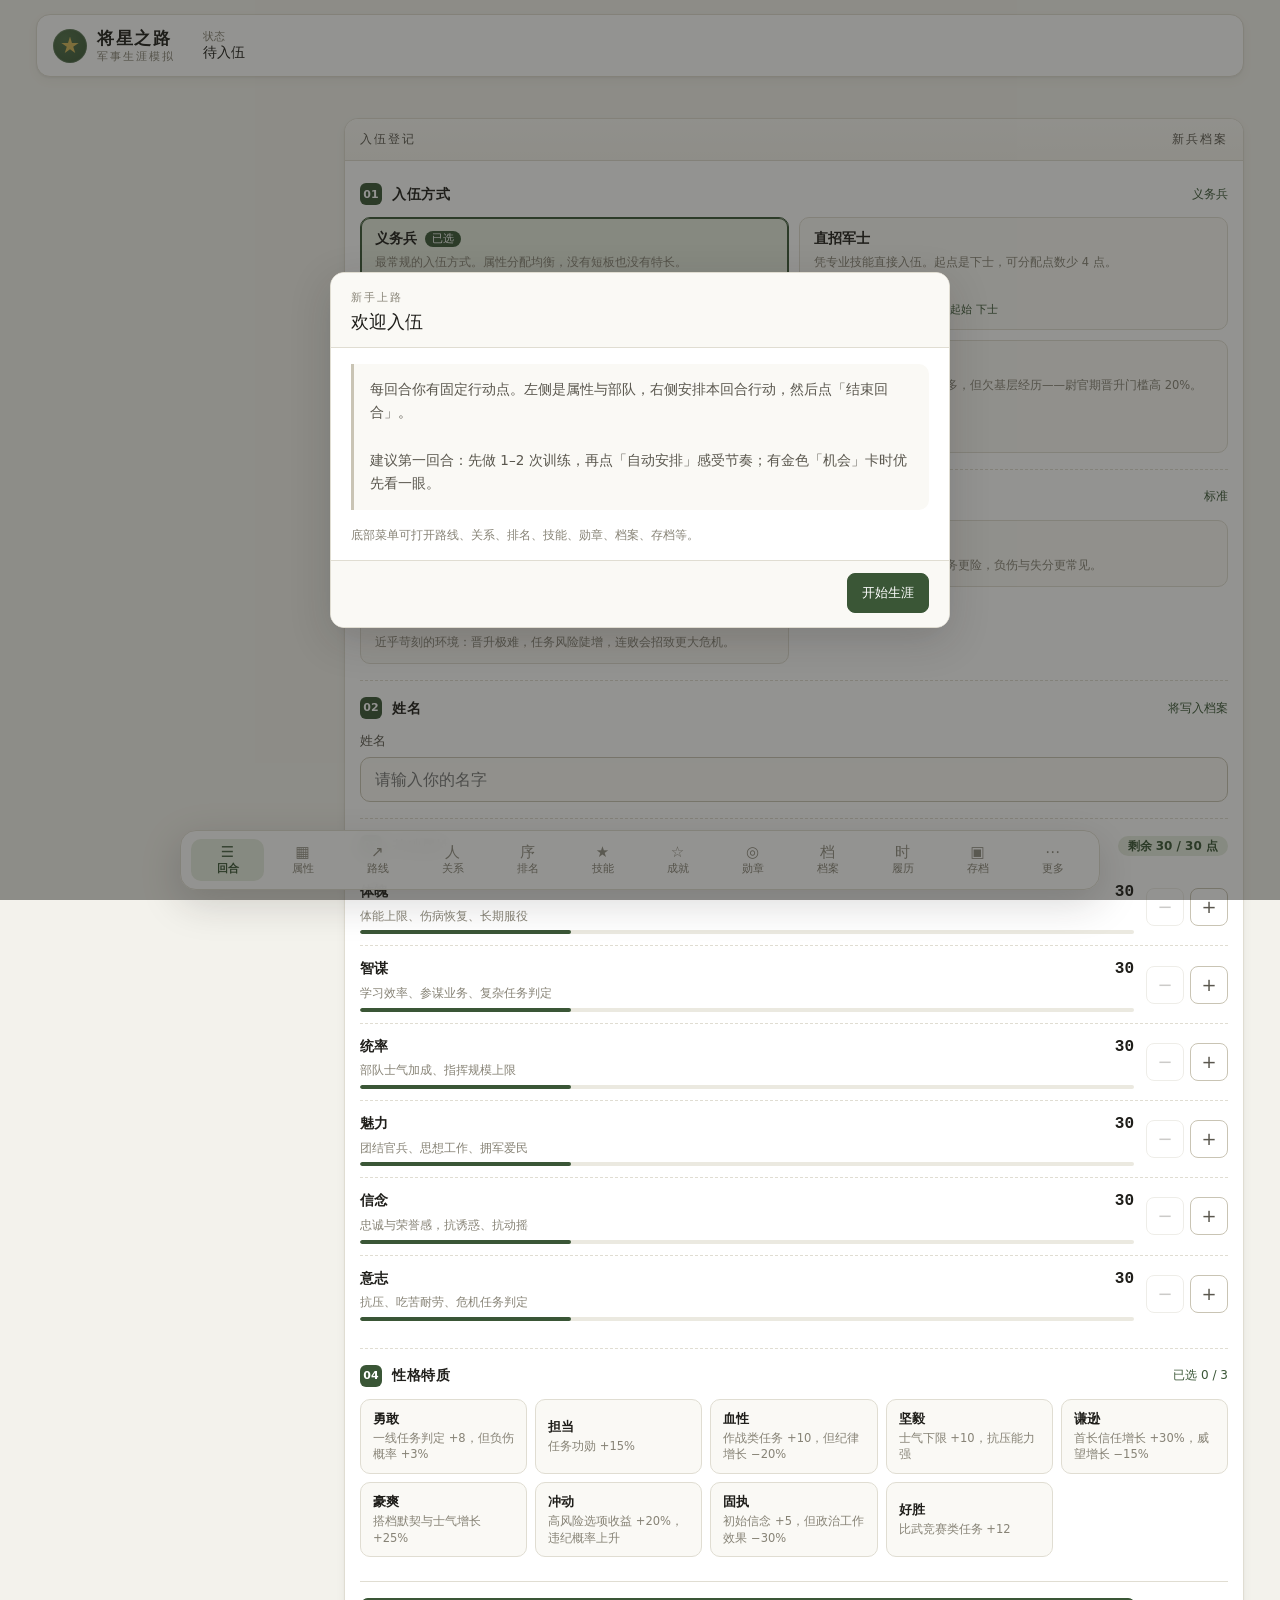
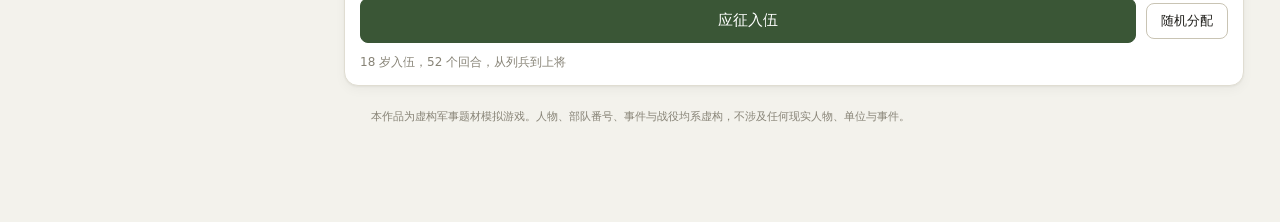
==== commit ffc7fe1d: "底部功能菜单：全部入口改为固定按钮栏，并优化渲染流畅度" ====
--- a/将星之路-单文件版.html
+++ b/将星之路-单文件版.html
@@ -153,7 +153,7 @@
   padding:
     calc(14px + var(--safe-t))
     calc(16px + var(--safe-r))
-    calc(36px + var(--safe-b))
+    calc(96px + var(--safe-b))
     calc(16px + var(--safe-l));
 }
 
@@ -255,12 +255,80 @@
   line-height: 0;
 }
 
-.topbar-actions {
+.topbar-actions { display: none; }
+
+/* ---------- 底部功能菜单 ---------- */
+.bottom-nav {
+  position: fixed;
+  left: 0;
+  right: 0;
+  bottom: 0;
+  z-index: 50;
   display: flex;
-  gap: 6px;
-  flex-shrink: 0;
-  flex-wrap: wrap;
-  justify-content: flex-end;
+  gap: 2px;
+  padding: 6px 6px calc(6px + var(--safe-b));
+  background: color-mix(in srgb, var(--surface) 92%, transparent);
+  border-top: 1px solid var(--border);
+  backdrop-filter: blur(10px);
+  -webkit-backdrop-filter: blur(10px);
+  overflow-x: auto;
+  overscroll-behavior-x: contain;
+  scrollbar-width: none;
+}
+.bottom-nav::-webkit-scrollbar { display: none; }
+
+.nav-item {
+  flex: 1 0 auto;
+  min-width: 52px;
+  max-width: 88px;
+  display: flex;
+  flex-direction: column;
+  align-items: center;
+  justify-content: center;
+  gap: 2px;
+  padding: 6px 4px;
+  border: none;
+  border-radius: 10px;
+  background: transparent;
+  color: var(--text-3);
+  font-size: 11px;
+  line-height: 1.2;
+  cursor: pointer;
+  touch-action: manipulation;
+  user-select: none;
+  -webkit-user-select: none;
+  transition: color 0.12s, background 0.12s;
+}
+
+.nav-item .nav-ico {
+  font-size: 15px;
+  line-height: 1;
+  opacity: 0.9;
+}
+
+.nav-item:active { background: var(--bg-alt); }
+.nav-item.on {
+  color: var(--olive);
+  background: var(--olive-soft);
+  font-weight: 600;
+}
+
+html.theme-dark .bottom-nav {
+  background: color-mix(in srgb, var(--surface) 94%, transparent);
+}
+
+@media (min-width: 900px) {
+  .bottom-nav {
+    left: 50%;
+    transform: translateX(-50%);
+    width: min(920px, calc(100% - 24px));
+    bottom: 10px;
+    border: 1px solid var(--border);
+    border-radius: 16px;
+    box-shadow: var(--shadow-lg);
+    padding: 8px 10px;
+  }
+  .nav-item { max-width: none; }
 }
 
 .btn {
@@ -2170,6 +2238,21 @@
 .save-msg.ok { color: var(--olive); }
 .save-msg.bad { color: var(--red); }
 
+.more-grid {
+  display: flex;
+  flex-direction: column;
+  gap: 8px;
+}
+
+.more-grid .opt { margin-bottom: 0; }
+
+@media (min-width: 640px) {
+  .more-grid {
+    display: grid;
+    grid-template-columns: 1fr 1fr;
+  }
+}
+
 .slot-list {
   display: flex;
   flex-direction: column;
@@ -2474,9 +2557,15 @@
     padding:
       calc(10px + var(--safe-t))
       calc(12px + var(--safe-r))
-      calc(28px + var(--safe-b))
+      calc(100px + var(--safe-b))
       calc(12px + var(--safe-l));
   }
+
+  .card { box-shadow: none; }
+  .action:hover:not(:disabled) { transform: none; }
+  .merit-fill { transition: none; }
+  .stat-fill { transition: none; }
+  .front-fill { transition: none; }
 
   .topbar {
     flex-direction: column;
@@ -2847,20 +2936,6 @@
       <div class="insignia" id="insignia" aria-hidden="true"></div>
     </div>
     <div class="career" id="career"></div>
-    <nav class="topbar-actions" id="topActions" aria-label="功能">
-      <button class="btn ghost" id="btnRoute">成长路线</button>
-      <button class="btn ghost" id="btnNetwork">关系网</button>
-      <button class="btn ghost" id="btnRank">同期排名</button>
-      <button class="btn ghost" id="btnSkills">技能树</button>
-      <button class="btn ghost" id="btnAchv">成就</button>
-      <button class="btn ghost" id="btnMedals">勋章墙</button>
-      <button class="btn ghost" id="btnProfile">生涯档案</button>
-      <button class="btn ghost" id="btnSaveIO">存档</button>
-      <button class="btn ghost" id="btnHelp" title="玩法与快捷键">帮助</button>
-      <button class="btn ghost" id="btnTheme" title="切换深浅色">主题</button>
-      <button class="btn ghost" id="btnHistory">履历</button>
-      <button class="btn ghost" id="btnRestart">重新开始</button>
-    </nav>
   </header>
 
   <div class="merit-wrap" id="meritWrap">
@@ -2876,6 +2951,29 @@
   <footer class="disclaimer">
     本作品为虚构军事题材模拟游戏。人物、部队番号、事件与战役均系虚构，不涉及任何现实人物、单位与事件。
   </footer>
+</div>
+
+<!-- 底部：全部功能按钮菜单 -->
+<nav class="bottom-nav" id="bottomNav" aria-label="功能菜单">
+  <button type="button" class="nav-item on" data-nav="turn" id="navTurn"><span class="nav-ico">☰</span><span>回合</span></button>
+  <button type="button" class="nav-item" data-nav="stats" id="navStats"><span class="nav-ico">▦</span><span>属性</span></button>
+  <button type="button" class="nav-item" data-nav="route" id="btnRoute"><span class="nav-ico">↗</span><span>路线</span></button>
+  <button type="button" class="nav-item" data-nav="network" id="btnNetwork"><span class="nav-ico">人</span><span>关系</span></button>
+  <button type="button" class="nav-item" data-nav="rank" id="btnRank"><span class="nav-ico">序</span><span>排名</span></button>
+  <button type="button" class="nav-item" data-nav="skills" id="btnSkills"><span class="nav-ico">★</span><span>技能</span></button>
+  <button type="button" class="nav-item" data-nav="achv" id="btnAchv"><span class="nav-ico">☆</span><span>成就</span></button>
+  <button type="button" class="nav-item" data-nav="medals" id="btnMedals"><span class="nav-ico">◎</span><span>勋章</span></button>
+  <button type="button" class="nav-item" data-nav="profile" id="btnProfile"><span class="nav-ico">档</span><span>档案</span></button>
+  <button type="button" class="nav-item" data-nav="history" id="btnHistory"><span class="nav-ico">时</span><span>履历</span></button>
+  <button type="button" class="nav-item" data-nav="save" id="btnSaveIO"><span class="nav-ico">▣</span><span>存档</span></button>
+  <button type="button" class="nav-item" data-nav="more" id="navMore"><span class="nav-ico">⋯</span><span>更多</span></button>
+</nav>
+
+<!-- 「更多」：帮助 / 主题 / 重开 -->
+<div id="moreActions" hidden>
+  <button type="button" id="btnHelp">帮助</button>
+  <button type="button" id="btnTheme">主题</button>
+  <button type="button" id="btnRestart">重新开始</button>
 </div>
 
 <div id="modalRoot"></div>
@@ -7676,7 +7774,7 @@
         每回合你有固定行动点。左侧是属性与部队，右侧安排本回合行动，然后点「结束回合」。<br><br>
         建议第一回合：先做 1–2 次训练，再点「自动安排」感受节奏；有金色「机会」卡时优先看一眼。
       </div>
-      <div class="hint-line">顶栏「帮助」可随时查看玩法与快捷键。</div>
+      <div class="hint-line">底部菜单可打开路线、关系、排名、技能、勋章、档案、存档等。</div>
     </div>
     <div class="modal-foot">
       <button class="btn primary" onclick="closeTutorial()">开始生涯</button>
@@ -7715,25 +7813,88 @@
   });
 }
 
+function setNavActive(key) {
+  const nav = $('bottomNav');
+  if (!nav || !nav.querySelectorAll) return;
+  nav.querySelectorAll('.nav-item').forEach(el => {
+    el.classList.toggle('on', el.getAttribute('data-nav') === key);
+  });
+}
+
+function scrollToEl(el) {
+  if (!el || !el.scrollIntoView) return;
+  try {
+    el.scrollIntoView({ behavior: 'smooth', block: 'start' });
+  } catch (e) {
+    el.scrollIntoView();
+  }
+}
+
+function bindBottomNav() {
+  const nav = $('bottomNav');
+  if (!nav) return;
+  nav.addEventListener('click', function (e) {
+    const btn = e.target && e.target.closest ? e.target.closest('.nav-item') : null;
+    if (!btn) return;
+    const key = btn.getAttribute('data-nav');
+    setNavActive(key);
+    sfx('click');
+    if (key === 'turn') { scrollToEl($('main')); return; }
+    if (key === 'stats') { scrollToEl($('sidebar')); return; }
+    if (key === 'more') { openMoreSheet(); return; }
+    if (key === 'route') openRoute();
+    else if (key === 'network') openNetwork();
+    else if (key === 'rank') openRanking();
+    else if (key === 'skills') openSkills();
+    else if (key === 'achv') openAchv();
+    else if (key === 'medals') openMedals();
+    else if (key === 'profile') openProfile();
+    else if (key === 'history') openHistory();
+    else if (key === 'save') openSaveIO();
+  }, { passive: true });
+}
+
+function openMoreSheet() {
+  openModal(`
+    <div class="modal-head">
+      <div class="kicker">更多</div>
+      <h2>设置与说明</h2>
+    </div>
+    <div class="modal-body">
+      <div class="more-grid">
+        <button type="button" class="opt" onclick="closeModal();openHelp()">
+          <div class="o-label">帮助</div>
+          <div class="o-hint">玩法说明与桌面快捷键</div>
+        </button>
+        <button type="button" class="opt" onclick="closeModal();toggleTheme()">
+          <div class="o-label">切换主题</div>
+          <div class="o-hint">深色 / 浅色，自动记忆</div>
+        </button>
+        <button type="button" class="opt risky" onclick="doRestart()">
+          <div class="o-label">重新开始</div>
+          <div class="o-hint">只清空当前存档槽，其他槽保留</div>
+        </button>
+      </div>
+      <div class="hint-line">成就、勋章、传承为全局收藏，不随「重新开始」清空。</div>
+    </div>
+    <div class="modal-foot"><button class="btn primary" onclick="closeModal()">关闭</button></div>`);
+}
+
+function doRestart() {
+  if (confirm('确定要放弃当前槽（槽 ' + getActiveSlot() + '）的生涯，重新开始吗？其他槽不受影响。')) {
+    clearSave();
+    location.reload();
+  }
+}
+
 function init() {
   applyTheme();
   bindKeys();
-  $('btnSkills').onclick = openSkills;
-  $('btnHistory').onclick = openHistory;
-  $('btnRank').onclick = openRanking;
-  $('btnRoute').onclick = openRoute;
-  $('btnAchv').onclick = openAchv;
-  $('btnMedals').onclick = openMedals;
-  $('btnProfile').onclick = openProfile;
-  $('btnSaveIO').onclick = openSaveIO;
-  $('btnHelp').onclick = openHelp;
-  $('btnTheme').onclick = toggleTheme;
-  $('btnNetwork').onclick = openNetwork;
-  $('btnRestart').onclick = () => {
-    if (confirm('确定要放弃当前槽（槽 ' + getActiveSlot() + '）的生涯，重新开始吗？其他槽不受影响。')) {
-      clearSave(); location.reload();
-    }
-  };
+  bindBottomNav();
+  // 「更多」抽屉里的隐藏入口
+  if ($('btnHelp')) $('btnHelp').onclick = openHelp;
+  if ($('btnTheme')) $('btnTheme').onclick = toggleTheme;
+  if ($('btnRestart')) $('btnRestart').onclick = doRestart;
   const saved = loadGame();
   if (saved && !saved.ended) {
     S = normalizeSave(saved);
@@ -8000,6 +8161,18 @@
 }
 
 /* ================= 渲染 ================= */
+let __renderQueued = false;
+function scheduleRender() {
+  if (__renderQueued) return;
+  __renderQueued = true;
+  const run = () => {
+    __renderQueued = false;
+    renderAll();
+  };
+  if (typeof requestAnimationFrame === 'function') requestAnimationFrame(run);
+  else setTimeout(run, 0);
+}
+
 function renderAll() {
   renderTop();
   renderSidebar();
@@ -8192,11 +8365,11 @@
   const r = doAction(S, id);
   if (!r.ok) return;
   sfx('action');
-  renderTop(); renderSidebar(); renderMain();
+  scheduleRender();
 }
 function onAutoArrange() {
   autoSpendAP(S);
-  renderTop(); renderSidebar(); renderMain();
+  scheduleRender();
 }
 function onEndTurn() {
   const res = finishTurn(S);
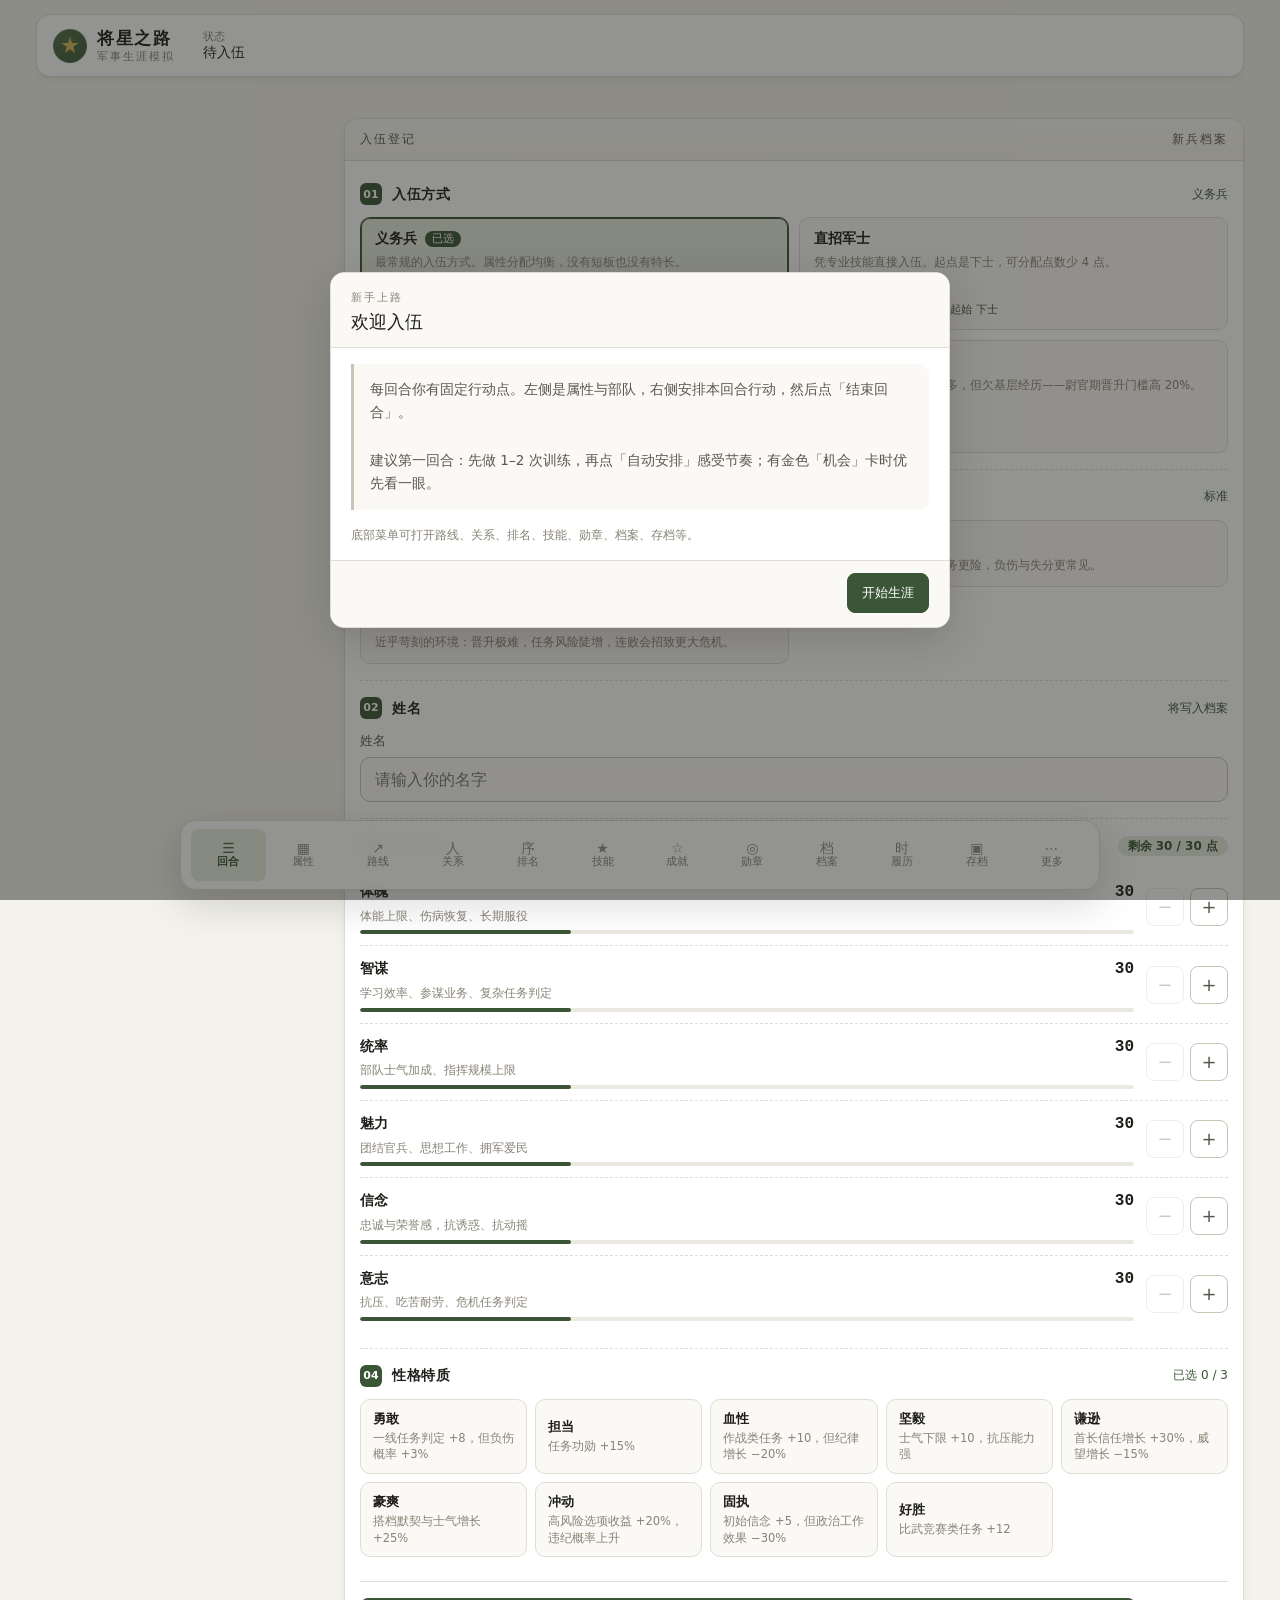
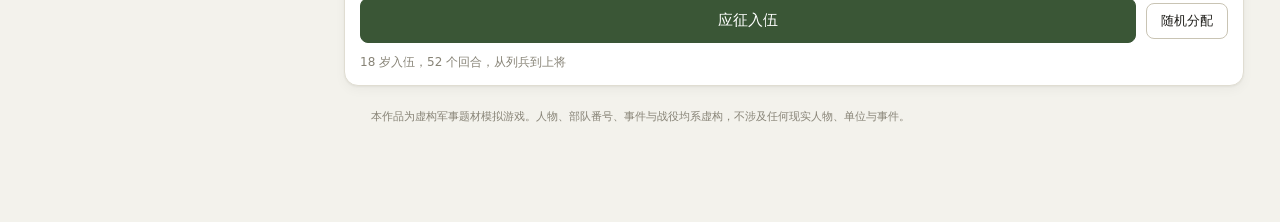
==== commit 032f4909: "手机端单屏切换：禁横滑、菜单换面板、压缩页面长度" ====
--- a/将星之路-单文件版.html
+++ b/将星之路-单文件版.html
@@ -109,6 +109,7 @@
 html {
   -webkit-text-size-adjust: 100%;
   text-size-adjust: 100%;
+  overflow-x: hidden;
 }
 
 html, body {
@@ -120,6 +121,8 @@
   line-height: 1.6;
   -webkit-font-smoothing: antialiased;
   -webkit-tap-highlight-color: transparent;
+  overflow-x: hidden;
+  max-width: 100%;
 }
 
 body.modal-open { overflow: hidden; touch-action: none; }
@@ -264,44 +267,49 @@
   right: 0;
   bottom: 0;
   z-index: 50;
-  display: flex;
-  gap: 2px;
-  padding: 6px 6px calc(6px + var(--safe-b));
-  background: color-mix(in srgb, var(--surface) 92%, transparent);
+  display: grid;
+  grid-template-columns: repeat(6, minmax(0, 1fr));
+  gap: 2px 0;
+  padding: 4px 4px calc(4px + var(--safe-b));
+  background: color-mix(in srgb, var(--surface) 94%, transparent);
   border-top: 1px solid var(--border);
   backdrop-filter: blur(10px);
   -webkit-backdrop-filter: blur(10px);
-  overflow-x: auto;
-  overscroll-behavior-x: contain;
-  scrollbar-width: none;
-}
-.bottom-nav::-webkit-scrollbar { display: none; }
+  overflow: hidden;
+  max-width: 100vw;
+}
 
 .nav-item {
-  flex: 1 0 auto;
-  min-width: 52px;
-  max-width: 88px;
   display: flex;
   flex-direction: column;
   align-items: center;
   justify-content: center;
-  gap: 2px;
-  padding: 6px 4px;
+  gap: 1px;
+  padding: 5px 2px;
+  min-height: 48px;
   border: none;
-  border-radius: 10px;
+  border-radius: 8px;
   background: transparent;
   color: var(--text-3);
-  font-size: 11px;
-  line-height: 1.2;
+  font-size: 10px;
+  line-height: 1.15;
   cursor: pointer;
   touch-action: manipulation;
   user-select: none;
   -webkit-user-select: none;
-  transition: color 0.12s, background 0.12s;
+  min-width: 0;
+  overflow: hidden;
+}
+
+.nav-item span:last-child {
+  max-width: 100%;
+  overflow: hidden;
+  text-overflow: ellipsis;
+  white-space: nowrap;
 }
 
 .nav-item .nav-ico {
-  font-size: 15px;
+  font-size: 14px;
   line-height: 1;
   opacity: 0.9;
 }
@@ -327,8 +335,9 @@
     border-radius: 16px;
     box-shadow: var(--shadow-lg);
     padding: 8px 10px;
-  }
-  .nav-item { max-width: none; }
+    grid-template-columns: repeat(12, minmax(0, 1fr));
+  }
+  .nav-item { min-height: 52px; font-size: 11px; }
 }
 
 .btn {
@@ -684,6 +693,9 @@
   color: var(--text-3);
   line-height: 1.6;
 }
+
+/* 桌面隐藏属性页里的日志副本 */
+.log-side { display: none; }
 
 /* ---------- 弹窗 ---------- */
 .overlay {
@@ -2549,16 +2561,18 @@
   }
 }
 
-/* ================= 手机 ================= */
+/* ================= 手机：单屏切换，禁止横滑 ================= */
 @media (max-width: 768px) {
   html, body { font-size: 15px; }
 
   #app {
     padding:
-      calc(10px + var(--safe-t))
-      calc(12px + var(--safe-r))
-      calc(100px + var(--safe-b))
-      calc(12px + var(--safe-l));
+      calc(8px + var(--safe-t))
+      calc(10px + var(--safe-r))
+      calc(108px + var(--safe-b))
+      calc(10px + var(--safe-l));
+    max-width: 100vw;
+    overflow-x: hidden;
   }
 
   .card { box-shadow: none; }
@@ -2567,114 +2581,94 @@
   .stat-fill { transition: none; }
   .front-fill { transition: none; }
 
+  /* 主区 / 属性区一次只显示一个，由底部菜单切换 */
+  .layout {
+    display: block;
+    margin-top: 10px;
+  }
+  .layout > .sidebar,
+  .layout > .main {
+    width: 100%;
+    max-width: 100%;
+    min-width: 0;
+  }
+  body[data-view="turn"] .sidebar { display: none; }
+  body[data-view="stats"] .main { display: none; }
+  body[data-view="turn"] .main { display: flex; }
+  body[data-view="stats"] .sidebar { display: flex; }
+
+  /* 日志：回合页不显示，放在属性页，避免整页过长 */
+  body[data-view="turn"] .main .log-card { display: none; }
+  .sidebar .log-side { display: block; }
+
   .topbar {
     flex-direction: column;
     align-items: stretch;
-    gap: 10px;
-    padding: 12px;
+    gap: 8px;
+    padding: 10px;
     border-radius: 12px;
   }
 
   .topbar-id {
     justify-content: space-between;
-  }
-
-  .brand {
-    min-width: 0;
-  }
-
-  .brand-text h1 { font-size: 16px; }
-
-  /* 军龄条：横向滑动 */
+    gap: 8px;
+  }
+
+  .brand-text h1 { font-size: 15px; }
+  .brand-text p { display: none; }
+  .brand-mark { width: 28px; height: 28px; }
+
+  /* 军龄：单行压缩，绝不左右滑 */
   .career {
     display: flex;
     flex-wrap: nowrap;
-    gap: 8px;
-    overflow-x: auto;
-    overscroll-behavior-x: contain;
-    -webkit-overflow-scrolling: touch;
-    padding-bottom: 2px;
-    margin: 0 -2px;
-    scrollbar-width: none;
-  }
-  .career::-webkit-scrollbar { display: none; }
-
+    gap: 6px;
+    overflow: hidden;
+    min-width: 0;
+    width: 100%;
+  }
   .career-item {
-    flex: 0 0 auto;
-    padding: 6px 10px;
+    flex: 1 1 0;
+    min-width: 0;
+    padding: 5px 6px;
     background: var(--surface-2);
     border: 1px solid var(--border);
     border-radius: 8px;
-    min-width: 0;
-  }
+  }
+  .career-item .k { font-size: 10px; }
   .career-item .v {
-    max-width: none;
-    font-size: 13px;
+    font-size: 12px;
+    max-width: 100%;
+    overflow: hidden;
+    text-overflow: ellipsis;
+    white-space: nowrap;
   }
   .career-item .v .mini-tag { display: none; }
-
-  .insignia {
-    margin-left: 0;
-    align-self: center;
-    flex: 0 0 auto;
-  }
+  /* 次要信息手机隐藏，保证一屏装得下 */
+  .career-item.opt-item { display: none; }
+
   .insignia svg {
-    width: 64px !important;
+    width: 56px !important;
     height: auto !important;
   }
 
-  /* 功能按钮：横向滑动胶囊 */
-  .topbar-actions {
-    display: flex;
-    flex-wrap: nowrap;
-    overflow-x: auto;
-    gap: 6px;
-    width: 100%;
-    padding-bottom: 2px;
-    margin: 0 -2px;
-    scrollbar-width: none;
-  }
-  .topbar-actions::-webkit-scrollbar { display: none; }
-
-  .topbar-actions .btn {
-    flex: 0 0 auto;
-    min-height: 40px;
-    padding: 8px 12px;
-    font-size: 12.5px;
-    border-radius: 999px;
-  }
-
-  .merit-wrap { margin-top: 10px; }
+  .merit-wrap { margin-top: 8px; }
   .merit-label {
     flex-direction: column;
     gap: 2px;
+    font-size: 11px;
   }
   .merit-label span:last-child { text-align: left; }
-
-  .layout {
-    grid-template-columns: 1fr;
-    gap: 12px;
-    margin-top: 12px;
-  }
-
-  /* 主区优先，属性区在下 */
-  .sidebar { order: 2; }
-  .main { order: 1; }
 
   .card { border-radius: 12px; }
   .card-body { padding: 12px; }
   .card-head { padding: 10px 12px; }
 
-  /* 回合条：上下两行，主操作更易点 */
   .turn-head {
     flex-direction: column;
     align-items: stretch;
   }
-
-  .ap-box {
-    justify-content: space-between;
-  }
-
+  .ap-box { justify-content: space-between; }
   .ap-box .btn {
     flex: 1 1 auto;
     min-height: var(--tap);
@@ -2685,40 +2679,29 @@
     grid-template-columns: 1fr 1fr;
     gap: 8px;
   }
-
   .action {
-    min-height: 84px;
-    padding: 12px;
-  }
-
-  .log-list { max-height: 220px; }
-
-  /* 弹窗：底部抽屉，贴合全面屏 */
+    min-height: 78px;
+    padding: 10px;
+  }
+
+  .log-list { max-height: 200px; }
+
+  /* 弹窗：底部抽屉，宽度 100%，不横滑 */
   .overlay {
     align-items: flex-end;
     padding: 0;
     background: rgba(31, 30, 26, 0.55);
   }
-
   .modal,
   .modal.wide {
-    max-width: none;
+    max-width: 100vw;
     width: 100%;
-    max-height: min(92dvh, 100%);
+    max-height: min(90dvh, 100%);
     border-radius: 16px 16px 0 0;
     border-bottom: none;
-    animation: sheet 0.24s cubic-bezier(0.22, 1, 0.36, 1);
-  }
-
-  @keyframes sheet {
-    from { transform: translateY(24px); opacity: 0.6; }
-    to { transform: none; opacity: 1; }
-  }
-
-  .modal-head {
-    padding: 14px 16px 12px;
-    position: relative;
-  }
+    overflow-x: hidden;
+  }
+  .modal-head { padding: 14px 14px 12px; }
   .modal-head::before {
     content: "";
     position: absolute;
@@ -2731,23 +2714,20 @@
     background: var(--border-strong);
     opacity: 0.7;
   }
-  .modal-head h2 { font-size: 17px; }
-
-  .modal-body { padding: 14px 16px; }
-
+  .modal-head { position: relative; }
+  .modal-head h2 { font-size: 16px; }
+  .modal-body { padding: 12px 14px; overflow-x: hidden; }
   .modal-foot {
-    padding: 10px 16px calc(12px + var(--safe-b));
+    padding: 10px 12px calc(10px + var(--safe-b));
     justify-content: stretch;
   }
   .modal-foot .btn {
     flex: 1 1 auto;
     min-height: var(--tap);
-  }
-
-  .narrative {
-    padding: 12px 14px;
-    margin-bottom: 14px;
-  }
+    min-width: 0;
+  }
+
+  .narrative { padding: 12px 12px; margin-bottom: 12px; }
 
   .skill-row {
     display: grid;
@@ -2760,29 +2740,17 @@
   }
   .skill-row .s-name { grid-area: name; }
   .skill-row .skill-lv { grid-area: lv; }
-  .skill-row .s-cost {
-    grid-area: cost;
-    text-align: right;
-    align-self: center;
-  }
+  .skill-row .s-cost { grid-area: cost; text-align: right; align-self: center; }
   .skill-row .s-btn { grid-area: btn; margin-left: 0; }
   .skill-row .s-btn button { width: 100%; min-height: var(--tap); }
 
-  .alloc-row {
-    gap: 10px;
-  }
-  .alloc-ctrl button {
-    width: 40px;
-    height: 40px;
-  }
-
-  /* 创建页：入伍方式单列，主按钮吸底 */
-  .enlist-pick {
-    grid-template-columns: 1fr;
-  }
-  .trait-pick {
-    grid-template-columns: 1fr 1fr;
-  }
+  .alloc-row { gap: 10px; }
+  .alloc-ctrl button { width: 40px; height: 40px; }
+
+  .enlist-pick { grid-template-columns: 1fr; }
+  .trait-pick { grid-template-columns: 1fr 1fr; }
+  .motto-pick { grid-template-columns: 1fr; }
+
   .setup-actions {
     position: sticky;
     bottom: 0;
@@ -2795,50 +2763,11 @@
     flex: 1.4 1 auto;
     min-height: var(--tap);
   }
-  .setup-actions-row .btn:not(.primary) {
-    min-height: var(--tap);
-  }
-
-  /* 任务推演 */
-  .task-steps {
-    gap: 4px;
-  }
-  .task-step span {
-    display: none;
-  }
-  .task-step.on span,
-  .task-step.done span {
-    display: inline;
-  }
-  .task-step {
-    padding: 3px 7px 3px 3px;
-    font-size: 11px;
-  }
-
-  .deploy-bar {
-    align-items: flex-start;
-    flex-direction: column;
-    gap: 8px;
-  }
-
-  .front-top {
-    align-items: flex-start;
-  }
-  .front-top .alloc-ctrl button {
-    width: 40px;
-    height: 40px;
-  }
-
-  .preview {
-    grid-template-columns: repeat(3, 1fr);
-    gap: 6px;
-  }
-  .preview-item {
-    padding: 8px 8px;
-  }
+
+  .preview { grid-template-columns: repeat(3, 1fr); gap: 6px; }
+  .preview-item { padding: 8px; }
   .preview-item .pv { font-size: 15px; }
 
-  /* 排名：两行信息 */
   .rank-row {
     grid-template-columns: 32px minmax(0, 1fr) auto;
     grid-template-areas:
@@ -2860,12 +2789,26 @@
   .achv-row .ar-name { grid-column: 2; }
   .achv-row .ar-desc { grid-column: 2; }
 
-  .ending-hero { padding: 24px 16px 18px; }
-  .ending-hero h2 { font-size: 22px; }
-
-  .motto-pick {
-    grid-template-columns: 1fr;
-  }
+  .medal-grid { grid-template-columns: 1fr 1fr; gap: 8px; }
+  .medal-cell { min-height: 136px; padding: 10px 8px; }
+  .medal-art svg { width: 46px; height: 52px; }
+
+  .summary-grid { grid-template-columns: 1fr 1fr; }
+
+  .slot-row { grid-template-columns: 64px 1fr; }
+  .slot-btns { grid-column: 1 / -1; }
+
+  .ending-hero { padding: 22px 14px 16px; }
+  .ending-hero h2 { font-size: 20px; }
+
+  .disclaimer {
+    margin-top: 14px;
+    font-size: 10px;
+  }
+
+  .front-top { align-items: flex-start; }
+  .front-top .alloc-ctrl button { width: 40px; height: 40px; }
+  .deploy-bar { flex-direction: column; align-items: flex-start; gap: 8px; }
 
   .route-switch {
     flex-direction: column;
@@ -2875,23 +2818,15 @@
 
   .npc-row { gap: 10px; }
   .npc-growth { width: 64px; }
-
-  .disclaimer {
-    margin-top: 16px;
-    font-size: 10.5px;
-  }
-}
-
-/* 小屏手机（iPhone SE 等） */
+}
+
+/* 小屏手机 */
 @media (max-width: 380px) {
   .action-grid { grid-template-columns: 1fr; }
   .action { min-height: 0; }
-  .brand-text p { display: none; }
-  .preview { gap: 6px; }
-  .summary-grid {
-    grid-template-columns: 1fr 1fr;
-  }
   .trait-pick { grid-template-columns: 1fr; }
+  .nav-item { font-size: 9.5px; min-height: 46px; }
+  .nav-item .nav-ico { font-size: 13px; }
 }
 
 /* 横屏手机：限制弹窗高度，避免被状态栏/键盘压扁 */
@@ -2922,7 +2857,7 @@
 
 </style>
 </head>
-<body>
+<body data-view="turn">
 <div id="app">
   <header class="topbar">
     <div class="topbar-id">
@@ -2953,7 +2888,7 @@
   </footer>
 </div>
 
-<!-- 底部：全部功能按钮菜单 -->
+<!-- 底部：两行按钮菜单，全部在一屏内，无需左右滑 -->
 <nav class="bottom-nav" id="bottomNav" aria-label="功能菜单">
   <button type="button" class="nav-item on" data-nav="turn" id="navTurn"><span class="nav-ico">☰</span><span>回合</span></button>
   <button type="button" class="nav-item" data-nav="stats" id="navStats"><span class="nav-ico">▦</span><span>属性</span></button>
@@ -2969,7 +2904,6 @@
   <button type="button" class="nav-item" data-nav="more" id="navMore"><span class="nav-ico">⋯</span><span>更多</span></button>
 </nav>
 
-<!-- 「更多」：帮助 / 主题 / 重开 -->
 <div id="moreActions" hidden>
   <button type="button" id="btnHelp">帮助</button>
   <button type="button" id="btnTheme">主题</button>
@@ -7821,13 +7755,16 @@
   });
 }
 
-function scrollToEl(el) {
-  if (!el || !el.scrollIntoView) return;
+function setMobileView(view) {
+  const v = view === 'stats' ? 'stats' : 'turn';
+  try { document.body.setAttribute('data-view', v); } catch (e) {}
+  setNavActive(v);
+}
+
+function isMobileUI() {
   try {
-    el.scrollIntoView({ behavior: 'smooth', block: 'start' });
-  } catch (e) {
-    el.scrollIntoView();
-  }
+    return typeof matchMedia === 'function' && matchMedia('(max-width: 768px)').matches;
+  } catch (e) { return false; }
 }
 
 function bindBottomNav() {
@@ -7837,10 +7774,11 @@
     const btn = e.target && e.target.closest ? e.target.closest('.nav-item') : null;
     if (!btn) return;
     const key = btn.getAttribute('data-nav');
+    sfx('click');
+    // 手机：回合/属性只切主面板，不弹窗
+    if (key === 'turn') { setMobileView('turn'); window.scrollTo(0, 0); return; }
+    if (key === 'stats') { setMobileView('stats'); window.scrollTo(0, 0); return; }
     setNavActive(key);
-    sfx('click');
-    if (key === 'turn') { scrollToEl($('main')); return; }
-    if (key === 'stats') { scrollToEl($('sidebar')); return; }
     if (key === 'more') { openMoreSheet(); return; }
     if (key === 'route') openRoute();
     else if (key === 'network') openNetwork();
@@ -8189,17 +8127,17 @@
   $('insignia').innerHTML = insigniaSVG(S.rankIdx, 84);
   const pos = getPosition(S);
   $('career').innerHTML = `
-    <div class="career-item"><span class="k">姓名</span><span class="v">${S.name}${motto ? ` <span class="mini-tag">${motto.name}</span>` : ''}</span></div>
-    <div class="career-item"><span class="k">出身</span><span class="v">${en.short}</span></div>
+    <div class="career-item opt-item"><span class="k">姓名</span><span class="v">${S.name}${motto ? ` <span class="mini-tag">${motto.name}</span>` : ''}</span></div>
+    <div class="career-item opt-item"><span class="k">出身</span><span class="v">${en.short}</span></div>
     <div class="career-item"><span class="k">军衔</span><span class="v rank">${rank.name}</span></div>
     <div class="career-item"><span class="k">职务</span><span class="v" style="color:${POSITION_TYPES[pos.type] ? POSITION_TYPES[pos.type].color : 'var(--olive)'}">${pos.name}</span></div>
-    <div class="career-item"><span class="k">年龄</span><span class="v">${S.age} 岁</span></div>
-    <div class="career-item"><span class="k">阶段</span><span class="v">${st.name}</span></div>
+    <div class="career-item"><span class="k">年龄</span><span class="v">${S.age}岁</span></div>
+    <div class="career-item opt-item"><span class="k">阶段</span><span class="v">${st.name}</span></div>
     ${route
-      ? `<div class="career-item"><span class="k">路线</span><span class="v" style="color:${route.color}">${route.short}</span></div>`
-      : `<div class="career-item"><span class="k">路线</span><span class="v" style="color:var(--text-3)">未定</span></div>`}
-    <div class="career-item"><span class="k">存档槽</span><span class="v">${S.slot || getActiveSlot()} / ${SAVE_SLOT_COUNT}</span></div>
-    <div class="career-item"><span class="k">同期位次</span><span class="v ${rk.pos <= 2 ? 'good' : rk.pos >= 7 ? 'bad' : ''}">第 ${rk.pos} / ${rk.total}</span></div>`;
+      ? `<div class="career-item opt-item"><span class="k">路线</span><span class="v" style="color:${route.color}">${route.short}</span></div>`
+      : `<div class="career-item opt-item"><span class="k">路线</span><span class="v" style="color:var(--text-3)">未定</span></div>`}
+    <div class="career-item opt-item"><span class="k">存档槽</span><span class="v">${S.slot || getActiveSlot()}/${SAVE_SLOT_COUNT}</span></div>
+    <div class="career-item"><span class="k">位次</span><span class="v ${rk.pos <= 2 ? 'good' : rk.pos >= 7 ? 'bad' : ''}">${rk.pos}/${rk.total}</span></div>`;
 
   const next = RANKS[S.rankIdx + 1];
   const capReached = next && (S.rankIdx + 1) > st.maxRank;
@@ -8272,6 +8210,18 @@
         ${S.unit ? bar('凝聚力', S.unit.cohesion, 100, 'prestige') + bar('训练水平', S.unit.training, 100, 'trust') : ''}
       </div>
     </div>
+    <div class="card log-side">
+      <div class="card-head"><span>生涯日志</span><span>${S.log.length}</span></div>
+      <div class="card-body">
+        <div class="log-list">
+          ${S.log.slice(0, 20).map(l => `
+            <div class="log-item ${l.kind}">
+              <span class="ly">第${l.year}年</span>
+              <span><b>${l.title}</b> · ${l.text}</span>
+            </div>`).join('') || '<div class="empty">还没有记录。</div>'}
+        </div>
+      </div>
+    </div>
     <div class="card">
       <div class="card-head"><span>基础属性</span><span>上限 110</span></div>
       <div class="card-body">${attrHTML}</div>
@@ -8346,7 +8296,7 @@
       <div class="card-body"><div class="action-groups">${groupsHTML}</div></div>
     </div>
 
-    <div class="card">
+    <div class="card log-card">
       <div class="card-head"><span>生涯日志</span><span>共 ${S.log.length} 条</span></div>
       <div class="card-body">
         <div class="log-list">
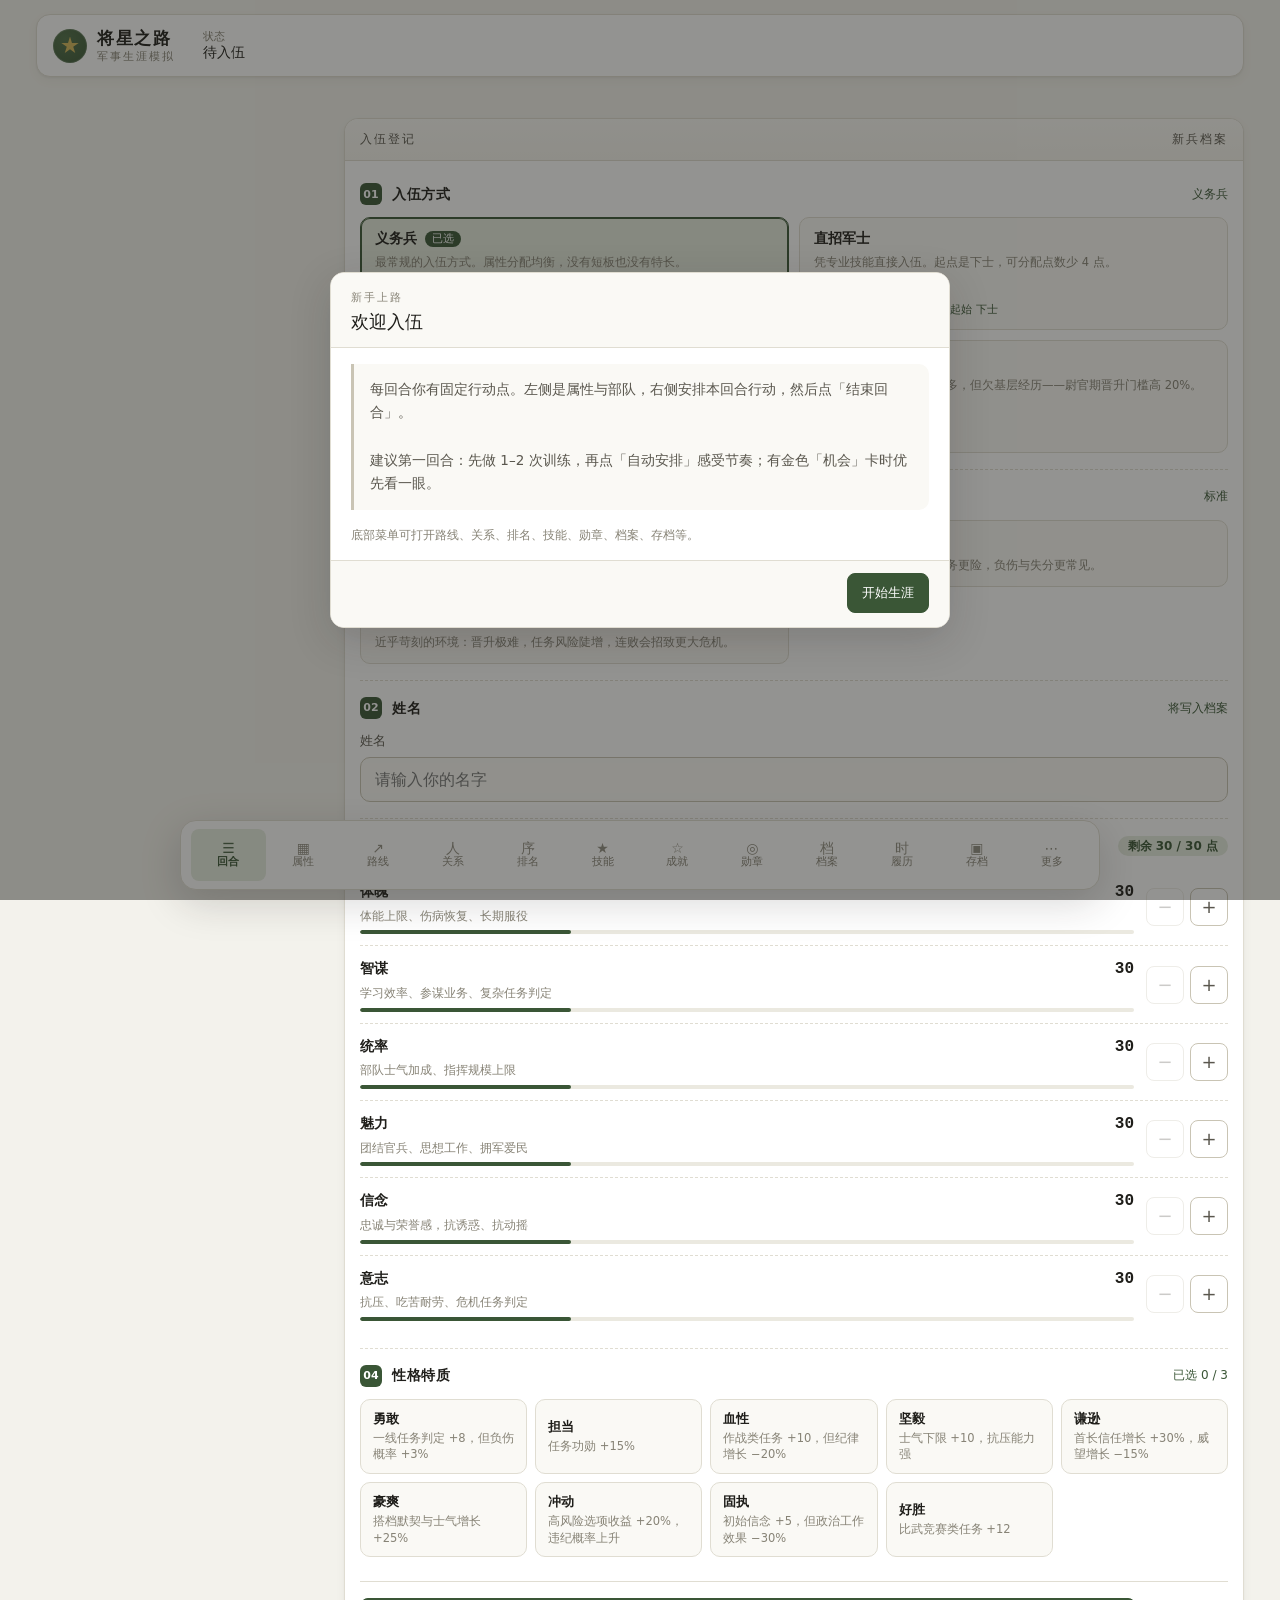
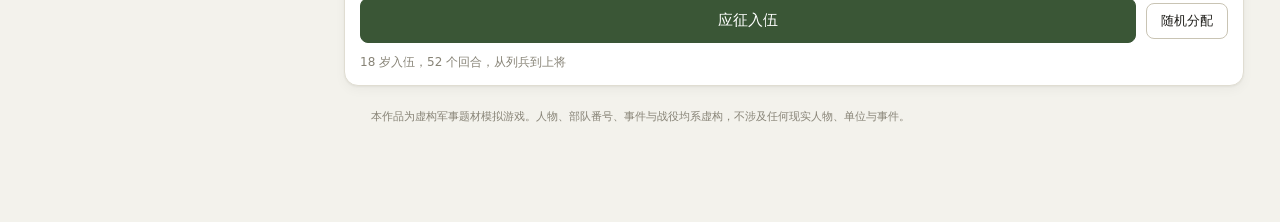
==== commit d870fa61: "修复卡页面：流程弹窗锁定/队列异常恢复/防双击结束回合/去底栏模糊" ====
--- a/将星之路-单文件版.html
+++ b/将星之路-单文件版.html
@@ -271,10 +271,8 @@
   grid-template-columns: repeat(6, minmax(0, 1fr));
   gap: 2px 0;
   padding: 4px 4px calc(4px + var(--safe-b));
-  background: color-mix(in srgb, var(--surface) 94%, transparent);
+  background: var(--surface);
   border-top: 1px solid var(--border);
-  backdrop-filter: blur(10px);
-  -webkit-backdrop-filter: blur(10px);
   overflow: hidden;
   max-width: 100vw;
 }
@@ -322,7 +320,7 @@
 }
 
 html.theme-dark .bottom-nav {
-  background: color-mix(in srgb, var(--surface) 94%, transparent);
+  background: var(--surface);
 }
 
 @media (min-width: 900px) {
@@ -7726,6 +7724,8 @@
     if (e.metaKey || e.ctrlKey || e.altKey) return;
     const k = (e.key || '').toLowerCase();
     if (k === 'escape') {
+      // 流程弹窗（事件/任务/晋升）不可 Esc 关闭，避免队列卡死
+      if (window.__flowLock) return;
       if (document.getElementById('modalRoot') && document.getElementById('modalRoot').innerHTML) closeModal();
       return;
     }
@@ -8300,7 +8300,7 @@
       <div class="card-head"><span>生涯日志</span><span>共 ${S.log.length} 条</span></div>
       <div class="card-body">
         <div class="log-list">
-          ${S.log.slice(0, 40).map(l => `
+          ${S.log.slice(0, 24).map(l => `
             <div class="log-item ${l.kind}">
               <span class="ly">第${l.year}年</span>
               <span><b>${l.title}</b> · ${l.text}</span>
@@ -8322,36 +8322,68 @@
   scheduleRender();
 }
 function onEndTurn() {
-  const res = finishTurn(S);
-  QUEUE = res.queue || [];
-  saveGame(S);
-  if (res.finished) { showEnding(); return; }
-  processQueue();
-}
-
-/* ================= 队列 ================= */
-function processQueue() {
-  if (S.ended) { showEnding(); return; }
-  if (QUEUE.length === 0) {
+  if (!S || S.ended) return;
+  // 弹窗打开时禁止再结束回合，防止队列被覆盖导致卡死
+  const mr = $('modalRoot');
+  if (mr && mr.innerHTML) return;
+  if (window.__endingTurn) return;
+  window.__endingTurn = true;
+  try {
+    const res = finishTurn(S);
+    QUEUE = res.queue || [];
+    saveGame(S);
+    if (res.finished) { showEnding(); return; }
+    processQueue();
+  } catch (err) {
+    try { console.error('onEndTurn', err); } catch (e) {}
+    QUEUE = [];
+    closeModal();
     beginTurn(S);
     saveGame(S);
     renderAll();
-    return;
-  }
-  const item = QUEUE.shift();
-  if (item.type === 'stage') showStage(item.data);
-  else if (item.type === 'echo') showEcho(item.data);
-  else if (item.type === 'route') showRouteChoice();
-  else if (item.type === 'event') showEvent(item.data);
-  else if (item.type === 'task') showTask(item.data);
-  else if (item.type === 'promotion') showPromotion(item.data);
-  else if (item.type === 'review') showReview(item.data);
-  else if (item.type === 'era') showEra(item.data);
-  else processQueue();
+  } finally {
+    window.__endingTurn = false;
+  }
+}
+
+/* ================= 队列 ================= */
+function processQueue() {
+  try {
+    if (!S) { closeModal(); return; }
+    if (S.ended) { showEnding(); return; }
+    if (!QUEUE || QUEUE.length === 0) {
+      window.__flowLock = false;
+      beginTurn(S);
+      saveGame(S);
+      renderAll();
+      return;
+    }
+    const item = QUEUE.shift();
+    if (!item) { processQueue(); return; }
+    if (item.type === 'stage') showStage(item.data);
+    else if (item.type === 'echo') showEcho(item.data);
+    else if (item.type === 'route') showRouteChoice();
+    else if (item.type === 'event') showEvent(item.data);
+    else if (item.type === 'task') showTask(item.data);
+    else if (item.type === 'promotion') showPromotion(item.data);
+    else if (item.type === 'review') showReview(item.data);
+    else if (item.type === 'era') showEra(item.data);
+    else processQueue();
+  } catch (err) {
+    try { console.error('processQueue', err); } catch (e) {}
+    QUEUE = [];
+    window.__flowLock = false;
+    closeModal();
+    if (S && !S.ended) {
+      beginTurn(S);
+      saveGame(S);
+      renderAll();
+    }
+  }
 }
 
 function showEra(era) {
-  openModal(`
+  openFlowModal(`
     <div class="modal-head">
       <div class="kicker">时代变迁</div>
       <h2>${era.name}</h2>
@@ -8369,7 +8401,7 @@
   const gradeCls = data.grade === '优秀' ? 'grade-S'
     : data.grade === '称职' ? 'grade-A'
     : data.grade === '基本称职' ? 'grade-C' : 'grade-D';
-  openModal(`
+  openFlowModal(`
     <div class="modal-head">
       <div class="kicker">第 ${data.year} 年 · ${data.rankName}</div>
       <h2>${data.title}</h2>
@@ -8419,7 +8451,7 @@
 }
 
 function showRouteChoice() {
-  openModal(`
+  openFlowModal(`
     <div class="modal-head">
       <div class="kicker">生涯抉择 · 第 ${S.year} 年</div>
       <h2>选择你的成长路线</h2>
@@ -8493,13 +8525,19 @@
 }
 
 /* ================= 弹窗基础 ================= */
-function openModal(html, wide) {
+function openModal(html, wide, opts) {
+  const o = opts || {};
   if (document.body && document.body.classList) document.body.classList.add('modal-open');
+  window.__flowLock = !!o.flow;
   $('modalRoot').innerHTML = `<div class="overlay"><div class="modal ${wide ? 'wide' : ''}">${html}</div></div>`;
 }
 function closeModal() {
+  window.__flowLock = false;
   if (document.body && document.body.classList) document.body.classList.remove('modal-open');
   $('modalRoot').innerHTML = '';
+}
+function openFlowModal(html, wide) {
+  openModal(html, wide, { flow: true });
 }
 
 function rewardChips(changes) {
@@ -8513,7 +8551,7 @@
 
 /* ================= 阶段推进 ================= */
 function showStage(st) {
-  openModal(`
+  openFlowModal(`
     <div class="modal-head"><div class="kicker">阶段推进</div><h2>${st.name}</h2></div>
     <div class="modal-body">
       <div class="narrative">${st.desc}</div>
@@ -8537,7 +8575,7 @@
       chips.push({ label: name || k, v: fx[g][k] });
     });
   });
-  openModal(`
+  openFlowModal(`
     <div class="modal-head"><div class="kicker">往事回响</div><h2>因果</h2></div>
     <div class="modal-body">
       <div class="narrative">${rule.text}</div>
@@ -8654,12 +8692,16 @@
 
 /* ================= 事件 ================= */
 function showEvent(ev) {
+  if (!ev || !ev.options || !ev.options.length) {
+    processQueue();
+    return;
+  }
   const opts = ev.options.map((o, i) => `
-    <button class="opt ${o.risky ? 'risky' : ''}" onclick="onEventOption(${i})">
+    <button type="button" class="opt ${o.risky ? 'risky' : ''}" onclick="onEventOption(${i})">
       <div class="o-label">${o.label}</div>
       <div class="o-hint">${o.hint || ''}</div>
     </button>`).join('');
-  openModal(`
+  openFlowModal(`
     <div class="modal-head">
       <div class="kicker">抉择 · 第 ${S.year} 年${ev.chained ? ' · 后续' : ''}${ev.legacyOnly ? ' · 家风' : ''}</div>
       <h2>${ev.title}</h2>
@@ -8674,10 +8716,15 @@
 
 function onEventOption(i) {
   const ev = window.__curEvent;
+  if (!ev || !ev.options || !ev.options[i]) {
+    closeModal();
+    processQueue();
+    return;
+  }
   const opt = ev.options[i];
   const r = applyOption(S, ev, opt);
   const all = r.changes.concat(r.hiddenChanges || []);
-  openModal(`
+  openFlowModal(`
     <div class="modal-head"><div class="kicker">结果</div><h2>${ev.title}</h2></div>
     <div class="modal-body">
       <div class="narrative">${r.hiddenNote ? '事情没有按你想的方向走——' + r.hiddenNote + '。' : '你的选择已经做出，结果随之而来。'}</div>
@@ -8742,7 +8789,7 @@
       </div>`;
   }).join('');
 
-  openModal(`
+  openFlowModal(`
     <div class="modal-head">
       <div class="kicker">${t.layer} · 第 ${S.year} 年</div>
       <h2>${t.name}</h2>
@@ -8819,7 +8866,7 @@
       </button>`;
   }).join('');
 
-  openModal(`
+  openFlowModal(`
     <div class="modal-head">
       <div class="kicker">${run.task.layer}</div>
       <h2>${run.task.name}</h2>
@@ -8871,7 +8918,7 @@
   const decList = TASK_RUN.decisionLog.map(d =>
     `<div class="dec-item"><div class="dec-q">${d.text}</div><div class="dec-a">→ ${d.choice}</div></div>`).join('');
 
-  openModal(`
+  openFlowModal(`
     <div class="modal-head">
       <div class="kicker">${TASK_RUN.task.layer}</div>
       <h2>${TASK_RUN.task.name}</h2>
@@ -8902,7 +8949,7 @@
 function showPromotion(pr) {
   if (pr.blocked) {
     sfx('bad');
-    openModal(`
+    openFlowModal(`
       <div class="modal-head"><div class="kicker">晋升评定</div><h2>晋升暂缓</h2></div>
       <div class="modal-body">
         <div class="narrative">${pr.reason}。功勋已经够了，但门槛没过去。</div>
@@ -8917,7 +8964,7 @@
   sfx('promo');
   const sc = pr.score;
   const rk = myRank(S);
-  openModal(`
+  openFlowModal(`
     <div class="modal-head"><div class="kicker">授衔仪式</div><h2>晋升 ${pr.to}</h2></div>
     <div class="modal-body">
       <div class="promo-art">${insigniaSVG(pr.idx, 150)}</div>
